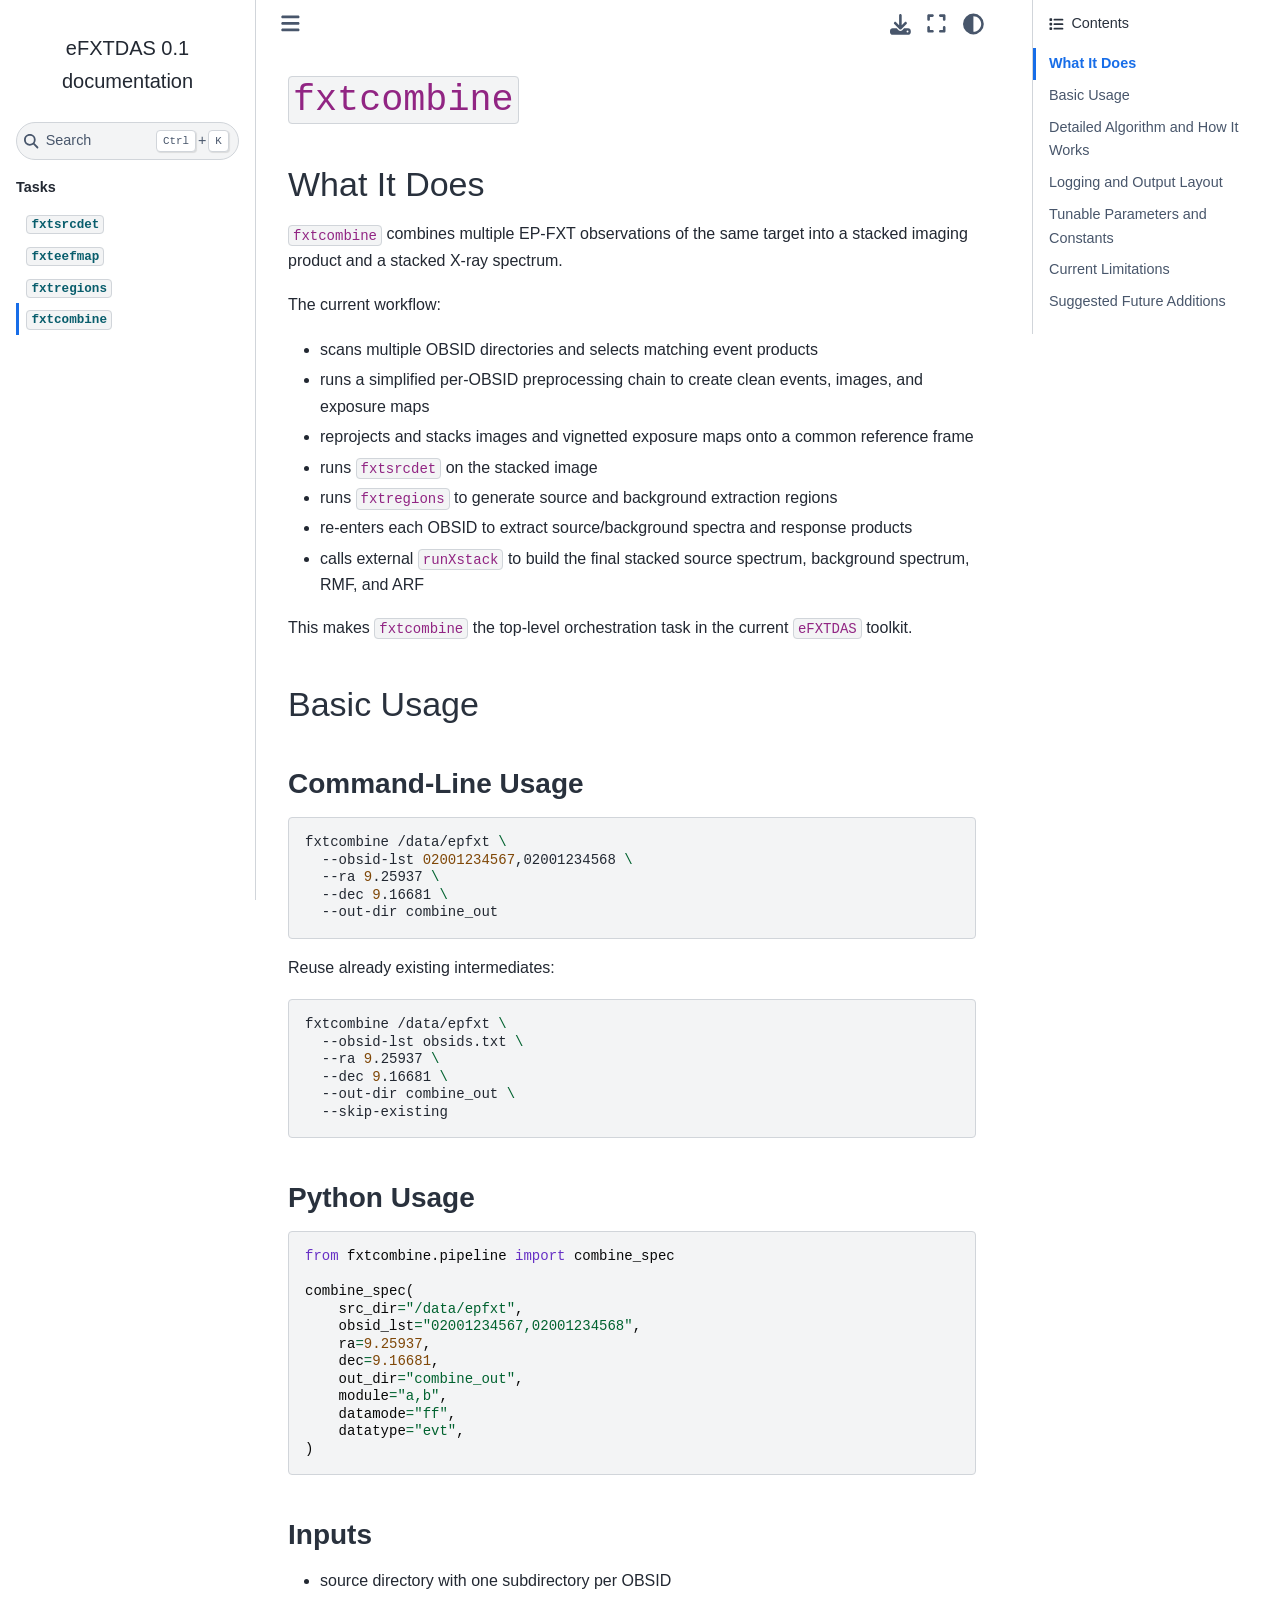
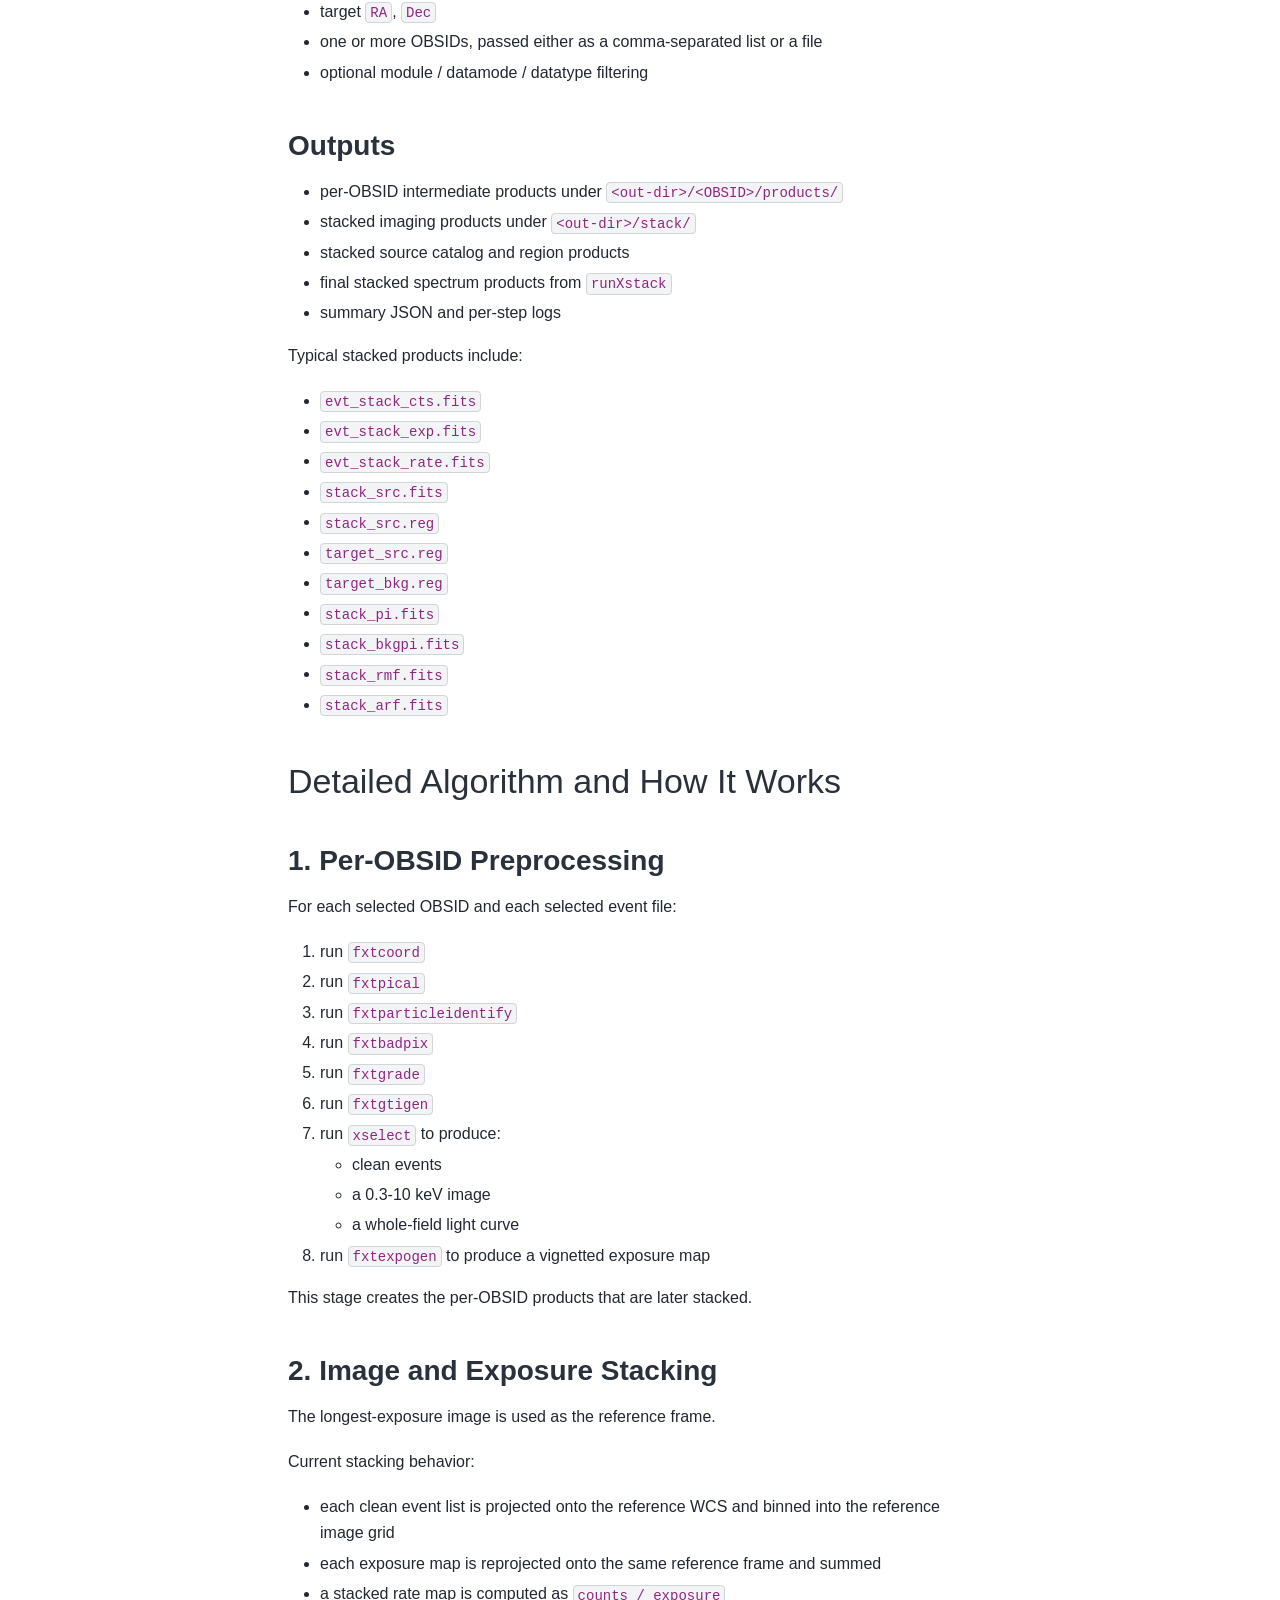
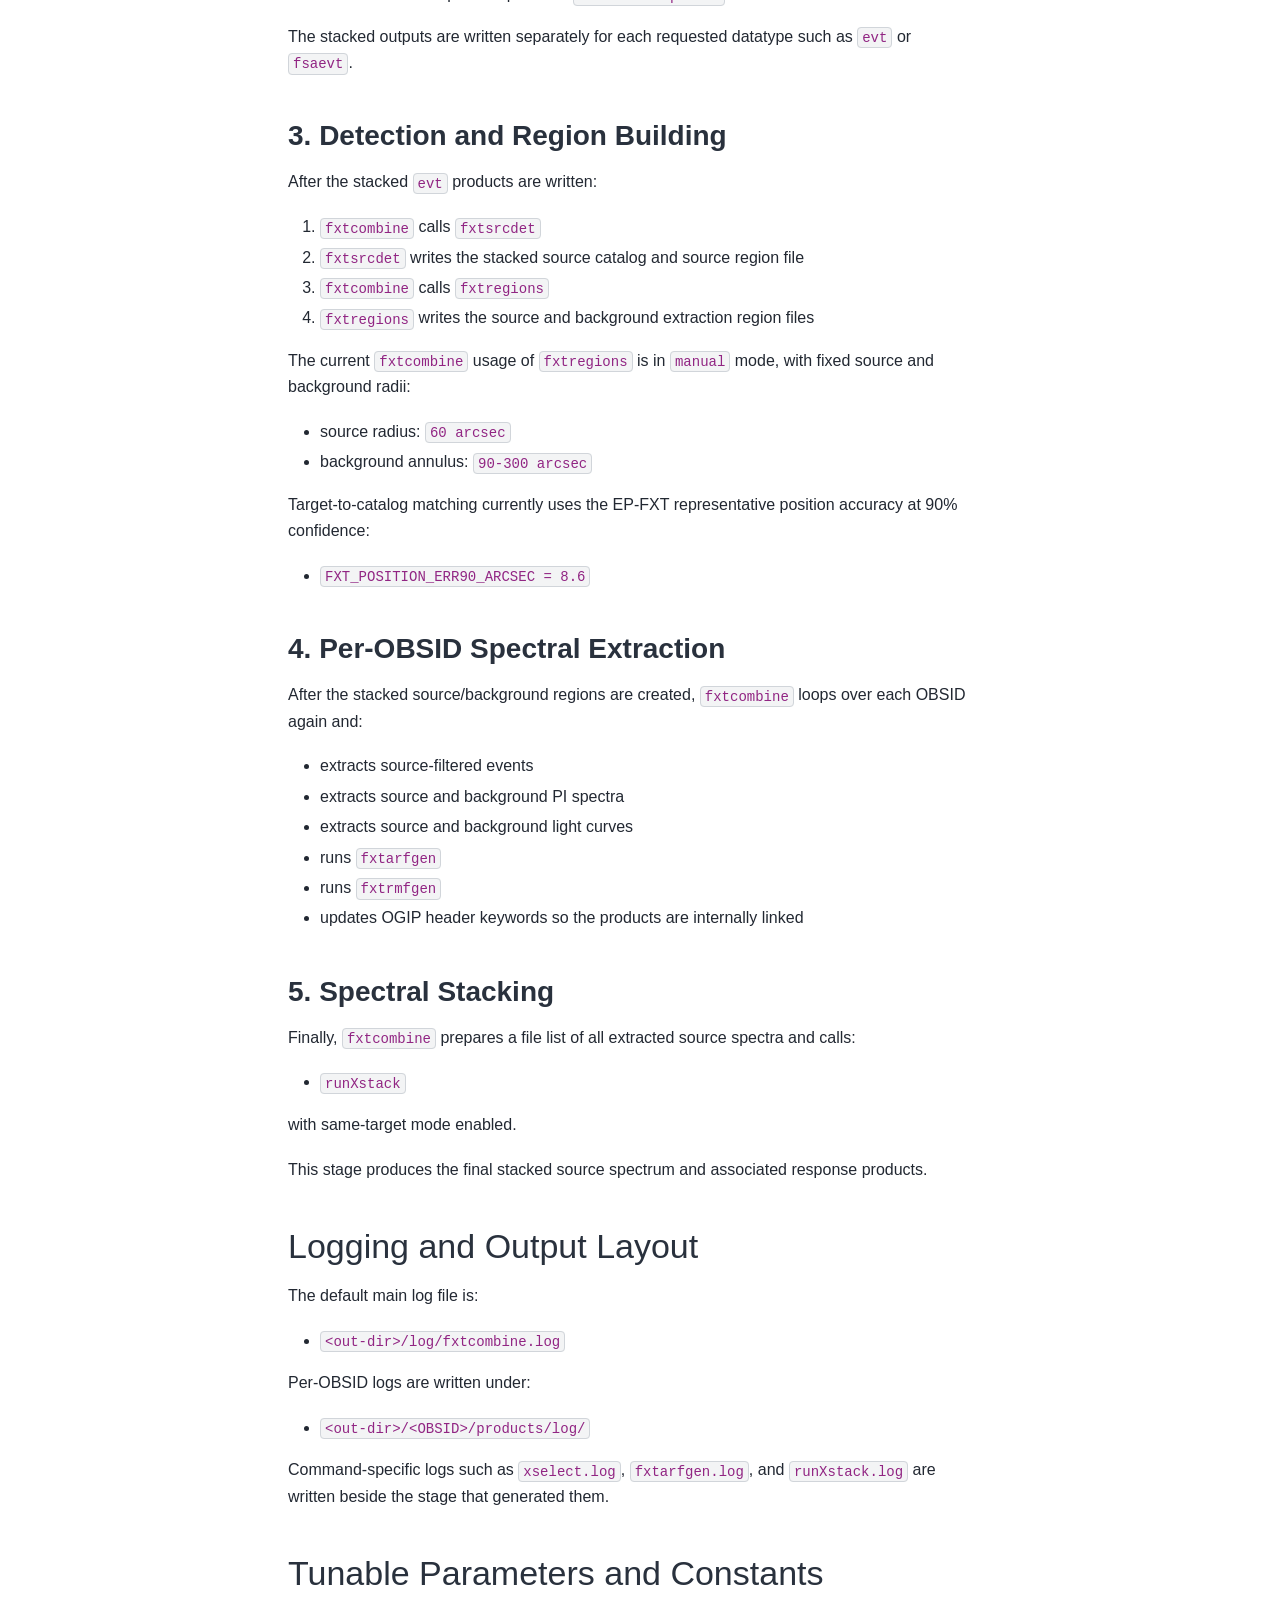
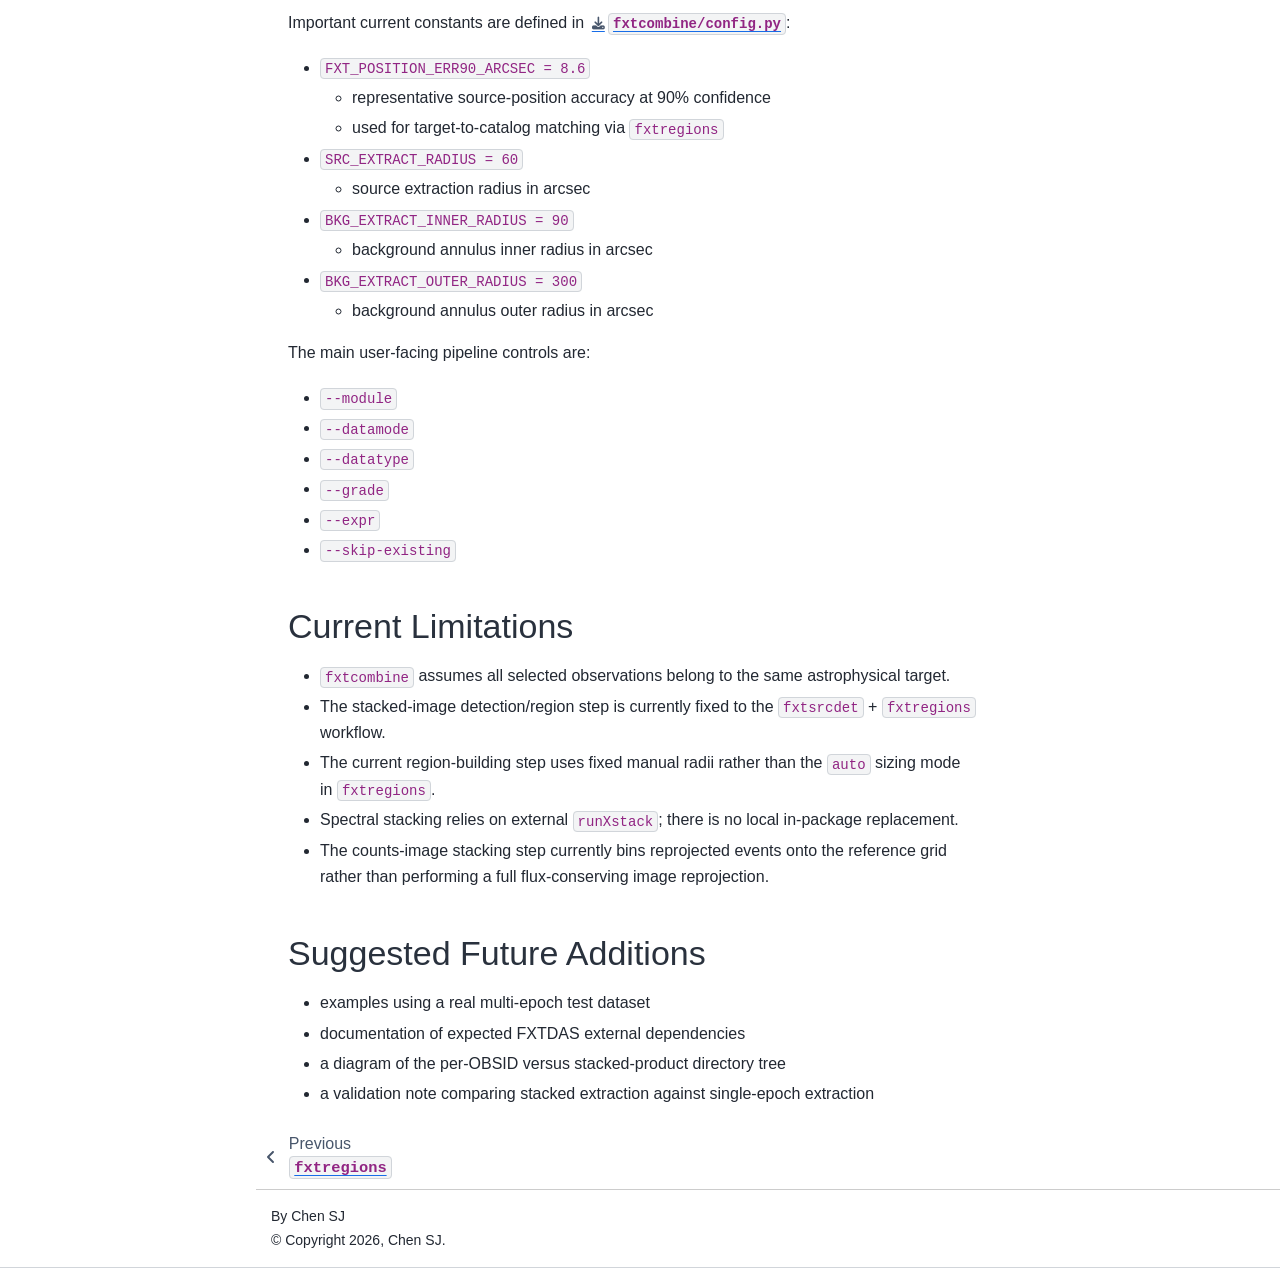
==== docs/_build/html/fxtcombine.html @ da0e49a5 "first commit from macm4" ====
<!DOCTYPE html>


<html lang="en" data-content_root="./" >

  <head>
    <meta charset="utf-8" />
    <meta name="viewport" content="width=device-width, initial-scale=1.0" /><meta name="viewport" content="width=device-width, initial-scale=1" />

    <title>fxtcombine &#8212; eFXTDAS 0.1 documentation</title>
  
  
  
  <script data-cfasync="false">
    document.documentElement.dataset.mode = localStorage.getItem("mode") || "";
    document.documentElement.dataset.theme = localStorage.getItem("theme") || "";
  </script>
  <!--
    this give us a css class that will be invisible only if js is disabled
  -->
  <noscript>
    <style>
      .pst-js-only { display: none !important; }

    </style>
  </noscript>
  
  <!-- Loaded before other Sphinx assets -->
  <link href="_static/styles/theme.css?digest=8878045cc6db502f8baf" rel="stylesheet" />
<link href="_static/styles/pydata-sphinx-theme.css?digest=8878045cc6db502f8baf" rel="stylesheet" />

    <link rel="stylesheet" type="text/css" href="_static/pygments.css?v=8f2a1f02" />
    <link rel="stylesheet" type="text/css" href="_static/styles/sphinx-book-theme.css?v=3c74b3bc" />
    <link rel="stylesheet" type="text/css" href="_static/custom.css?v=6dabc696" />
  
  <!-- So that users can add custom icons -->
  <script src="_static/scripts/fontawesome.js?digest=8878045cc6db502f8baf"></script>
  <!-- Pre-loaded scripts that we'll load fully later -->
  <link rel="preload" as="script" href="_static/scripts/bootstrap.js?digest=8878045cc6db502f8baf" />
<link rel="preload" as="script" href="_static/scripts/pydata-sphinx-theme.js?digest=8878045cc6db502f8baf" />

    <script src="_static/documentation_options.js?v=e1a75a79"></script>
    <script src="_static/doctools.js?v=9bcbadda"></script>
    <script src="_static/sphinx_highlight.js?v=dc90522c"></script>
    <script src="_static/scripts/sphinx-book-theme.js?v=fab101a9"></script>
    <script>DOCUMENTATION_OPTIONS.pagename = 'fxtcombine';</script>
    <link rel="index" title="Index" href="genindex.html" />
    <link rel="search" title="Search" href="search.html" />
    <link rel="prev" title="fxtregions" href="fxtregions.html" />
  <meta name="viewport" content="width=device-width, initial-scale=1"/>
  <meta name="docsearch:language" content="en"/>
  <meta name="docsearch:version" content="" />
  </head>
  
  
  <body data-bs-spy="scroll" data-bs-target=".bd-toc-nav" data-offset="180" data-bs-root-margin="0px 0px -60%" data-default-mode="">

  
  
  <div id="pst-skip-link" class="skip-link d-print-none"><a href="#main-content">Skip to main content</a></div>
  
  <div id="pst-scroll-pixel-helper"></div>
  
  <button type="button" class="btn rounded-pill" id="pst-back-to-top">
    <i class="fa-solid fa-arrow-up"></i>Back to top</button>

  
  <dialog id="pst-search-dialog">
    
<form class="bd-search d-flex align-items-center"
      action="search.html"
      method="get">
  <i class="fa-solid fa-magnifying-glass"></i>
  <input type="search"
         class="form-control"
         name="q"
         placeholder="Search..."
         aria-label="Search..."
         autocomplete="off"
         autocorrect="off"
         autocapitalize="off"
         spellcheck="false"/>
  <span class="search-button__kbd-shortcut"><kbd class="kbd-shortcut__modifier">Ctrl</kbd>+<kbd>K</kbd></span>
</form>
  </dialog>

  <div class="pst-async-banner-revealer d-none">
  <aside id="bd-header-version-warning" class="d-none d-print-none" aria-label="Version warning"></aside>
</div>

  
    <header class="bd-header navbar navbar-expand-lg bd-navbar d-print-none">
    </header>
  

  <div class="bd-container">
    <div class="bd-container__inner bd-page-width">
      
      
      
      <dialog id="pst-primary-sidebar-modal"></dialog>
      <div id="pst-primary-sidebar" class="bd-sidebar-primary bd-sidebar">
        

  
  <div class="sidebar-header-items sidebar-primary__section">
    
    
    
    
  </div>
  
    <div class="sidebar-primary-items__start sidebar-primary__section">
        <div class="sidebar-primary-item">

  
    
  

<a class="navbar-brand logo" href="index.html">
  
  
  
  
  
  
    <p class="title logo__title">eFXTDAS 0.1 documentation</p>
  
</a></div>
        <div class="sidebar-primary-item">

<button class="btn search-button-field search-button__button pst-js-only" title="Search" aria-label="Search" data-bs-placement="bottom" data-bs-toggle="tooltip">
 <i class="fa-solid fa-magnifying-glass"></i>
 <span class="search-button__default-text">Search</span>
 <span class="search-button__kbd-shortcut"><kbd class="kbd-shortcut__modifier">Ctrl</kbd>+<kbd class="kbd-shortcut__modifier">K</kbd></span>
</button></div>
        <div class="sidebar-primary-item"><nav class="bd-links bd-docs-nav" aria-label="Main">
    <div class="bd-toc-item navbar-nav active">
        <p aria-level="2" class="caption" role="heading"><span class="caption-text">Tasks</span></p>
<ul class="current nav bd-sidenav">
<li class="toctree-l1"><a class="reference internal" href="fxtsrcdet.html"><code class="docutils literal notranslate"><span class="pre">fxtsrcdet</span></code></a></li>
<li class="toctree-l1"><a class="reference internal" href="fxteefmap.html"><code class="docutils literal notranslate"><span class="pre">fxteefmap</span></code></a></li>
<li class="toctree-l1"><a class="reference internal" href="fxtregions.html"><code class="docutils literal notranslate"><span class="pre">fxtregions</span></code></a></li>
<li class="toctree-l1 current active"><a class="current reference internal" href="#"><code class="docutils literal notranslate"><span class="pre">fxtcombine</span></code></a></li>
</ul>

    </div>
</nav></div>
    </div>
  
  
  <div class="sidebar-primary-items__end sidebar-primary__section">
      <div class="sidebar-primary-item">
<div id="ethical-ad-placement"
      class="flat"
      data-ea-publisher="readthedocs"
      data-ea-type="readthedocs-sidebar"
      data-ea-manual="true">
</div></div>
  </div>


      </div>
      
      <main id="main-content" class="bd-main" role="main">
        
        

<div class="sbt-scroll-pixel-helper"></div>

          <div class="bd-content">
            <div class="bd-article-container">
              
              <div class="bd-header-article d-print-none">
<div class="header-article-items header-article__inner">
  
    <div class="header-article-items__start">
      
        <div class="header-article-item"><button class="sidebar-toggle primary-toggle btn btn-sm" title="Toggle primary sidebar" data-bs-placement="bottom" data-bs-toggle="tooltip">
  <span class="fa-solid fa-bars"></span>
</button></div>
      
    </div>
  
  
    <div class="header-article-items__end">
      
        <div class="header-article-item">

<div class="article-header-buttons">





<div class="dropdown dropdown-download-buttons">
  <button class="btn dropdown-toggle" type="button" data-bs-toggle="dropdown" aria-expanded="false" aria-label="Download this page">
    <i class="fas fa-download"></i>
  </button>
  <ul class="dropdown-menu">
      
      
      
      <li><a href="_sources/fxtcombine.md" target="_blank"
   class="btn btn-sm btn-download-source-button dropdown-item"
   title="Download source file"
   data-bs-placement="left" data-bs-toggle="tooltip"
>
  

<span class="btn__icon-container">
  <i class="fas fa-file"></i>
  </span>
<span class="btn__text-container">.md</span>
</a>
</li>
      
      
      
      
      <li>
<button onclick="window.print()"
  class="btn btn-sm btn-download-pdf-button dropdown-item"
  title="Print to PDF"
  data-bs-placement="left" data-bs-toggle="tooltip"
>
  

<span class="btn__icon-container">
  <i class="fas fa-file-pdf"></i>
  </span>
<span class="btn__text-container">.pdf</span>
</button>
</li>
      
  </ul>
</div>




<button onclick="toggleFullScreen()"
  class="btn btn-sm btn-fullscreen-button pst-navbar-icon"
  title="Fullscreen mode"
  data-bs-placement="bottom" data-bs-toggle="tooltip"
>
  

<span class="btn__icon-container">
  <i class="fas fa-expand"></i>
  </span>

</button>



<button class="btn btn-sm nav-link pst-navbar-icon theme-switch-button pst-js-only" aria-label="Color mode" data-bs-title="Color mode"  data-bs-placement="bottom" data-bs-toggle="tooltip">
  <i class="theme-switch fa-solid fa-sun                fa-lg" data-mode="light" title="Light"></i>
  <i class="theme-switch fa-solid fa-moon               fa-lg" data-mode="dark"  title="Dark"></i>
  <i class="theme-switch fa-solid fa-circle-half-stroke fa-lg" data-mode="auto"  title="System Settings"></i>
</button>


<button class="btn btn-sm pst-navbar-icon search-button search-button__button pst-js-only" title="Search" aria-label="Search" data-bs-placement="bottom" data-bs-toggle="tooltip">
    <i class="fa-solid fa-magnifying-glass fa-lg"></i>
</button>
<button class="sidebar-toggle secondary-toggle btn btn-sm pst-navbar-icon" title="Toggle secondary sidebar" data-bs-placement="bottom" data-bs-toggle="tooltip">
    <span class="fa-solid fa-list"></span>
</button>
</div></div>
      
    </div>
  
</div>
</div>
              
              

<div id="jb-print-docs-body" class="onlyprint">
    <h1>fxtcombine</h1>
    <!-- Table of contents -->
    <div id="print-main-content">
        <div id="jb-print-toc">
            
            <div>
                <h2> Contents </h2>
            </div>
            <nav aria-label="Page">
                <ul class="visible nav section-nav flex-column">
<li class="toc-h2 nav-item toc-entry"><a class="reference internal nav-link" href="#what-it-does">What It Does</a></li>
<li class="toc-h2 nav-item toc-entry"><a class="reference internal nav-link" href="#basic-usage">Basic Usage</a><ul class="nav section-nav flex-column">
<li class="toc-h3 nav-item toc-entry"><a class="reference internal nav-link" href="#command-line-usage">Command-Line Usage</a></li>
<li class="toc-h3 nav-item toc-entry"><a class="reference internal nav-link" href="#python-usage">Python Usage</a></li>
<li class="toc-h3 nav-item toc-entry"><a class="reference internal nav-link" href="#inputs">Inputs</a></li>
<li class="toc-h3 nav-item toc-entry"><a class="reference internal nav-link" href="#outputs">Outputs</a></li>
</ul>
</li>
<li class="toc-h2 nav-item toc-entry"><a class="reference internal nav-link" href="#detailed-algorithm-and-how-it-works">Detailed Algorithm and How It Works</a><ul class="nav section-nav flex-column">
<li class="toc-h3 nav-item toc-entry"><a class="reference internal nav-link" href="#per-obsid-preprocessing">1. Per-OBSID Preprocessing</a></li>
<li class="toc-h3 nav-item toc-entry"><a class="reference internal nav-link" href="#image-and-exposure-stacking">2. Image and Exposure Stacking</a></li>
<li class="toc-h3 nav-item toc-entry"><a class="reference internal nav-link" href="#detection-and-region-building">3. Detection and Region Building</a></li>
<li class="toc-h3 nav-item toc-entry"><a class="reference internal nav-link" href="#per-obsid-spectral-extraction">4. Per-OBSID Spectral Extraction</a></li>
<li class="toc-h3 nav-item toc-entry"><a class="reference internal nav-link" href="#spectral-stacking">5. Spectral Stacking</a></li>
</ul>
</li>
<li class="toc-h2 nav-item toc-entry"><a class="reference internal nav-link" href="#logging-and-output-layout">Logging and Output Layout</a></li>
<li class="toc-h2 nav-item toc-entry"><a class="reference internal nav-link" href="#tunable-parameters-and-constants">Tunable Parameters and Constants</a></li>
<li class="toc-h2 nav-item toc-entry"><a class="reference internal nav-link" href="#current-limitations">Current Limitations</a></li>
<li class="toc-h2 nav-item toc-entry"><a class="reference internal nav-link" href="#suggested-future-additions">Suggested Future Additions</a></li>
</ul>
            </nav>
        </div>
    </div>
</div>

              
                
<div id="searchbox"></div>
                <article class="bd-article">
                  
  <section id="fxtcombine">
<h1><code class="docutils literal notranslate"><span class="pre">fxtcombine</span></code><a class="headerlink" href="#fxtcombine" title="Link to this heading">#</a></h1>
<section id="what-it-does">
<h2>What It Does<a class="headerlink" href="#what-it-does" title="Link to this heading">#</a></h2>
<p><code class="docutils literal notranslate"><span class="pre">fxtcombine</span></code> combines multiple EP-FXT observations of the same target into a stacked imaging product and a stacked X-ray spectrum.</p>
<p>The current workflow:</p>
<ul class="simple">
<li><p>scans multiple OBSID directories and selects matching event products</p></li>
<li><p>runs a simplified per-OBSID preprocessing chain to create clean events, images, and exposure maps</p></li>
<li><p>reprojects and stacks images and vignetted exposure maps onto a common reference frame</p></li>
<li><p>runs <code class="docutils literal notranslate"><span class="pre">fxtsrcdet</span></code> on the stacked image</p></li>
<li><p>runs <code class="docutils literal notranslate"><span class="pre">fxtregions</span></code> to generate source and background extraction regions</p></li>
<li><p>re-enters each OBSID to extract source/background spectra and response products</p></li>
<li><p>calls external <code class="docutils literal notranslate"><span class="pre">runXstack</span></code> to build the final stacked source spectrum, background spectrum, RMF, and ARF</p></li>
</ul>
<p>This makes <code class="docutils literal notranslate"><span class="pre">fxtcombine</span></code> the top-level orchestration task in the current <code class="docutils literal notranslate"><span class="pre">eFXTDAS</span></code> toolkit.</p>
</section>
<section id="basic-usage">
<h2>Basic Usage<a class="headerlink" href="#basic-usage" title="Link to this heading">#</a></h2>
<section id="command-line-usage">
<h3>Command-Line Usage<a class="headerlink" href="#command-line-usage" title="Link to this heading">#</a></h3>
<div class="highlight-bash notranslate"><div class="highlight"><pre><span></span>fxtcombine<span class="w"> </span>/data/epfxt<span class="w"> </span><span class="se">\</span>
<span class="w">  </span>--obsid-lst<span class="w"> </span><span class="m">02001234567</span>,02001234568<span class="w"> </span><span class="se">\</span>
<span class="w">  </span>--ra<span class="w"> </span><span class="m">9</span>.25937<span class="w"> </span><span class="se">\</span>
<span class="w">  </span>--dec<span class="w"> </span><span class="m">9</span>.16681<span class="w"> </span><span class="se">\</span>
<span class="w">  </span>--out-dir<span class="w"> </span>combine_out
</pre></div>
</div>
<p>Reuse already existing intermediates:</p>
<div class="highlight-bash notranslate"><div class="highlight"><pre><span></span>fxtcombine<span class="w"> </span>/data/epfxt<span class="w"> </span><span class="se">\</span>
<span class="w">  </span>--obsid-lst<span class="w"> </span>obsids.txt<span class="w"> </span><span class="se">\</span>
<span class="w">  </span>--ra<span class="w"> </span><span class="m">9</span>.25937<span class="w"> </span><span class="se">\</span>
<span class="w">  </span>--dec<span class="w"> </span><span class="m">9</span>.16681<span class="w"> </span><span class="se">\</span>
<span class="w">  </span>--out-dir<span class="w"> </span>combine_out<span class="w"> </span><span class="se">\</span>
<span class="w">  </span>--skip-existing
</pre></div>
</div>
</section>
<section id="python-usage">
<h3>Python Usage<a class="headerlink" href="#python-usage" title="Link to this heading">#</a></h3>
<div class="highlight-python notranslate"><div class="highlight"><pre><span></span><span class="kn">from</span><span class="w"> </span><span class="nn">fxtcombine.pipeline</span><span class="w"> </span><span class="kn">import</span> <span class="n">combine_spec</span>

<span class="n">combine_spec</span><span class="p">(</span>
    <span class="n">src_dir</span><span class="o">=</span><span class="s2">&quot;/data/epfxt&quot;</span><span class="p">,</span>
    <span class="n">obsid_lst</span><span class="o">=</span><span class="s2">&quot;02001234567,02001234568&quot;</span><span class="p">,</span>
    <span class="n">ra</span><span class="o">=</span><span class="mf">9.25937</span><span class="p">,</span>
    <span class="n">dec</span><span class="o">=</span><span class="mf">9.16681</span><span class="p">,</span>
    <span class="n">out_dir</span><span class="o">=</span><span class="s2">&quot;combine_out&quot;</span><span class="p">,</span>
    <span class="n">module</span><span class="o">=</span><span class="s2">&quot;a,b&quot;</span><span class="p">,</span>
    <span class="n">datamode</span><span class="o">=</span><span class="s2">&quot;ff&quot;</span><span class="p">,</span>
    <span class="n">datatype</span><span class="o">=</span><span class="s2">&quot;evt&quot;</span><span class="p">,</span>
<span class="p">)</span>
</pre></div>
</div>
</section>
<section id="inputs">
<h3>Inputs<a class="headerlink" href="#inputs" title="Link to this heading">#</a></h3>
<ul class="simple">
<li><p>source directory with one subdirectory per OBSID</p></li>
<li><p>target <code class="docutils literal notranslate"><span class="pre">RA</span></code>, <code class="docutils literal notranslate"><span class="pre">Dec</span></code></p></li>
<li><p>one or more OBSIDs, passed either as a comma-separated list or a file</p></li>
<li><p>optional module / datamode / datatype filtering</p></li>
</ul>
</section>
<section id="outputs">
<h3>Outputs<a class="headerlink" href="#outputs" title="Link to this heading">#</a></h3>
<ul class="simple">
<li><p>per-OBSID intermediate products under <code class="docutils literal notranslate"><span class="pre">&lt;out-dir&gt;/&lt;OBSID&gt;/products/</span></code></p></li>
<li><p>stacked imaging products under <code class="docutils literal notranslate"><span class="pre">&lt;out-dir&gt;/stack/</span></code></p></li>
<li><p>stacked source catalog and region products</p></li>
<li><p>final stacked spectrum products from <code class="docutils literal notranslate"><span class="pre">runXstack</span></code></p></li>
<li><p>summary JSON and per-step logs</p></li>
</ul>
<p>Typical stacked products include:</p>
<ul class="simple">
<li><p><code class="docutils literal notranslate"><span class="pre">evt_stack_cts.fits</span></code></p></li>
<li><p><code class="docutils literal notranslate"><span class="pre">evt_stack_exp.fits</span></code></p></li>
<li><p><code class="docutils literal notranslate"><span class="pre">evt_stack_rate.fits</span></code></p></li>
<li><p><code class="docutils literal notranslate"><span class="pre">stack_src.fits</span></code></p></li>
<li><p><code class="docutils literal notranslate"><span class="pre">stack_src.reg</span></code></p></li>
<li><p><code class="docutils literal notranslate"><span class="pre">target_src.reg</span></code></p></li>
<li><p><code class="docutils literal notranslate"><span class="pre">target_bkg.reg</span></code></p></li>
<li><p><code class="docutils literal notranslate"><span class="pre">stack_pi.fits</span></code></p></li>
<li><p><code class="docutils literal notranslate"><span class="pre">stack_bkgpi.fits</span></code></p></li>
<li><p><code class="docutils literal notranslate"><span class="pre">stack_rmf.fits</span></code></p></li>
<li><p><code class="docutils literal notranslate"><span class="pre">stack_arf.fits</span></code></p></li>
</ul>
</section>
</section>
<section id="detailed-algorithm-and-how-it-works">
<h2>Detailed Algorithm and How It Works<a class="headerlink" href="#detailed-algorithm-and-how-it-works" title="Link to this heading">#</a></h2>
<section id="per-obsid-preprocessing">
<h3>1. Per-OBSID Preprocessing<a class="headerlink" href="#per-obsid-preprocessing" title="Link to this heading">#</a></h3>
<p>For each selected OBSID and each selected event file:</p>
<ol class="arabic simple">
<li><p>run <code class="docutils literal notranslate"><span class="pre">fxtcoord</span></code></p></li>
<li><p>run <code class="docutils literal notranslate"><span class="pre">fxtpical</span></code></p></li>
<li><p>run <code class="docutils literal notranslate"><span class="pre">fxtparticleidentify</span></code></p></li>
<li><p>run <code class="docutils literal notranslate"><span class="pre">fxtbadpix</span></code></p></li>
<li><p>run <code class="docutils literal notranslate"><span class="pre">fxtgrade</span></code></p></li>
<li><p>run <code class="docutils literal notranslate"><span class="pre">fxtgtigen</span></code></p></li>
<li><p>run <code class="docutils literal notranslate"><span class="pre">xselect</span></code> to produce:</p>
<ul class="simple">
<li><p>clean events</p></li>
<li><p>a 0.3-10 keV image</p></li>
<li><p>a whole-field light curve</p></li>
</ul>
</li>
<li><p>run <code class="docutils literal notranslate"><span class="pre">fxtexpogen</span></code> to produce a vignetted exposure map</p></li>
</ol>
<p>This stage creates the per-OBSID products that are later stacked.</p>
</section>
<section id="image-and-exposure-stacking">
<h3>2. Image and Exposure Stacking<a class="headerlink" href="#image-and-exposure-stacking" title="Link to this heading">#</a></h3>
<p>The longest-exposure image is used as the reference frame.</p>
<p>Current stacking behavior:</p>
<ul class="simple">
<li><p>each clean event list is projected onto the reference WCS and binned into the reference image grid</p></li>
<li><p>each exposure map is reprojected onto the same reference frame and summed</p></li>
<li><p>a stacked rate map is computed as <code class="docutils literal notranslate"><span class="pre">counts</span> <span class="pre">/</span> <span class="pre">exposure</span></code></p></li>
</ul>
<p>The stacked outputs are written separately for each requested datatype such as <code class="docutils literal notranslate"><span class="pre">evt</span></code> or <code class="docutils literal notranslate"><span class="pre">fsaevt</span></code>.</p>
</section>
<section id="detection-and-region-building">
<h3>3. Detection and Region Building<a class="headerlink" href="#detection-and-region-building" title="Link to this heading">#</a></h3>
<p>After the stacked <code class="docutils literal notranslate"><span class="pre">evt</span></code> products are written:</p>
<ol class="arabic simple">
<li><p><code class="docutils literal notranslate"><span class="pre">fxtcombine</span></code> calls <code class="docutils literal notranslate"><span class="pre">fxtsrcdet</span></code></p></li>
<li><p><code class="docutils literal notranslate"><span class="pre">fxtsrcdet</span></code> writes the stacked source catalog and source region file</p></li>
<li><p><code class="docutils literal notranslate"><span class="pre">fxtcombine</span></code> calls <code class="docutils literal notranslate"><span class="pre">fxtregions</span></code></p></li>
<li><p><code class="docutils literal notranslate"><span class="pre">fxtregions</span></code> writes the source and background extraction region files</p></li>
</ol>
<p>The current <code class="docutils literal notranslate"><span class="pre">fxtcombine</span></code> usage of <code class="docutils literal notranslate"><span class="pre">fxtregions</span></code> is in <code class="docutils literal notranslate"><span class="pre">manual</span></code> mode, with fixed source and background radii:</p>
<ul class="simple">
<li><p>source radius: <code class="docutils literal notranslate"><span class="pre">60</span> <span class="pre">arcsec</span></code></p></li>
<li><p>background annulus: <code class="docutils literal notranslate"><span class="pre">90-300</span> <span class="pre">arcsec</span></code></p></li>
</ul>
<p>Target-to-catalog matching currently uses the EP-FXT representative position accuracy at 90% confidence:</p>
<ul class="simple">
<li><p><code class="docutils literal notranslate"><span class="pre">FXT_POSITION_ERR90_ARCSEC</span> <span class="pre">=</span> <span class="pre">8.6</span></code></p></li>
</ul>
</section>
<section id="per-obsid-spectral-extraction">
<h3>4. Per-OBSID Spectral Extraction<a class="headerlink" href="#per-obsid-spectral-extraction" title="Link to this heading">#</a></h3>
<p>After the stacked source/background regions are created, <code class="docutils literal notranslate"><span class="pre">fxtcombine</span></code> loops over each OBSID again and:</p>
<ul class="simple">
<li><p>extracts source-filtered events</p></li>
<li><p>extracts source and background PI spectra</p></li>
<li><p>extracts source and background light curves</p></li>
<li><p>runs <code class="docutils literal notranslate"><span class="pre">fxtarfgen</span></code></p></li>
<li><p>runs <code class="docutils literal notranslate"><span class="pre">fxtrmfgen</span></code></p></li>
<li><p>updates OGIP header keywords so the products are internally linked</p></li>
</ul>
</section>
<section id="spectral-stacking">
<h3>5. Spectral Stacking<a class="headerlink" href="#spectral-stacking" title="Link to this heading">#</a></h3>
<p>Finally, <code class="docutils literal notranslate"><span class="pre">fxtcombine</span></code> prepares a file list of all extracted source spectra and calls:</p>
<ul class="simple">
<li><p><code class="docutils literal notranslate"><span class="pre">runXstack</span></code></p></li>
</ul>
<p>with same-target mode enabled.</p>
<p>This stage produces the final stacked source spectrum and associated response products.</p>
</section>
</section>
<section id="logging-and-output-layout">
<h2>Logging and Output Layout<a class="headerlink" href="#logging-and-output-layout" title="Link to this heading">#</a></h2>
<p>The default main log file is:</p>
<ul class="simple">
<li><p><code class="docutils literal notranslate"><span class="pre">&lt;out-dir&gt;/log/fxtcombine.log</span></code></p></li>
</ul>
<p>Per-OBSID logs are written under:</p>
<ul class="simple">
<li><p><code class="docutils literal notranslate"><span class="pre">&lt;out-dir&gt;/&lt;OBSID&gt;/products/log/</span></code></p></li>
</ul>
<p>Command-specific logs such as <code class="docutils literal notranslate"><span class="pre">xselect.log</span></code>, <code class="docutils literal notranslate"><span class="pre">fxtarfgen.log</span></code>, and <code class="docutils literal notranslate"><span class="pre">runXstack.log</span></code> are written beside the stage that generated them.</p>
</section>
<section id="tunable-parameters-and-constants">
<h2>Tunable Parameters and Constants<a class="headerlink" href="#tunable-parameters-and-constants" title="Link to this heading">#</a></h2>
<p>Important current constants are defined in <a class="reference download internal" download="" href="_downloads/c375e8c643807e2749c0e608eb9b5a11/config.py"><span class="xref download myst"><code class="docutils literal notranslate"><span class="pre">fxtcombine/config.py</span></code></span></a>:</p>
<ul class="simple">
<li><p><code class="docutils literal notranslate"><span class="pre">FXT_POSITION_ERR90_ARCSEC</span> <span class="pre">=</span> <span class="pre">8.6</span></code></p>
<ul>
<li><p>representative source-position accuracy at 90% confidence</p></li>
<li><p>used for target-to-catalog matching via <code class="docutils literal notranslate"><span class="pre">fxtregions</span></code></p></li>
</ul>
</li>
<li><p><code class="docutils literal notranslate"><span class="pre">SRC_EXTRACT_RADIUS</span> <span class="pre">=</span> <span class="pre">60</span></code></p>
<ul>
<li><p>source extraction radius in arcsec</p></li>
</ul>
</li>
<li><p><code class="docutils literal notranslate"><span class="pre">BKG_EXTRACT_INNER_RADIUS</span> <span class="pre">=</span> <span class="pre">90</span></code></p>
<ul>
<li><p>background annulus inner radius in arcsec</p></li>
</ul>
</li>
<li><p><code class="docutils literal notranslate"><span class="pre">BKG_EXTRACT_OUTER_RADIUS</span> <span class="pre">=</span> <span class="pre">300</span></code></p>
<ul>
<li><p>background annulus outer radius in arcsec</p></li>
</ul>
</li>
</ul>
<p>The main user-facing pipeline controls are:</p>
<ul class="simple">
<li><p><code class="docutils literal notranslate"><span class="pre">--module</span></code></p></li>
<li><p><code class="docutils literal notranslate"><span class="pre">--datamode</span></code></p></li>
<li><p><code class="docutils literal notranslate"><span class="pre">--datatype</span></code></p></li>
<li><p><code class="docutils literal notranslate"><span class="pre">--grade</span></code></p></li>
<li><p><code class="docutils literal notranslate"><span class="pre">--expr</span></code></p></li>
<li><p><code class="docutils literal notranslate"><span class="pre">--skip-existing</span></code></p></li>
</ul>
</section>
<section id="current-limitations">
<h2>Current Limitations<a class="headerlink" href="#current-limitations" title="Link to this heading">#</a></h2>
<ul class="simple">
<li><p><code class="docutils literal notranslate"><span class="pre">fxtcombine</span></code> assumes all selected observations belong to the same astrophysical target.</p></li>
<li><p>The stacked-image detection/region step is currently fixed to the <code class="docutils literal notranslate"><span class="pre">fxtsrcdet</span></code> + <code class="docutils literal notranslate"><span class="pre">fxtregions</span></code> workflow.</p></li>
<li><p>The current region-building step uses fixed manual radii rather than the <code class="docutils literal notranslate"><span class="pre">auto</span></code> sizing mode in <code class="docutils literal notranslate"><span class="pre">fxtregions</span></code>.</p></li>
<li><p>Spectral stacking relies on external <code class="docutils literal notranslate"><span class="pre">runXstack</span></code>; there is no local in-package replacement.</p></li>
<li><p>The counts-image stacking step currently bins reprojected events onto the reference grid rather than performing a full flux-conserving image reprojection.</p></li>
</ul>
</section>
<section id="suggested-future-additions">
<h2>Suggested Future Additions<a class="headerlink" href="#suggested-future-additions" title="Link to this heading">#</a></h2>
<ul class="simple">
<li><p>examples using a real multi-epoch test dataset</p></li>
<li><p>documentation of expected FXTDAS external dependencies</p></li>
<li><p>a diagram of the per-OBSID versus stacked-product directory tree</p></li>
<li><p>a validation note comparing stacked extraction against single-epoch extraction</p></li>
</ul>
</section>
</section>


                </article>
              

              
              
              
              
                <footer class="prev-next-footer d-print-none">
                  
<div class="prev-next-area">
    <a class="left-prev"
       href="fxtregions.html"
       title="previous page">
      <i class="fa-solid fa-angle-left"></i>
      <div class="prev-next-info">
        <p class="prev-next-subtitle">previous</p>
        <p class="prev-next-title"><code class="docutils literal notranslate"><span class="pre">fxtregions</span></code></p>
      </div>
    </a>
</div>
                </footer>
              
            </div>
            
            
              
                <dialog id="pst-secondary-sidebar-modal"></dialog>
                <div id="pst-secondary-sidebar" class="bd-sidebar-secondary bd-toc"><div class="sidebar-secondary-items sidebar-secondary__inner">


  <div class="sidebar-secondary-item"><div
    id="pst-page-navigation-heading-2"
    class="page-toc tocsection onthispage">
    <i class="fa-solid fa-list"></i> Contents
  </div>
  <nav id="pst-page-toc-nav" class="page-toc" aria-labelledby="pst-page-navigation-heading-2">
    <ul class="visible nav section-nav flex-column">
<li class="toc-h2 nav-item toc-entry"><a class="reference internal nav-link" href="#what-it-does">What It Does</a></li>
<li class="toc-h2 nav-item toc-entry"><a class="reference internal nav-link" href="#basic-usage">Basic Usage</a><ul class="nav section-nav flex-column">
<li class="toc-h3 nav-item toc-entry"><a class="reference internal nav-link" href="#command-line-usage">Command-Line Usage</a></li>
<li class="toc-h3 nav-item toc-entry"><a class="reference internal nav-link" href="#python-usage">Python Usage</a></li>
<li class="toc-h3 nav-item toc-entry"><a class="reference internal nav-link" href="#inputs">Inputs</a></li>
<li class="toc-h3 nav-item toc-entry"><a class="reference internal nav-link" href="#outputs">Outputs</a></li>
</ul>
</li>
<li class="toc-h2 nav-item toc-entry"><a class="reference internal nav-link" href="#detailed-algorithm-and-how-it-works">Detailed Algorithm and How It Works</a><ul class="nav section-nav flex-column">
<li class="toc-h3 nav-item toc-entry"><a class="reference internal nav-link" href="#per-obsid-preprocessing">1. Per-OBSID Preprocessing</a></li>
<li class="toc-h3 nav-item toc-entry"><a class="reference internal nav-link" href="#image-and-exposure-stacking">2. Image and Exposure Stacking</a></li>
<li class="toc-h3 nav-item toc-entry"><a class="reference internal nav-link" href="#detection-and-region-building">3. Detection and Region Building</a></li>
<li class="toc-h3 nav-item toc-entry"><a class="reference internal nav-link" href="#per-obsid-spectral-extraction">4. Per-OBSID Spectral Extraction</a></li>
<li class="toc-h3 nav-item toc-entry"><a class="reference internal nav-link" href="#spectral-stacking">5. Spectral Stacking</a></li>
</ul>
</li>
<li class="toc-h2 nav-item toc-entry"><a class="reference internal nav-link" href="#logging-and-output-layout">Logging and Output Layout</a></li>
<li class="toc-h2 nav-item toc-entry"><a class="reference internal nav-link" href="#tunable-parameters-and-constants">Tunable Parameters and Constants</a></li>
<li class="toc-h2 nav-item toc-entry"><a class="reference internal nav-link" href="#current-limitations">Current Limitations</a></li>
<li class="toc-h2 nav-item toc-entry"><a class="reference internal nav-link" href="#suggested-future-additions">Suggested Future Additions</a></li>
</ul>
  </nav></div>

</div></div>
              
            
          </div>
          <footer class="bd-footer-content">
            
<div class="bd-footer-content__inner container">
  
  <div class="footer-item">
    
<p class="component-author">
By Chen SJ
</p>

  </div>
  
  <div class="footer-item">
    

  <p class="copyright">
    
      © Copyright 2026, Chen SJ.
      <br/>
    
  </p>

  </div>
  
  <div class="footer-item">
    
  </div>
  
  <div class="footer-item">
    
  </div>
  
</div>
          </footer>
        

      </main>
    </div>
  </div>
  
  <!-- Scripts loaded after <body> so the DOM is not blocked -->
  <script defer src="_static/scripts/bootstrap.js?digest=8878045cc6db502f8baf"></script>
<script defer src="_static/scripts/pydata-sphinx-theme.js?digest=8878045cc6db502f8baf"></script>

  <footer class="bd-footer">
  </footer>
  </body>
</html>
---- docs/_build/html/_static/styles/theme.css ----
/* Provided by Sphinx's 'basic' theme, and included in the final set of assets */
@import "../basic.css";
---- docs/_build/html/_static/pygments.css ----
html[data-theme="light"] .highlight pre { line-height: 125%; }
html[data-theme="light"] .highlight td.linenos .normal { color: inherit; background-color: transparent; padding-left: 5px; padding-right: 5px; }
html[data-theme="light"] .highlight span.linenos { color: inherit; background-color: transparent; padding-left: 5px; padding-right: 5px; }
html[data-theme="light"] .highlight td.linenos .special { color: #000000; background-color: #ffffc0; padding-left: 5px; padding-right: 5px; }
html[data-theme="light"] .highlight span.linenos.special { color: #000000; background-color: #ffffc0; padding-left: 5px; padding-right: 5px; }
html[data-theme="light"] .highlight .hll { background-color: #fae4c2 }
html[data-theme="light"] .highlight { background: #fefefe; color: #080808 }
html[data-theme="light"] .highlight .c { color: #515151 } /* Comment */
html[data-theme="light"] .highlight .err { color: #A12236 } /* Error */
html[data-theme="light"] .highlight .k { color: #6730C5 } /* Keyword */
html[data-theme="light"] .highlight .l { color: #7F4707 } /* Literal */
html[data-theme="light"] .highlight .n { color: #080808 } /* Name */
html[data-theme="light"] .highlight .o { color: #00622F } /* Operator */
html[data-theme="light"] .highlight .p { color: #080808 } /* Punctuation */
html[data-theme="light"] .highlight .ch { color: #515151 } /* Comment.Hashbang */
html[data-theme="light"] .highlight .cm { color: #515151 } /* Comment.Multiline */
html[data-theme="light"] .highlight .cp { color: #515151 } /* Comment.Preproc */
html[data-theme="light"] .highlight .cpf { color: #515151 } /* Comment.PreprocFile */
html[data-theme="light"] .highlight .c1 { color: #515151 } /* Comment.Single */
html[data-theme="light"] .highlight .cs { color: #515151 } /* Comment.Special */
html[data-theme="light"] .highlight .gd { color: #005B82 } /* Generic.Deleted */
html[data-theme="light"] .highlight .ge { font-style: italic } /* Generic.Emph */
html[data-theme="light"] .highlight .gh { color: #005B82 } /* Generic.Heading */
html[data-theme="light"] .highlight .gs { font-weight: bold } /* Generic.Strong */
html[data-theme="light"] .highlight .gu { color: #005B82 } /* Generic.Subheading */
html[data-theme="light"] .highlight .kc { color: #6730C5 } /* Keyword.Constant */
html[data-theme="light"] .highlight .kd { color: #6730C5 } /* Keyword.Declaration */
html[data-theme="light"] .highlight .kn { color: #6730C5 } /* Keyword.Namespace */
html[data-theme="light"] .highlight .kp { color: #6730C5 } /* Keyword.Pseudo */
html[data-theme="light"] .highlight .kr { color: #6730C5 } /* Keyword.Reserved */
html[data-theme="light"] .highlight .kt { color: #7F4707 } /* Keyword.Type */
html[data-theme="light"] .highlight .ld { color: #7F4707 } /* Literal.Date */
html[data-theme="light"] .highlight .m { color: #7F4707 } /* Literal.Number */
html[data-theme="light"] .highlight .s { color: #00622F } /* Literal.String */
html[data-theme="light"] .highlight .na { color: #912583 } /* Name.Attribute */
html[data-theme="light"] .highlight .nb { color: #7F4707 } /* Name.Builtin */
html[data-theme="light"] .highlight .nc { color: #005B82 } /* Name.Class */
html[data-theme="light"] .highlight .no { color: #005B82 } /* Name.Constant */
html[data-theme="light"] .highlight .nd { color: #7F4707 } /* Name.Decorator */
html[data-theme="light"] .highlight .ni { color: #00622F } /* Name.Entity */
html[data-theme="light"] .highlight .ne { color: #6730C5 } /* Name.Exception */
html[data-theme="light"] .highlight .nf { color: #005B82 } /* Name.Function */
html[data-theme="light"] .highlight .nl { color: #7F4707 } /* Name.Label */
html[data-theme="light"] .highlight .nn { color: #080808 } /* Name.Namespace */
html[data-theme="light"] .highlight .nx { color: #080808 } /* Name.Other */
html[data-theme="light"] .highlight .py { color: #005B82 } /* Name.Property */
html[data-theme="light"] .highlight .nt { color: #005B82 } /* Name.Tag */
html[data-theme="light"] .highlight .nv { color: #A12236 } /* Name.Variable */
html[data-theme="light"] .highlight .ow { color: #6730C5 } /* Operator.Word */
html[data-theme="light"] .highlight .pm { color: #080808 } /* Punctuation.Marker */
html[data-theme="light"] .highlight .w { color: #080808 } /* Text.Whitespace */
html[data-theme="light"] .highlight .mb { color: #7F4707 } /* Literal.Number.Bin */
html[data-theme="light"] .highlight .mf { color: #7F4707 } /* Literal.Number.Float */
html[data-theme="light"] .highlight .mh { color: #7F4707 } /* Literal.Number.Hex */
html[data-theme="light"] .highlight .mi { color: #7F4707 } /* Literal.Number.Integer */
html[data-theme="light"] .highlight .mo { color: #7F4707 } /* Literal.Number.Oct */
html[data-theme="light"] .highlight .sa { color: #00622F } /* Literal.String.Affix */
html[data-theme="light"] .highlight .sb { color: #00622F } /* Literal.String.Backtick */
html[data-theme="light"] .highlight .sc { color: #00622F } /* Literal.String.Char */
html[data-theme="light"] .highlight .dl { color: #00622F } /* Literal.String.Delimiter */
html[data-theme="light"] .highlight .sd { color: #00622F } /* Literal.String.Doc */
html[data-theme="light"] .highlight .s2 { color: #00622F } /* Literal.String.Double */
html[data-theme="light"] .highlight .se { color: #00622F } /* Literal.String.Escape */
html[data-theme="light"] .highlight .sh { color: #00622F } /* Literal.String.Heredoc */
html[data-theme="light"] .highlight .si { color: #00622F } /* Literal.String.Interpol */
html[data-theme="light"] .highlight .sx { color: #00622F } /* Literal.String.Other */
html[data-theme="light"] .highlight .sr { color: #A12236 } /* Literal.String.Regex */
html[data-theme="light"] .highlight .s1 { color: #00622F } /* Literal.String.Single */
html[data-theme="light"] .highlight .ss { color: #005B82 } /* Literal.String.Symbol */
html[data-theme="light"] .highlight .bp { color: #7F4707 } /* Name.Builtin.Pseudo */
html[data-theme="light"] .highlight .fm { color: #005B82 } /* Name.Function.Magic */
html[data-theme="light"] .highlight .vc { color: #A12236 } /* Name.Variable.Class */
html[data-theme="light"] .highlight .vg { color: #A12236 } /* Name.Variable.Global */
html[data-theme="light"] .highlight .vi { color: #A12236 } /* Name.Variable.Instance */
html[data-theme="light"] .highlight .vm { color: #7F4707 } /* Name.Variable.Magic */
html[data-theme="light"] .highlight .il { color: #7F4707 } /* Literal.Number.Integer.Long */
html[data-theme="dark"] .highlight pre { line-height: 125%; }
html[data-theme="dark"] .highlight td.linenos .normal { color: inherit; background-color: transparent; padding-left: 5px; padding-right: 5px; }
html[data-theme="dark"] .highlight span.linenos { color: inherit; background-color: transparent; padding-left: 5px; padding-right: 5px; }
html[data-theme="dark"] .highlight td.linenos .special { color: #000000; background-color: #ffffc0; padding-left: 5px; padding-right: 5px; }
html[data-theme="dark"] .highlight span.linenos.special { color: #000000; background-color: #ffffc0; padding-left: 5px; padding-right: 5px; }
html[data-theme="dark"] .highlight .hll { background-color: #ffd9002e }
html[data-theme="dark"] .highlight { background: #2b2b2b; color: #F8F8F2 }
html[data-theme="dark"] .highlight .c { color: #FFD900 } /* Comment */
html[data-theme="dark"] .highlight .err { color: #FFA07A } /* Error */
html[data-theme="dark"] .highlight .k { color: #DCC6E0 } /* Keyword */
html[data-theme="dark"] .highlight .l { color: #FFD900 } /* Literal */
html[data-theme="dark"] .highlight .n { color: #F8F8F2 } /* Name */
html[data-theme="dark"] .highlight .o { color: #ABE338 } /* Operator */
html[data-theme="dark"] .highlight .p { color: #F8F8F2 } /* Punctuation */
html[data-theme="dark"] .highlight .ch { color: #FFD900 } /* Comment.Hashbang */
html[data-theme="dark"] .highlight .cm { color: #FFD900 } /* Comment.Multiline */
html[data-theme="dark"] .highlight .cp { color: #FFD900 } /* Comment.Preproc */
html[data-theme="dark"] .highlight .cpf { color: #FFD900 } /* Comment.PreprocFile */
html[data-theme="dark"] .highlight .c1 { color: #FFD900 } /* Comment.Single */
html[data-theme="dark"] .highlight .cs { color: #FFD900 } /* Comment.Special */
html[data-theme="dark"] .highlight .gd { color: #00E0E0 } /* Generic.Deleted */
html[data-theme="dark"] .highlight .ge { font-style: italic } /* Generic.Emph */
html[data-theme="dark"] .highlight .gh { color: #00E0E0 } /* Generic.Heading */
html[data-theme="dark"] .highlight .gs { font-weight: bold } /* Generic.Strong */
html[data-theme="dark"] .highlight .gu { color: #00E0E0 } /* Generic.Subheading */
html[data-theme="dark"] .highlight .kc { color: #DCC6E0 } /* Keyword.Constant */
html[data-theme="dark"] .highlight .kd { color: #DCC6E0 } /* Keyword.Declaration */
html[data-theme="dark"] .highlight .kn { color: #DCC6E0 } /* Keyword.Namespace */
html[data-theme="dark"] .highlight .kp { color: #DCC6E0 } /* Keyword.Pseudo */
html[data-theme="dark"] .highlight .kr { color: #DCC6E0 } /* Keyword.Reserved */
html[data-theme="dark"] .highlight .kt { color: #FFD900 } /* Keyword.Type */
html[data-theme="dark"] .highlight .ld { color: #FFD900 } /* Literal.Date */
html[data-theme="dark"] .highlight .m { color: #FFD900 } /* Literal.Number */
html[data-theme="dark"] .highlight .s { color: #ABE338 } /* Literal.String */
html[data-theme="dark"] .highlight .na { color: #FFD900 } /* Name.Attribute */
html[data-theme="dark"] .highlight .nb { color: #FFD900 } /* Name.Builtin */
html[data-theme="dark"] .highlight .nc { color: #00E0E0 } /* Name.Class */
html[data-theme="dark"] .highlight .no { color: #00E0E0 } /* Name.Constant */
html[data-theme="dark"] .highlight .nd { color: #FFD900 } /* Name.Decorator */
html[data-theme="dark"] .highlight .ni { color: #ABE338 } /* Name.Entity */
html[data-theme="dark"] .highlight .ne { color: #DCC6E0 } /* Name.Exception */
html[data-theme="dark"] .highlight .nf { color: #00E0E0 } /* Name.Function */
html[data-theme="dark"] .highlight .nl { color: #FFD900 } /* Name.Label */
html[data-theme="dark"] .highlight .nn { color: #F8F8F2 } /* Name.Namespace */
html[data-theme="dark"] .highlight .nx { color: #F8F8F2 } /* Name.Other */
html[data-theme="dark"] .highlight .py { color: #00E0E0 } /* Name.Property */
html[data-theme="dark"] .highlight .nt { color: #00E0E0 } /* Name.Tag */
html[data-theme="dark"] .highlight .nv { color: #FFA07A } /* Name.Variable */
html[data-theme="dark"] .highlight .ow { color: #DCC6E0 } /* Operator.Word */
html[data-theme="dark"] .highlight .pm { color: #F8F8F2 } /* Punctuation.Marker */
html[data-theme="dark"] .highlight .w { color: #F8F8F2 } /* Text.Whitespace */
html[data-theme="dark"] .highlight .mb { color: #FFD900 } /* Literal.Number.Bin */
html[data-theme="dark"] .highlight .mf { color: #FFD900 } /* Literal.Number.Float */
html[data-theme="dark"] .highlight .mh { color: #FFD900 } /* Literal.Number.Hex */
html[data-theme="dark"] .highlight .mi { color: #FFD900 } /* Literal.Number.Integer */
html[data-theme="dark"] .highlight .mo { color: #FFD900 } /* Literal.Number.Oct */
html[data-theme="dark"] .highlight .sa { color: #ABE338 } /* Literal.String.Affix */
html[data-theme="dark"] .highlight .sb { color: #ABE338 } /* Literal.String.Backtick */
html[data-theme="dark"] .highlight .sc { color: #ABE338 } /* Literal.String.Char */
html[data-theme="dark"] .highlight .dl { color: #ABE338 } /* Literal.String.Delimiter */
html[data-theme="dark"] .highlight .sd { color: #ABE338 } /* Literal.String.Doc */
html[data-theme="dark"] .highlight .s2 { color: #ABE338 } /* Literal.String.Double */
html[data-theme="dark"] .highlight .se { color: #ABE338 } /* Literal.String.Escape */
html[data-theme="dark"] .highlight .sh { color: #ABE338 } /* Literal.String.Heredoc */
html[data-theme="dark"] .highlight .si { color: #ABE338 } /* Literal.String.Interpol */
html[data-theme="dark"] .highlight .sx { color: #ABE338 } /* Literal.String.Other */
html[data-theme="dark"] .highlight .sr { color: #FFA07A } /* Literal.String.Regex */
html[data-theme="dark"] .highlight .s1 { color: #ABE338 } /* Literal.String.Single */
html[data-theme="dark"] .highlight .ss { color: #00E0E0 } /* Literal.String.Symbol */
html[data-theme="dark"] .highlight .bp { color: #FFD900 } /* Name.Builtin.Pseudo */
html[data-theme="dark"] .highlight .fm { color: #00E0E0 } /* Name.Function.Magic */
html[data-theme="dark"] .highlight .vc { color: #FFA07A } /* Name.Variable.Class */
html[data-theme="dark"] .highlight .vg { color: #FFA07A } /* Name.Variable.Global */
html[data-theme="dark"] .highlight .vi { color: #FFA07A } /* Name.Variable.Instance */
html[data-theme="dark"] .highlight .vm { color: #FFD900 } /* Name.Variable.Magic */
html[data-theme="dark"] .highlight .il { color: #FFD900 } /* Literal.Number.Integer.Long */
---- docs/_build/html/_static/styles/sphinx-book-theme.css ----
@charset "UTF-8";
/*! sphinx-book-theme CSS
 * BSD 3-Clause License
 * Copyright (c) 2020, EBP
 * All rights reserved.
 *
 * This follows the 7-1 pattern described here:
 * https://sass-guidelin.es/#architecture
 */html[data-theme=dark],html[data-theme=light]{--pst-font-size-base:none;--pst-color-secondary:#e89217}html[data-theme=light]{--sbt-color-announcement:#616161;--pst-color-primary:#176de8}html[data-theme=dark]{--pst-color-primary:#528fe4;--sbt-color-announcement:#616161;--pst-color-background:#121212}html{scroll-padding-top:4rem}.sbt-scroll-pixel-helper{height:0;left:0;position:absolute;top:0;width:0}.d-n,.onlyprint{display:none}@media print{.onlyprint{display:block!important}.noprint{display:none!important}}.bd-article-container h1,.bd-article-container h2,.bd-article-container h3,.bd-article-container h4,.bd-article-container h5,.bd-article-container p.caption{color:var(--pst-color-muted)}.bd-article-container h1,.bd-article-container h2{font-weight:500}a.brackets:before{color:inherit;font-family:inherit;margin-right:0}table{position:relative}@media print{.bd-main .bd-content{height:auto;margin-left:2rem}.bd-main .bd-content #jb-print-docs-body{margin-left:0}.bd-main .bd-content #jb-print-docs-body h1{font-size:3em;margin-bottom:0;text-align:center}.bd-main .bd-content .bd-article{padding-top:0}.bd-main .bd-content .bd-article h1:first-of-type{display:none}.bd-main .bd-content .container{min-width:0!important}.bd-main .bd-content h1{margin-bottom:1em;margin-top:1em}.bd-main .bd-content h1,.bd-main .bd-content h2,.bd-main .bd-content h3,.bd-main .bd-content h4{break-after:avoid;color:#000}.bd-main .bd-content table{break-inside:avoid}.bd-main .bd-content pre{word-wrap:break-word}.bd-main .bd-content a.headerlink{display:none}.bd-main .bd-content aside.margin,.bd-main .bd-content aside.sidebar,.bd-main .bd-content blockquote.epigraph{border:none}.bd-main .bd-content .footer{margin-top:1em}.bd-main .bd-content #jb-print-toc{margin-bottom:1.5rem;margin-left:0}.bd-main .bd-content #jb-print-toc .section-nav{border-left:0!important;list-style-type:disc!important;margin-left:3em!important}.bd-main .bd-content #jb-print-toc .section-nav a{text-decoration:none!important}.bd-main .bd-content #jb-print-toc .section-nav li{display:list-item!important}.bd-main .bd-content #jb-print-toc .section-nav .nav{display:none}.bd-main .bd-footer-content{display:none!important}}.bd-header-announcement{background-color:var(--sbt-color-announcement);color:#fff}.bd-main .bd-content{justify-content:left}.bd-main .bd-content .bd-article-container{min-width:0;overflow-x:unset;padding:0}@media (min-width:1200px){.bd-main .bd-content .bd-article-container{max-width:calc(100% - var(--pst-sidebar-secondary))}}.bd-main .bd-content .bd-article-container .bd-article{padding-left:2rem;padding-right:2rem}@media (max-width:768px){.bd-main .bd-content .bd-article-container .bd-article{padding-left:1rem;padding-right:1rem}}.bd-main .bd-content .bd-article-container details.above-input summary,.bd-main .bd-content .bd-article-container details.below-input summary{border-left:3px solid var(--pst-color-primary)}

/*! sphinx-book-theme CSS
 * BSD 3-Clause License
 * Copyright (c) 2020, EBP
 * All rights reserved.
 *
 * This follows the 7-1 pattern described here:
 * https://sass-guidelin.es/#architecture
 */@media (min-width:768px){button.sidebar-toggle.primary-toggle{display:inline-block}}@media (max-width:768px){button.sidebar-toggle.primary-toggle{margin-bottom:0}}@media (min-width:1200px){button.sidebar-toggle.secondary-toggle{display:none}}@media (max-width:768px){button.sidebar-toggle.secondary-toggle{margin-bottom:0}}.bd-header-article{align-items:center;background-color:var(--pst-color-background);display:flex;font-size:.9em;padding:0 1rem;position:sticky;top:0;transition:left .2s;z-index:1020}@media (max-width:768px){.bd-header-article{height:3.5rem;padding:0 .5rem}}.scrolled .bd-header-article{box-shadow:0 6px 6px -6px var(--pst-color-shadow)}.bd-header-article .header-article__inner{padding:0}.bd-header-article .header-article-items{align-items:center;display:flex;height:3rem;width:100%}.bd-header-article .header-article-item{align-items:center;display:flex}.bd-header-article .article-header-buttons{display:flex}.bd-header-article .btn{align-items:center;border:none;color:var(--pst-color-text-muted);display:flex;font-size:1.3rem;padding-left:.5rem;padding-right:.5rem}.bd-header-article .btn svg{width:1.3rem}.bd-header-article .btn.show,.bd-header-article .btn:hover{border:none;color:var(--pst-color-text-base)}.bd-header-article .btn.show+.dropdown-menu,.bd-header-article .btn:hover+.dropdown-menu{display:block}.bd-header-article .btn:focus{box-shadow:none}.bd-header-article .btn.dropdown-toggle:after{display:none}.bd-header-article div.dropdown{align-items:center;display:flex}.bd-header-article .theme-switch-button{margin:0}.bd-header-article .theme-switch-button button,.bd-header-article .theme-switch-button i,.bd-header-article .theme-switch-button span{padding:0}.bd-header-article .theme-switch-button i,.bd-header-article .theme-switch-button span{transition:color .25s ease-out}.bd-header-article .theme-switch-button:active,.bd-header-article .theme-switch-button:hover{background-color:unset!important}.bd-header-article .theme-switch-button:active i,.bd-header-article .theme-switch-button:active span,.bd-header-article .theme-switch-button:hover i,.bd-header-article .theme-switch-button:hover span{color:var(--pst-color-text-base)}.bd-header-article .dropdown-menu{background-color:var(--pst-color-background);border-color:var(--pst-color-border);box-shadow:0 .2rem .5rem var(--pst-color-shadow),0 0 .0625rem var(--pst-color-shadow)!important;color:var(--pst-color-text-muted);top:2rem;transform:translateX(-75%)}.bd-header-article .dropdown-menu:hover{display:block}.bd-header-article .dropdown-menu .dropdown-item{align-items:center;display:inline-flex;font-size:1em;padding-left:.5em}.bd-header-article .dropdown-menu .dropdown-item:hover{background-color:initial;color:var(--pst-color-text-base);text-decoration:none}.bd-header-article .dropdown-menu .dropdown-item span img{height:1em}.bd-header-article .dropdown-menu .dropdown-item span.btn__icon-container{align-items:center;display:inline-flex;justify-content:center;width:1.7em}.bd-header{position:inherit}.bd-header button.sidebar-toggle{display:none}.bd-sidebar-primary{max-height:100vh;padding:1rem;top:0;transition:margin-left .25s ease 0s,opacity .25s ease 0s,visibility .25s ease 0s}@media (min-width:992px){.bd-sidebar-primary.pst-sidebar-hidden{margin-left:-20%;opacity:0;visibility:hidden}}@media (max-width:768px){.bd-sidebar-primary{z-index:1081}}.bd-sidebar-primary .sidebar-primary-items__start{border-top:none}.bd-sidebar-primary .navbar-icon-links{display:flex!important;gap:.5rem!important;justify-content:flex-start!important}@media (min-width:992px){.bd-sidebar-primary{flex-basis:20%}input#pst-primary-sidebar-checkbox:checked~.bd-container .bd-sidebar-primary{margin-left:-20%;opacity:0;visibility:hidden}}.bd-sidebar-secondary{top:0}@media (max-width:1200px){.bd-sidebar-secondary{z-index:1081}}.bd-sidebar-secondary .sidebar-secondary-items{display:flex;gap:.5rem;padding:0}.bd-sidebar-secondary .sidebar-secondary-items .sidebar-secondary-item{padding-bottom:0;padding-top:0}.bd-sidebar-secondary .onthispage{align-items:center;color:var(--pst-color-muted);display:flex;gap:.5rem;height:3rem;margin:0;min-height:3rem}@media (min-width:1200px){.bd-sidebar-secondary{background:var(--pst-color-background);height:fit-content;padding:0 1.5rem;transition:max-height .4s ease;z-index:2}.bd-sidebar-secondary .toc-item{border-left-color:var(--pst-color-surface);padding-top:0}.bd-sidebar-secondary .toc-item nav.page-toc{margin-bottom:0;transition:opacity .4s ease}.bd-sidebar-secondary.hide:not(:hover){max-height:3rem;overflow-y:hidden}.scrolled .bd-sidebar-secondary.hide:not(:hover){box-shadow:0 6px 6px -6px rgba(0,0,0,.3)}.bd-sidebar-secondary.hide:not(:hover) .onthispage:after{content:"\f107";font-family:Font Awesome\ 6 Free;font-weight:900;opacity:1;padding-left:.5em;transition:opacity .3s ease}.bd-sidebar-secondary.hide:not(:hover) nav.page-toc{opacity:0}}footer{font-size:var(--sbt-font-size-small-1)}footer.bd-footer-content{border-top:1px solid #ccc;display:flex;flex-wrap:wrap;font-size:87.5%;padding:15px}footer.bd-footer-content .bd-footer-content__inner{padding-left:0}footer.bd-footer-content .bd-footer-content__inner p{margin-bottom:0}.bd-footer-article{padding:0 1rem}@media (max-width:768px){.bd-footer-article{padding:0 .5rem}}#pst-back-to-top{font-size:.8rem}@media (min-width:1200px){#pst-back-to-top{display:none!important}}.bd-sidebar-primary .navbar-icon-links{column-gap:.5rem}.bd-sidebar-primary .navbar-icon-links .nav-link i,.bd-sidebar-primary .navbar-icon-links .nav-link span{font-size:1.2rem}.bd-sidebar-primary .navbar-icon-links .nav-link img{font-size:.8rem}.navbar-brand{flex-direction:column;gap:.25rem;height:unset;justify-content:center;max-height:unset}.navbar-brand:hover{text-decoration:none}.navbar-brand .logo__title{font-size:1.25rem;text-align:center;white-space:normal}.navbar-brand .logo__image{height:unset}.bd-search-container{margin:2em}.bd-search-container #search-results h2:first-child{display:none}.search-button-field{display:none;font-size:.9rem;width:100%}.search-button-field .search-button__kbd-shortcut{margin-left:auto}@media (min-width:992px){.search-button{display:none!important}.search-button-field{display:flex}}div#searchbox{padding-left:2rem;padding-right:2rem}@media (max-width:768px){div#searchbox{padding-left:1rem;padding-right:1rem}}@media (min-width:768px){div#searchbox p.highlight-link{margin-left:0}div#searchbox p.highlight-link a{font-size:1rem}}html[data-theme=dark] .admonition .admonition-title{color:var(--pst-color-text-base);text-shadow:0 1px 2px rgba(0,0,0,.3)}html[data-theme=light] .admonition .admonition-title{color:var(--pst-color-text-base)}img{max-width:100%}img.align-center{display:block;margin-left:auto;margin-right:auto}img.align-left{clear:left;float:left;margin-right:1em}img.align-right{clear:right;float:right;margin-left:1em}div.figure{margin-bottom:1em;text-align:center;width:100%}div.figure.align-left{text-align:left}div.figure.align-left p.caption{margin-left:0}div.figure.align-right{text-align:right}div.figure.align-right p.caption{margin-right:0}div.figure p.caption{margin:.5em 10%}div.figure.margin p.caption,div.figure.margin-caption p.caption{margin:.5em 0}div.figure.margin-caption p.caption{text-align:left}div.figure span.caption-number{font-weight:700}div.figure span{font-size:.9rem}label.margin-toggle{margin-bottom:0}label.margin-toggle.marginnote-label{display:none}label.margin-toggle sup{user-select:none}@media (max-width:992px){label.margin-toggle{color:#0071bc;cursor:pointer}label.margin-toggle.marginnote-label{display:inline}label.margin-toggle.marginnote-label:after{content:"⊕"}}input.margin-toggle{display:none}@media (max-width:992px){input.margin-toggle:checked+.marginnote,input.margin-toggle:checked+.sidenote{clear:both;display:block;float:left;left:1rem;margin:1rem 2.5%;position:relative;width:95%}}span.marginnote,span.sidenote{background-color:unset;border-left:none;float:right;font-size:.9em;margin-left:.5rem;position:relative;width:40%;z-index:2}@media (min-width:992px),print{span.marginnote,span.sidenote{clear:right;margin:0 -36% 0 0;width:33%}span.marginnote p.sidebar-title,span.sidenote p.sidebar-title{border-bottom:none;margin-bottom:-1rem;padding-left:0}span.marginnote p.sidebar-title~*,span.sidenote p.sidebar-title~*{padding-left:0;padding-right:0}}span.marginnote sup,span.sidenote sup{user-select:none}@media (max-width:992px){span.marginnote,span.sidenote{display:none}}aside.sidebar .note{margin:1rem;padding:0 0 1rem}aside.sidebar .admonition-title{margin:0 -1rem 0 0}aside.sidebar.margin .sidebar-title:empty{display:none}aside.sidebar.margin .admonition{margin:.5rem;padding-left:0;padding-right:0}aside.sidebar.margin .admonition .admonition-title{margin-left:0;margin-right:0}@media (min-width:992px){aside.sidebar.margin{border:none}aside.sidebar.margin .admonition{margin:1rem 0;padding:0 0 1rem}}.cell.tag_margin,.cell.tag_popout,.margin.docutils.container,aside.margin,div.margin,figure.margin{background-color:unset;float:right;font-size:.9em;margin-left:.5rem;position:relative;width:40%;z-index:2}@media (min-width:992px),print{.cell.tag_margin,.cell.tag_popout,.margin.docutils.container,aside.margin,div.margin,figure.margin{clear:right;margin:0 -36% 0 0;width:33%}.cell.tag_margin p.sidebar-title,.cell.tag_popout p.sidebar-title,.margin.docutils.container p.sidebar-title,aside.margin p.sidebar-title,div.margin p.sidebar-title,figure.margin p.sidebar-title{border-bottom:none;margin-bottom:-1rem;padding-left:0}.cell.tag_margin p.sidebar-title~*,.cell.tag_popout p.sidebar-title~*,.margin.docutils.container p.sidebar-title~*,aside.margin p.sidebar-title~*,div.margin p.sidebar-title~*,figure.margin p.sidebar-title~*{padding-left:0;padding-right:0}}.cell.tag_margin div.cell.tag_margin .cell_output,.cell.tag_popout div.cell.tag_margin .cell_output,.margin.docutils.container div.cell.tag_margin .cell_output,aside.margin div.cell.tag_margin .cell_output,div.margin div.cell.tag_margin .cell_output,figure.margin div.cell.tag_margin .cell_output{padding-left:0}div.figure.margin-caption figcaption,div.figure.margin-caption p.caption,figure.margin-caption figcaption{background-color:unset;float:right;font-size:.9em;margin-left:.5rem;position:relative;width:40%;z-index:2}@media (min-width:992px),print{div.figure.margin-caption figcaption,div.figure.margin-caption p.caption,figure.margin-caption figcaption{clear:right;margin:0 -36% 0 0;width:33%}div.figure.margin-caption figcaption p.sidebar-title,div.figure.margin-caption p.caption p.sidebar-title,figure.margin-caption figcaption p.sidebar-title{border-bottom:none;margin-bottom:-1rem;padding-left:0}div.figure.margin-caption figcaption p.sidebar-title~*,div.figure.margin-caption p.caption p.sidebar-title~*,figure.margin-caption figcaption p.sidebar-title~*{padding-left:0;padding-right:0}}.margin-caption figcaption{text-align:left}div.cell.tag_full-width,div.cell.tag_full_width,div.full-width,div.full_width{position:relative;z-index:2}@media (min-width:992px){div.cell.tag_full-width,div.cell.tag_full_width,div.full-width,div.full_width{max-width:136%;width:136%}}blockquote.epigraph,blockquote.highlights,blockquote.pull-quote{background-color:var(--pst-color-background);border-left:none;font-size:1.25em}blockquote div>p+p.attribution{color:#6c757d;font-size:.9em;font-style:normal;padding-right:2em;text-align:right}div[class*=highlight-],pre{clear:none}div.cell.tag_output_scroll div.cell_output,div.cell.tag_scroll-input div.cell_input,div.cell.tag_scroll-output div.cell_output{max-height:24em;overflow-y:auto}@media only print{div.utterances,hypothesis-sidebar{display:none}}html[data-theme=dark] .tag_hide_input .cell_input summary{color:var(--pst-color-link)}html[data-theme=dark] .tag_hide_input .cell_input summary:hover{color:var(--pst-color-link-hover)}html[data-theme=dark] .sd-card .sd-card-header,html[data-theme=dark] .sd-card .sd-card-title,html[data-theme=dark] .sd-card .sd-summary-title,html[data-theme=dark] .sd-dropdown .sd-card-header,html[data-theme=dark] .sd-dropdown .sd-card-title,html[data-theme=dark] .sd-dropdown .sd-summary-title{color:var(--pst-color-text-base);text-shadow:0 1px 2px rgba(0,0,0,.3)}html[data-theme=dark] .sphinx-tabs .sphinx-tabs-tab{background-color:var(--pst-color-surface);border-color:var(--pst-color-border);color:var(--pst-color-text-muted)}html[data-theme=dark] .sphinx-tabs .sphinx-tabs-tab[aria-selected=true]{background-color:var(--pst-color-background);border-bottom-color:var(--pst-color-background);color:var(--pst-color-text-base)}html[data-theme=dark] .sphinx-tabs .sphinx-tabs-tab:hover{color:var(--pst-color-text-base)}html[data-theme=dark] .sphinx-tabs .sphinx-tabs-panel{background-color:var(--pst-color-background);border-color:var(--pst-color-border);color:var(--pst-color-text-base)}html[data-theme=dark] details.above-input summary,html[data-theme=dark] details.below-input summary{color:var(--pst-color-link)}html[data-theme=dark] details.above-input summary:hover,html[data-theme=dark] details.below-input summary:hover{color:var(--pst-color-link-hover)}.thebelab-cell{border:none!important;margin-right:.5em!important}.thebelab-cell .thebelab-input{padding-left:10px!important}.cell.docutils.container{padding-right:0!important}button.thebe-launch-button{font-size:1em;height:2.5em}
/*# sourceMappingURL=sphinx-book-theme.css.map*/
---- docs/_build/html/_static/custom.css ----
.mermaid {
  width: 100%;
  text-align: center;
}

.mermaid svg {
  max-width: 100%;
  width: min(1100px, 100%);
  height: auto;
}
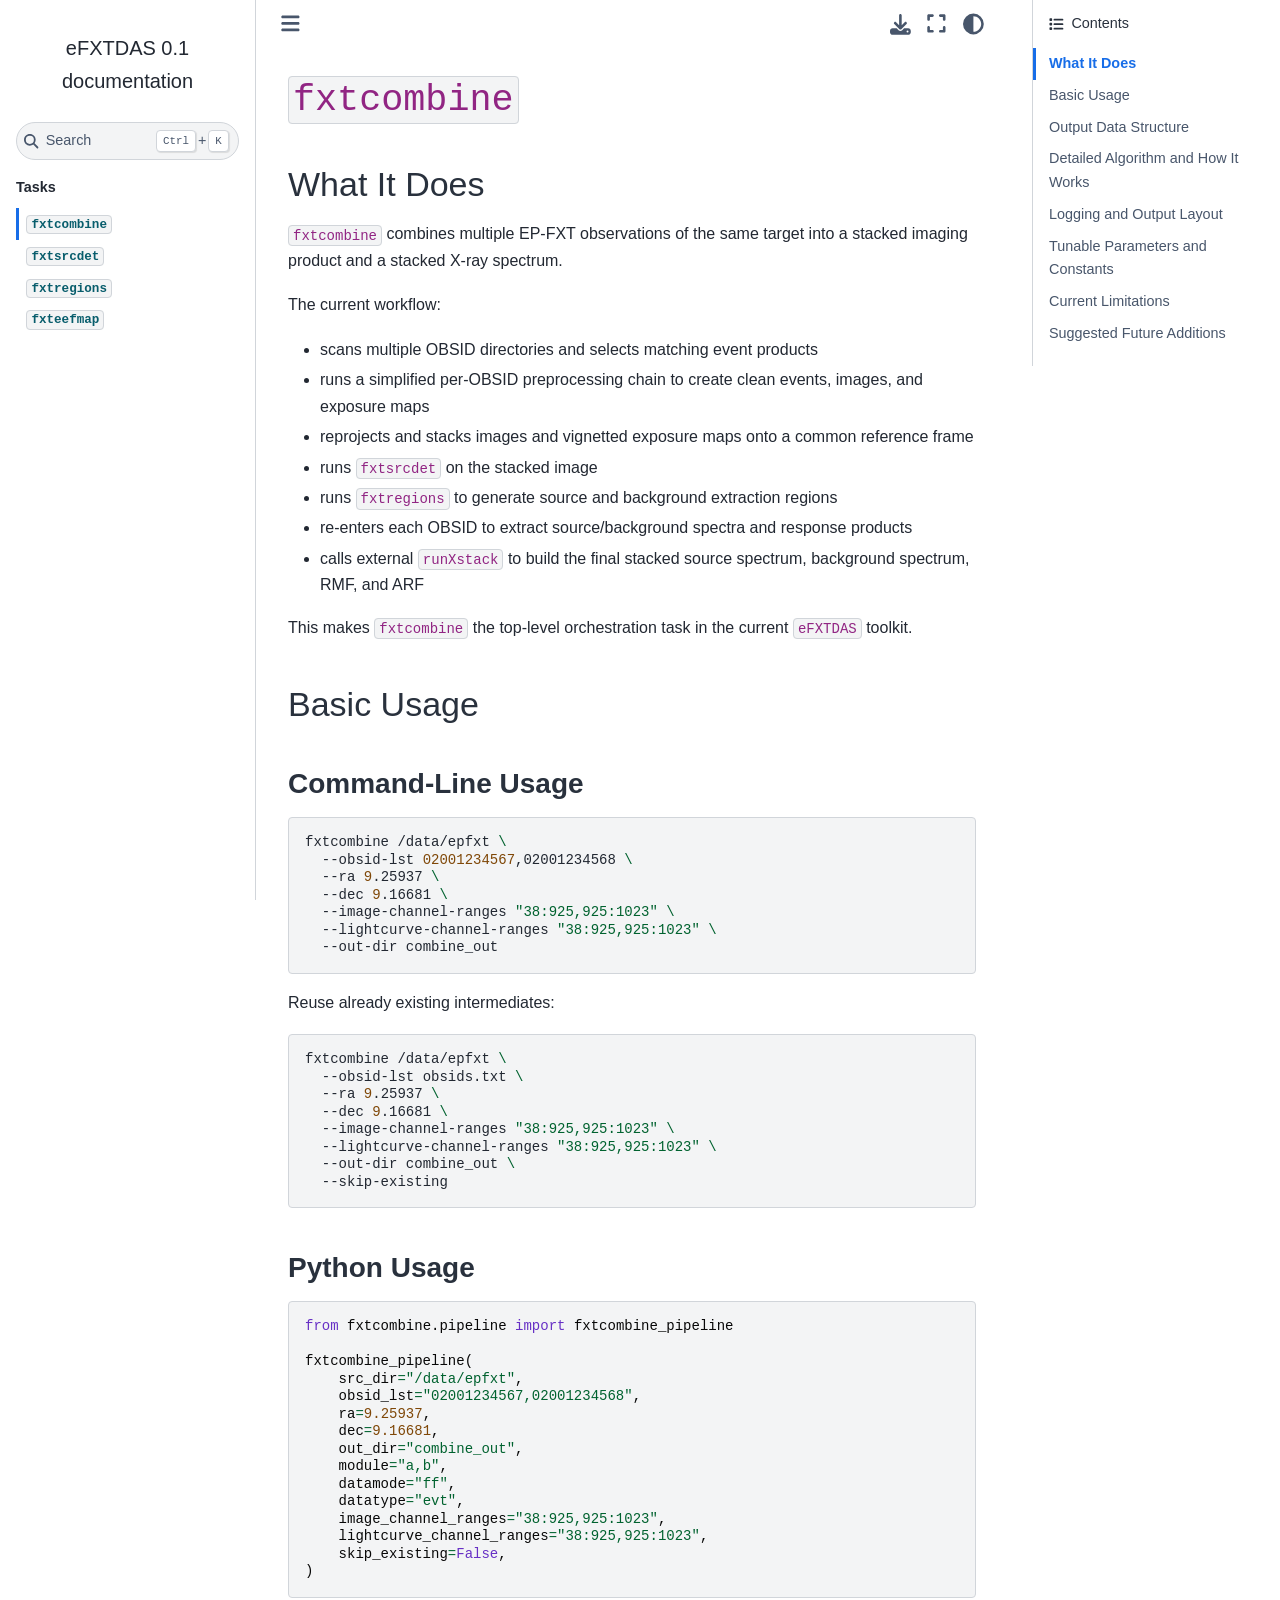
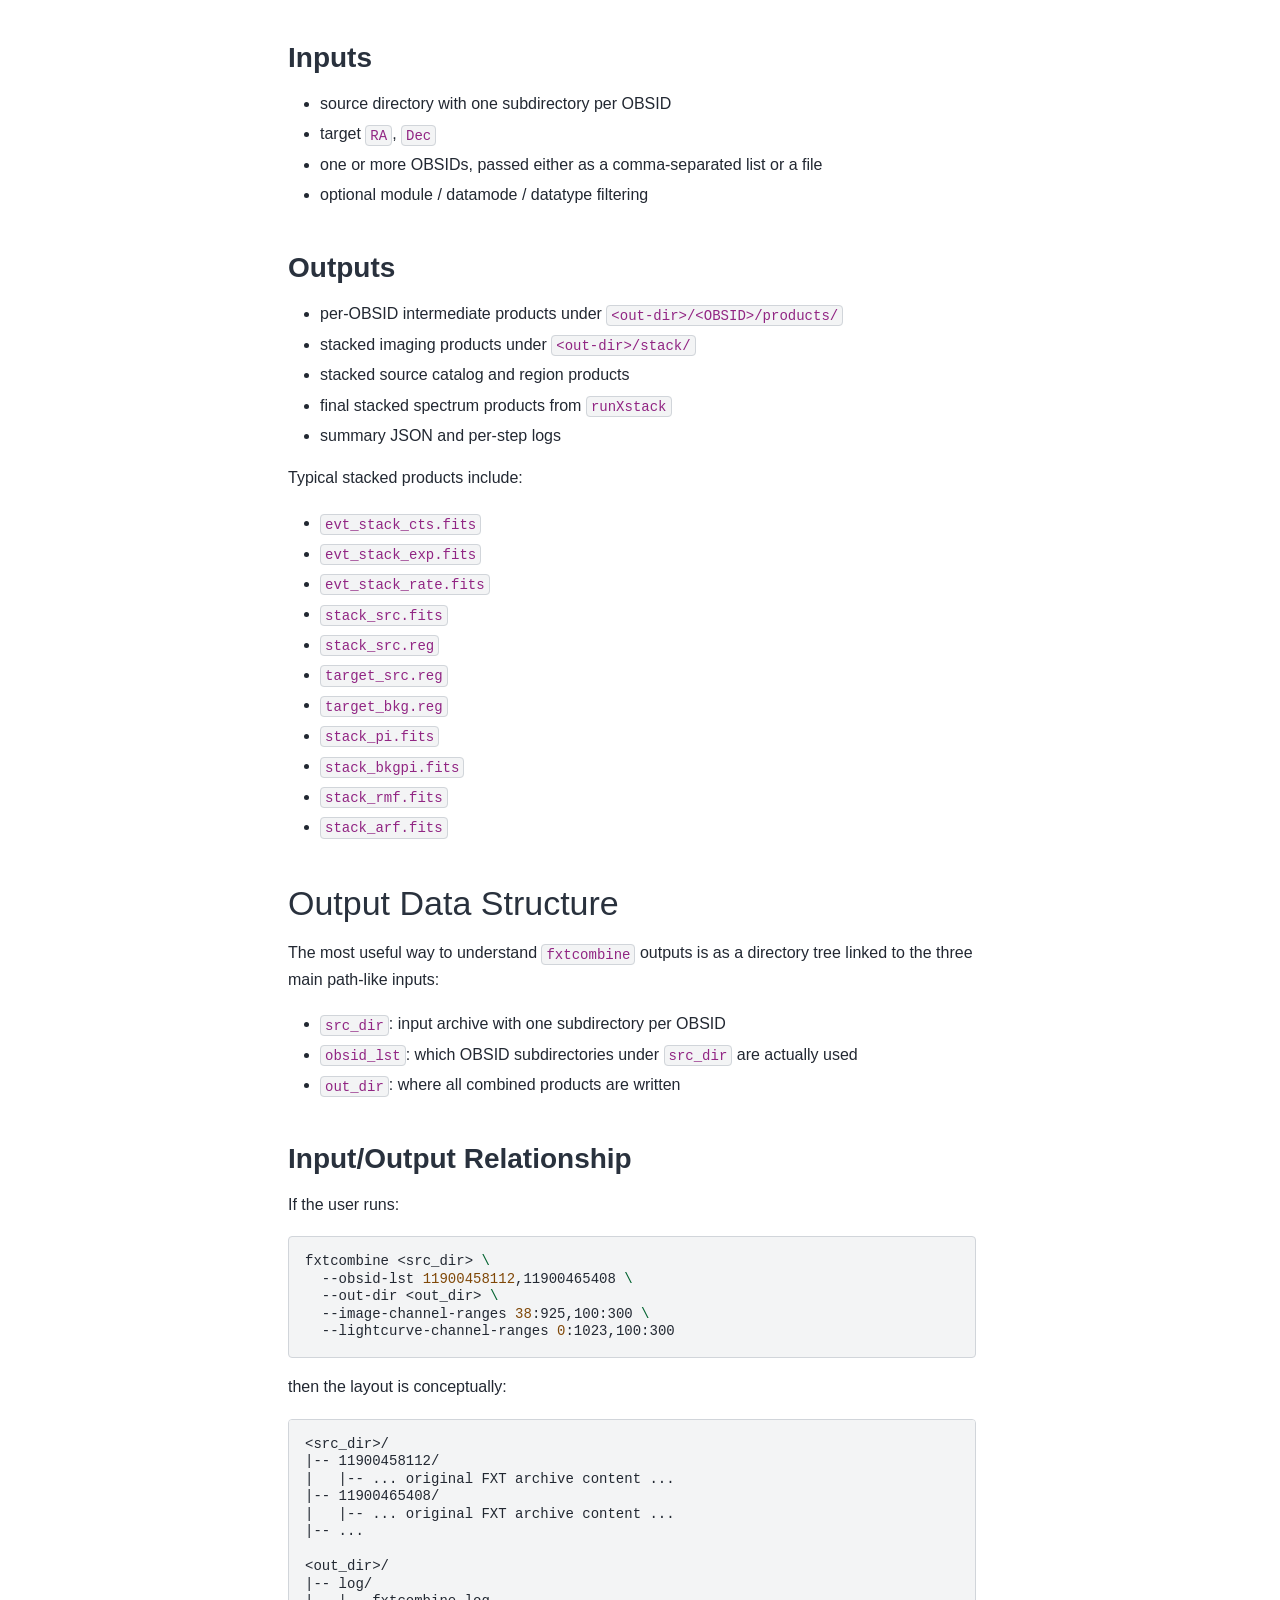
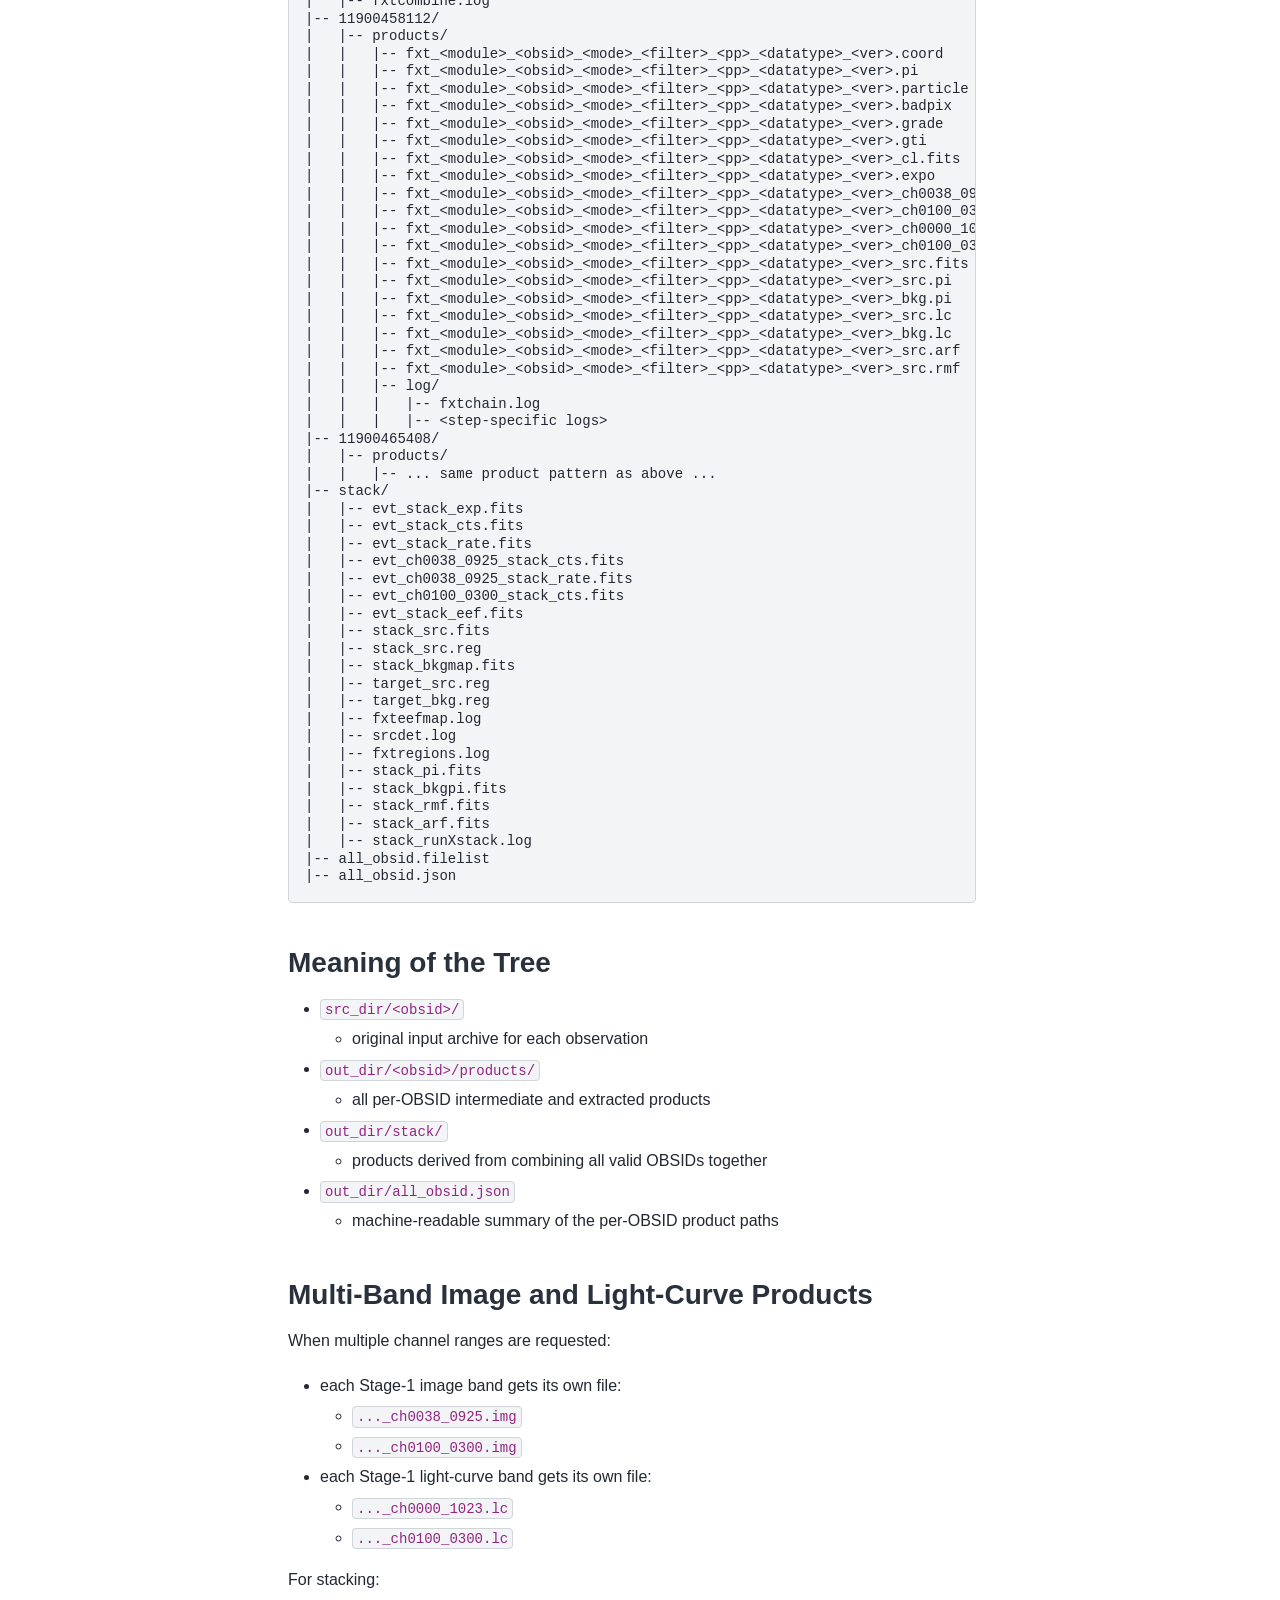
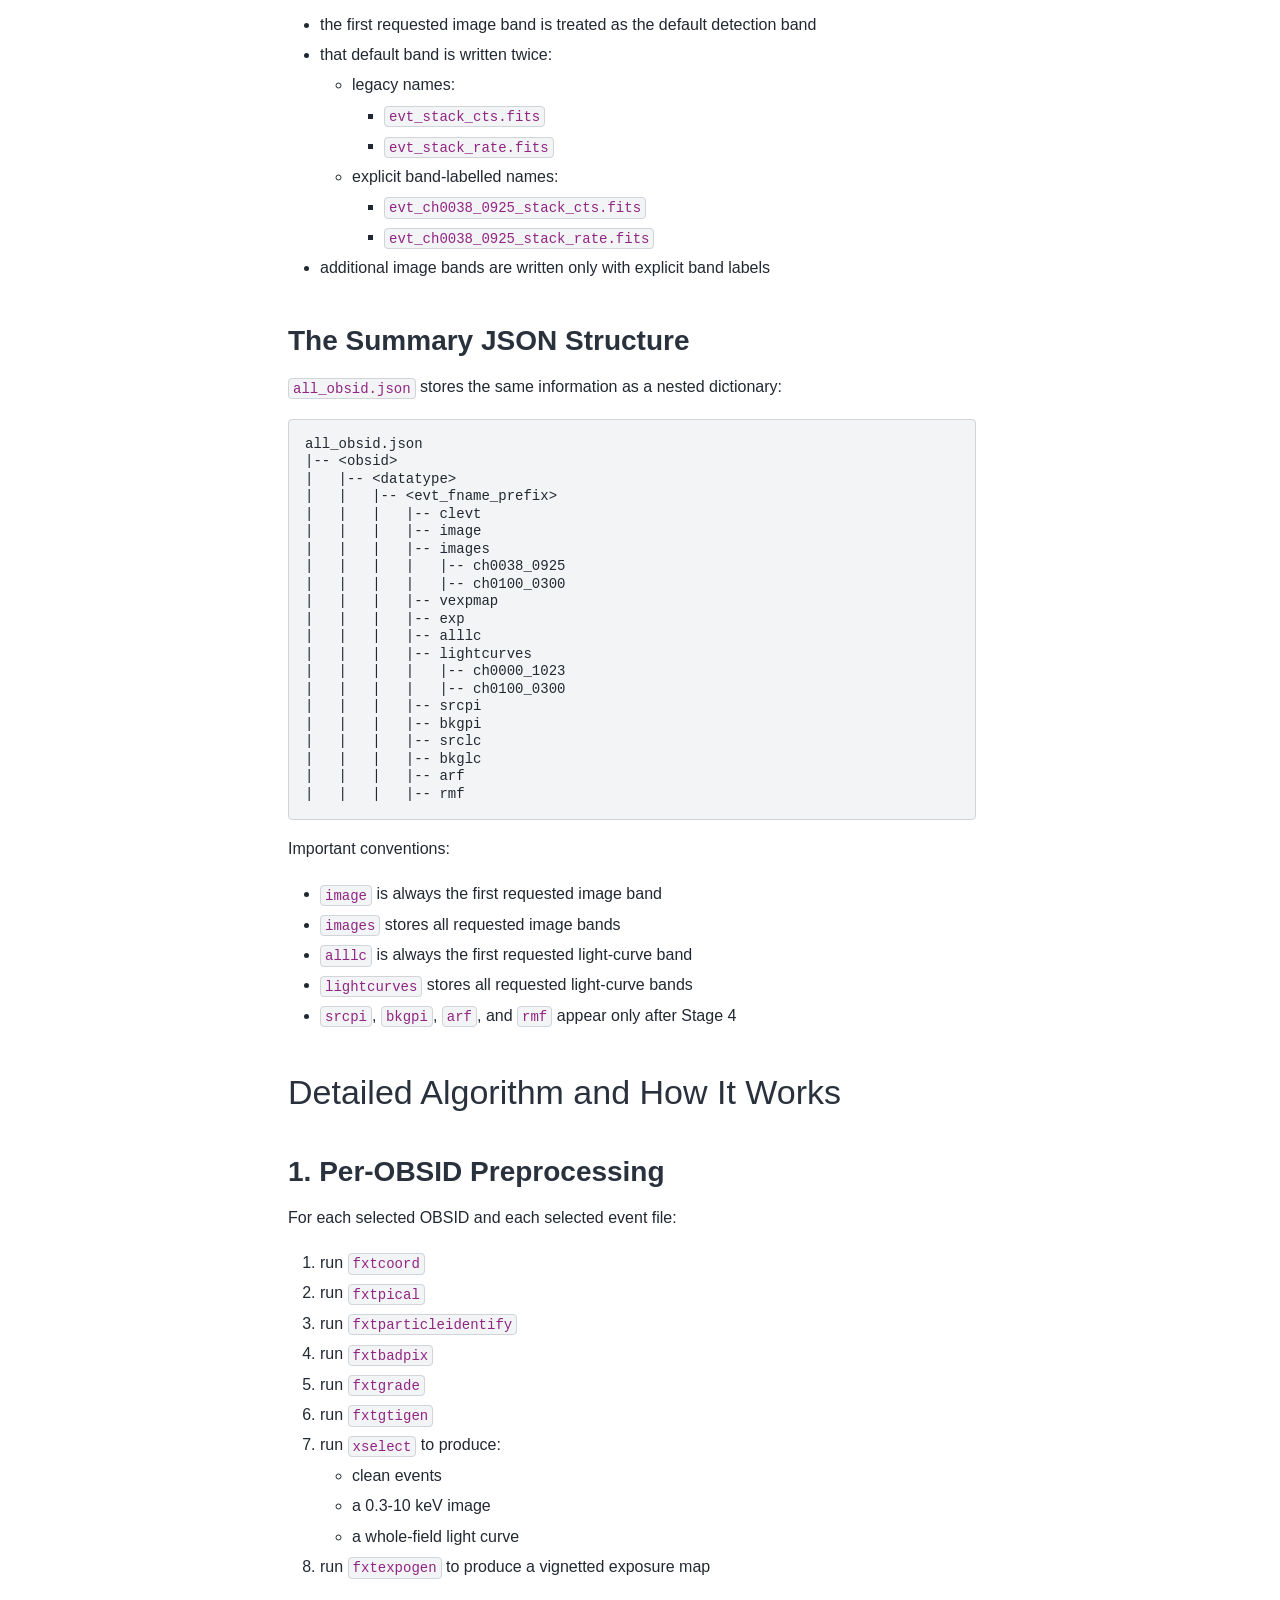
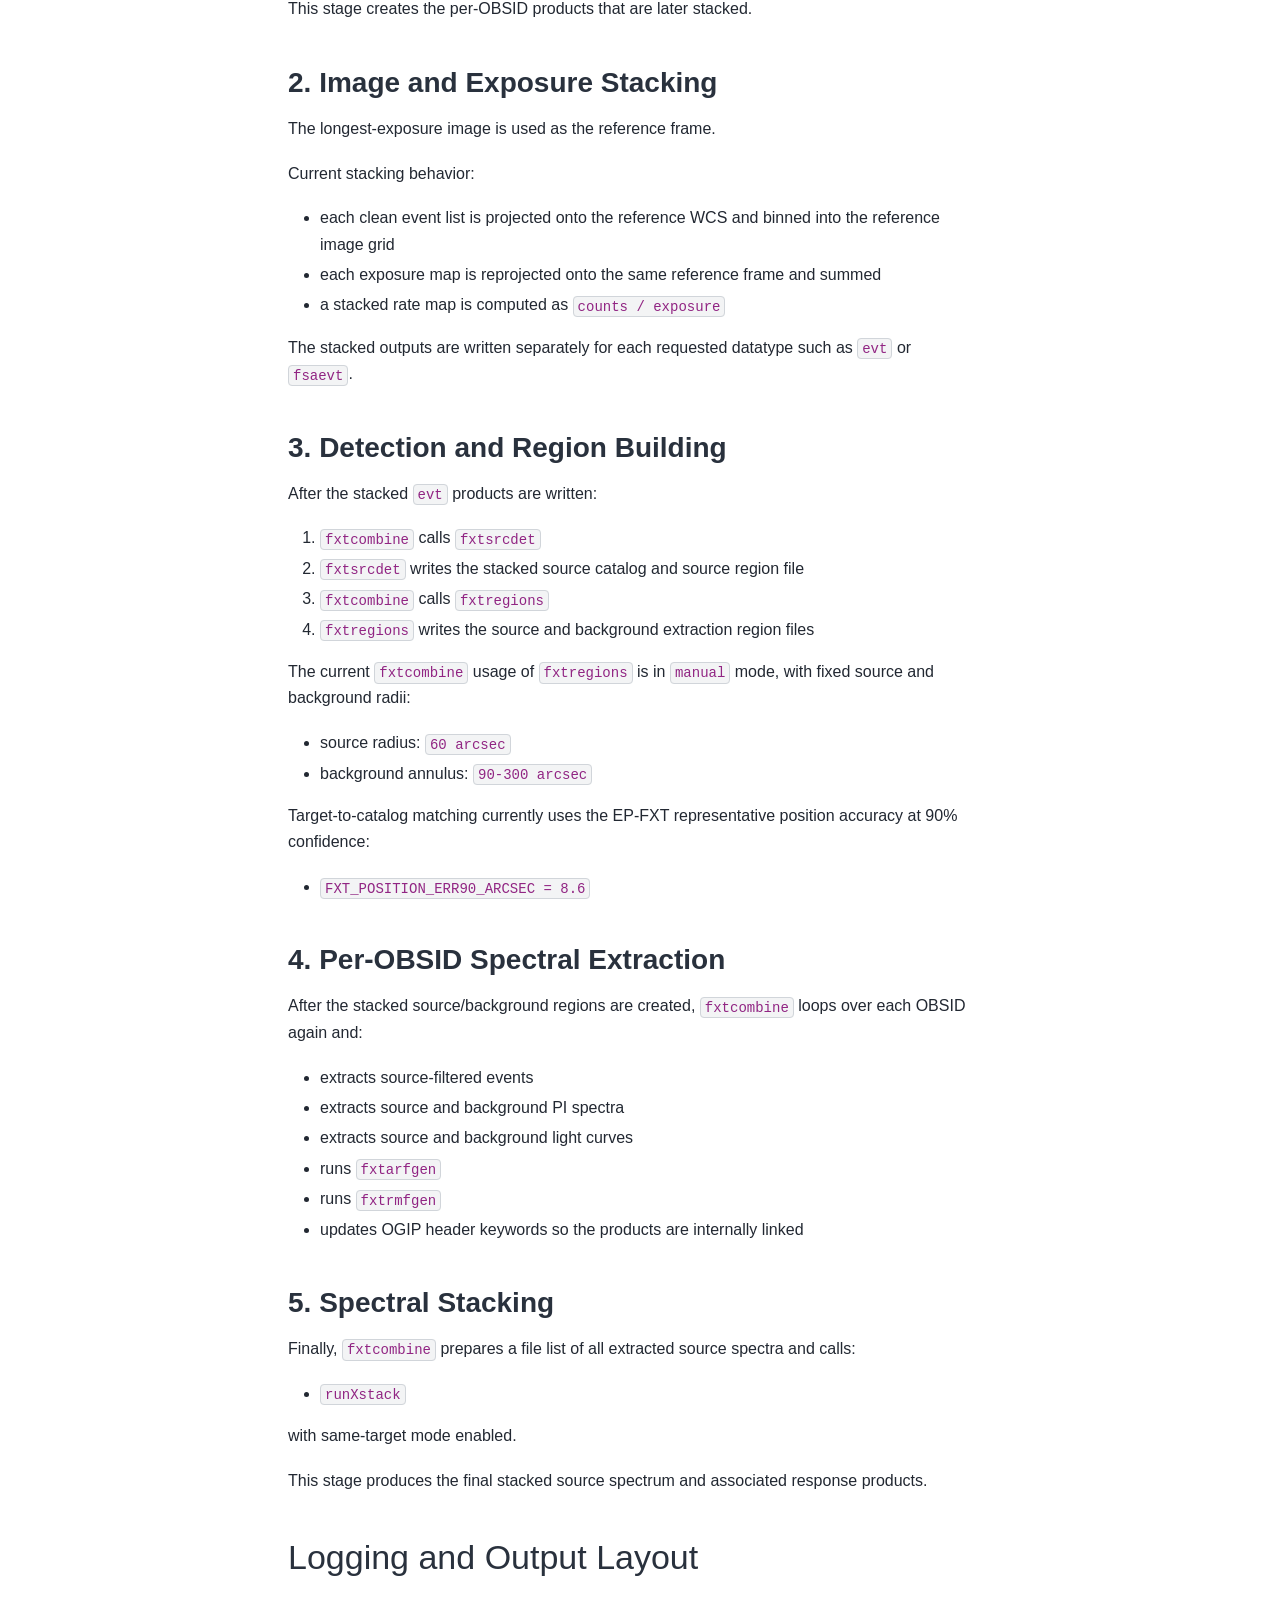
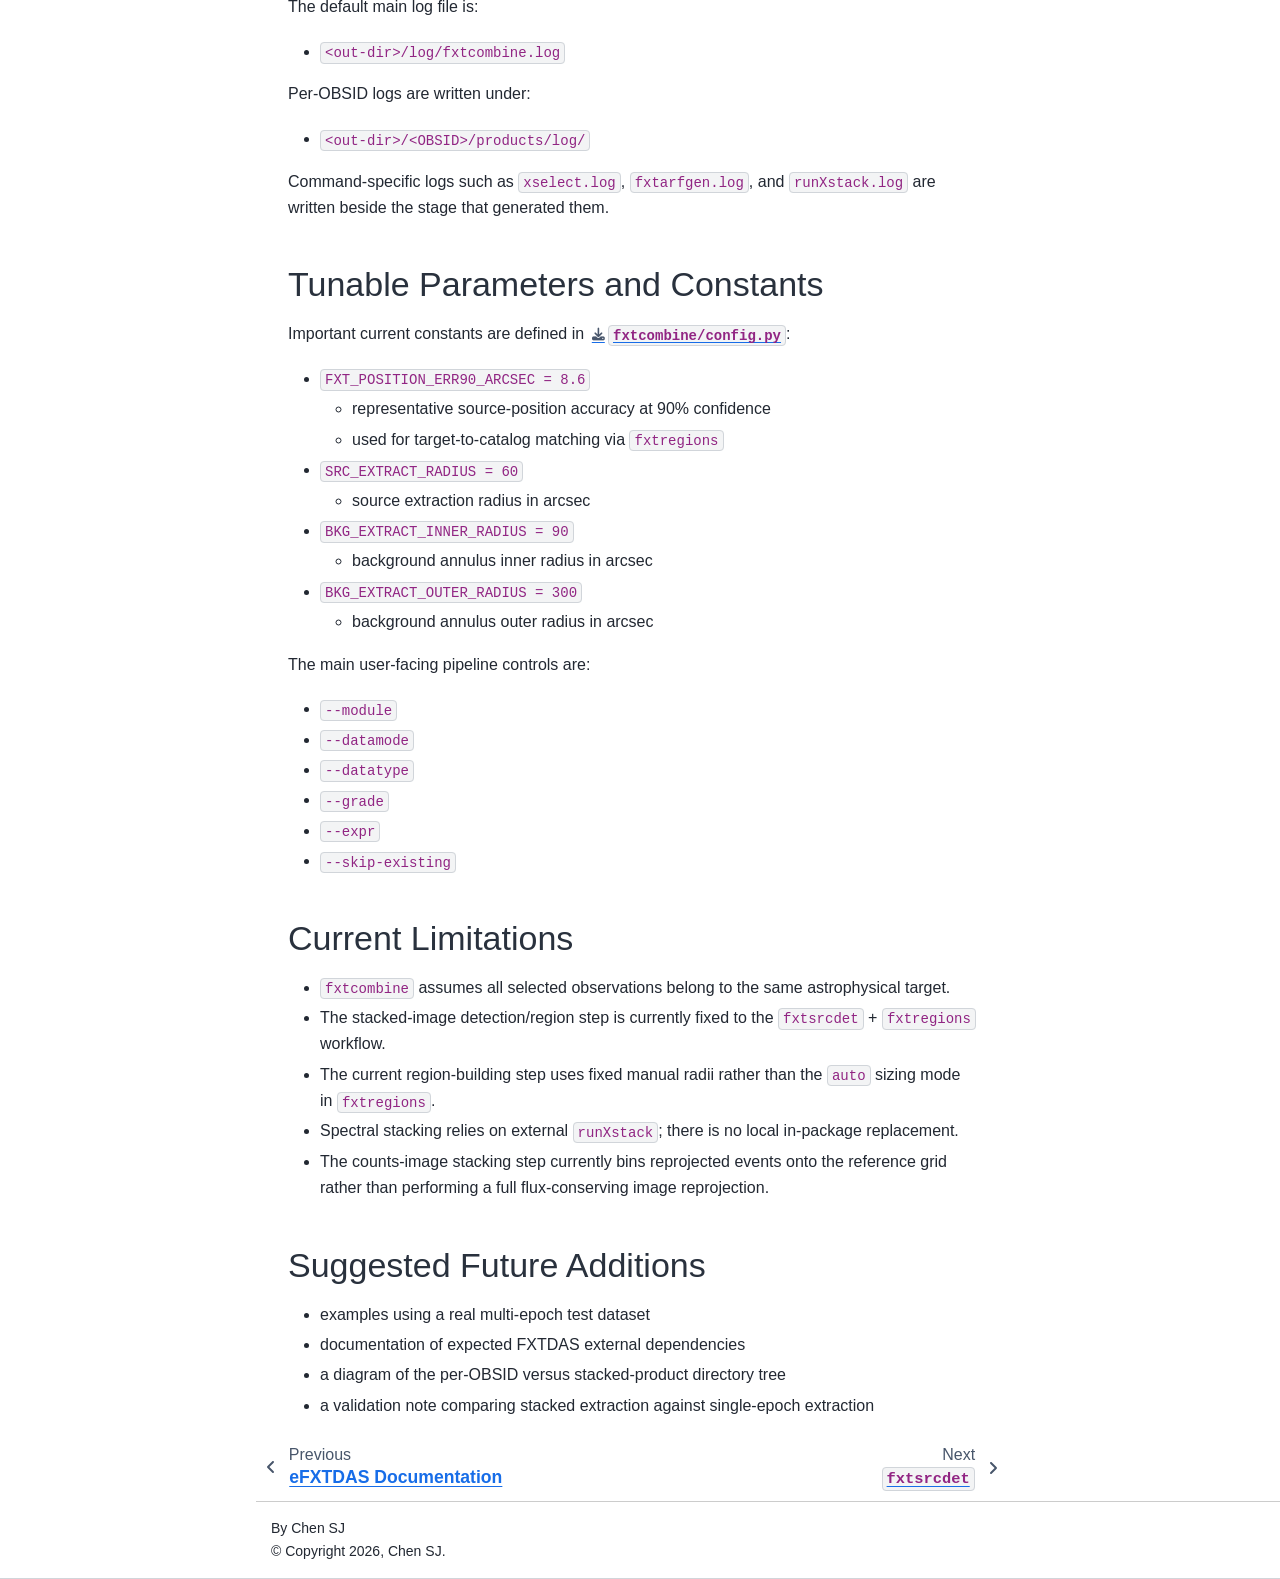
==== commit 5bc10558: "fxtcombine now uses energy ranges; eefmap now generates for each energy range for each obsid" ====
--- a/docs/_build/html/fxtcombine.html
+++ b/docs/_build/html/fxtcombine.html
@@ -47,7 +47,8 @@
     <script>DOCUMENTATION_OPTIONS.pagename = 'fxtcombine';</script>
     <link rel="index" title="Index" href="genindex.html" />
     <link rel="search" title="Search" href="search.html" />
-    <link rel="prev" title="fxtregions" href="fxtregions.html" />
+    <link rel="next" title="fxtsrcdet" href="fxtsrcdet.html" />
+    <link rel="prev" title="eFXTDAS Documentation" href="index.html" />
   <meta name="viewport" content="width=device-width, initial-scale=1"/>
   <meta name="docsearch:language" content="en"/>
   <meta name="docsearch:version" content="" />
@@ -139,10 +140,10 @@
     <div class="bd-toc-item navbar-nav active">
         <p aria-level="2" class="caption" role="heading"><span class="caption-text">Tasks</span></p>
 <ul class="current nav bd-sidenav">
+<li class="toctree-l1 current active"><a class="current reference internal" href="#"><code class="docutils literal notranslate"><span class="pre">fxtcombine</span></code></a></li>
 <li class="toctree-l1"><a class="reference internal" href="fxtsrcdet.html"><code class="docutils literal notranslate"><span class="pre">fxtsrcdet</span></code></a></li>
+<li class="toctree-l1"><a class="reference internal" href="fxtregions.html"><code class="docutils literal notranslate"><span class="pre">fxtregions</span></code></a></li>
 <li class="toctree-l1"><a class="reference internal" href="fxteefmap.html"><code class="docutils literal notranslate"><span class="pre">fxteefmap</span></code></a></li>
-<li class="toctree-l1"><a class="reference internal" href="fxtregions.html"><code class="docutils literal notranslate"><span class="pre">fxtregions</span></code></a></li>
-<li class="toctree-l1 current active"><a class="current reference internal" href="#"><code class="docutils literal notranslate"><span class="pre">fxtcombine</span></code></a></li>
 </ul>
 
     </div>
@@ -296,6 +297,13 @@
 <li class="toc-h3 nav-item toc-entry"><a class="reference internal nav-link" href="#outputs">Outputs</a></li>
 </ul>
 </li>
+<li class="toc-h2 nav-item toc-entry"><a class="reference internal nav-link" href="#output-data-structure">Output Data Structure</a><ul class="nav section-nav flex-column">
+<li class="toc-h3 nav-item toc-entry"><a class="reference internal nav-link" href="#input-output-relationship">Input/Output Relationship</a></li>
+<li class="toc-h3 nav-item toc-entry"><a class="reference internal nav-link" href="#meaning-of-the-tree">Meaning of the Tree</a></li>
+<li class="toc-h3 nav-item toc-entry"><a class="reference internal nav-link" href="#multi-band-image-and-light-curve-products">Multi-Band Image and Light-Curve Products</a></li>
+<li class="toc-h3 nav-item toc-entry"><a class="reference internal nav-link" href="#the-summary-json-structure">The Summary JSON Structure</a></li>
+</ul>
+</li>
 <li class="toc-h2 nav-item toc-entry"><a class="reference internal nav-link" href="#detailed-algorithm-and-how-it-works">Detailed Algorithm and How It Works</a><ul class="nav section-nav flex-column">
 <li class="toc-h3 nav-item toc-entry"><a class="reference internal nav-link" href="#per-obsid-preprocessing">1. Per-OBSID Preprocessing</a></li>
 <li class="toc-h3 nav-item toc-entry"><a class="reference internal nav-link" href="#image-and-exposure-stacking">2. Image and Exposure Stacking</a></li>
@@ -344,6 +352,8 @@
 <span class="w">  </span>--obsid-lst<span class="w"> </span><span class="m">02001234567</span>,02001234568<span class="w"> </span><span class="se">\</span>
 <span class="w">  </span>--ra<span class="w"> </span><span class="m">9</span>.25937<span class="w"> </span><span class="se">\</span>
 <span class="w">  </span>--dec<span class="w"> </span><span class="m">9</span>.16681<span class="w"> </span><span class="se">\</span>
+<span class="w">  </span>--image-channel-ranges<span class="w"> </span><span class="s2">&quot;38:925,925:1023&quot;</span><span class="w"> </span><span class="se">\</span>
+<span class="w">  </span>--lightcurve-channel-ranges<span class="w"> </span><span class="s2">&quot;38:925,925:1023&quot;</span><span class="w"> </span><span class="se">\</span>
 <span class="w">  </span>--out-dir<span class="w"> </span>combine_out
 </pre></div>
 </div>
@@ -352,6 +362,8 @@
 <span class="w">  </span>--obsid-lst<span class="w"> </span>obsids.txt<span class="w"> </span><span class="se">\</span>
 <span class="w">  </span>--ra<span class="w"> </span><span class="m">9</span>.25937<span class="w"> </span><span class="se">\</span>
 <span class="w">  </span>--dec<span class="w"> </span><span class="m">9</span>.16681<span class="w"> </span><span class="se">\</span>
+<span class="w">  </span>--image-channel-ranges<span class="w"> </span><span class="s2">&quot;38:925,925:1023&quot;</span><span class="w"> </span><span class="se">\</span>
+<span class="w">  </span>--lightcurve-channel-ranges<span class="w"> </span><span class="s2">&quot;38:925,925:1023&quot;</span><span class="w"> </span><span class="se">\</span>
 <span class="w">  </span>--out-dir<span class="w"> </span>combine_out<span class="w"> </span><span class="se">\</span>
 <span class="w">  </span>--skip-existing
 </pre></div>
@@ -359,9 +371,9 @@
 </section>
 <section id="python-usage">
 <h3>Python Usage<a class="headerlink" href="#python-usage" title="Link to this heading">#</a></h3>
-<div class="highlight-python notranslate"><div class="highlight"><pre><span></span><span class="kn">from</span><span class="w"> </span><span class="nn">fxtcombine.pipeline</span><span class="w"> </span><span class="kn">import</span> <span class="n">combine_spec</span>
-
-<span class="n">combine_spec</span><span class="p">(</span>
+<div class="highlight-python notranslate"><div class="highlight"><pre><span></span><span class="kn">from</span><span class="w"> </span><span class="nn">fxtcombine.pipeline</span><span class="w"> </span><span class="kn">import</span> <span class="n">fxtcombine_pipeline</span>
+
+<span class="n">fxtcombine_pipeline</span><span class="p">(</span>
     <span class="n">src_dir</span><span class="o">=</span><span class="s2">&quot;/data/epfxt&quot;</span><span class="p">,</span>
     <span class="n">obsid_lst</span><span class="o">=</span><span class="s2">&quot;02001234567,02001234568&quot;</span><span class="p">,</span>
     <span class="n">ra</span><span class="o">=</span><span class="mf">9.25937</span><span class="p">,</span>
@@ -370,6 +382,9 @@
     <span class="n">module</span><span class="o">=</span><span class="s2">&quot;a,b&quot;</span><span class="p">,</span>
     <span class="n">datamode</span><span class="o">=</span><span class="s2">&quot;ff&quot;</span><span class="p">,</span>
     <span class="n">datatype</span><span class="o">=</span><span class="s2">&quot;evt&quot;</span><span class="p">,</span>
+    <span class="n">image_channel_ranges</span><span class="o">=</span><span class="s2">&quot;38:925,925:1023&quot;</span><span class="p">,</span>
+    <span class="n">lightcurve_channel_ranges</span><span class="o">=</span><span class="s2">&quot;38:925,925:1023&quot;</span><span class="p">,</span>
+    <span class="n">skip_existing</span><span class="o">=</span><span class="kc">False</span><span class="p">,</span>
 <span class="p">)</span>
 </pre></div>
 </div>
@@ -405,6 +420,189 @@
 <li><p><code class="docutils literal notranslate"><span class="pre">stack_bkgpi.fits</span></code></p></li>
 <li><p><code class="docutils literal notranslate"><span class="pre">stack_rmf.fits</span></code></p></li>
 <li><p><code class="docutils literal notranslate"><span class="pre">stack_arf.fits</span></code></p></li>
+</ul>
+</section>
+</section>
+<section id="output-data-structure">
+<h2>Output Data Structure<a class="headerlink" href="#output-data-structure" title="Link to this heading">#</a></h2>
+<p>The most useful way to understand <code class="docutils literal notranslate"><span class="pre">fxtcombine</span></code> outputs is as a directory tree
+linked to the three main path-like inputs:</p>
+<ul class="simple">
+<li><p><code class="docutils literal notranslate"><span class="pre">src_dir</span></code>: input archive with one subdirectory per OBSID</p></li>
+<li><p><code class="docutils literal notranslate"><span class="pre">obsid_lst</span></code>: which OBSID subdirectories under <code class="docutils literal notranslate"><span class="pre">src_dir</span></code> are actually used</p></li>
+<li><p><code class="docutils literal notranslate"><span class="pre">out_dir</span></code>: where all combined products are written</p></li>
+</ul>
+<section id="input-output-relationship">
+<h3>Input/Output Relationship<a class="headerlink" href="#input-output-relationship" title="Link to this heading">#</a></h3>
+<p>If the user runs:</p>
+<div class="highlight-bash notranslate"><div class="highlight"><pre><span></span>fxtcombine<span class="w"> </span>&lt;src_dir&gt;<span class="w"> </span><span class="se">\</span>
+<span class="w">  </span>--obsid-lst<span class="w"> </span><span class="m">11900458112</span>,11900465408<span class="w"> </span><span class="se">\</span>
+<span class="w">  </span>--out-dir<span class="w"> </span>&lt;out_dir&gt;<span class="w"> </span><span class="se">\</span>
+<span class="w">  </span>--image-channel-ranges<span class="w"> </span><span class="m">38</span>:925,100:300<span class="w"> </span><span class="se">\</span>
+<span class="w">  </span>--lightcurve-channel-ranges<span class="w"> </span><span class="m">0</span>:1023,100:300
+</pre></div>
+</div>
+<p>then the layout is conceptually:</p>
+<div class="highlight-text notranslate"><div class="highlight"><pre><span></span>&lt;src_dir&gt;/
+|-- 11900458112/
+|   |-- ... original FXT archive content ...
+|-- 11900465408/
+|   |-- ... original FXT archive content ...
+|-- ...
+
+&lt;out_dir&gt;/
+|-- log/
+|   |-- fxtcombine.log
+|-- 11900458112/
+|   |-- products/
+|   |   |-- fxt_&lt;module&gt;_&lt;obsid&gt;_&lt;mode&gt;_&lt;filter&gt;_&lt;pp&gt;_&lt;datatype&gt;_&lt;ver&gt;.coord
+|   |   |-- fxt_&lt;module&gt;_&lt;obsid&gt;_&lt;mode&gt;_&lt;filter&gt;_&lt;pp&gt;_&lt;datatype&gt;_&lt;ver&gt;.pi
+|   |   |-- fxt_&lt;module&gt;_&lt;obsid&gt;_&lt;mode&gt;_&lt;filter&gt;_&lt;pp&gt;_&lt;datatype&gt;_&lt;ver&gt;.particle
+|   |   |-- fxt_&lt;module&gt;_&lt;obsid&gt;_&lt;mode&gt;_&lt;filter&gt;_&lt;pp&gt;_&lt;datatype&gt;_&lt;ver&gt;.badpix
+|   |   |-- fxt_&lt;module&gt;_&lt;obsid&gt;_&lt;mode&gt;_&lt;filter&gt;_&lt;pp&gt;_&lt;datatype&gt;_&lt;ver&gt;.grade
+|   |   |-- fxt_&lt;module&gt;_&lt;obsid&gt;_&lt;mode&gt;_&lt;filter&gt;_&lt;pp&gt;_&lt;datatype&gt;_&lt;ver&gt;.gti
+|   |   |-- fxt_&lt;module&gt;_&lt;obsid&gt;_&lt;mode&gt;_&lt;filter&gt;_&lt;pp&gt;_&lt;datatype&gt;_&lt;ver&gt;_cl.fits
+|   |   |-- fxt_&lt;module&gt;_&lt;obsid&gt;_&lt;mode&gt;_&lt;filter&gt;_&lt;pp&gt;_&lt;datatype&gt;_&lt;ver&gt;.expo
+|   |   |-- fxt_&lt;module&gt;_&lt;obsid&gt;_&lt;mode&gt;_&lt;filter&gt;_&lt;pp&gt;_&lt;datatype&gt;_&lt;ver&gt;_ch0038_0925.img
+|   |   |-- fxt_&lt;module&gt;_&lt;obsid&gt;_&lt;mode&gt;_&lt;filter&gt;_&lt;pp&gt;_&lt;datatype&gt;_&lt;ver&gt;_ch0100_0300.img
+|   |   |-- fxt_&lt;module&gt;_&lt;obsid&gt;_&lt;mode&gt;_&lt;filter&gt;_&lt;pp&gt;_&lt;datatype&gt;_&lt;ver&gt;_ch0000_1023.lc
+|   |   |-- fxt_&lt;module&gt;_&lt;obsid&gt;_&lt;mode&gt;_&lt;filter&gt;_&lt;pp&gt;_&lt;datatype&gt;_&lt;ver&gt;_ch0100_0300.lc
+|   |   |-- fxt_&lt;module&gt;_&lt;obsid&gt;_&lt;mode&gt;_&lt;filter&gt;_&lt;pp&gt;_&lt;datatype&gt;_&lt;ver&gt;_src.fits
+|   |   |-- fxt_&lt;module&gt;_&lt;obsid&gt;_&lt;mode&gt;_&lt;filter&gt;_&lt;pp&gt;_&lt;datatype&gt;_&lt;ver&gt;_src.pi
+|   |   |-- fxt_&lt;module&gt;_&lt;obsid&gt;_&lt;mode&gt;_&lt;filter&gt;_&lt;pp&gt;_&lt;datatype&gt;_&lt;ver&gt;_bkg.pi
+|   |   |-- fxt_&lt;module&gt;_&lt;obsid&gt;_&lt;mode&gt;_&lt;filter&gt;_&lt;pp&gt;_&lt;datatype&gt;_&lt;ver&gt;_src.lc
+|   |   |-- fxt_&lt;module&gt;_&lt;obsid&gt;_&lt;mode&gt;_&lt;filter&gt;_&lt;pp&gt;_&lt;datatype&gt;_&lt;ver&gt;_bkg.lc
+|   |   |-- fxt_&lt;module&gt;_&lt;obsid&gt;_&lt;mode&gt;_&lt;filter&gt;_&lt;pp&gt;_&lt;datatype&gt;_&lt;ver&gt;_src.arf
+|   |   |-- fxt_&lt;module&gt;_&lt;obsid&gt;_&lt;mode&gt;_&lt;filter&gt;_&lt;pp&gt;_&lt;datatype&gt;_&lt;ver&gt;_src.rmf
+|   |   |-- log/
+|   |   |   |-- fxtchain.log
+|   |   |   |-- &lt;step-specific logs&gt;
+|-- 11900465408/
+|   |-- products/
+|   |   |-- ... same product pattern as above ...
+|-- stack/
+|   |-- evt_stack_exp.fits
+|   |-- evt_stack_cts.fits
+|   |-- evt_stack_rate.fits
+|   |-- evt_ch0038_0925_stack_cts.fits
+|   |-- evt_ch0038_0925_stack_rate.fits
+|   |-- evt_ch0100_0300_stack_cts.fits
+|   |-- evt_stack_eef.fits
+|   |-- stack_src.fits
+|   |-- stack_src.reg
+|   |-- stack_bkgmap.fits
+|   |-- target_src.reg
+|   |-- target_bkg.reg
+|   |-- fxteefmap.log
+|   |-- srcdet.log
+|   |-- fxtregions.log
+|   |-- stack_pi.fits
+|   |-- stack_bkgpi.fits
+|   |-- stack_rmf.fits
+|   |-- stack_arf.fits
+|   |-- stack_runXstack.log
+|-- all_obsid.filelist
+|-- all_obsid.json
+</pre></div>
+</div>
+</section>
+<section id="meaning-of-the-tree">
+<h3>Meaning of the Tree<a class="headerlink" href="#meaning-of-the-tree" title="Link to this heading">#</a></h3>
+<ul class="simple">
+<li><p><code class="docutils literal notranslate"><span class="pre">src_dir/&lt;obsid&gt;/</span></code></p>
+<ul>
+<li><p>original input archive for each observation</p></li>
+</ul>
+</li>
+<li><p><code class="docutils literal notranslate"><span class="pre">out_dir/&lt;obsid&gt;/products/</span></code></p>
+<ul>
+<li><p>all per-OBSID intermediate and extracted products</p></li>
+</ul>
+</li>
+<li><p><code class="docutils literal notranslate"><span class="pre">out_dir/stack/</span></code></p>
+<ul>
+<li><p>products derived from combining all valid OBSIDs together</p></li>
+</ul>
+</li>
+<li><p><code class="docutils literal notranslate"><span class="pre">out_dir/all_obsid.json</span></code></p>
+<ul>
+<li><p>machine-readable summary of the per-OBSID product paths</p></li>
+</ul>
+</li>
+</ul>
+</section>
+<section id="multi-band-image-and-light-curve-products">
+<h3>Multi-Band Image and Light-Curve Products<a class="headerlink" href="#multi-band-image-and-light-curve-products" title="Link to this heading">#</a></h3>
+<p>When multiple channel ranges are requested:</p>
+<ul class="simple">
+<li><p>each Stage-1 image band gets its own file:</p>
+<ul>
+<li><p><code class="docutils literal notranslate"><span class="pre">..._ch0038_0925.img</span></code></p></li>
+<li><p><code class="docutils literal notranslate"><span class="pre">..._ch0100_0300.img</span></code></p></li>
+</ul>
+</li>
+<li><p>each Stage-1 light-curve band gets its own file:</p>
+<ul>
+<li><p><code class="docutils literal notranslate"><span class="pre">..._ch0000_1023.lc</span></code></p></li>
+<li><p><code class="docutils literal notranslate"><span class="pre">..._ch0100_0300.lc</span></code></p></li>
+</ul>
+</li>
+</ul>
+<p>For stacking:</p>
+<ul class="simple">
+<li><p>the first requested image band is treated as the default detection band</p></li>
+<li><p>that default band is written twice:</p>
+<ul>
+<li><p>legacy names:</p>
+<ul>
+<li><p><code class="docutils literal notranslate"><span class="pre">evt_stack_cts.fits</span></code></p></li>
+<li><p><code class="docutils literal notranslate"><span class="pre">evt_stack_rate.fits</span></code></p></li>
+</ul>
+</li>
+<li><p>explicit band-labelled names:</p>
+<ul>
+<li><p><code class="docutils literal notranslate"><span class="pre">evt_ch0038_0925_stack_cts.fits</span></code></p></li>
+<li><p><code class="docutils literal notranslate"><span class="pre">evt_ch0038_0925_stack_rate.fits</span></code></p></li>
+</ul>
+</li>
+</ul>
+</li>
+<li><p>additional image bands are written only with explicit band labels</p></li>
+</ul>
+</section>
+<section id="the-summary-json-structure">
+<h3>The Summary JSON Structure<a class="headerlink" href="#the-summary-json-structure" title="Link to this heading">#</a></h3>
+<p><code class="docutils literal notranslate"><span class="pre">all_obsid.json</span></code> stores the same information as a nested dictionary:</p>
+<div class="highlight-text notranslate"><div class="highlight"><pre><span></span>all_obsid.json
+|-- &lt;obsid&gt;
+|   |-- &lt;datatype&gt;
+|   |   |-- &lt;evt_fname_prefix&gt;
+|   |   |   |-- clevt
+|   |   |   |-- image
+|   |   |   |-- images
+|   |   |   |   |-- ch0038_0925
+|   |   |   |   |-- ch0100_0300
+|   |   |   |-- vexpmap
+|   |   |   |-- exp
+|   |   |   |-- alllc
+|   |   |   |-- lightcurves
+|   |   |   |   |-- ch0000_1023
+|   |   |   |   |-- ch0100_0300
+|   |   |   |-- srcpi
+|   |   |   |-- bkgpi
+|   |   |   |-- srclc
+|   |   |   |-- bkglc
+|   |   |   |-- arf
+|   |   |   |-- rmf
+</pre></div>
+</div>
+<p>Important conventions:</p>
+<ul class="simple">
+<li><p><code class="docutils literal notranslate"><span class="pre">image</span></code> is always the first requested image band</p></li>
+<li><p><code class="docutils literal notranslate"><span class="pre">images</span></code> stores all requested image bands</p></li>
+<li><p><code class="docutils literal notranslate"><span class="pre">alllc</span></code> is always the first requested light-curve band</p></li>
+<li><p><code class="docutils literal notranslate"><span class="pre">lightcurves</span></code> stores all requested light-curve bands</p></li>
+<li><p><code class="docutils literal notranslate"><span class="pre">srcpi</span></code>, <code class="docutils literal notranslate"><span class="pre">bkgpi</span></code>, <code class="docutils literal notranslate"><span class="pre">arf</span></code>, and <code class="docutils literal notranslate"><span class="pre">rmf</span></code> appear only after Stage 4</p></li>
 </ul>
 </section>
 </section>
@@ -564,13 +762,22 @@
                   
 <div class="prev-next-area">
     <a class="left-prev"
-       href="fxtregions.html"
+       href="index.html"
        title="previous page">
       <i class="fa-solid fa-angle-left"></i>
       <div class="prev-next-info">
         <p class="prev-next-subtitle">previous</p>
-        <p class="prev-next-title"><code class="docutils literal notranslate"><span class="pre">fxtregions</span></code></p>
+        <p class="prev-next-title">eFXTDAS Documentation</p>
       </div>
+    </a>
+    <a class="right-next"
+       href="fxtsrcdet.html"
+       title="next page">
+      <div class="prev-next-info">
+        <p class="prev-next-subtitle">next</p>
+        <p class="prev-next-title"><code class="docutils literal notranslate"><span class="pre">fxtsrcdet</span></code></p>
+      </div>
+      <i class="fa-solid fa-angle-right"></i>
     </a>
 </div>
                 </footer>
@@ -598,6 +805,13 @@
 <li class="toc-h3 nav-item toc-entry"><a class="reference internal nav-link" href="#outputs">Outputs</a></li>
 </ul>
 </li>
+<li class="toc-h2 nav-item toc-entry"><a class="reference internal nav-link" href="#output-data-structure">Output Data Structure</a><ul class="nav section-nav flex-column">
+<li class="toc-h3 nav-item toc-entry"><a class="reference internal nav-link" href="#input-output-relationship">Input/Output Relationship</a></li>
+<li class="toc-h3 nav-item toc-entry"><a class="reference internal nav-link" href="#meaning-of-the-tree">Meaning of the Tree</a></li>
+<li class="toc-h3 nav-item toc-entry"><a class="reference internal nav-link" href="#multi-band-image-and-light-curve-products">Multi-Band Image and Light-Curve Products</a></li>
+<li class="toc-h3 nav-item toc-entry"><a class="reference internal nav-link" href="#the-summary-json-structure">The Summary JSON Structure</a></li>
+</ul>
+</li>
 <li class="toc-h2 nav-item toc-entry"><a class="reference internal nav-link" href="#detailed-algorithm-and-how-it-works">Detailed Algorithm and How It Works</a><ul class="nav section-nav flex-column">
 <li class="toc-h3 nav-item toc-entry"><a class="reference internal nav-link" href="#per-obsid-preprocessing">1. Per-OBSID Preprocessing</a></li>
 <li class="toc-h3 nav-item toc-entry"><a class="reference internal nav-link" href="#image-and-exposure-stacking">2. Image and Exposure Stacking</a></li>
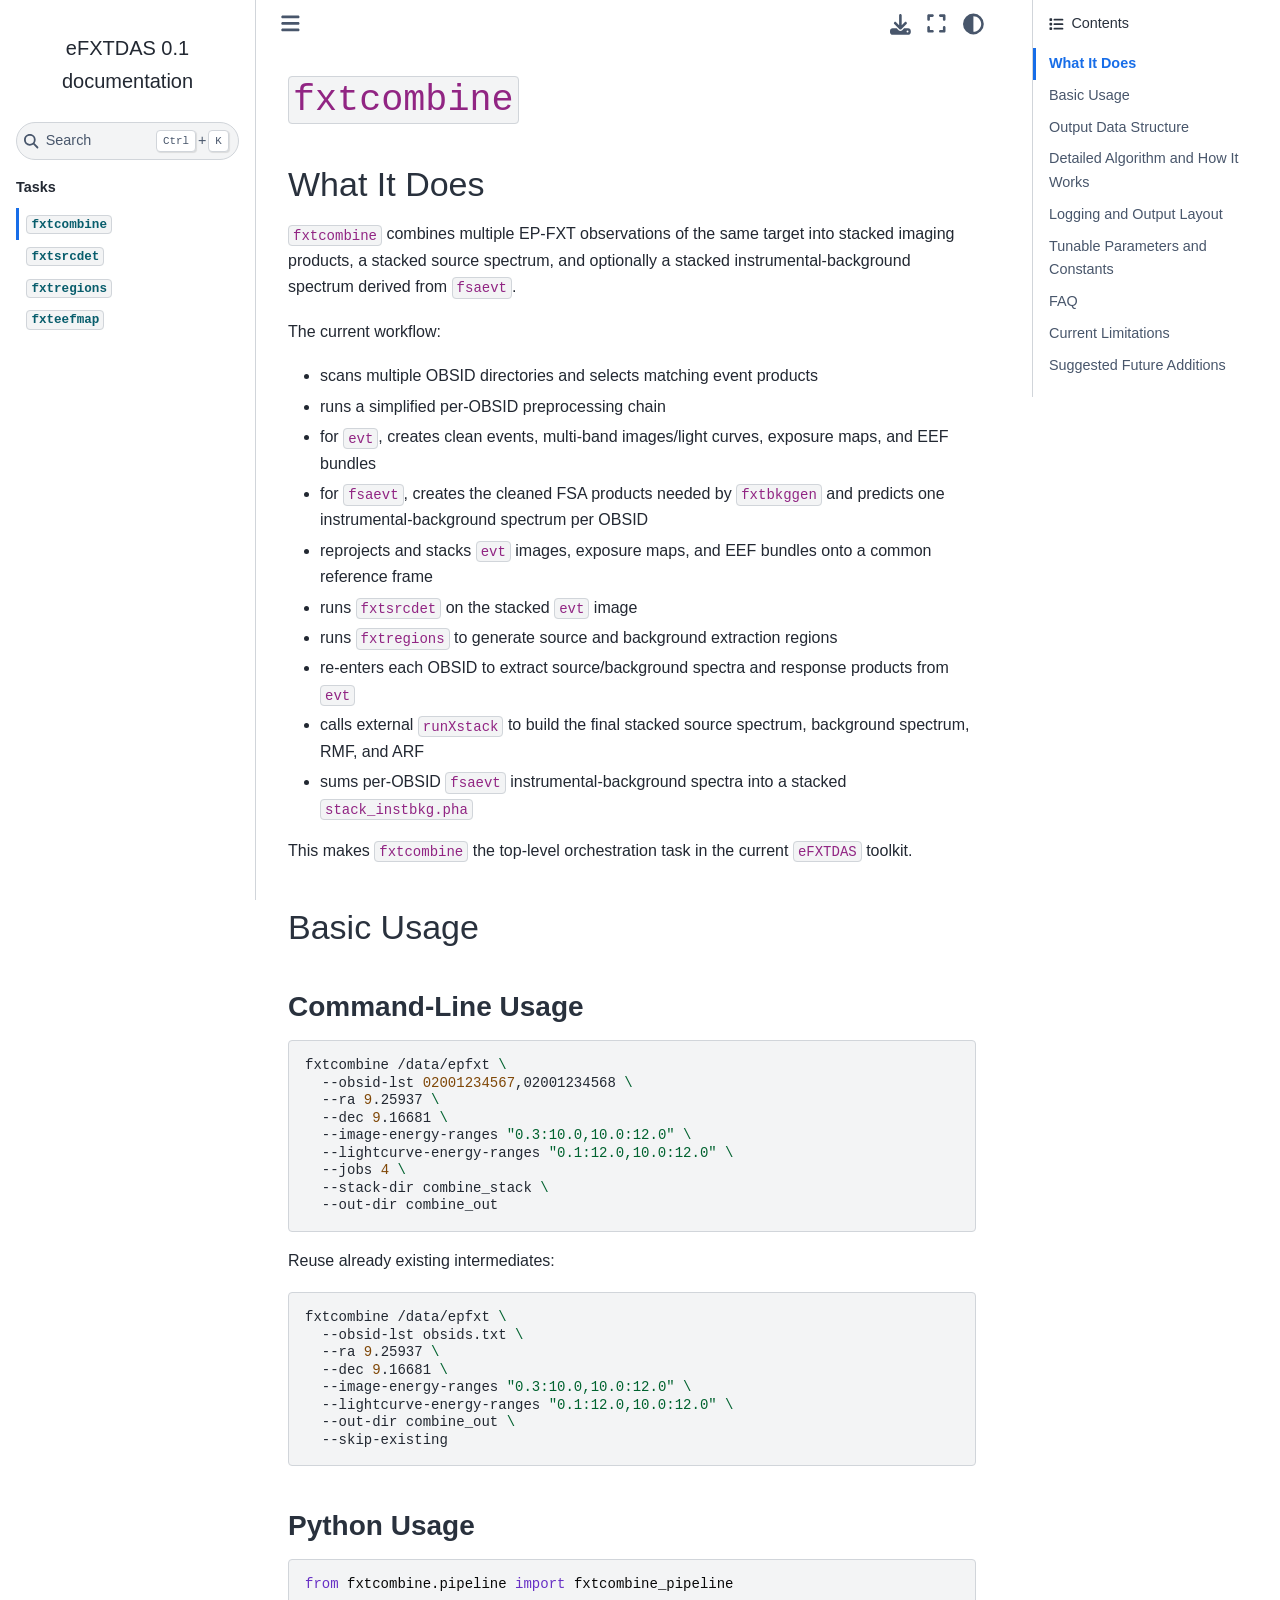
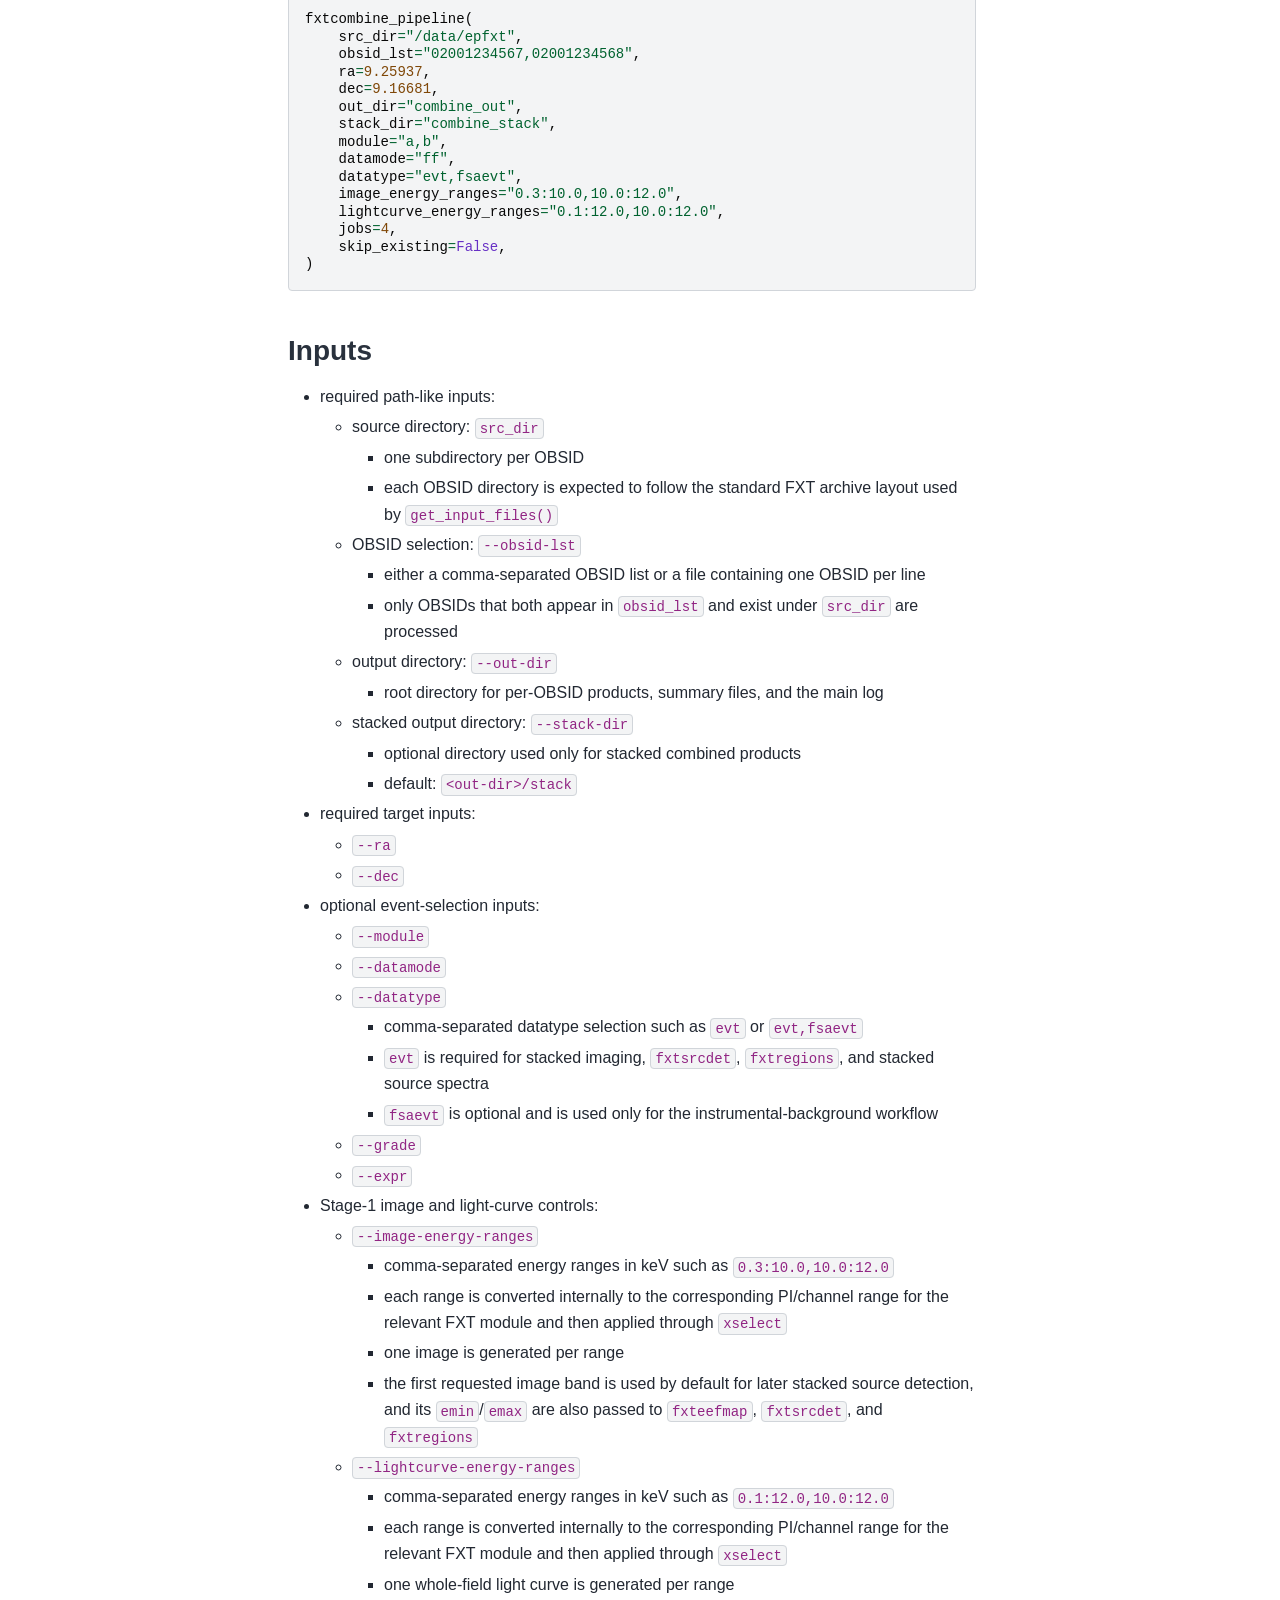
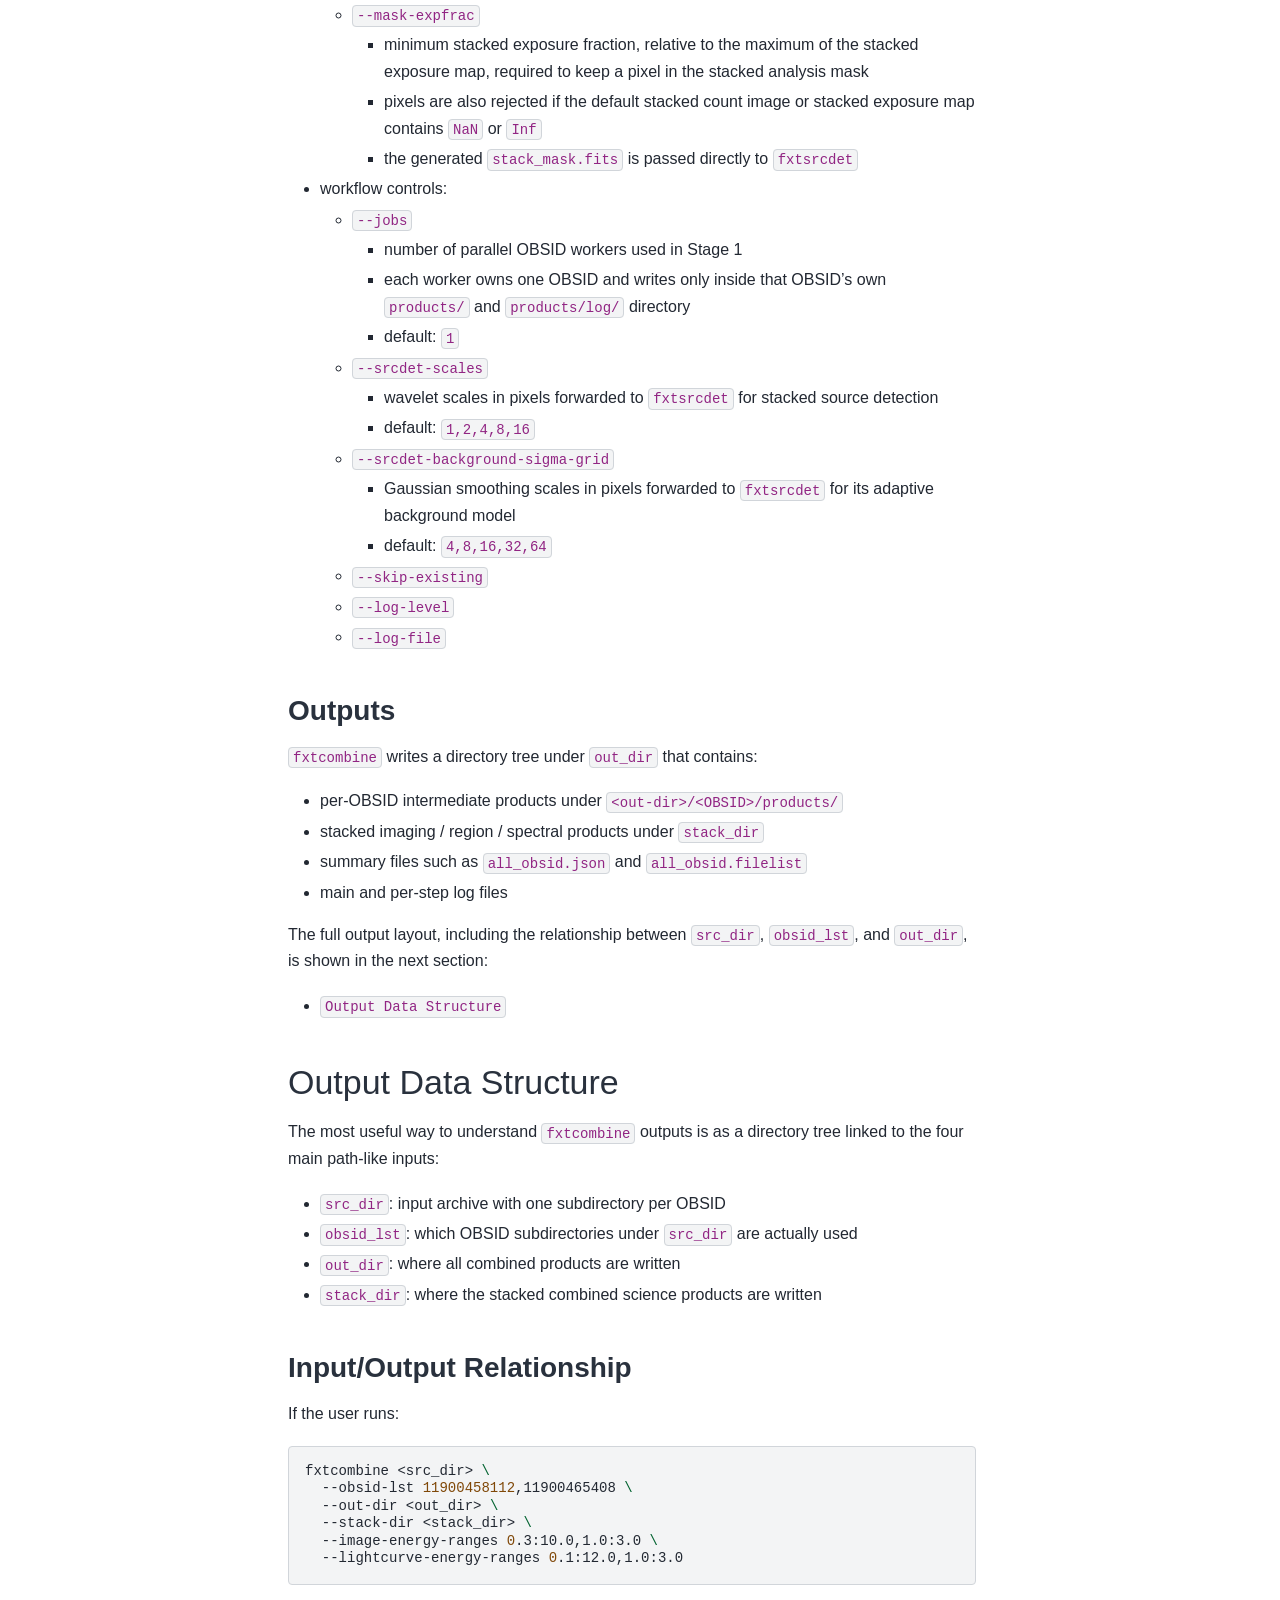
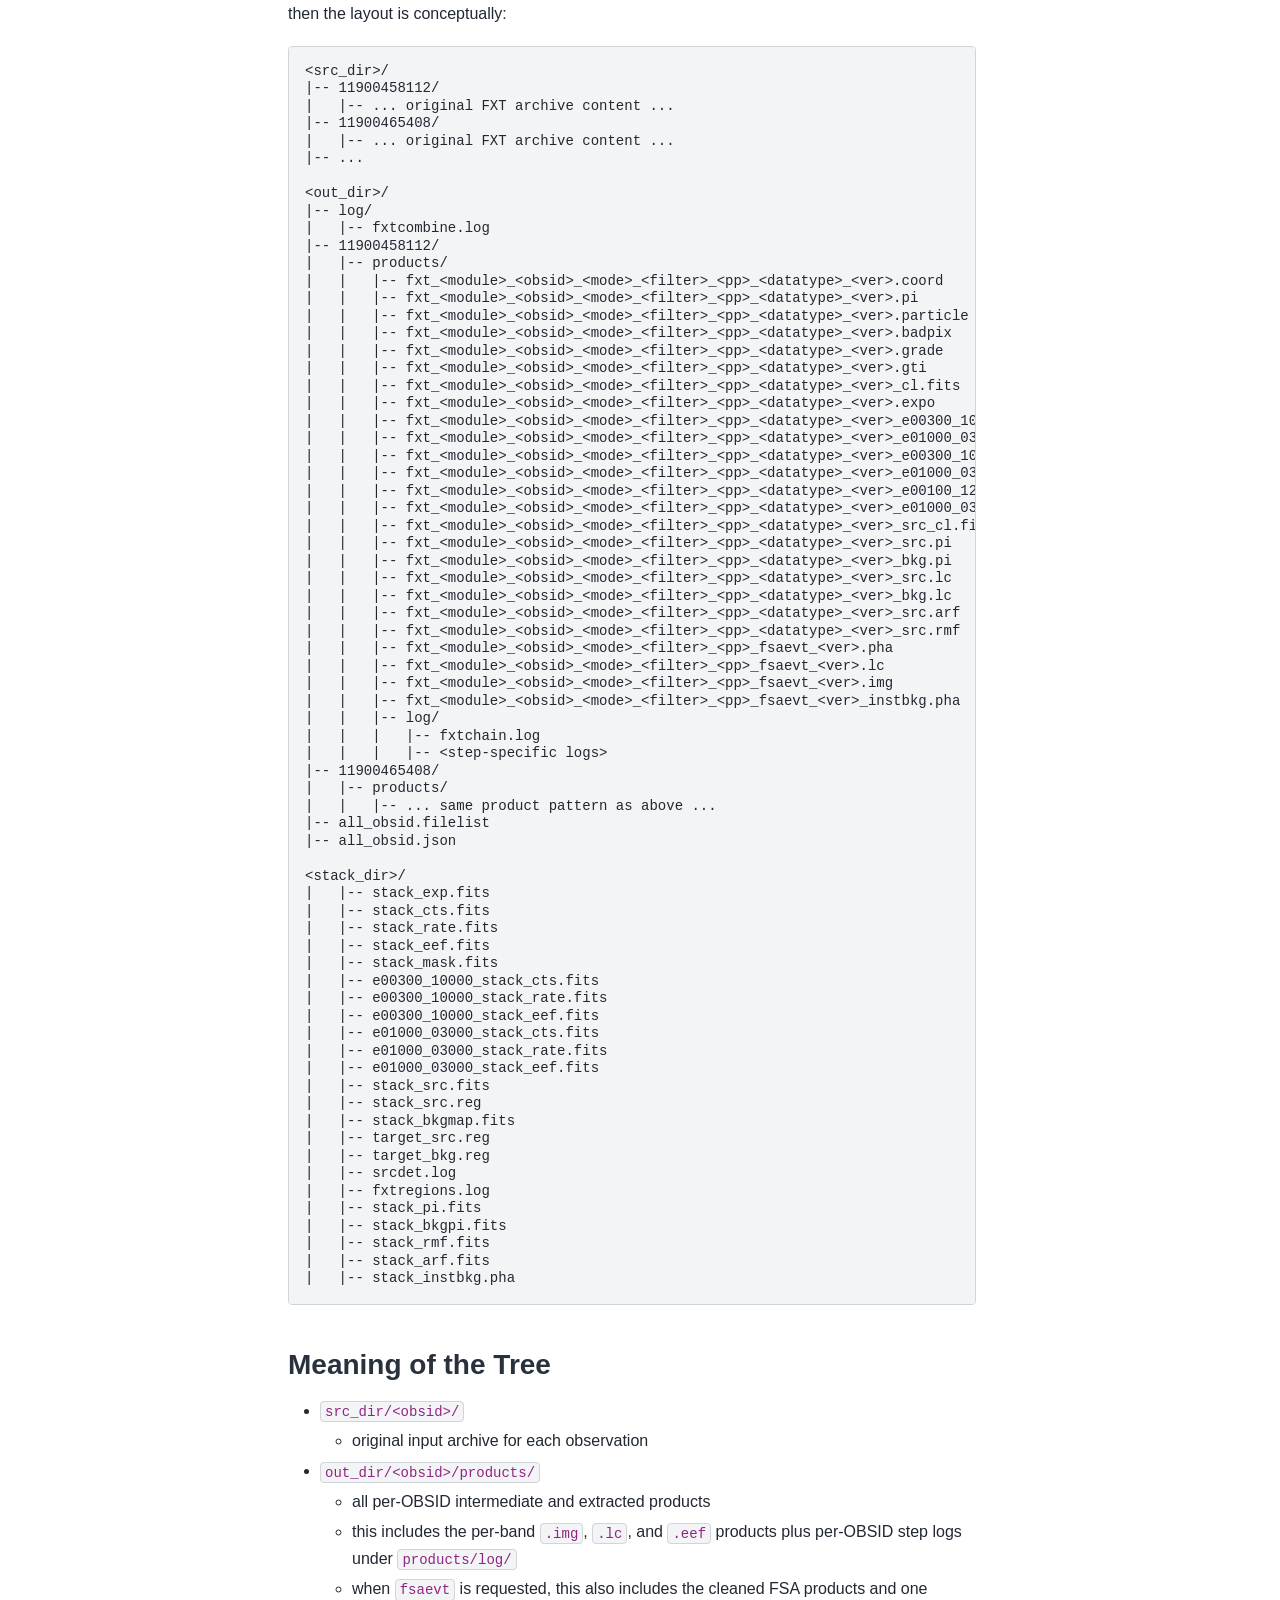
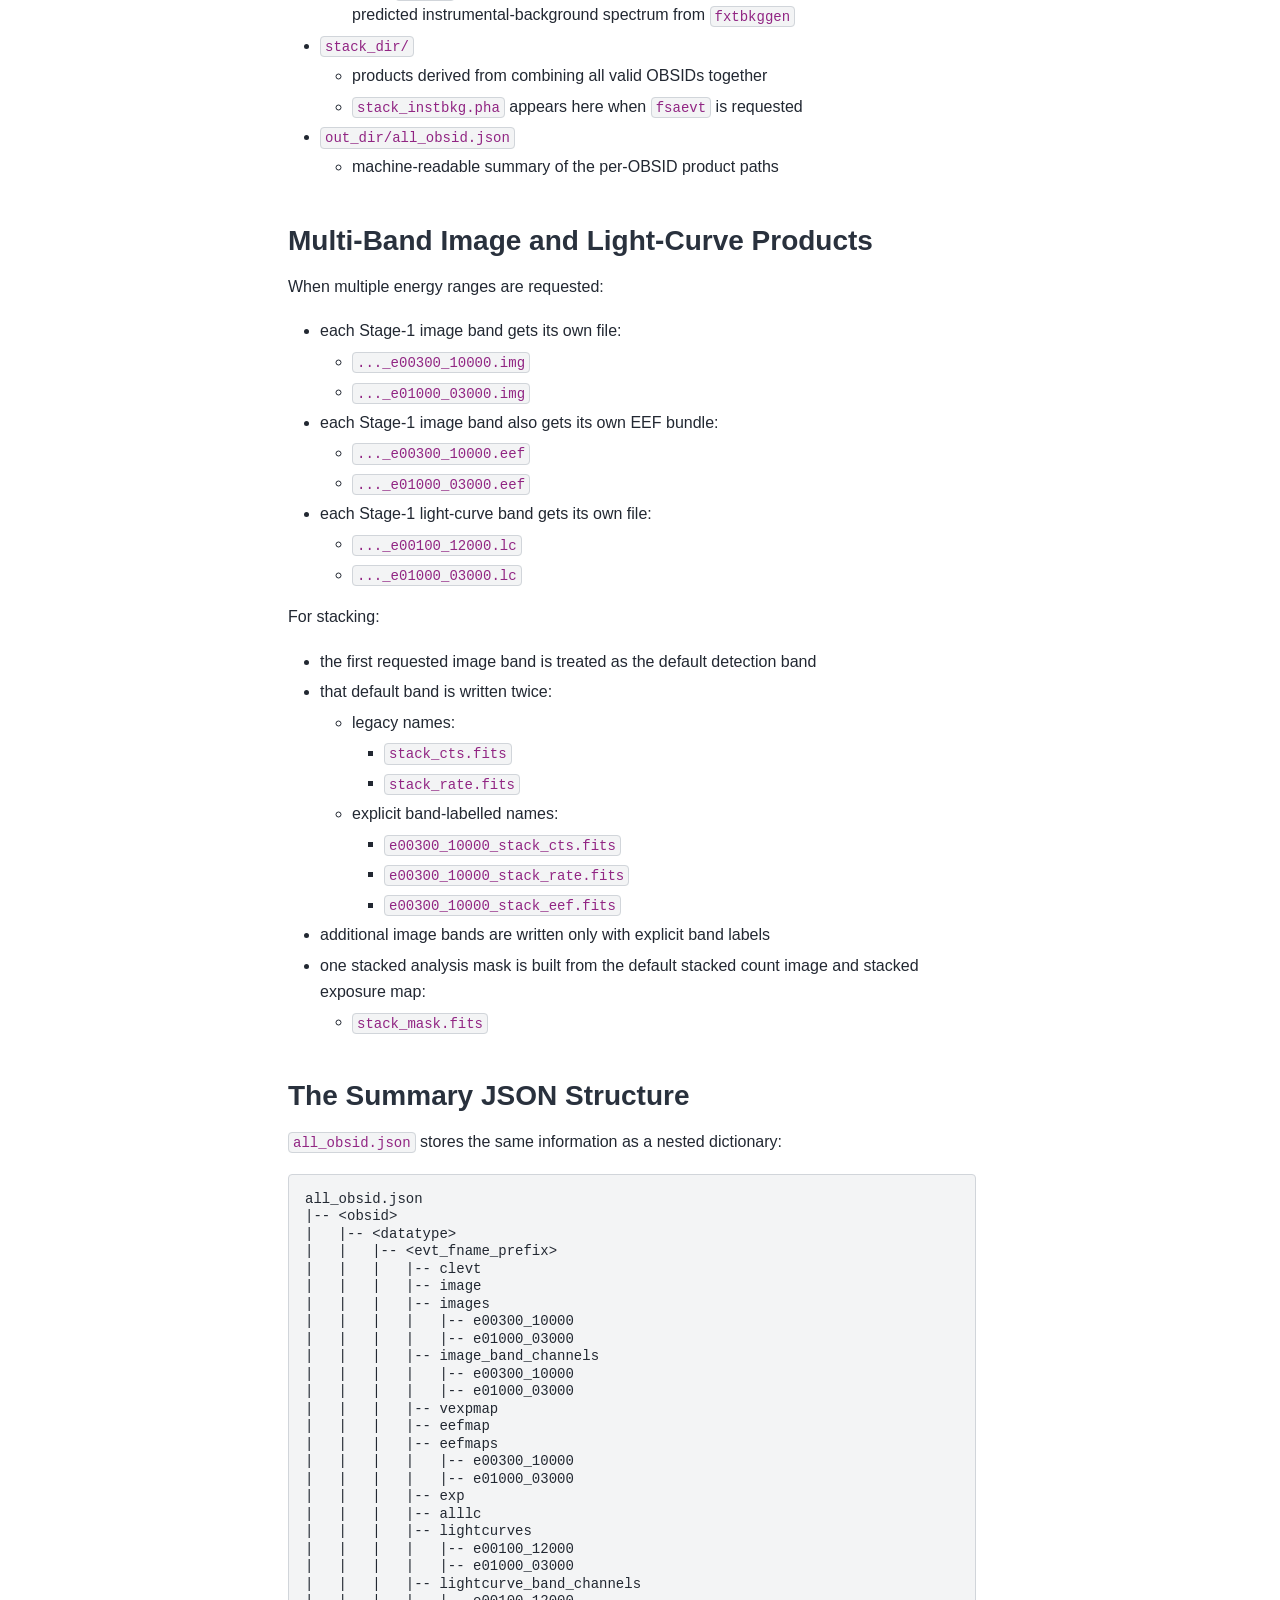
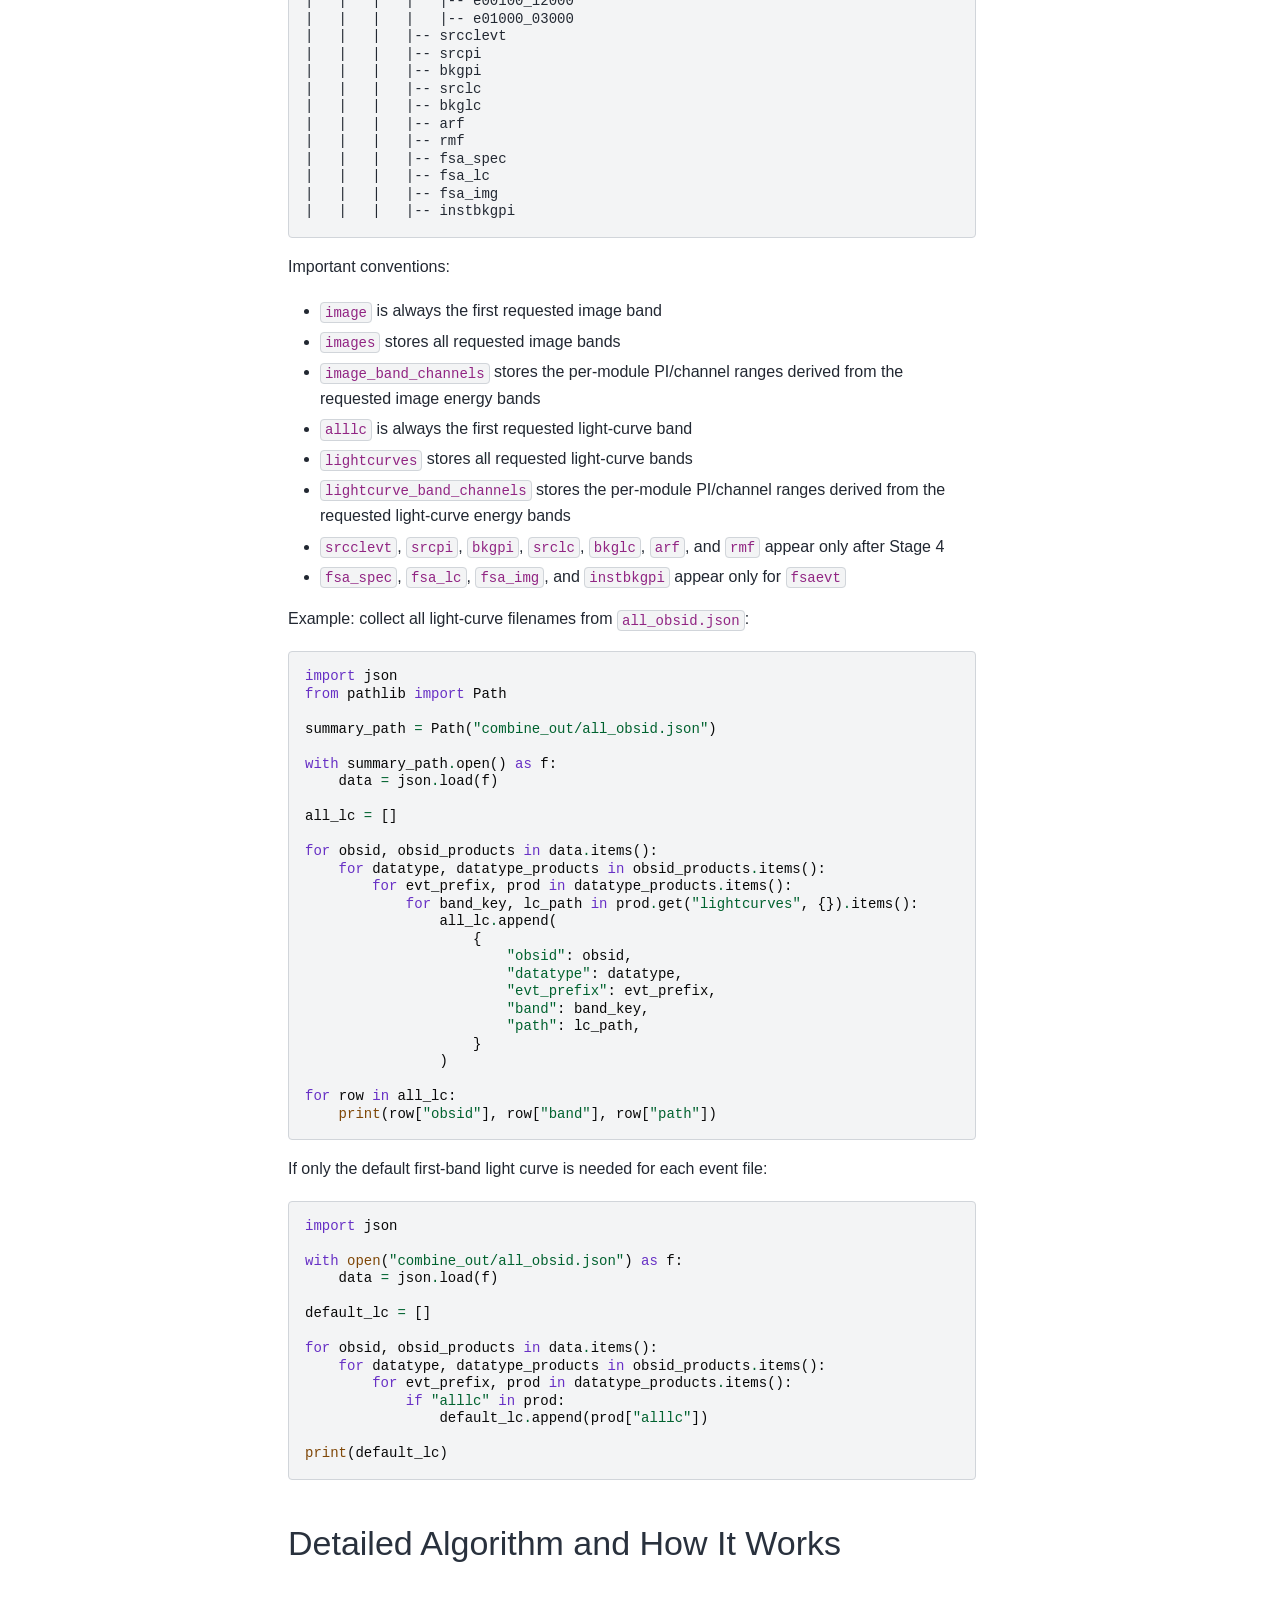
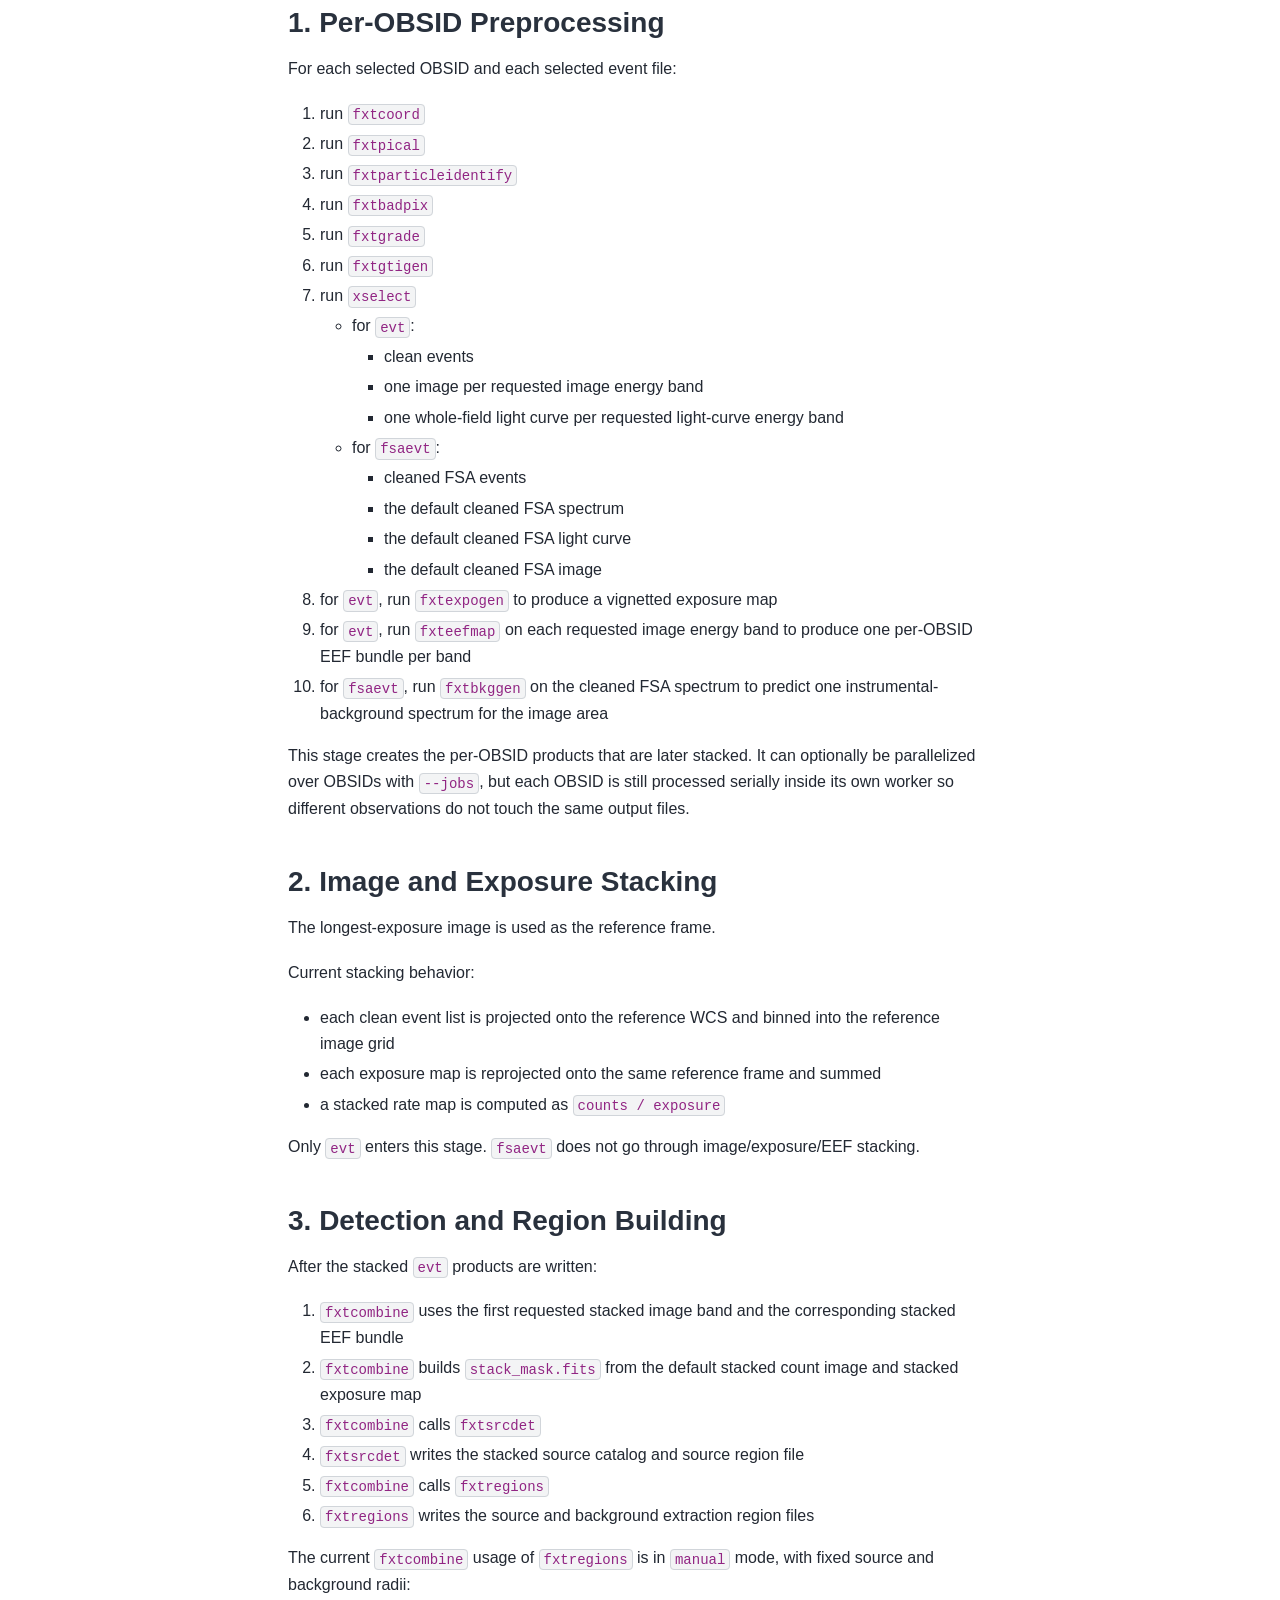
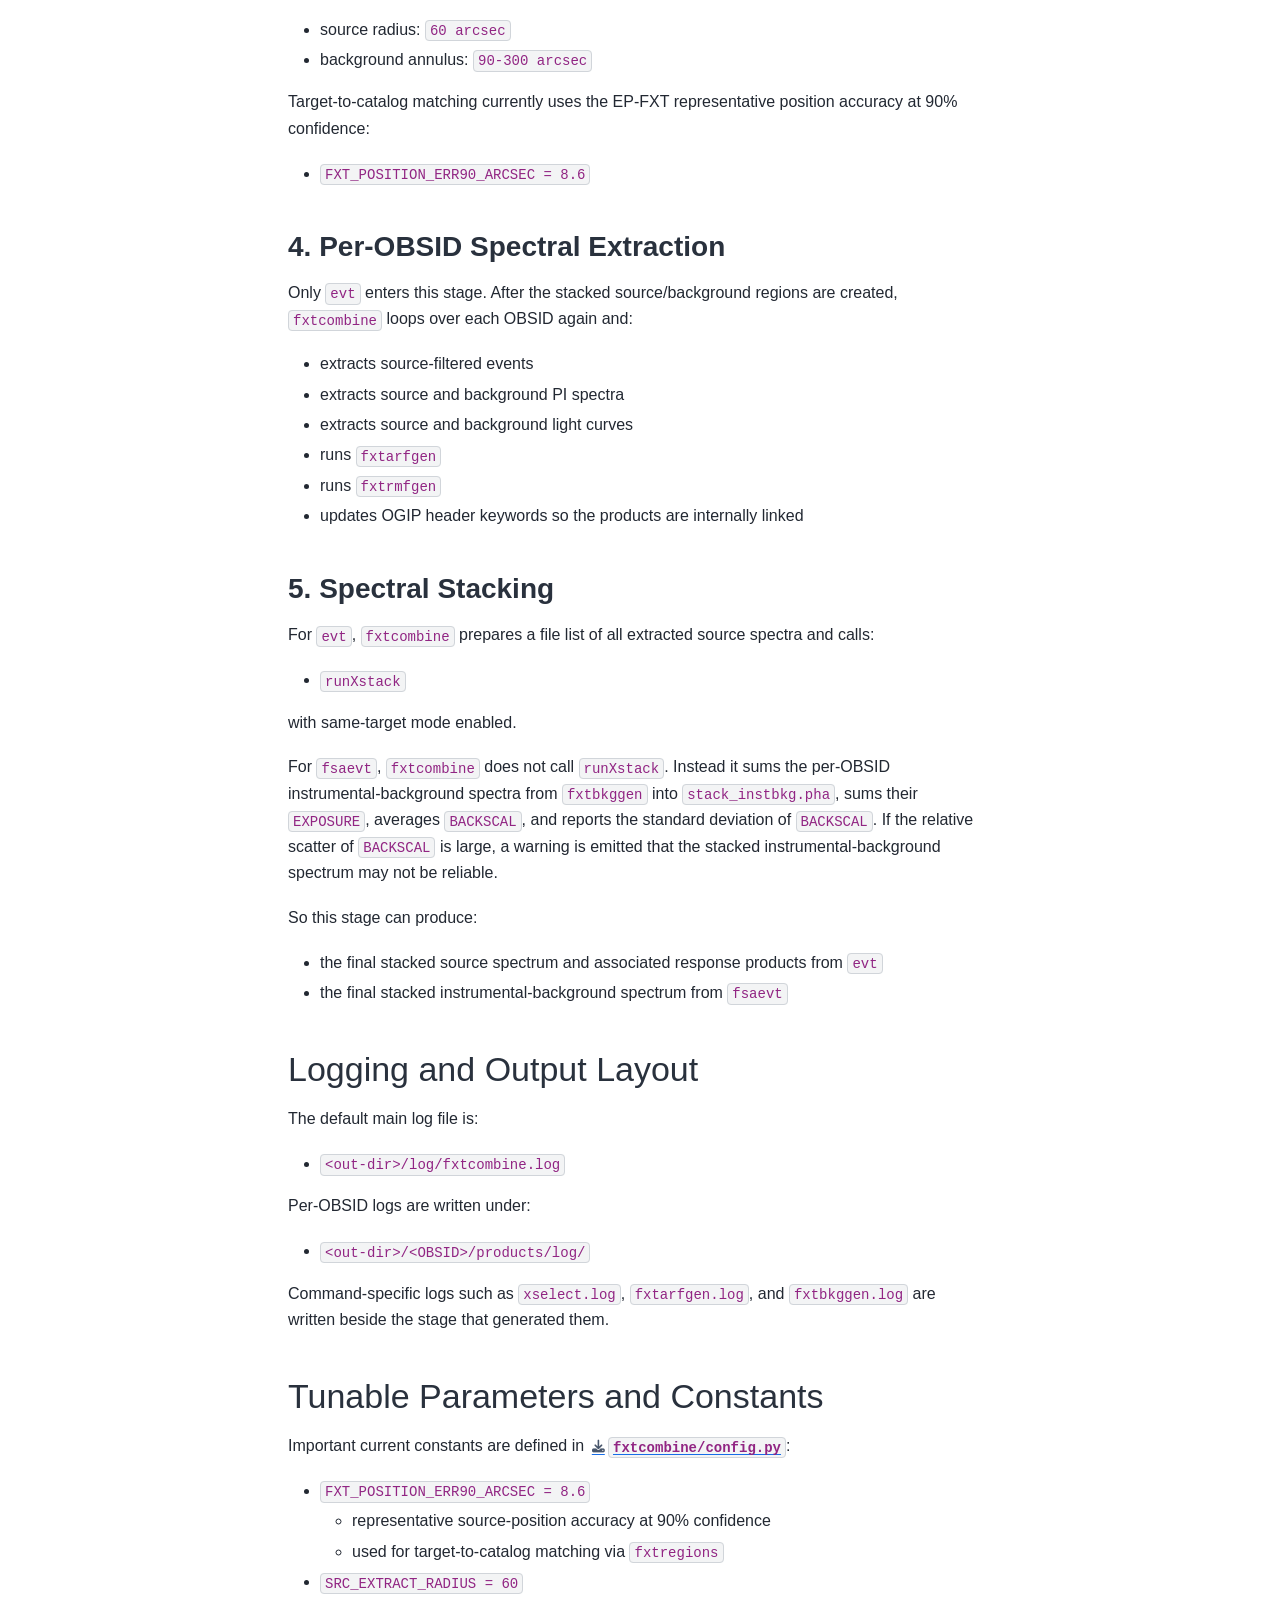
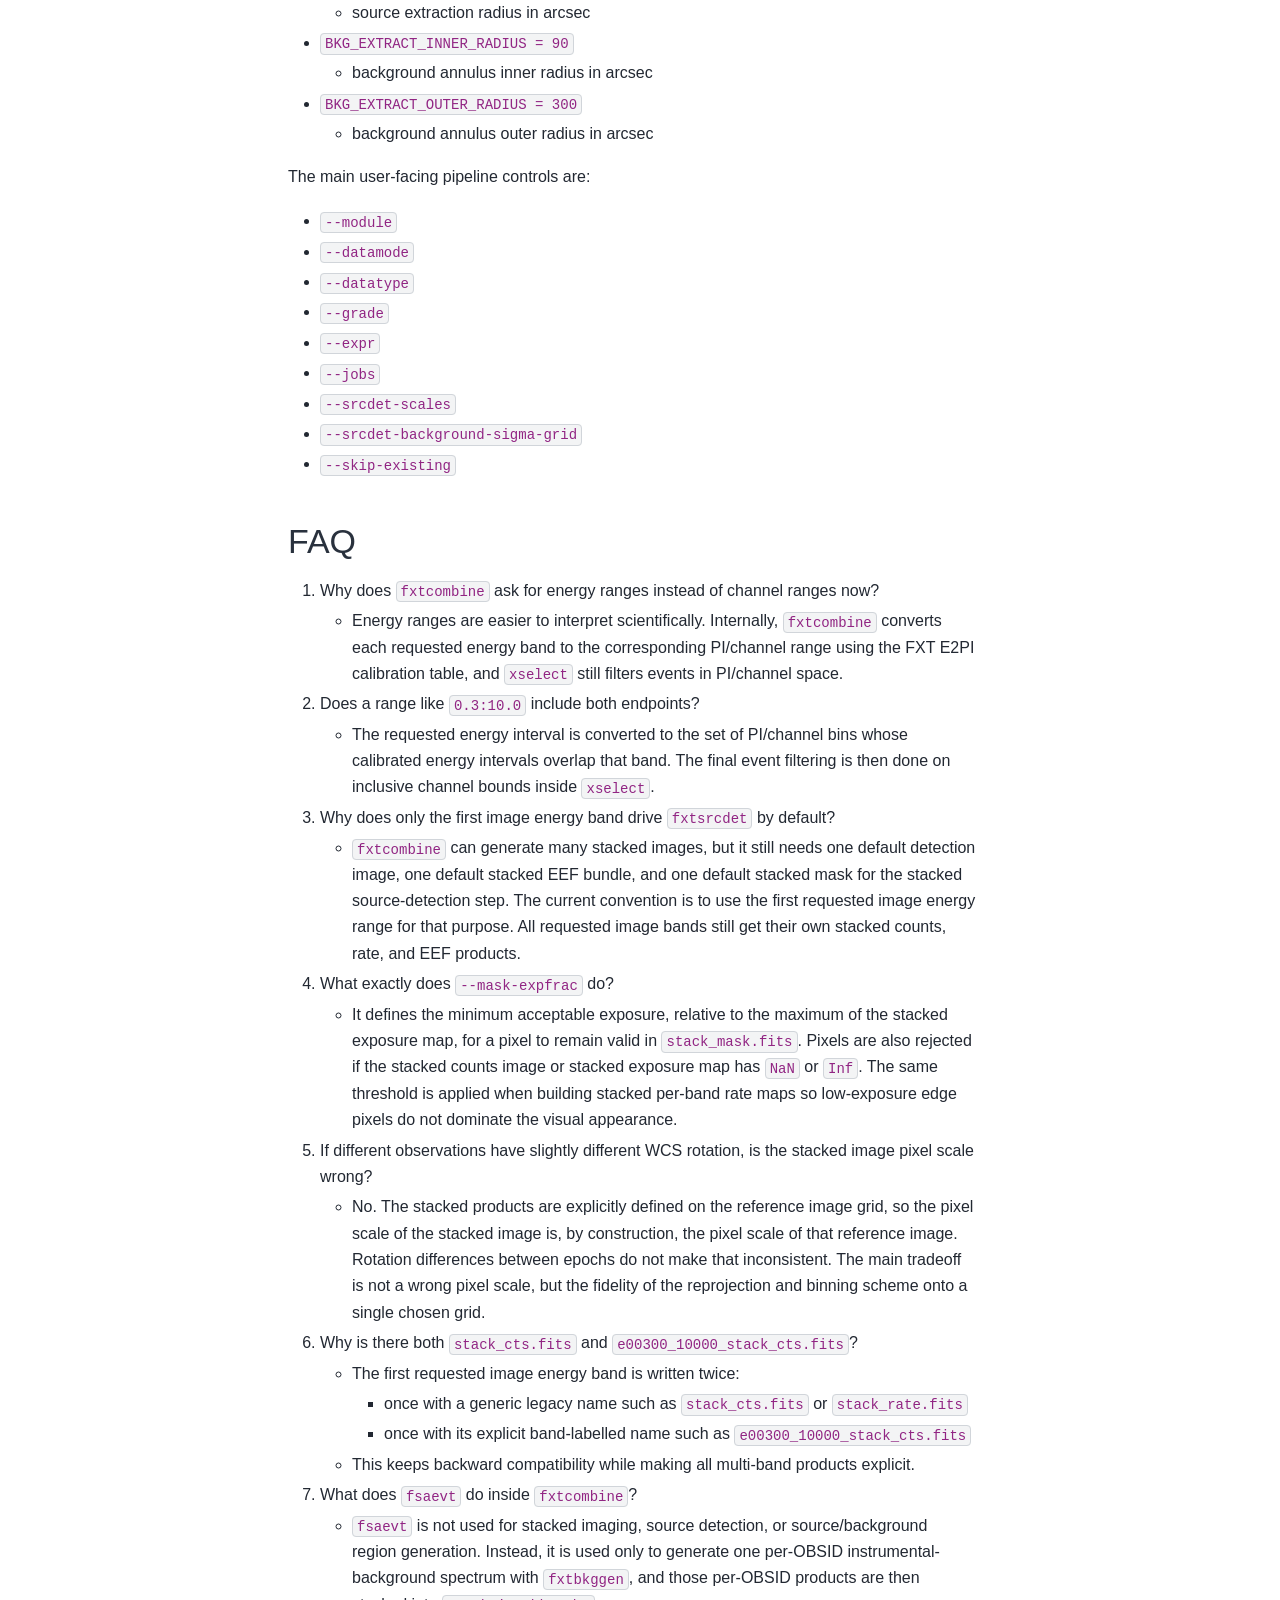
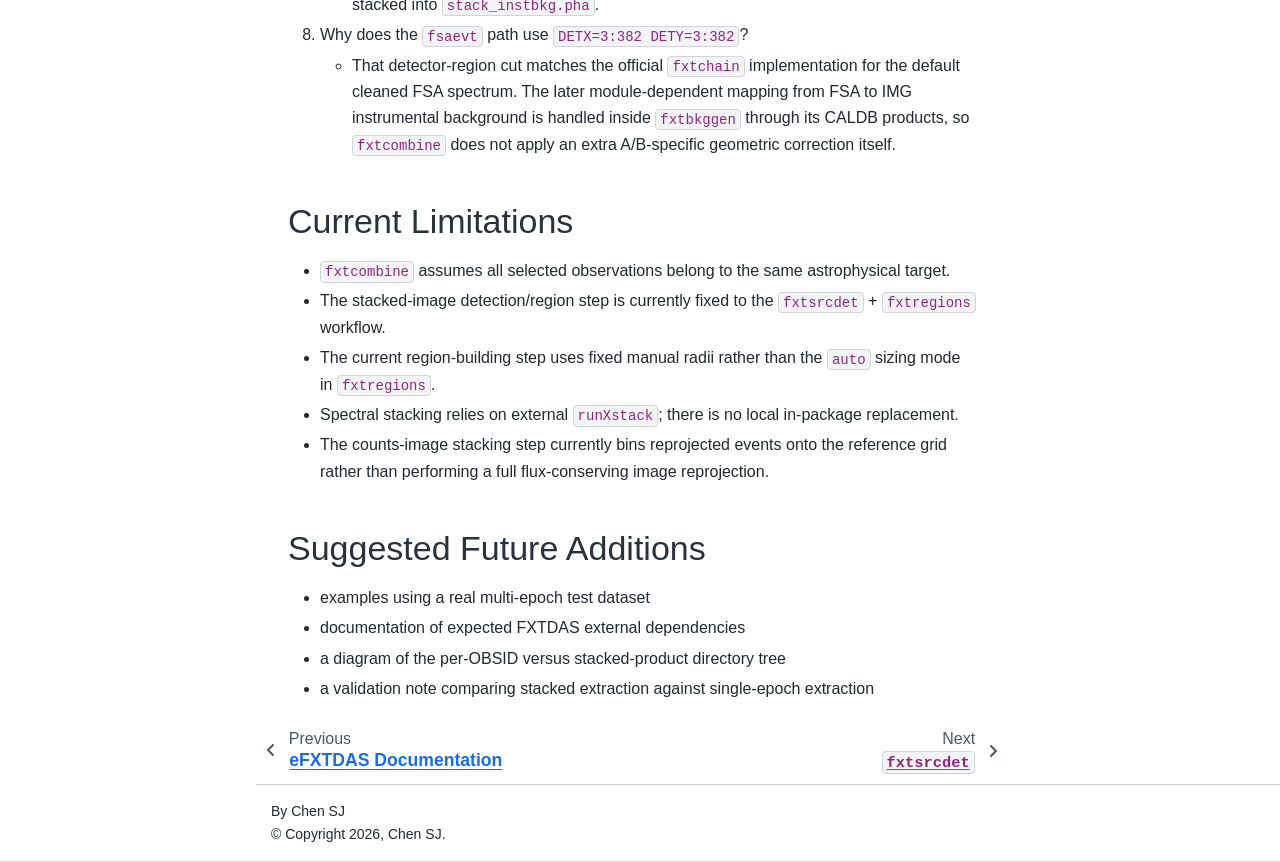
==== commit ece6a88f: "fixed fxtcombine __init__ stale import" ====
--- a/docs/_build/html/fxtcombine.html
+++ b/docs/_build/html/fxtcombine.html
@@ -314,6 +314,7 @@
 </li>
 <li class="toc-h2 nav-item toc-entry"><a class="reference internal nav-link" href="#logging-and-output-layout">Logging and Output Layout</a></li>
 <li class="toc-h2 nav-item toc-entry"><a class="reference internal nav-link" href="#tunable-parameters-and-constants">Tunable Parameters and Constants</a></li>
+<li class="toc-h2 nav-item toc-entry"><a class="reference internal nav-link" href="#faq">FAQ</a></li>
 <li class="toc-h2 nav-item toc-entry"><a class="reference internal nav-link" href="#current-limitations">Current Limitations</a></li>
 <li class="toc-h2 nav-item toc-entry"><a class="reference internal nav-link" href="#suggested-future-additions">Suggested Future Additions</a></li>
 </ul>
@@ -331,16 +332,19 @@
 <h1><code class="docutils literal notranslate"><span class="pre">fxtcombine</span></code><a class="headerlink" href="#fxtcombine" title="Link to this heading">#</a></h1>
 <section id="what-it-does">
 <h2>What It Does<a class="headerlink" href="#what-it-does" title="Link to this heading">#</a></h2>
-<p><code class="docutils literal notranslate"><span class="pre">fxtcombine</span></code> combines multiple EP-FXT observations of the same target into a stacked imaging product and a stacked X-ray spectrum.</p>
+<p><code class="docutils literal notranslate"><span class="pre">fxtcombine</span></code> combines multiple EP-FXT observations of the same target into stacked imaging products, a stacked source spectrum, and optionally a stacked instrumental-background spectrum derived from <code class="docutils literal notranslate"><span class="pre">fsaevt</span></code>.</p>
 <p>The current workflow:</p>
 <ul class="simple">
 <li><p>scans multiple OBSID directories and selects matching event products</p></li>
-<li><p>runs a simplified per-OBSID preprocessing chain to create clean events, images, and exposure maps</p></li>
-<li><p>reprojects and stacks images and vignetted exposure maps onto a common reference frame</p></li>
-<li><p>runs <code class="docutils literal notranslate"><span class="pre">fxtsrcdet</span></code> on the stacked image</p></li>
+<li><p>runs a simplified per-OBSID preprocessing chain</p></li>
+<li><p>for <code class="docutils literal notranslate"><span class="pre">evt</span></code>, creates clean events, multi-band images/light curves, exposure maps, and EEF bundles</p></li>
+<li><p>for <code class="docutils literal notranslate"><span class="pre">fsaevt</span></code>, creates the cleaned FSA products needed by <code class="docutils literal notranslate"><span class="pre">fxtbkggen</span></code> and predicts one instrumental-background spectrum per OBSID</p></li>
+<li><p>reprojects and stacks <code class="docutils literal notranslate"><span class="pre">evt</span></code> images, exposure maps, and EEF bundles onto a common reference frame</p></li>
+<li><p>runs <code class="docutils literal notranslate"><span class="pre">fxtsrcdet</span></code> on the stacked <code class="docutils literal notranslate"><span class="pre">evt</span></code> image</p></li>
 <li><p>runs <code class="docutils literal notranslate"><span class="pre">fxtregions</span></code> to generate source and background extraction regions</p></li>
-<li><p>re-enters each OBSID to extract source/background spectra and response products</p></li>
+<li><p>re-enters each OBSID to extract source/background spectra and response products from <code class="docutils literal notranslate"><span class="pre">evt</span></code></p></li>
 <li><p>calls external <code class="docutils literal notranslate"><span class="pre">runXstack</span></code> to build the final stacked source spectrum, background spectrum, RMF, and ARF</p></li>
+<li><p>sums per-OBSID <code class="docutils literal notranslate"><span class="pre">fsaevt</span></code> instrumental-background spectra into a stacked <code class="docutils literal notranslate"><span class="pre">stack_instbkg.pha</span></code></p></li>
 </ul>
 <p>This makes <code class="docutils literal notranslate"><span class="pre">fxtcombine</span></code> the top-level orchestration task in the current <code class="docutils literal notranslate"><span class="pre">eFXTDAS</span></code> toolkit.</p>
 </section>
@@ -352,8 +356,10 @@
 <span class="w">  </span>--obsid-lst<span class="w"> </span><span class="m">02001234567</span>,02001234568<span class="w"> </span><span class="se">\</span>
 <span class="w">  </span>--ra<span class="w"> </span><span class="m">9</span>.25937<span class="w"> </span><span class="se">\</span>
 <span class="w">  </span>--dec<span class="w"> </span><span class="m">9</span>.16681<span class="w"> </span><span class="se">\</span>
-<span class="w">  </span>--image-channel-ranges<span class="w"> </span><span class="s2">&quot;38:925,925:1023&quot;</span><span class="w"> </span><span class="se">\</span>
-<span class="w">  </span>--lightcurve-channel-ranges<span class="w"> </span><span class="s2">&quot;38:925,925:1023&quot;</span><span class="w"> </span><span class="se">\</span>
+<span class="w">  </span>--image-energy-ranges<span class="w"> </span><span class="s2">&quot;0.3:10.0,10.0:12.0&quot;</span><span class="w"> </span><span class="se">\</span>
+<span class="w">  </span>--lightcurve-energy-ranges<span class="w"> </span><span class="s2">&quot;0.1:12.0,10.0:12.0&quot;</span><span class="w"> </span><span class="se">\</span>
+<span class="w">  </span>--jobs<span class="w"> </span><span class="m">4</span><span class="w"> </span><span class="se">\</span>
+<span class="w">  </span>--stack-dir<span class="w"> </span>combine_stack<span class="w"> </span><span class="se">\</span>
 <span class="w">  </span>--out-dir<span class="w"> </span>combine_out
 </pre></div>
 </div>
@@ -362,8 +368,8 @@
 <span class="w">  </span>--obsid-lst<span class="w"> </span>obsids.txt<span class="w"> </span><span class="se">\</span>
 <span class="w">  </span>--ra<span class="w"> </span><span class="m">9</span>.25937<span class="w"> </span><span class="se">\</span>
 <span class="w">  </span>--dec<span class="w"> </span><span class="m">9</span>.16681<span class="w"> </span><span class="se">\</span>
-<span class="w">  </span>--image-channel-ranges<span class="w"> </span><span class="s2">&quot;38:925,925:1023&quot;</span><span class="w"> </span><span class="se">\</span>
-<span class="w">  </span>--lightcurve-channel-ranges<span class="w"> </span><span class="s2">&quot;38:925,925:1023&quot;</span><span class="w"> </span><span class="se">\</span>
+<span class="w">  </span>--image-energy-ranges<span class="w"> </span><span class="s2">&quot;0.3:10.0,10.0:12.0&quot;</span><span class="w"> </span><span class="se">\</span>
+<span class="w">  </span>--lightcurve-energy-ranges<span class="w"> </span><span class="s2">&quot;0.1:12.0,10.0:12.0&quot;</span><span class="w"> </span><span class="se">\</span>
 <span class="w">  </span>--out-dir<span class="w"> </span>combine_out<span class="w"> </span><span class="se">\</span>
 <span class="w">  </span>--skip-existing
 </pre></div>
@@ -379,11 +385,13 @@
     <span class="n">ra</span><span class="o">=</span><span class="mf">9.25937</span><span class="p">,</span>
     <span class="n">dec</span><span class="o">=</span><span class="mf">9.16681</span><span class="p">,</span>
     <span class="n">out_dir</span><span class="o">=</span><span class="s2">&quot;combine_out&quot;</span><span class="p">,</span>
+    <span class="n">stack_dir</span><span class="o">=</span><span class="s2">&quot;combine_stack&quot;</span><span class="p">,</span>
     <span class="n">module</span><span class="o">=</span><span class="s2">&quot;a,b&quot;</span><span class="p">,</span>
     <span class="n">datamode</span><span class="o">=</span><span class="s2">&quot;ff&quot;</span><span class="p">,</span>
-    <span class="n">datatype</span><span class="o">=</span><span class="s2">&quot;evt&quot;</span><span class="p">,</span>
-    <span class="n">image_channel_ranges</span><span class="o">=</span><span class="s2">&quot;38:925,925:1023&quot;</span><span class="p">,</span>
-    <span class="n">lightcurve_channel_ranges</span><span class="o">=</span><span class="s2">&quot;38:925,925:1023&quot;</span><span class="p">,</span>
+    <span class="n">datatype</span><span class="o">=</span><span class="s2">&quot;evt,fsaevt&quot;</span><span class="p">,</span>
+    <span class="n">image_energy_ranges</span><span class="o">=</span><span class="s2">&quot;0.3:10.0,10.0:12.0&quot;</span><span class="p">,</span>
+    <span class="n">lightcurve_energy_ranges</span><span class="o">=</span><span class="s2">&quot;0.1:12.0,10.0:12.0&quot;</span><span class="p">,</span>
+    <span class="n">jobs</span><span class="o">=</span><span class="mi">4</span><span class="p">,</span>
     <span class="n">skip_existing</span><span class="o">=</span><span class="kc">False</span><span class="p">,</span>
 <span class="p">)</span>
 </pre></div>
@@ -392,45 +400,146 @@
 <section id="inputs">
 <h3>Inputs<a class="headerlink" href="#inputs" title="Link to this heading">#</a></h3>
 <ul class="simple">
-<li><p>source directory with one subdirectory per OBSID</p></li>
-<li><p>target <code class="docutils literal notranslate"><span class="pre">RA</span></code>, <code class="docutils literal notranslate"><span class="pre">Dec</span></code></p></li>
-<li><p>one or more OBSIDs, passed either as a comma-separated list or a file</p></li>
-<li><p>optional module / datamode / datatype filtering</p></li>
+<li><p>required path-like inputs:</p>
+<ul>
+<li><p>source directory: <code class="docutils literal notranslate"><span class="pre">src_dir</span></code></p>
+<ul>
+<li><p>one subdirectory per OBSID</p></li>
+<li><p>each OBSID directory is expected to follow the standard FXT archive
+layout used by <code class="docutils literal notranslate"><span class="pre">get_input_files()</span></code></p></li>
+</ul>
+</li>
+<li><p>OBSID selection: <code class="docutils literal notranslate"><span class="pre">--obsid-lst</span></code></p>
+<ul>
+<li><p>either a comma-separated OBSID list or a file containing one OBSID per
+line</p></li>
+<li><p>only OBSIDs that both appear in <code class="docutils literal notranslate"><span class="pre">obsid_lst</span></code> and exist under <code class="docutils literal notranslate"><span class="pre">src_dir</span></code>
+are processed</p></li>
+</ul>
+</li>
+<li><p>output directory: <code class="docutils literal notranslate"><span class="pre">--out-dir</span></code></p>
+<ul>
+<li><p>root directory for per-OBSID products, summary files, and the main log</p></li>
+</ul>
+</li>
+<li><p>stacked output directory: <code class="docutils literal notranslate"><span class="pre">--stack-dir</span></code></p>
+<ul>
+<li><p>optional directory used only for stacked combined products</p></li>
+<li><p>default: <code class="docutils literal notranslate"><span class="pre">&lt;out-dir&gt;/stack</span></code></p></li>
+</ul>
+</li>
+</ul>
+</li>
+<li><p>required target inputs:</p>
+<ul>
+<li><p><code class="docutils literal notranslate"><span class="pre">--ra</span></code></p></li>
+<li><p><code class="docutils literal notranslate"><span class="pre">--dec</span></code></p></li>
+</ul>
+</li>
+<li><p>optional event-selection inputs:</p>
+<ul>
+<li><p><code class="docutils literal notranslate"><span class="pre">--module</span></code></p></li>
+<li><p><code class="docutils literal notranslate"><span class="pre">--datamode</span></code></p></li>
+<li><p><code class="docutils literal notranslate"><span class="pre">--datatype</span></code></p>
+<ul>
+<li><p>comma-separated datatype selection such as <code class="docutils literal notranslate"><span class="pre">evt</span></code> or <code class="docutils literal notranslate"><span class="pre">evt,fsaevt</span></code></p></li>
+<li><p><code class="docutils literal notranslate"><span class="pre">evt</span></code> is required for stacked imaging, <code class="docutils literal notranslate"><span class="pre">fxtsrcdet</span></code>, <code class="docutils literal notranslate"><span class="pre">fxtregions</span></code>, and stacked source spectra</p></li>
+<li><p><code class="docutils literal notranslate"><span class="pre">fsaevt</span></code> is optional and is used only for the instrumental-background workflow</p></li>
+</ul>
+</li>
+<li><p><code class="docutils literal notranslate"><span class="pre">--grade</span></code></p></li>
+<li><p><code class="docutils literal notranslate"><span class="pre">--expr</span></code></p></li>
+</ul>
+</li>
+<li><p>Stage-1 image and light-curve controls:</p>
+<ul>
+<li><p><code class="docutils literal notranslate"><span class="pre">--image-energy-ranges</span></code></p>
+<ul>
+<li><p>comma-separated energy ranges in keV such as <code class="docutils literal notranslate"><span class="pre">0.3:10.0,10.0:12.0</span></code></p></li>
+<li><p>each range is converted internally to the corresponding PI/channel range
+for the relevant FXT module and then applied through <code class="docutils literal notranslate"><span class="pre">xselect</span></code></p></li>
+<li><p>one image is generated per range</p></li>
+<li><p>the first requested image band is used by default for later stacked source
+detection, and its <code class="docutils literal notranslate"><span class="pre">emin</span></code>/<code class="docutils literal notranslate"><span class="pre">emax</span></code> are also passed to <code class="docutils literal notranslate"><span class="pre">fxteefmap</span></code>,
+<code class="docutils literal notranslate"><span class="pre">fxtsrcdet</span></code>, and <code class="docutils literal notranslate"><span class="pre">fxtregions</span></code></p></li>
+</ul>
+</li>
+<li><p><code class="docutils literal notranslate"><span class="pre">--lightcurve-energy-ranges</span></code></p>
+<ul>
+<li><p>comma-separated energy ranges in keV such as <code class="docutils literal notranslate"><span class="pre">0.1:12.0,10.0:12.0</span></code></p></li>
+<li><p>each range is converted internally to the corresponding PI/channel range
+for the relevant FXT module and then applied through <code class="docutils literal notranslate"><span class="pre">xselect</span></code></p></li>
+<li><p>one whole-field light curve is generated per range</p></li>
+</ul>
+</li>
+<li><p><code class="docutils literal notranslate"><span class="pre">--mask-expfrac</span></code></p>
+<ul>
+<li><p>minimum stacked exposure fraction, relative to the maximum of the
+stacked exposure map, required to keep a pixel in the stacked analysis
+mask</p></li>
+<li><p>pixels are also rejected if the default stacked count image or stacked
+exposure map contains <code class="docutils literal notranslate"><span class="pre">NaN</span></code> or <code class="docutils literal notranslate"><span class="pre">Inf</span></code></p></li>
+<li><p>the generated <code class="docutils literal notranslate"><span class="pre">stack_mask.fits</span></code> is passed directly to <code class="docutils literal notranslate"><span class="pre">fxtsrcdet</span></code></p></li>
+</ul>
+</li>
+</ul>
+</li>
+<li><p>workflow controls:</p>
+<ul>
+<li><p><code class="docutils literal notranslate"><span class="pre">--jobs</span></code></p>
+<ul>
+<li><p>number of parallel OBSID workers used in Stage 1</p></li>
+<li><p>each worker owns one OBSID and writes only inside that OBSID’s own
+<code class="docutils literal notranslate"><span class="pre">products/</span></code> and <code class="docutils literal notranslate"><span class="pre">products/log/</span></code> directory</p></li>
+<li><p>default: <code class="docutils literal notranslate"><span class="pre">1</span></code></p></li>
+</ul>
+</li>
+<li><p><code class="docutils literal notranslate"><span class="pre">--srcdet-scales</span></code></p>
+<ul>
+<li><p>wavelet scales in pixels forwarded to <code class="docutils literal notranslate"><span class="pre">fxtsrcdet</span></code> for stacked source
+detection</p></li>
+<li><p>default: <code class="docutils literal notranslate"><span class="pre">1,2,4,8,16</span></code></p></li>
+</ul>
+</li>
+<li><p><code class="docutils literal notranslate"><span class="pre">--srcdet-background-sigma-grid</span></code></p>
+<ul>
+<li><p>Gaussian smoothing scales in pixels forwarded to <code class="docutils literal notranslate"><span class="pre">fxtsrcdet</span></code> for its
+adaptive background model</p></li>
+<li><p>default: <code class="docutils literal notranslate"><span class="pre">4,8,16,32,64</span></code></p></li>
+</ul>
+</li>
+<li><p><code class="docutils literal notranslate"><span class="pre">--skip-existing</span></code></p></li>
+<li><p><code class="docutils literal notranslate"><span class="pre">--log-level</span></code></p></li>
+<li><p><code class="docutils literal notranslate"><span class="pre">--log-file</span></code></p></li>
+</ul>
+</li>
 </ul>
 </section>
 <section id="outputs">
 <h3>Outputs<a class="headerlink" href="#outputs" title="Link to this heading">#</a></h3>
+<p><code class="docutils literal notranslate"><span class="pre">fxtcombine</span></code> writes a directory tree under <code class="docutils literal notranslate"><span class="pre">out_dir</span></code> that contains:</p>
 <ul class="simple">
 <li><p>per-OBSID intermediate products under <code class="docutils literal notranslate"><span class="pre">&lt;out-dir&gt;/&lt;OBSID&gt;/products/</span></code></p></li>
-<li><p>stacked imaging products under <code class="docutils literal notranslate"><span class="pre">&lt;out-dir&gt;/stack/</span></code></p></li>
-<li><p>stacked source catalog and region products</p></li>
-<li><p>final stacked spectrum products from <code class="docutils literal notranslate"><span class="pre">runXstack</span></code></p></li>
-<li><p>summary JSON and per-step logs</p></li>
-</ul>
-<p>Typical stacked products include:</p>
-<ul class="simple">
-<li><p><code class="docutils literal notranslate"><span class="pre">evt_stack_cts.fits</span></code></p></li>
-<li><p><code class="docutils literal notranslate"><span class="pre">evt_stack_exp.fits</span></code></p></li>
-<li><p><code class="docutils literal notranslate"><span class="pre">evt_stack_rate.fits</span></code></p></li>
-<li><p><code class="docutils literal notranslate"><span class="pre">stack_src.fits</span></code></p></li>
-<li><p><code class="docutils literal notranslate"><span class="pre">stack_src.reg</span></code></p></li>
-<li><p><code class="docutils literal notranslate"><span class="pre">target_src.reg</span></code></p></li>
-<li><p><code class="docutils literal notranslate"><span class="pre">target_bkg.reg</span></code></p></li>
-<li><p><code class="docutils literal notranslate"><span class="pre">stack_pi.fits</span></code></p></li>
-<li><p><code class="docutils literal notranslate"><span class="pre">stack_bkgpi.fits</span></code></p></li>
-<li><p><code class="docutils literal notranslate"><span class="pre">stack_rmf.fits</span></code></p></li>
-<li><p><code class="docutils literal notranslate"><span class="pre">stack_arf.fits</span></code></p></li>
+<li><p>stacked imaging / region / spectral products under <code class="docutils literal notranslate"><span class="pre">stack_dir</span></code></p></li>
+<li><p>summary files such as <code class="docutils literal notranslate"><span class="pre">all_obsid.json</span></code> and <code class="docutils literal notranslate"><span class="pre">all_obsid.filelist</span></code></p></li>
+<li><p>main and per-step log files</p></li>
+</ul>
+<p>The full output layout, including the relationship between <code class="docutils literal notranslate"><span class="pre">src_dir</span></code>,
+<code class="docutils literal notranslate"><span class="pre">obsid_lst</span></code>, and <code class="docutils literal notranslate"><span class="pre">out_dir</span></code>, is shown in the next section:</p>
+<ul class="simple">
+<li><p><code class="docutils literal notranslate"><span class="pre">Output</span> <span class="pre">Data</span> <span class="pre">Structure</span></code></p></li>
 </ul>
 </section>
 </section>
 <section id="output-data-structure">
 <h2>Output Data Structure<a class="headerlink" href="#output-data-structure" title="Link to this heading">#</a></h2>
 <p>The most useful way to understand <code class="docutils literal notranslate"><span class="pre">fxtcombine</span></code> outputs is as a directory tree
-linked to the three main path-like inputs:</p>
+linked to the four main path-like inputs:</p>
 <ul class="simple">
 <li><p><code class="docutils literal notranslate"><span class="pre">src_dir</span></code>: input archive with one subdirectory per OBSID</p></li>
 <li><p><code class="docutils literal notranslate"><span class="pre">obsid_lst</span></code>: which OBSID subdirectories under <code class="docutils literal notranslate"><span class="pre">src_dir</span></code> are actually used</p></li>
 <li><p><code class="docutils literal notranslate"><span class="pre">out_dir</span></code>: where all combined products are written</p></li>
+<li><p><code class="docutils literal notranslate"><span class="pre">stack_dir</span></code>: where the stacked combined science products are written</p></li>
 </ul>
 <section id="input-output-relationship">
 <h3>Input/Output Relationship<a class="headerlink" href="#input-output-relationship" title="Link to this heading">#</a></h3>
@@ -438,8 +547,9 @@
 <div class="highlight-bash notranslate"><div class="highlight"><pre><span></span>fxtcombine<span class="w"> </span>&lt;src_dir&gt;<span class="w"> </span><span class="se">\</span>
 <span class="w">  </span>--obsid-lst<span class="w"> </span><span class="m">11900458112</span>,11900465408<span class="w"> </span><span class="se">\</span>
 <span class="w">  </span>--out-dir<span class="w"> </span>&lt;out_dir&gt;<span class="w"> </span><span class="se">\</span>
-<span class="w">  </span>--image-channel-ranges<span class="w"> </span><span class="m">38</span>:925,100:300<span class="w"> </span><span class="se">\</span>
-<span class="w">  </span>--lightcurve-channel-ranges<span class="w"> </span><span class="m">0</span>:1023,100:300
+<span class="w">  </span>--stack-dir<span class="w"> </span>&lt;stack_dir&gt;<span class="w"> </span><span class="se">\</span>
+<span class="w">  </span>--image-energy-ranges<span class="w"> </span><span class="m">0</span>.3:10.0,1.0:3.0<span class="w"> </span><span class="se">\</span>
+<span class="w">  </span>--lightcurve-energy-ranges<span class="w"> </span><span class="m">0</span>.1:12.0,1.0:3.0
 </pre></div>
 </div>
 <p>then the layout is conceptually:</p>
@@ -463,46 +573,56 @@
 |   |   |-- fxt_&lt;module&gt;_&lt;obsid&gt;_&lt;mode&gt;_&lt;filter&gt;_&lt;pp&gt;_&lt;datatype&gt;_&lt;ver&gt;.gti
 |   |   |-- fxt_&lt;module&gt;_&lt;obsid&gt;_&lt;mode&gt;_&lt;filter&gt;_&lt;pp&gt;_&lt;datatype&gt;_&lt;ver&gt;_cl.fits
 |   |   |-- fxt_&lt;module&gt;_&lt;obsid&gt;_&lt;mode&gt;_&lt;filter&gt;_&lt;pp&gt;_&lt;datatype&gt;_&lt;ver&gt;.expo
-|   |   |-- fxt_&lt;module&gt;_&lt;obsid&gt;_&lt;mode&gt;_&lt;filter&gt;_&lt;pp&gt;_&lt;datatype&gt;_&lt;ver&gt;_ch0038_0925.img
-|   |   |-- fxt_&lt;module&gt;_&lt;obsid&gt;_&lt;mode&gt;_&lt;filter&gt;_&lt;pp&gt;_&lt;datatype&gt;_&lt;ver&gt;_ch0100_0300.img
-|   |   |-- fxt_&lt;module&gt;_&lt;obsid&gt;_&lt;mode&gt;_&lt;filter&gt;_&lt;pp&gt;_&lt;datatype&gt;_&lt;ver&gt;_ch0000_1023.lc
-|   |   |-- fxt_&lt;module&gt;_&lt;obsid&gt;_&lt;mode&gt;_&lt;filter&gt;_&lt;pp&gt;_&lt;datatype&gt;_&lt;ver&gt;_ch0100_0300.lc
-|   |   |-- fxt_&lt;module&gt;_&lt;obsid&gt;_&lt;mode&gt;_&lt;filter&gt;_&lt;pp&gt;_&lt;datatype&gt;_&lt;ver&gt;_src.fits
+|   |   |-- fxt_&lt;module&gt;_&lt;obsid&gt;_&lt;mode&gt;_&lt;filter&gt;_&lt;pp&gt;_&lt;datatype&gt;_&lt;ver&gt;_e00300_10000.eef
+|   |   |-- fxt_&lt;module&gt;_&lt;obsid&gt;_&lt;mode&gt;_&lt;filter&gt;_&lt;pp&gt;_&lt;datatype&gt;_&lt;ver&gt;_e01000_03000.eef
+|   |   |-- fxt_&lt;module&gt;_&lt;obsid&gt;_&lt;mode&gt;_&lt;filter&gt;_&lt;pp&gt;_&lt;datatype&gt;_&lt;ver&gt;_e00300_10000.img
+|   |   |-- fxt_&lt;module&gt;_&lt;obsid&gt;_&lt;mode&gt;_&lt;filter&gt;_&lt;pp&gt;_&lt;datatype&gt;_&lt;ver&gt;_e01000_03000.img
+|   |   |-- fxt_&lt;module&gt;_&lt;obsid&gt;_&lt;mode&gt;_&lt;filter&gt;_&lt;pp&gt;_&lt;datatype&gt;_&lt;ver&gt;_e00100_12000.lc
+|   |   |-- fxt_&lt;module&gt;_&lt;obsid&gt;_&lt;mode&gt;_&lt;filter&gt;_&lt;pp&gt;_&lt;datatype&gt;_&lt;ver&gt;_e01000_03000.lc
+|   |   |-- fxt_&lt;module&gt;_&lt;obsid&gt;_&lt;mode&gt;_&lt;filter&gt;_&lt;pp&gt;_&lt;datatype&gt;_&lt;ver&gt;_src_cl.fits
 |   |   |-- fxt_&lt;module&gt;_&lt;obsid&gt;_&lt;mode&gt;_&lt;filter&gt;_&lt;pp&gt;_&lt;datatype&gt;_&lt;ver&gt;_src.pi
 |   |   |-- fxt_&lt;module&gt;_&lt;obsid&gt;_&lt;mode&gt;_&lt;filter&gt;_&lt;pp&gt;_&lt;datatype&gt;_&lt;ver&gt;_bkg.pi
 |   |   |-- fxt_&lt;module&gt;_&lt;obsid&gt;_&lt;mode&gt;_&lt;filter&gt;_&lt;pp&gt;_&lt;datatype&gt;_&lt;ver&gt;_src.lc
 |   |   |-- fxt_&lt;module&gt;_&lt;obsid&gt;_&lt;mode&gt;_&lt;filter&gt;_&lt;pp&gt;_&lt;datatype&gt;_&lt;ver&gt;_bkg.lc
 |   |   |-- fxt_&lt;module&gt;_&lt;obsid&gt;_&lt;mode&gt;_&lt;filter&gt;_&lt;pp&gt;_&lt;datatype&gt;_&lt;ver&gt;_src.arf
 |   |   |-- fxt_&lt;module&gt;_&lt;obsid&gt;_&lt;mode&gt;_&lt;filter&gt;_&lt;pp&gt;_&lt;datatype&gt;_&lt;ver&gt;_src.rmf
+|   |   |-- fxt_&lt;module&gt;_&lt;obsid&gt;_&lt;mode&gt;_&lt;filter&gt;_&lt;pp&gt;_fsaevt_&lt;ver&gt;.pha
+|   |   |-- fxt_&lt;module&gt;_&lt;obsid&gt;_&lt;mode&gt;_&lt;filter&gt;_&lt;pp&gt;_fsaevt_&lt;ver&gt;.lc
+|   |   |-- fxt_&lt;module&gt;_&lt;obsid&gt;_&lt;mode&gt;_&lt;filter&gt;_&lt;pp&gt;_fsaevt_&lt;ver&gt;.img
+|   |   |-- fxt_&lt;module&gt;_&lt;obsid&gt;_&lt;mode&gt;_&lt;filter&gt;_&lt;pp&gt;_fsaevt_&lt;ver&gt;_instbkg.pha
 |   |   |-- log/
 |   |   |   |-- fxtchain.log
 |   |   |   |-- &lt;step-specific logs&gt;
 |-- 11900465408/
 |   |-- products/
 |   |   |-- ... same product pattern as above ...
-|-- stack/
-|   |-- evt_stack_exp.fits
-|   |-- evt_stack_cts.fits
-|   |-- evt_stack_rate.fits
-|   |-- evt_ch0038_0925_stack_cts.fits
-|   |-- evt_ch0038_0925_stack_rate.fits
-|   |-- evt_ch0100_0300_stack_cts.fits
-|   |-- evt_stack_eef.fits
+|-- all_obsid.filelist
+|-- all_obsid.json
+
+&lt;stack_dir&gt;/
+|   |-- stack_exp.fits
+|   |-- stack_cts.fits
+|   |-- stack_rate.fits
+|   |-- stack_eef.fits
+|   |-- stack_mask.fits
+|   |-- e00300_10000_stack_cts.fits
+|   |-- e00300_10000_stack_rate.fits
+|   |-- e00300_10000_stack_eef.fits
+|   |-- e01000_03000_stack_cts.fits
+|   |-- e01000_03000_stack_rate.fits
+|   |-- e01000_03000_stack_eef.fits
 |   |-- stack_src.fits
 |   |-- stack_src.reg
 |   |-- stack_bkgmap.fits
 |   |-- target_src.reg
 |   |-- target_bkg.reg
-|   |-- fxteefmap.log
 |   |-- srcdet.log
 |   |-- fxtregions.log
 |   |-- stack_pi.fits
 |   |-- stack_bkgpi.fits
 |   |-- stack_rmf.fits
 |   |-- stack_arf.fits
-|   |-- stack_runXstack.log
-|-- all_obsid.filelist
-|-- all_obsid.json
+|   |-- stack_instbkg.pha
 </pre></div>
 </div>
 </section>
@@ -517,11 +637,16 @@
 <li><p><code class="docutils literal notranslate"><span class="pre">out_dir/&lt;obsid&gt;/products/</span></code></p>
 <ul>
 <li><p>all per-OBSID intermediate and extracted products</p></li>
-</ul>
-</li>
-<li><p><code class="docutils literal notranslate"><span class="pre">out_dir/stack/</span></code></p>
+<li><p>this includes the per-band <code class="docutils literal notranslate"><span class="pre">.img</span></code>, <code class="docutils literal notranslate"><span class="pre">.lc</span></code>, and <code class="docutils literal notranslate"><span class="pre">.eef</span></code> products plus
+per-OBSID step logs under <code class="docutils literal notranslate"><span class="pre">products/log/</span></code></p></li>
+<li><p>when <code class="docutils literal notranslate"><span class="pre">fsaevt</span></code> is requested, this also includes the cleaned FSA products and
+one predicted instrumental-background spectrum from <code class="docutils literal notranslate"><span class="pre">fxtbkggen</span></code></p></li>
+</ul>
+</li>
+<li><p><code class="docutils literal notranslate"><span class="pre">stack_dir/</span></code></p>
 <ul>
 <li><p>products derived from combining all valid OBSIDs together</p></li>
+<li><p><code class="docutils literal notranslate"><span class="pre">stack_instbkg.pha</span></code> appears here when <code class="docutils literal notranslate"><span class="pre">fsaevt</span></code> is requested</p></li>
 </ul>
 </li>
 <li><p><code class="docutils literal notranslate"><span class="pre">out_dir/all_obsid.json</span></code></p>
@@ -533,18 +658,24 @@
 </section>
 <section id="multi-band-image-and-light-curve-products">
 <h3>Multi-Band Image and Light-Curve Products<a class="headerlink" href="#multi-band-image-and-light-curve-products" title="Link to this heading">#</a></h3>
-<p>When multiple channel ranges are requested:</p>
+<p>When multiple energy ranges are requested:</p>
 <ul class="simple">
 <li><p>each Stage-1 image band gets its own file:</p>
 <ul>
-<li><p><code class="docutils literal notranslate"><span class="pre">..._ch0038_0925.img</span></code></p></li>
-<li><p><code class="docutils literal notranslate"><span class="pre">..._ch0100_0300.img</span></code></p></li>
+<li><p><code class="docutils literal notranslate"><span class="pre">..._e00300_10000.img</span></code></p></li>
+<li><p><code class="docutils literal notranslate"><span class="pre">..._e01000_03000.img</span></code></p></li>
+</ul>
+</li>
+<li><p>each Stage-1 image band also gets its own EEF bundle:</p>
+<ul>
+<li><p><code class="docutils literal notranslate"><span class="pre">..._e00300_10000.eef</span></code></p></li>
+<li><p><code class="docutils literal notranslate"><span class="pre">..._e01000_03000.eef</span></code></p></li>
 </ul>
 </li>
 <li><p>each Stage-1 light-curve band gets its own file:</p>
 <ul>
-<li><p><code class="docutils literal notranslate"><span class="pre">..._ch0000_1023.lc</span></code></p></li>
-<li><p><code class="docutils literal notranslate"><span class="pre">..._ch0100_0300.lc</span></code></p></li>
+<li><p><code class="docutils literal notranslate"><span class="pre">..._e00100_12000.lc</span></code></p></li>
+<li><p><code class="docutils literal notranslate"><span class="pre">..._e01000_03000.lc</span></code></p></li>
 </ul>
 </li>
 </ul>
@@ -555,19 +686,26 @@
 <ul>
 <li><p>legacy names:</p>
 <ul>
-<li><p><code class="docutils literal notranslate"><span class="pre">evt_stack_cts.fits</span></code></p></li>
-<li><p><code class="docutils literal notranslate"><span class="pre">evt_stack_rate.fits</span></code></p></li>
+<li><p><code class="docutils literal notranslate"><span class="pre">stack_cts.fits</span></code></p></li>
+<li><p><code class="docutils literal notranslate"><span class="pre">stack_rate.fits</span></code></p></li>
 </ul>
 </li>
 <li><p>explicit band-labelled names:</p>
 <ul>
-<li><p><code class="docutils literal notranslate"><span class="pre">evt_ch0038_0925_stack_cts.fits</span></code></p></li>
-<li><p><code class="docutils literal notranslate"><span class="pre">evt_ch0038_0925_stack_rate.fits</span></code></p></li>
+<li><p><code class="docutils literal notranslate"><span class="pre">e00300_10000_stack_cts.fits</span></code></p></li>
+<li><p><code class="docutils literal notranslate"><span class="pre">e00300_10000_stack_rate.fits</span></code></p></li>
+<li><p><code class="docutils literal notranslate"><span class="pre">e00300_10000_stack_eef.fits</span></code></p></li>
 </ul>
 </li>
 </ul>
 </li>
 <li><p>additional image bands are written only with explicit band labels</p></li>
+<li><p>one stacked analysis mask is built from the default stacked count image and
+stacked exposure map:</p>
+<ul>
+<li><p><code class="docutils literal notranslate"><span class="pre">stack_mask.fits</span></code></p></li>
+</ul>
+</li>
 </ul>
 </section>
 <section id="the-summary-json-structure">
@@ -580,30 +718,94 @@
 |   |   |   |-- clevt
 |   |   |   |-- image
 |   |   |   |-- images
-|   |   |   |   |-- ch0038_0925
-|   |   |   |   |-- ch0100_0300
+|   |   |   |   |-- e00300_10000
+|   |   |   |   |-- e01000_03000
+|   |   |   |-- image_band_channels
+|   |   |   |   |-- e00300_10000
+|   |   |   |   |-- e01000_03000
 |   |   |   |-- vexpmap
+|   |   |   |-- eefmap
+|   |   |   |-- eefmaps
+|   |   |   |   |-- e00300_10000
+|   |   |   |   |-- e01000_03000
 |   |   |   |-- exp
 |   |   |   |-- alllc
 |   |   |   |-- lightcurves
-|   |   |   |   |-- ch0000_1023
-|   |   |   |   |-- ch0100_0300
+|   |   |   |   |-- e00100_12000
+|   |   |   |   |-- e01000_03000
+|   |   |   |-- lightcurve_band_channels
+|   |   |   |   |-- e00100_12000
+|   |   |   |   |-- e01000_03000
+|   |   |   |-- srcclevt
 |   |   |   |-- srcpi
 |   |   |   |-- bkgpi
 |   |   |   |-- srclc
 |   |   |   |-- bkglc
 |   |   |   |-- arf
 |   |   |   |-- rmf
+|   |   |   |-- fsa_spec
+|   |   |   |-- fsa_lc
+|   |   |   |-- fsa_img
+|   |   |   |-- instbkgpi
 </pre></div>
 </div>
 <p>Important conventions:</p>
 <ul class="simple">
 <li><p><code class="docutils literal notranslate"><span class="pre">image</span></code> is always the first requested image band</p></li>
 <li><p><code class="docutils literal notranslate"><span class="pre">images</span></code> stores all requested image bands</p></li>
+<li><p><code class="docutils literal notranslate"><span class="pre">image_band_channels</span></code> stores the per-module PI/channel ranges derived from the requested image energy bands</p></li>
 <li><p><code class="docutils literal notranslate"><span class="pre">alllc</span></code> is always the first requested light-curve band</p></li>
 <li><p><code class="docutils literal notranslate"><span class="pre">lightcurves</span></code> stores all requested light-curve bands</p></li>
-<li><p><code class="docutils literal notranslate"><span class="pre">srcpi</span></code>, <code class="docutils literal notranslate"><span class="pre">bkgpi</span></code>, <code class="docutils literal notranslate"><span class="pre">arf</span></code>, and <code class="docutils literal notranslate"><span class="pre">rmf</span></code> appear only after Stage 4</p></li>
-</ul>
+<li><p><code class="docutils literal notranslate"><span class="pre">lightcurve_band_channels</span></code> stores the per-module PI/channel ranges derived from the requested light-curve energy bands</p></li>
+<li><p><code class="docutils literal notranslate"><span class="pre">srcclevt</span></code>, <code class="docutils literal notranslate"><span class="pre">srcpi</span></code>, <code class="docutils literal notranslate"><span class="pre">bkgpi</span></code>, <code class="docutils literal notranslate"><span class="pre">srclc</span></code>, <code class="docutils literal notranslate"><span class="pre">bkglc</span></code>, <code class="docutils literal notranslate"><span class="pre">arf</span></code>, and <code class="docutils literal notranslate"><span class="pre">rmf</span></code> appear only after Stage 4</p></li>
+<li><p><code class="docutils literal notranslate"><span class="pre">fsa_spec</span></code>, <code class="docutils literal notranslate"><span class="pre">fsa_lc</span></code>, <code class="docutils literal notranslate"><span class="pre">fsa_img</span></code>, and <code class="docutils literal notranslate"><span class="pre">instbkgpi</span></code> appear only for <code class="docutils literal notranslate"><span class="pre">fsaevt</span></code></p></li>
+</ul>
+<p>Example: collect all light-curve filenames from <code class="docutils literal notranslate"><span class="pre">all_obsid.json</span></code>:</p>
+<div class="highlight-python notranslate"><div class="highlight"><pre><span></span><span class="kn">import</span><span class="w"> </span><span class="nn">json</span>
+<span class="kn">from</span><span class="w"> </span><span class="nn">pathlib</span><span class="w"> </span><span class="kn">import</span> <span class="n">Path</span>
+
+<span class="n">summary_path</span> <span class="o">=</span> <span class="n">Path</span><span class="p">(</span><span class="s2">&quot;combine_out/all_obsid.json&quot;</span><span class="p">)</span>
+
+<span class="k">with</span> <span class="n">summary_path</span><span class="o">.</span><span class="n">open</span><span class="p">()</span> <span class="k">as</span> <span class="n">f</span><span class="p">:</span>
+    <span class="n">data</span> <span class="o">=</span> <span class="n">json</span><span class="o">.</span><span class="n">load</span><span class="p">(</span><span class="n">f</span><span class="p">)</span>
+
+<span class="n">all_lc</span> <span class="o">=</span> <span class="p">[]</span>
+
+<span class="k">for</span> <span class="n">obsid</span><span class="p">,</span> <span class="n">obsid_products</span> <span class="ow">in</span> <span class="n">data</span><span class="o">.</span><span class="n">items</span><span class="p">():</span>
+    <span class="k">for</span> <span class="n">datatype</span><span class="p">,</span> <span class="n">datatype_products</span> <span class="ow">in</span> <span class="n">obsid_products</span><span class="o">.</span><span class="n">items</span><span class="p">():</span>
+        <span class="k">for</span> <span class="n">evt_prefix</span><span class="p">,</span> <span class="n">prod</span> <span class="ow">in</span> <span class="n">datatype_products</span><span class="o">.</span><span class="n">items</span><span class="p">():</span>
+            <span class="k">for</span> <span class="n">band_key</span><span class="p">,</span> <span class="n">lc_path</span> <span class="ow">in</span> <span class="n">prod</span><span class="o">.</span><span class="n">get</span><span class="p">(</span><span class="s2">&quot;lightcurves&quot;</span><span class="p">,</span> <span class="p">{})</span><span class="o">.</span><span class="n">items</span><span class="p">():</span>
+                <span class="n">all_lc</span><span class="o">.</span><span class="n">append</span><span class="p">(</span>
+                    <span class="p">{</span>
+                        <span class="s2">&quot;obsid&quot;</span><span class="p">:</span> <span class="n">obsid</span><span class="p">,</span>
+                        <span class="s2">&quot;datatype&quot;</span><span class="p">:</span> <span class="n">datatype</span><span class="p">,</span>
+                        <span class="s2">&quot;evt_prefix&quot;</span><span class="p">:</span> <span class="n">evt_prefix</span><span class="p">,</span>
+                        <span class="s2">&quot;band&quot;</span><span class="p">:</span> <span class="n">band_key</span><span class="p">,</span>
+                        <span class="s2">&quot;path&quot;</span><span class="p">:</span> <span class="n">lc_path</span><span class="p">,</span>
+                    <span class="p">}</span>
+                <span class="p">)</span>
+
+<span class="k">for</span> <span class="n">row</span> <span class="ow">in</span> <span class="n">all_lc</span><span class="p">:</span>
+    <span class="nb">print</span><span class="p">(</span><span class="n">row</span><span class="p">[</span><span class="s2">&quot;obsid&quot;</span><span class="p">],</span> <span class="n">row</span><span class="p">[</span><span class="s2">&quot;band&quot;</span><span class="p">],</span> <span class="n">row</span><span class="p">[</span><span class="s2">&quot;path&quot;</span><span class="p">])</span>
+</pre></div>
+</div>
+<p>If only the default first-band light curve is needed for each event file:</p>
+<div class="highlight-python notranslate"><div class="highlight"><pre><span></span><span class="kn">import</span><span class="w"> </span><span class="nn">json</span>
+
+<span class="k">with</span> <span class="nb">open</span><span class="p">(</span><span class="s2">&quot;combine_out/all_obsid.json&quot;</span><span class="p">)</span> <span class="k">as</span> <span class="n">f</span><span class="p">:</span>
+    <span class="n">data</span> <span class="o">=</span> <span class="n">json</span><span class="o">.</span><span class="n">load</span><span class="p">(</span><span class="n">f</span><span class="p">)</span>
+
+<span class="n">default_lc</span> <span class="o">=</span> <span class="p">[]</span>
+
+<span class="k">for</span> <span class="n">obsid</span><span class="p">,</span> <span class="n">obsid_products</span> <span class="ow">in</span> <span class="n">data</span><span class="o">.</span><span class="n">items</span><span class="p">():</span>
+    <span class="k">for</span> <span class="n">datatype</span><span class="p">,</span> <span class="n">datatype_products</span> <span class="ow">in</span> <span class="n">obsid_products</span><span class="o">.</span><span class="n">items</span><span class="p">():</span>
+        <span class="k">for</span> <span class="n">evt_prefix</span><span class="p">,</span> <span class="n">prod</span> <span class="ow">in</span> <span class="n">datatype_products</span><span class="o">.</span><span class="n">items</span><span class="p">():</span>
+            <span class="k">if</span> <span class="s2">&quot;alllc&quot;</span> <span class="ow">in</span> <span class="n">prod</span><span class="p">:</span>
+                <span class="n">default_lc</span><span class="o">.</span><span class="n">append</span><span class="p">(</span><span class="n">prod</span><span class="p">[</span><span class="s2">&quot;alllc&quot;</span><span class="p">])</span>
+
+<span class="nb">print</span><span class="p">(</span><span class="n">default_lc</span><span class="p">)</span>
+</pre></div>
+</div>
 </section>
 </section>
 <section id="detailed-algorithm-and-how-it-works">
@@ -618,16 +820,33 @@
 <li><p>run <code class="docutils literal notranslate"><span class="pre">fxtbadpix</span></code></p></li>
 <li><p>run <code class="docutils literal notranslate"><span class="pre">fxtgrade</span></code></p></li>
 <li><p>run <code class="docutils literal notranslate"><span class="pre">fxtgtigen</span></code></p></li>
-<li><p>run <code class="docutils literal notranslate"><span class="pre">xselect</span></code> to produce:</p>
-<ul class="simple">
+<li><p>run <code class="docutils literal notranslate"><span class="pre">xselect</span></code></p>
+<ul class="simple">
+<li><p>for <code class="docutils literal notranslate"><span class="pre">evt</span></code>:</p>
+<ul>
 <li><p>clean events</p></li>
-<li><p>a 0.3-10 keV image</p></li>
-<li><p>a whole-field light curve</p></li>
-</ul>
-</li>
-<li><p>run <code class="docutils literal notranslate"><span class="pre">fxtexpogen</span></code> to produce a vignetted exposure map</p></li>
+<li><p>one image per requested image energy band</p></li>
+<li><p>one whole-field light curve per requested light-curve energy band</p></li>
+</ul>
+</li>
+<li><p>for <code class="docutils literal notranslate"><span class="pre">fsaevt</span></code>:</p>
+<ul>
+<li><p>cleaned FSA events</p></li>
+<li><p>the default cleaned FSA spectrum</p></li>
+<li><p>the default cleaned FSA light curve</p></li>
+<li><p>the default cleaned FSA image</p></li>
+</ul>
+</li>
+</ul>
+</li>
+<li><p>for <code class="docutils literal notranslate"><span class="pre">evt</span></code>, run <code class="docutils literal notranslate"><span class="pre">fxtexpogen</span></code> to produce a vignetted exposure map</p></li>
+<li><p>for <code class="docutils literal notranslate"><span class="pre">evt</span></code>, run <code class="docutils literal notranslate"><span class="pre">fxteefmap</span></code> on each requested image energy band to produce one per-OBSID EEF bundle per band</p></li>
+<li><p>for <code class="docutils literal notranslate"><span class="pre">fsaevt</span></code>, run <code class="docutils literal notranslate"><span class="pre">fxtbkggen</span></code> on the cleaned FSA spectrum to predict one instrumental-background spectrum for the image area</p></li>
 </ol>
-<p>This stage creates the per-OBSID products that are later stacked.</p>
+<p>This stage creates the per-OBSID products that are later stacked.
+It can optionally be parallelized over OBSIDs with <code class="docutils literal notranslate"><span class="pre">--jobs</span></code>, but each OBSID is
+still processed serially inside its own worker so different observations do not
+touch the same output files.</p>
 </section>
 <section id="image-and-exposure-stacking">
 <h3>2. Image and Exposure Stacking<a class="headerlink" href="#image-and-exposure-stacking" title="Link to this heading">#</a></h3>
@@ -638,12 +857,14 @@
 <li><p>each exposure map is reprojected onto the same reference frame and summed</p></li>
 <li><p>a stacked rate map is computed as <code class="docutils literal notranslate"><span class="pre">counts</span> <span class="pre">/</span> <span class="pre">exposure</span></code></p></li>
 </ul>
-<p>The stacked outputs are written separately for each requested datatype such as <code class="docutils literal notranslate"><span class="pre">evt</span></code> or <code class="docutils literal notranslate"><span class="pre">fsaevt</span></code>.</p>
+<p>Only <code class="docutils literal notranslate"><span class="pre">evt</span></code> enters this stage. <code class="docutils literal notranslate"><span class="pre">fsaevt</span></code> does not go through image/exposure/EEF stacking.</p>
 </section>
 <section id="detection-and-region-building">
 <h3>3. Detection and Region Building<a class="headerlink" href="#detection-and-region-building" title="Link to this heading">#</a></h3>
 <p>After the stacked <code class="docutils literal notranslate"><span class="pre">evt</span></code> products are written:</p>
 <ol class="arabic simple">
+<li><p><code class="docutils literal notranslate"><span class="pre">fxtcombine</span></code> uses the first requested stacked image band and the corresponding stacked EEF bundle</p></li>
+<li><p><code class="docutils literal notranslate"><span class="pre">fxtcombine</span></code> builds <code class="docutils literal notranslate"><span class="pre">stack_mask.fits</span></code> from the default stacked count image and stacked exposure map</p></li>
 <li><p><code class="docutils literal notranslate"><span class="pre">fxtcombine</span></code> calls <code class="docutils literal notranslate"><span class="pre">fxtsrcdet</span></code></p></li>
 <li><p><code class="docutils literal notranslate"><span class="pre">fxtsrcdet</span></code> writes the stacked source catalog and source region file</p></li>
 <li><p><code class="docutils literal notranslate"><span class="pre">fxtcombine</span></code> calls <code class="docutils literal notranslate"><span class="pre">fxtregions</span></code></p></li>
@@ -661,7 +882,7 @@
 </section>
 <section id="per-obsid-spectral-extraction">
 <h3>4. Per-OBSID Spectral Extraction<a class="headerlink" href="#per-obsid-spectral-extraction" title="Link to this heading">#</a></h3>
-<p>After the stacked source/background regions are created, <code class="docutils literal notranslate"><span class="pre">fxtcombine</span></code> loops over each OBSID again and:</p>
+<p>Only <code class="docutils literal notranslate"><span class="pre">evt</span></code> enters this stage. After the stacked source/background regions are created, <code class="docutils literal notranslate"><span class="pre">fxtcombine</span></code> loops over each OBSID again and:</p>
 <ul class="simple">
 <li><p>extracts source-filtered events</p></li>
 <li><p>extracts source and background PI spectra</p></li>
@@ -673,12 +894,17 @@
 </section>
 <section id="spectral-stacking">
 <h3>5. Spectral Stacking<a class="headerlink" href="#spectral-stacking" title="Link to this heading">#</a></h3>
-<p>Finally, <code class="docutils literal notranslate"><span class="pre">fxtcombine</span></code> prepares a file list of all extracted source spectra and calls:</p>
+<p>For <code class="docutils literal notranslate"><span class="pre">evt</span></code>, <code class="docutils literal notranslate"><span class="pre">fxtcombine</span></code> prepares a file list of all extracted source spectra and calls:</p>
 <ul class="simple">
 <li><p><code class="docutils literal notranslate"><span class="pre">runXstack</span></code></p></li>
 </ul>
 <p>with same-target mode enabled.</p>
-<p>This stage produces the final stacked source spectrum and associated response products.</p>
+<p>For <code class="docutils literal notranslate"><span class="pre">fsaevt</span></code>, <code class="docutils literal notranslate"><span class="pre">fxtcombine</span></code> does not call <code class="docutils literal notranslate"><span class="pre">runXstack</span></code>. Instead it sums the per-OBSID instrumental-background spectra from <code class="docutils literal notranslate"><span class="pre">fxtbkggen</span></code> into <code class="docutils literal notranslate"><span class="pre">stack_instbkg.pha</span></code>, sums their <code class="docutils literal notranslate"><span class="pre">EXPOSURE</span></code>, averages <code class="docutils literal notranslate"><span class="pre">BACKSCAL</span></code>, and reports the standard deviation of <code class="docutils literal notranslate"><span class="pre">BACKSCAL</span></code>. If the relative scatter of <code class="docutils literal notranslate"><span class="pre">BACKSCAL</span></code> is large, a warning is emitted that the stacked instrumental-background spectrum may not be reliable.</p>
+<p>So this stage can produce:</p>
+<ul class="simple">
+<li><p>the final stacked source spectrum and associated response products from <code class="docutils literal notranslate"><span class="pre">evt</span></code></p></li>
+<li><p>the final stacked instrumental-background spectrum from <code class="docutils literal notranslate"><span class="pre">fsaevt</span></code></p></li>
+</ul>
 </section>
 </section>
 <section id="logging-and-output-layout">
@@ -691,7 +917,7 @@
 <ul class="simple">
 <li><p><code class="docutils literal notranslate"><span class="pre">&lt;out-dir&gt;/&lt;OBSID&gt;/products/log/</span></code></p></li>
 </ul>
-<p>Command-specific logs such as <code class="docutils literal notranslate"><span class="pre">xselect.log</span></code>, <code class="docutils literal notranslate"><span class="pre">fxtarfgen.log</span></code>, and <code class="docutils literal notranslate"><span class="pre">runXstack.log</span></code> are written beside the stage that generated them.</p>
+<p>Command-specific logs such as <code class="docutils literal notranslate"><span class="pre">xselect.log</span></code>, <code class="docutils literal notranslate"><span class="pre">fxtarfgen.log</span></code>, and <code class="docutils literal notranslate"><span class="pre">fxtbkggen.log</span></code> are written beside the stage that generated them.</p>
 </section>
 <section id="tunable-parameters-and-constants">
 <h2>Tunable Parameters and Constants<a class="headerlink" href="#tunable-parameters-and-constants" title="Link to this heading">#</a></h2>
@@ -726,8 +952,62 @@
 <li><p><code class="docutils literal notranslate"><span class="pre">--datatype</span></code></p></li>
 <li><p><code class="docutils literal notranslate"><span class="pre">--grade</span></code></p></li>
 <li><p><code class="docutils literal notranslate"><span class="pre">--expr</span></code></p></li>
+<li><p><code class="docutils literal notranslate"><span class="pre">--jobs</span></code></p></li>
+<li><p><code class="docutils literal notranslate"><span class="pre">--srcdet-scales</span></code></p></li>
+<li><p><code class="docutils literal notranslate"><span class="pre">--srcdet-background-sigma-grid</span></code></p></li>
 <li><p><code class="docutils literal notranslate"><span class="pre">--skip-existing</span></code></p></li>
 </ul>
+</section>
+<section id="faq">
+<h2>FAQ<a class="headerlink" href="#faq" title="Link to this heading">#</a></h2>
+<ol class="arabic simple">
+<li><p>Why does <code class="docutils literal notranslate"><span class="pre">fxtcombine</span></code> ask for energy ranges instead of channel ranges now?</p>
+<ul class="simple">
+<li><p>Energy ranges are easier to interpret scientifically. Internally, <code class="docutils literal notranslate"><span class="pre">fxtcombine</span></code> converts each requested energy band to the corresponding PI/channel range using the FXT E2PI calibration table, and <code class="docutils literal notranslate"><span class="pre">xselect</span></code> still filters events in PI/channel space.</p></li>
+</ul>
+</li>
+<li><p>Does a range like <code class="docutils literal notranslate"><span class="pre">0.3:10.0</span></code> include both endpoints?</p>
+<ul class="simple">
+<li><p>The requested energy interval is converted to the set of PI/channel bins whose calibrated energy intervals overlap that band. The final event filtering is then done on inclusive channel bounds inside <code class="docutils literal notranslate"><span class="pre">xselect</span></code>.</p></li>
+</ul>
+</li>
+<li><p>Why does only the first image energy band drive <code class="docutils literal notranslate"><span class="pre">fxtsrcdet</span></code> by default?</p>
+<ul class="simple">
+<li><p><code class="docutils literal notranslate"><span class="pre">fxtcombine</span></code> can generate many stacked images, but it still needs one default detection image, one default stacked EEF bundle, and one default stacked mask for the stacked source-detection step. The current convention is to use the first requested image energy range for that purpose. All requested image bands still get their own stacked counts, rate, and EEF products.</p></li>
+</ul>
+</li>
+<li><p>What exactly does <code class="docutils literal notranslate"><span class="pre">--mask-expfrac</span></code> do?</p>
+<ul class="simple">
+<li><p>It defines the minimum acceptable exposure, relative to the maximum of the stacked exposure map, for a pixel to remain valid in <code class="docutils literal notranslate"><span class="pre">stack_mask.fits</span></code>. Pixels are also rejected if the stacked counts image or stacked exposure map has <code class="docutils literal notranslate"><span class="pre">NaN</span></code> or <code class="docutils literal notranslate"><span class="pre">Inf</span></code>. The same threshold is applied when building stacked per-band rate maps so low-exposure edge pixels do not dominate the visual appearance.</p></li>
+</ul>
+</li>
+<li><p>If different observations have slightly different WCS rotation, is the stacked image pixel scale wrong?</p>
+<ul class="simple">
+<li><p>No. The stacked products are explicitly defined on the reference image grid, so the pixel scale of the stacked image is, by construction, the pixel scale of that reference image. Rotation differences between epochs do not make that inconsistent. The main tradeoff is not a wrong pixel scale, but the fidelity of the reprojection and binning scheme onto a single chosen grid.</p></li>
+</ul>
+</li>
+<li><p>Why is there both <code class="docutils literal notranslate"><span class="pre">stack_cts.fits</span></code> and <code class="docutils literal notranslate"><span class="pre">e00300_10000_stack_cts.fits</span></code>?</p>
+<ul class="simple">
+<li><p>The first requested image energy band is written twice:</p>
+<ul>
+<li><p>once with a generic legacy name such as <code class="docutils literal notranslate"><span class="pre">stack_cts.fits</span></code> or <code class="docutils literal notranslate"><span class="pre">stack_rate.fits</span></code></p></li>
+<li><p>once with its explicit band-labelled name such as <code class="docutils literal notranslate"><span class="pre">e00300_10000_stack_cts.fits</span></code></p></li>
+</ul>
+</li>
+<li><p>This keeps backward compatibility while making all multi-band products explicit.</p></li>
+</ul>
+</li>
+<li><p>What does <code class="docutils literal notranslate"><span class="pre">fsaevt</span></code> do inside <code class="docutils literal notranslate"><span class="pre">fxtcombine</span></code>?</p>
+<ul class="simple">
+<li><p><code class="docutils literal notranslate"><span class="pre">fsaevt</span></code> is not used for stacked imaging, source detection, or source/background region generation. Instead, it is used only to generate one per-OBSID instrumental-background spectrum with <code class="docutils literal notranslate"><span class="pre">fxtbkggen</span></code>, and those per-OBSID products are then stacked into <code class="docutils literal notranslate"><span class="pre">stack_instbkg.pha</span></code>.</p></li>
+</ul>
+</li>
+<li><p>Why does the <code class="docutils literal notranslate"><span class="pre">fsaevt</span></code> path use <code class="docutils literal notranslate"><span class="pre">DETX=3:382</span> <span class="pre">DETY=3:382</span></code>?</p>
+<ul class="simple">
+<li><p>That detector-region cut matches the official <code class="docutils literal notranslate"><span class="pre">fxtchain</span></code> implementation for the default cleaned FSA spectrum. The later module-dependent mapping from FSA to IMG instrumental background is handled inside <code class="docutils literal notranslate"><span class="pre">fxtbkggen</span></code> through its CALDB products, so <code class="docutils literal notranslate"><span class="pre">fxtcombine</span></code> does not apply an extra A/B-specific geometric correction itself.</p></li>
+</ul>
+</li>
+</ol>
 </section>
 <section id="current-limitations">
 <h2>Current Limitations<a class="headerlink" href="#current-limitations" title="Link to this heading">#</a></h2>
@@ -822,6 +1102,7 @@
 </li>
 <li class="toc-h2 nav-item toc-entry"><a class="reference internal nav-link" href="#logging-and-output-layout">Logging and Output Layout</a></li>
 <li class="toc-h2 nav-item toc-entry"><a class="reference internal nav-link" href="#tunable-parameters-and-constants">Tunable Parameters and Constants</a></li>
+<li class="toc-h2 nav-item toc-entry"><a class="reference internal nav-link" href="#faq">FAQ</a></li>
 <li class="toc-h2 nav-item toc-entry"><a class="reference internal nav-link" href="#current-limitations">Current Limitations</a></li>
 <li class="toc-h2 nav-item toc-entry"><a class="reference internal nav-link" href="#suggested-future-additions">Suggested Future Additions</a></li>
 </ul>
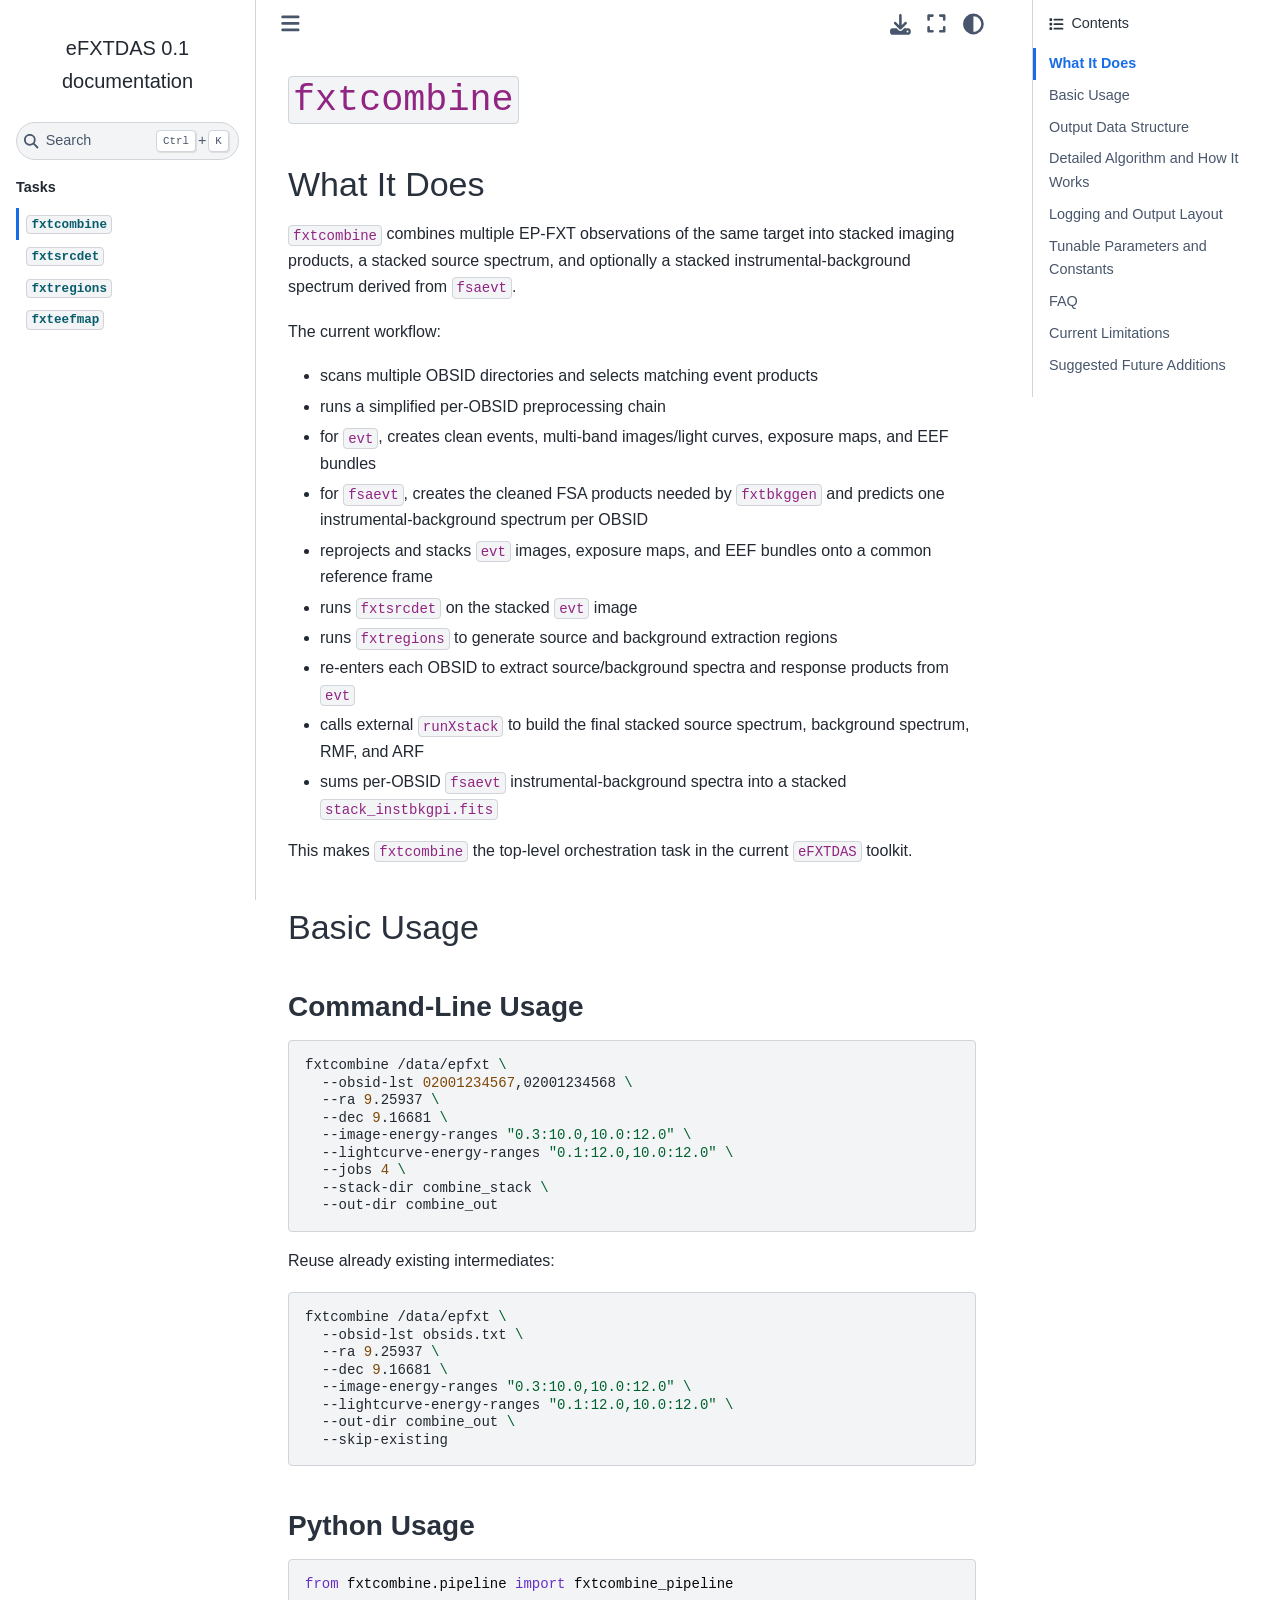
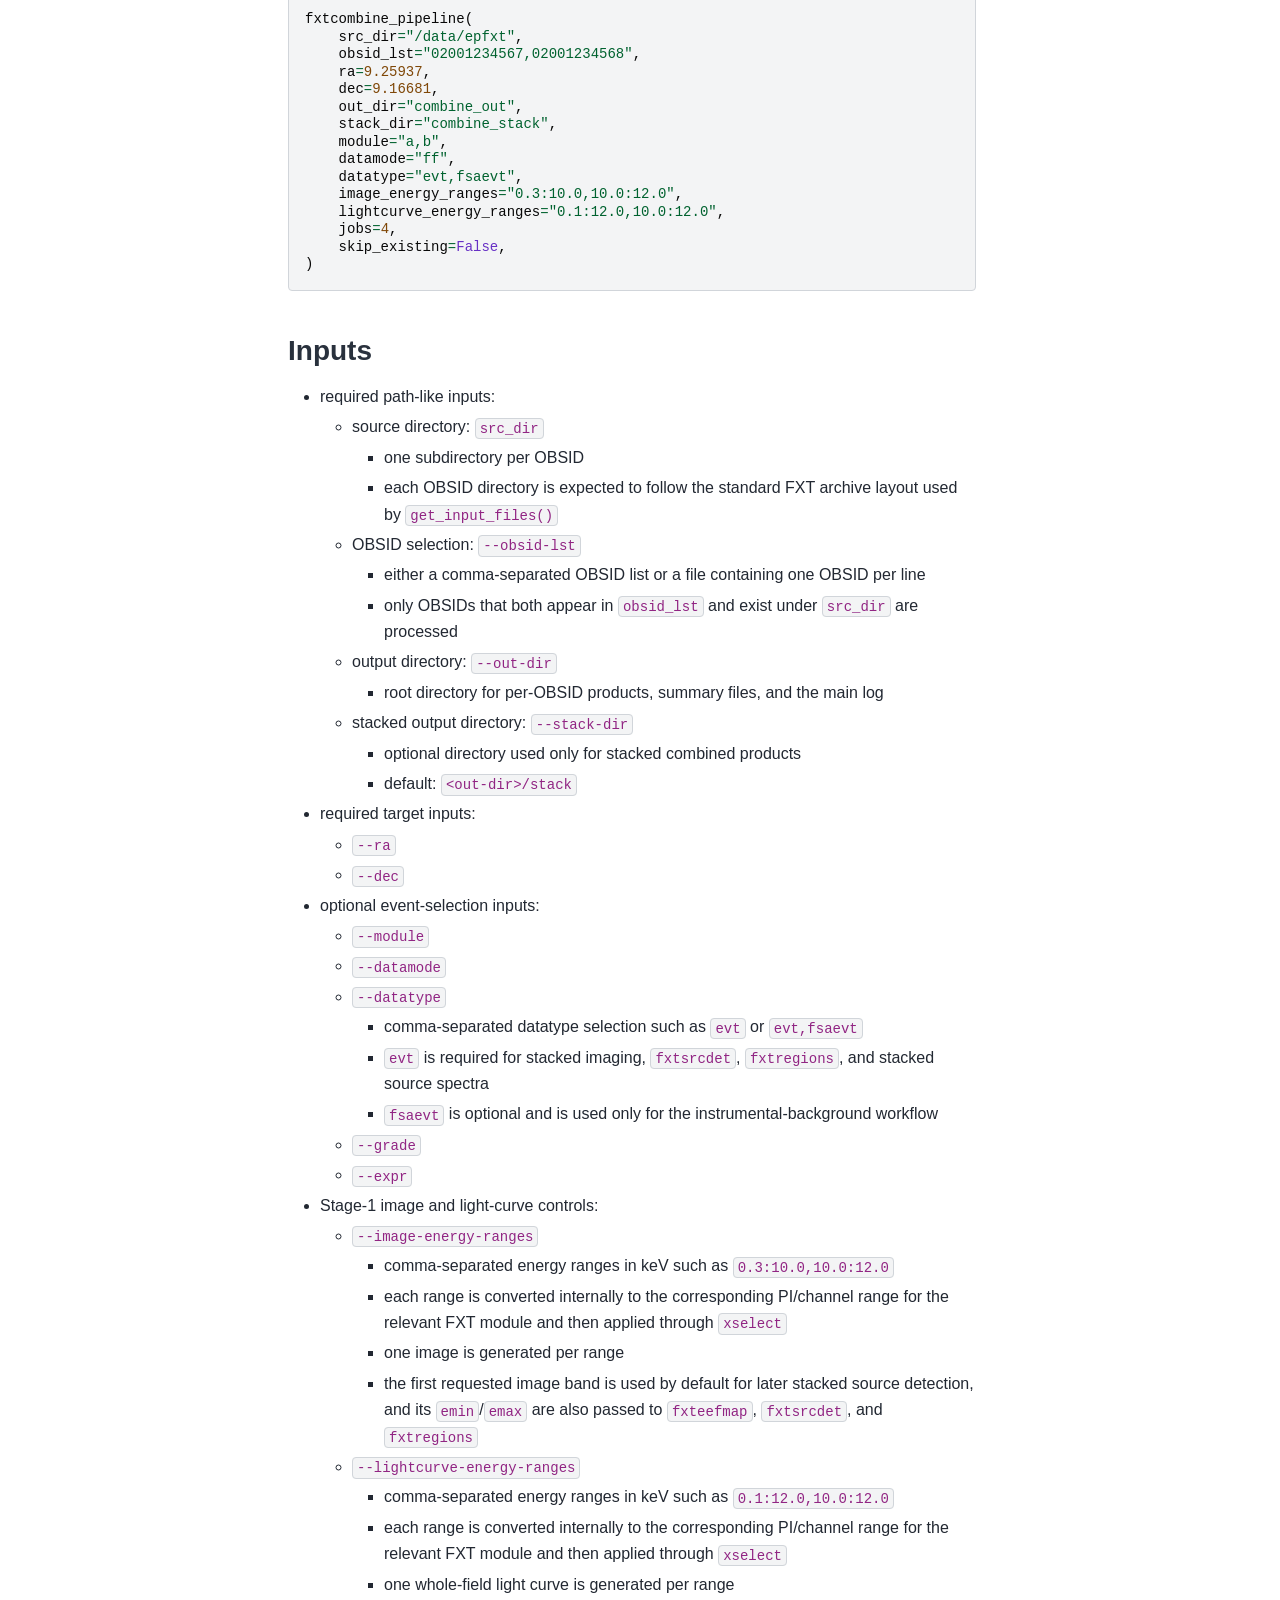
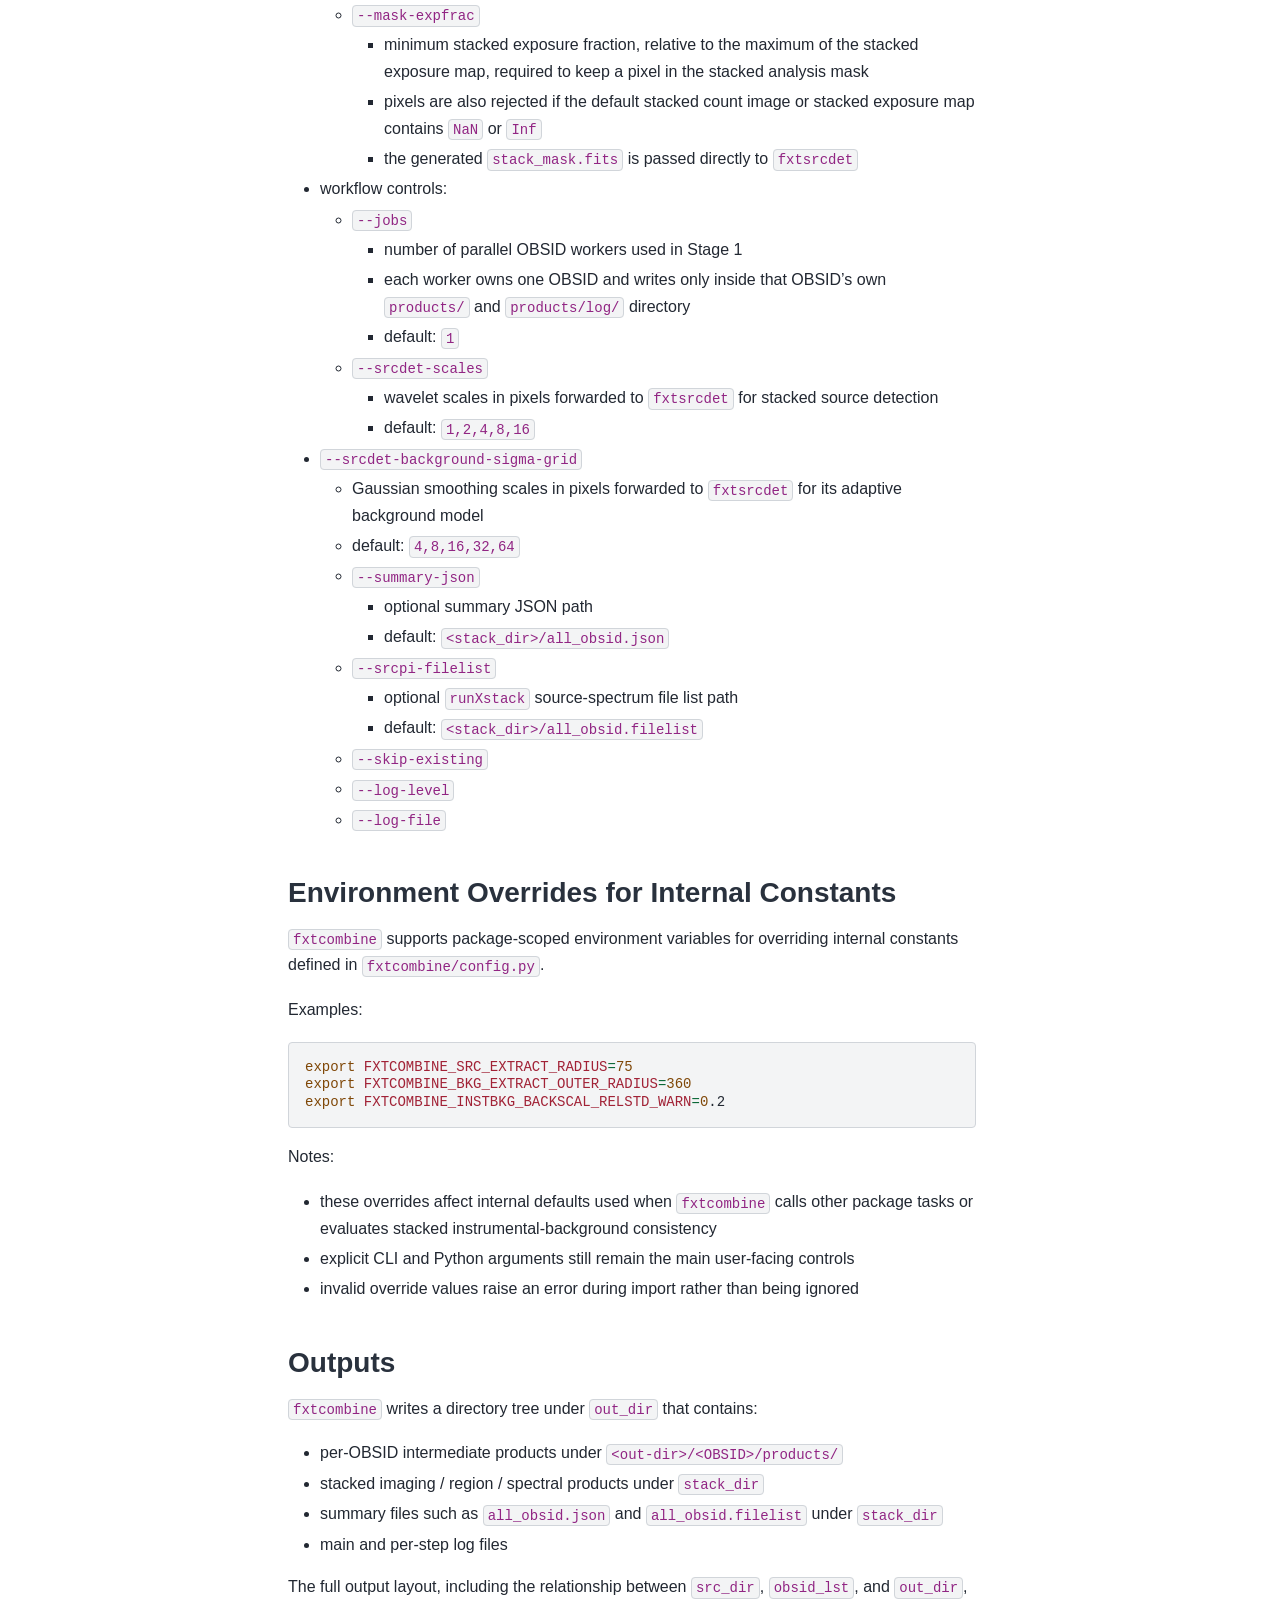
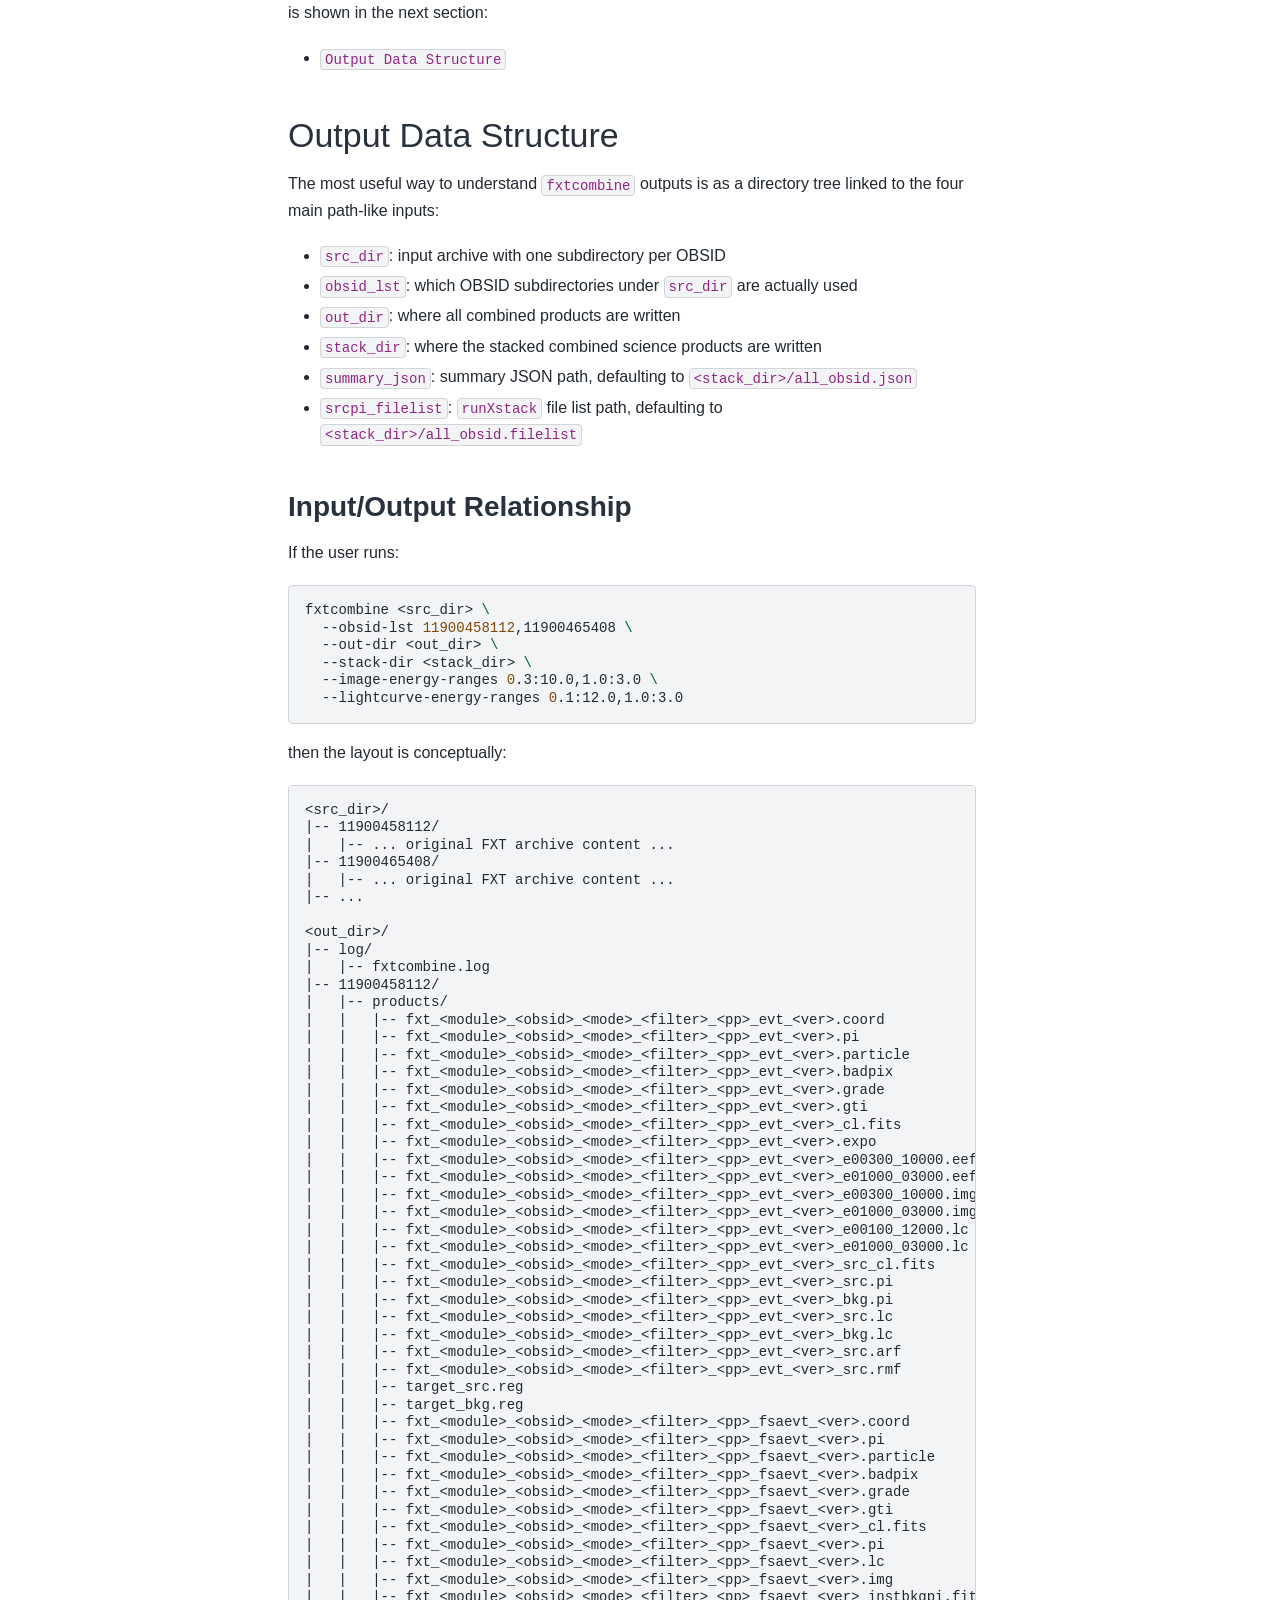
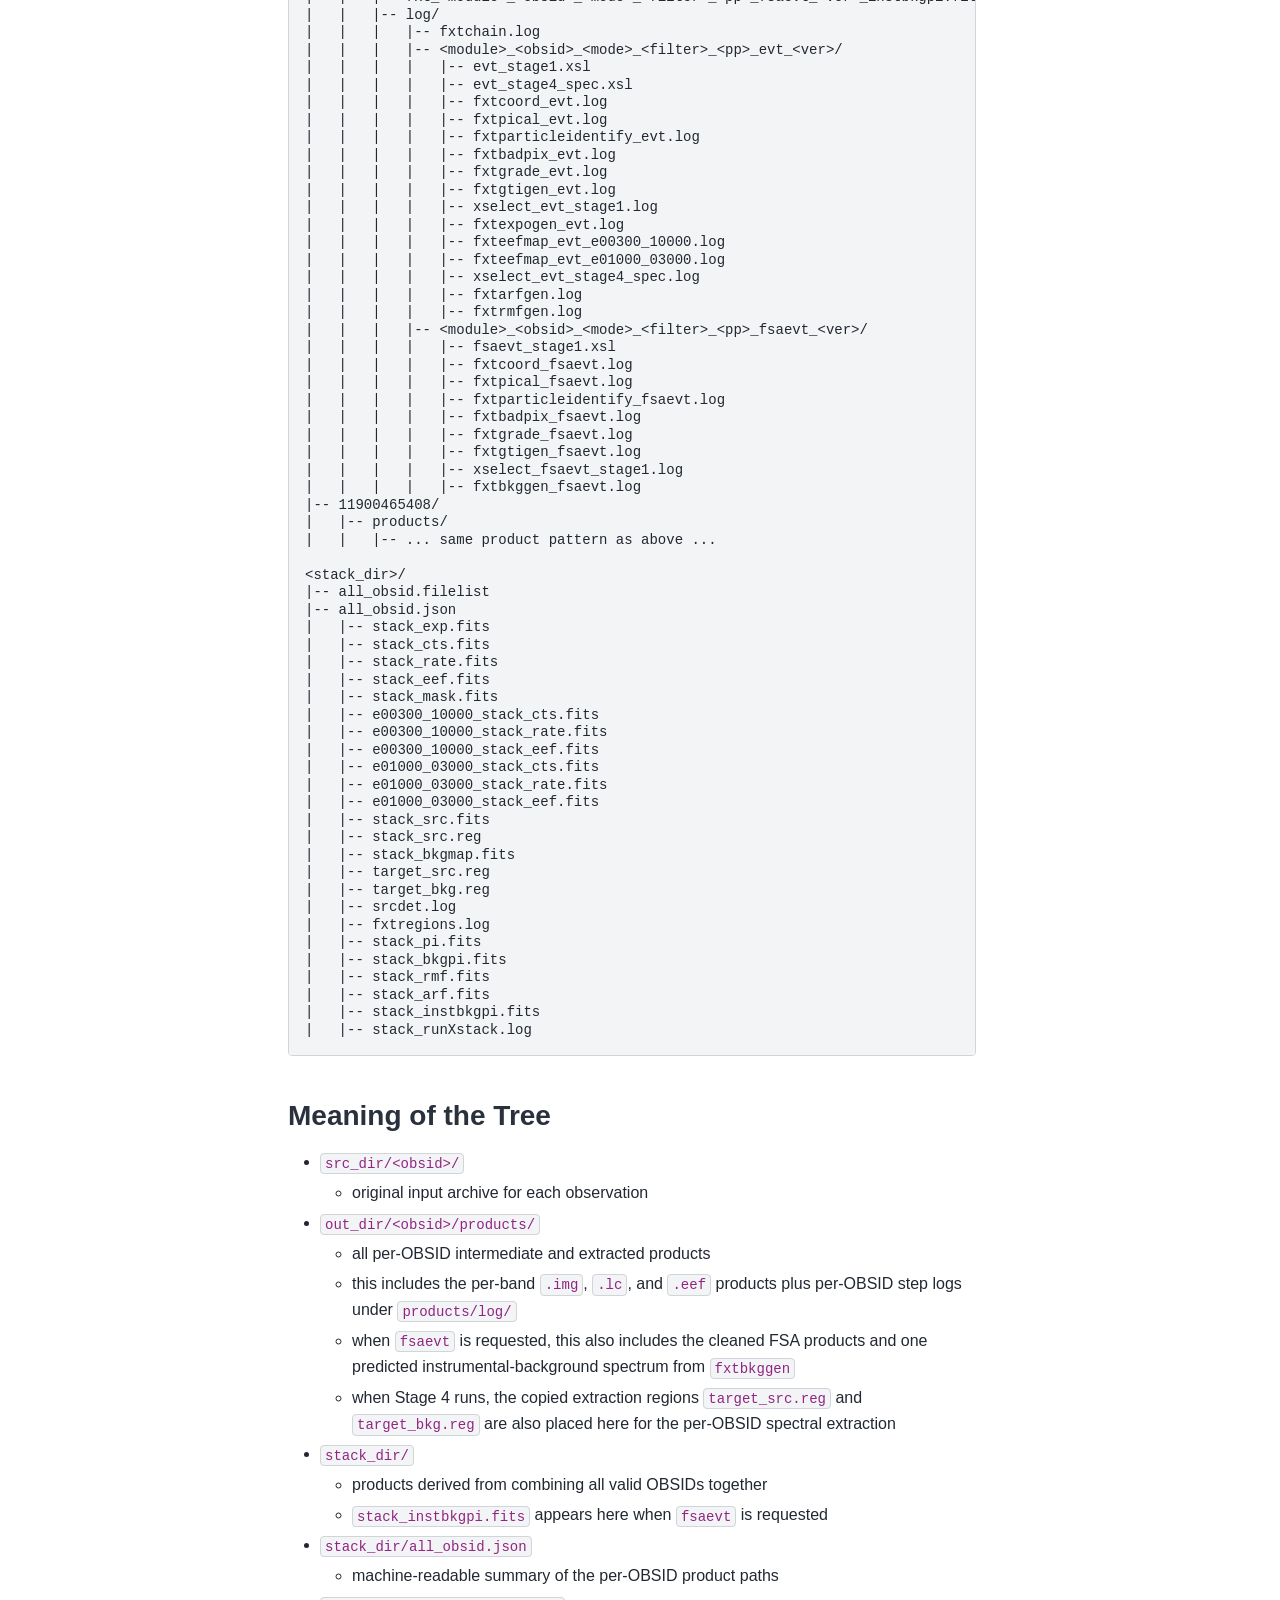
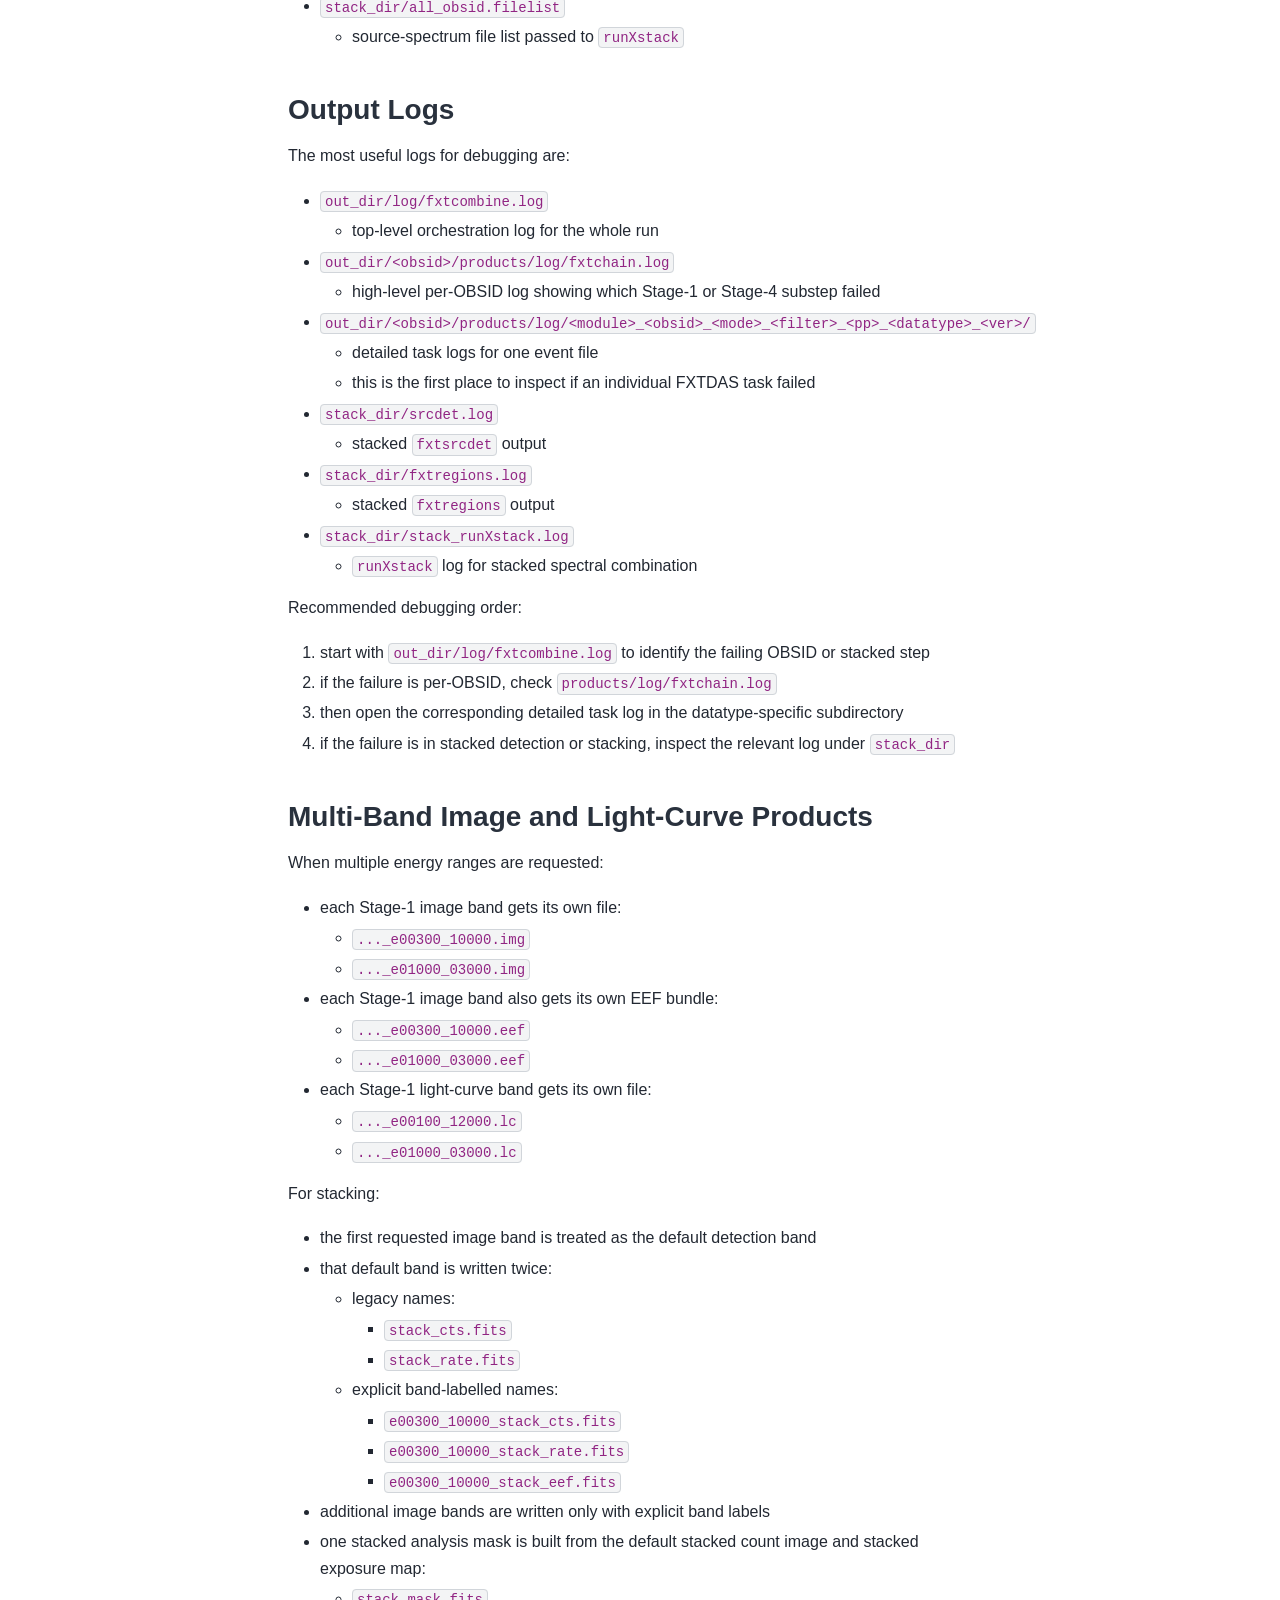
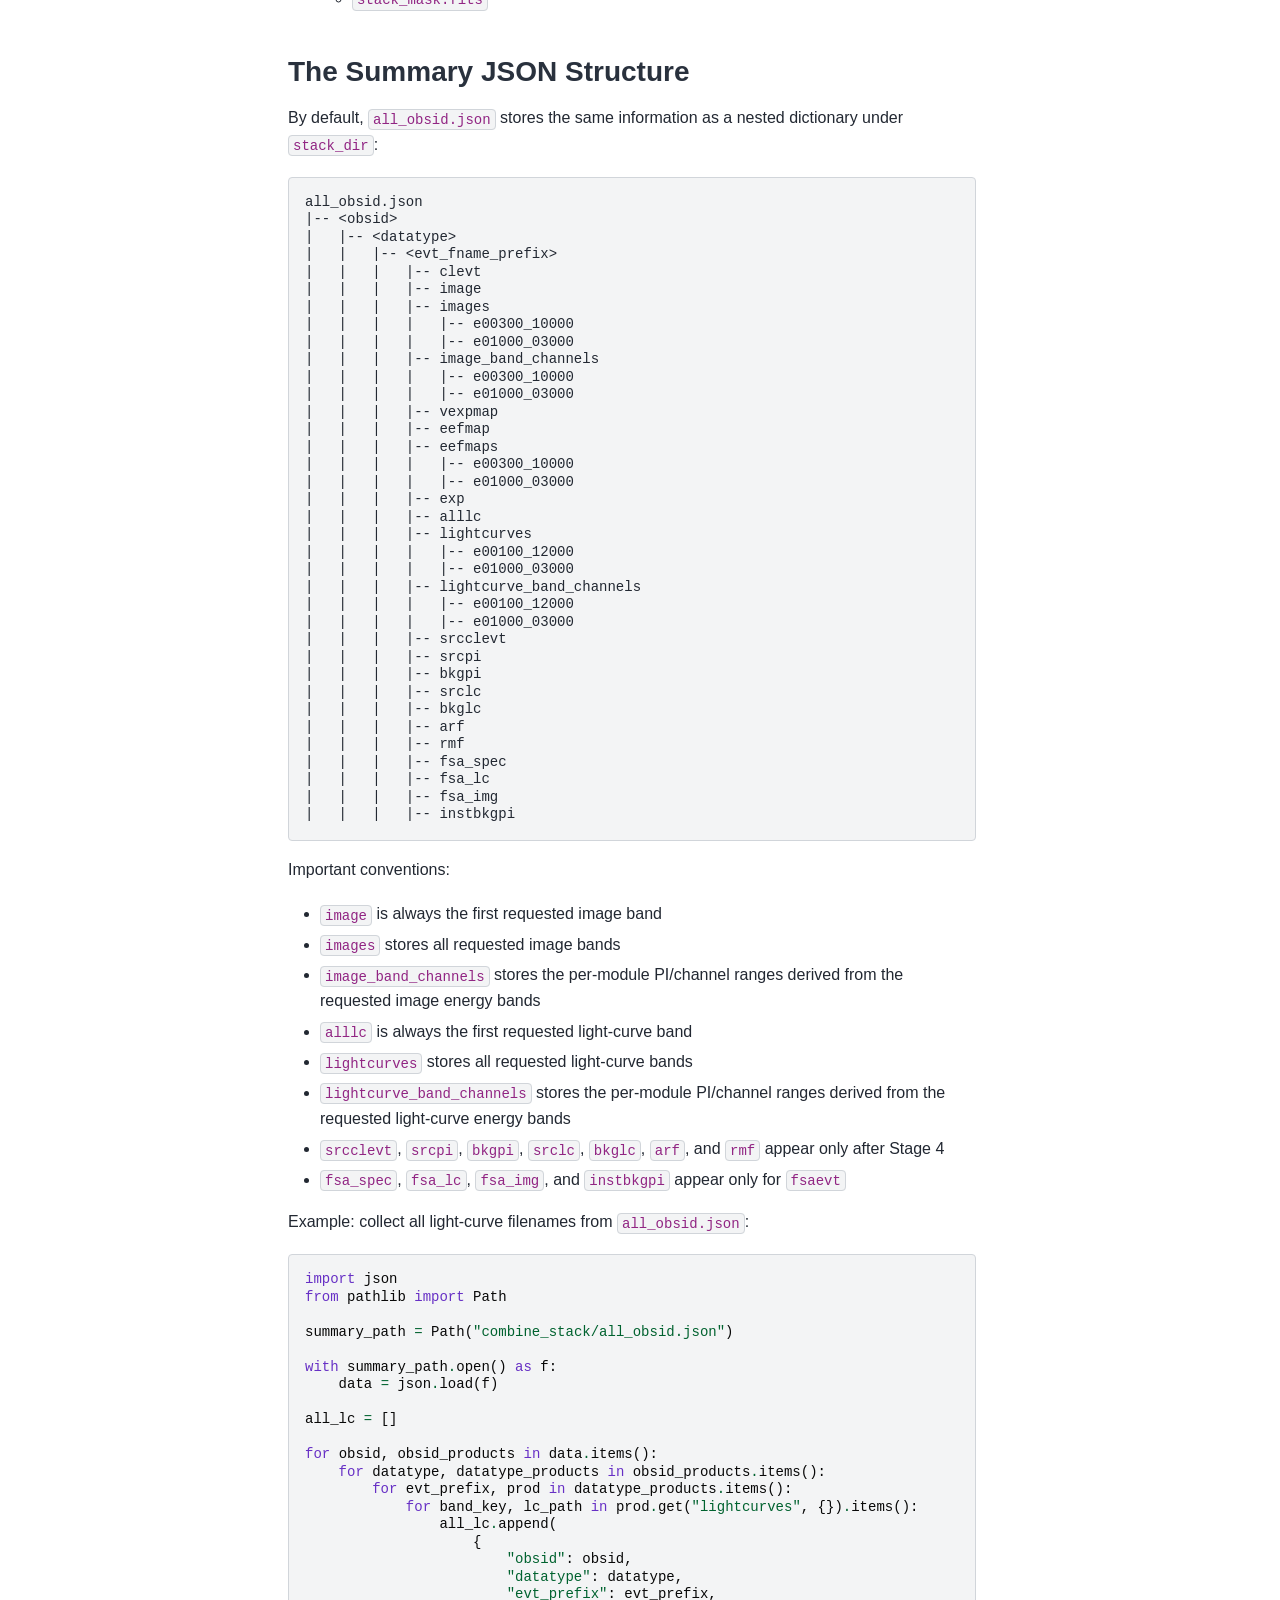
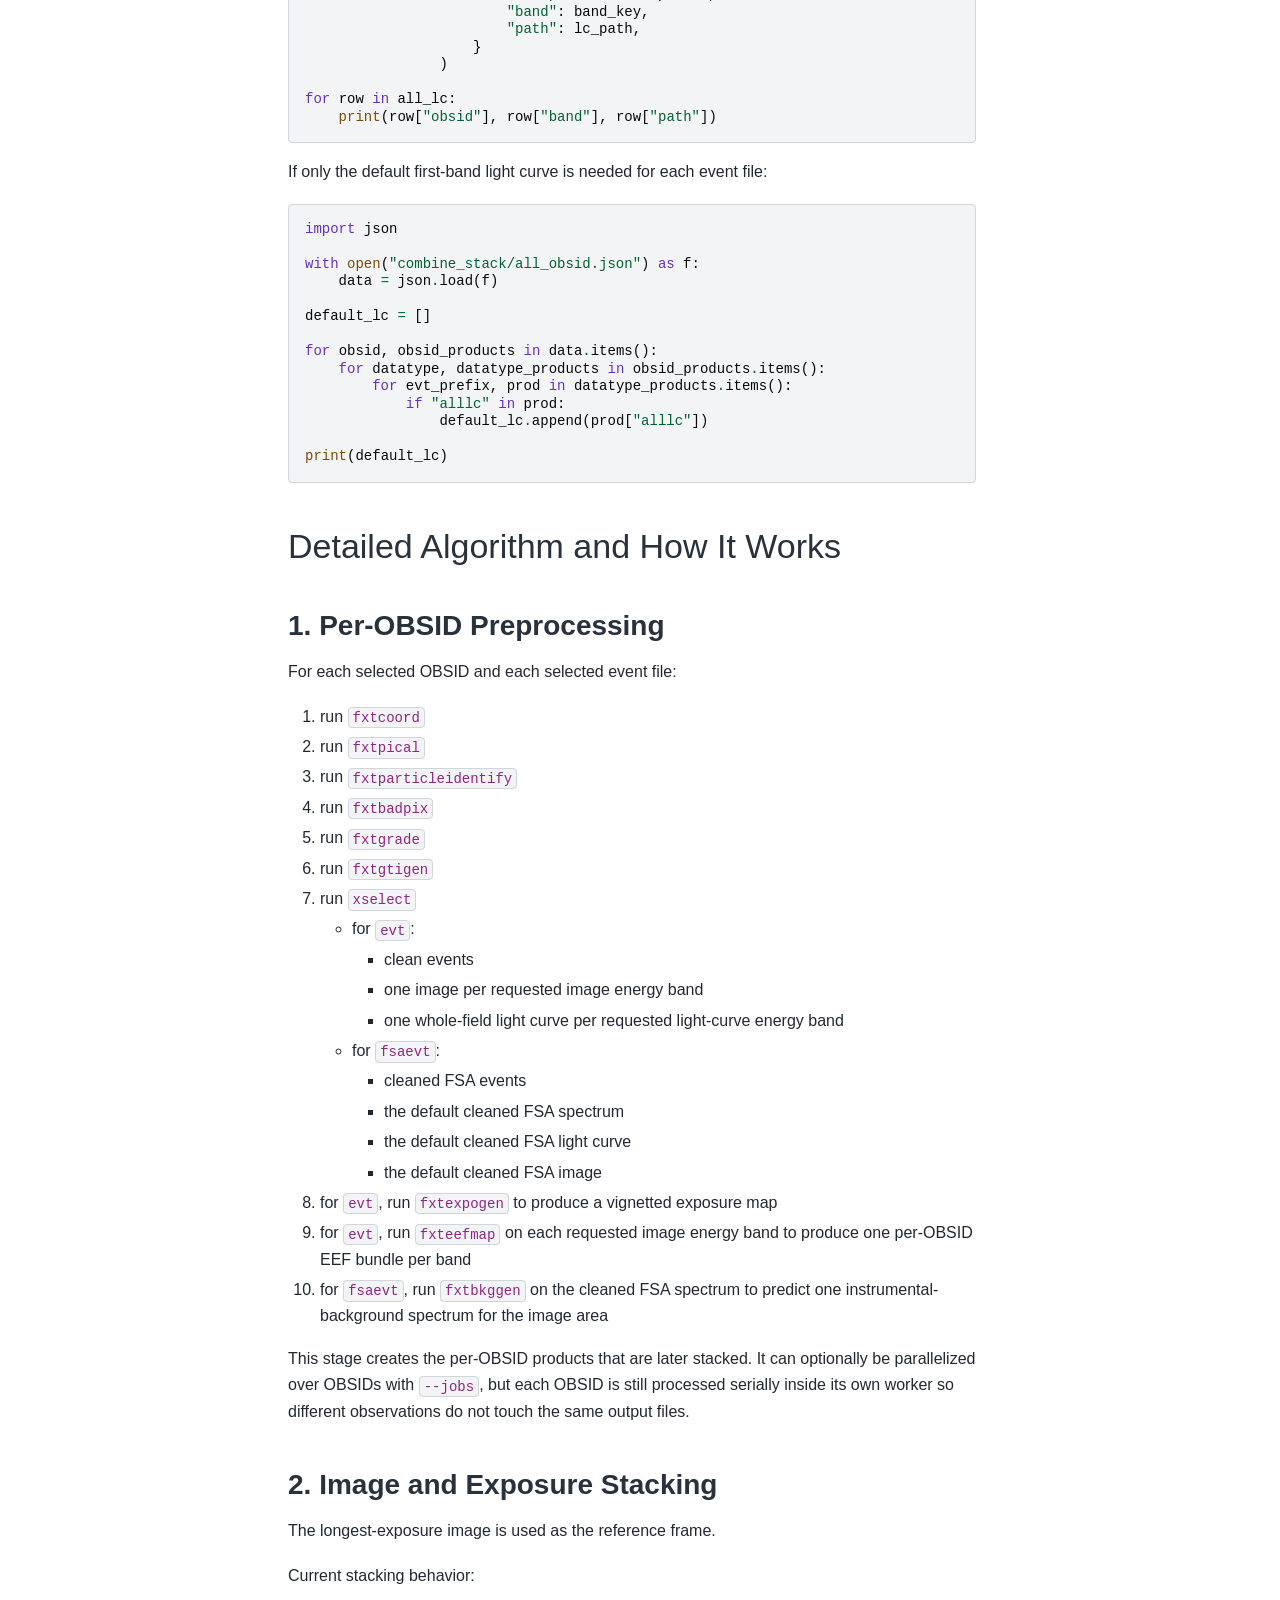
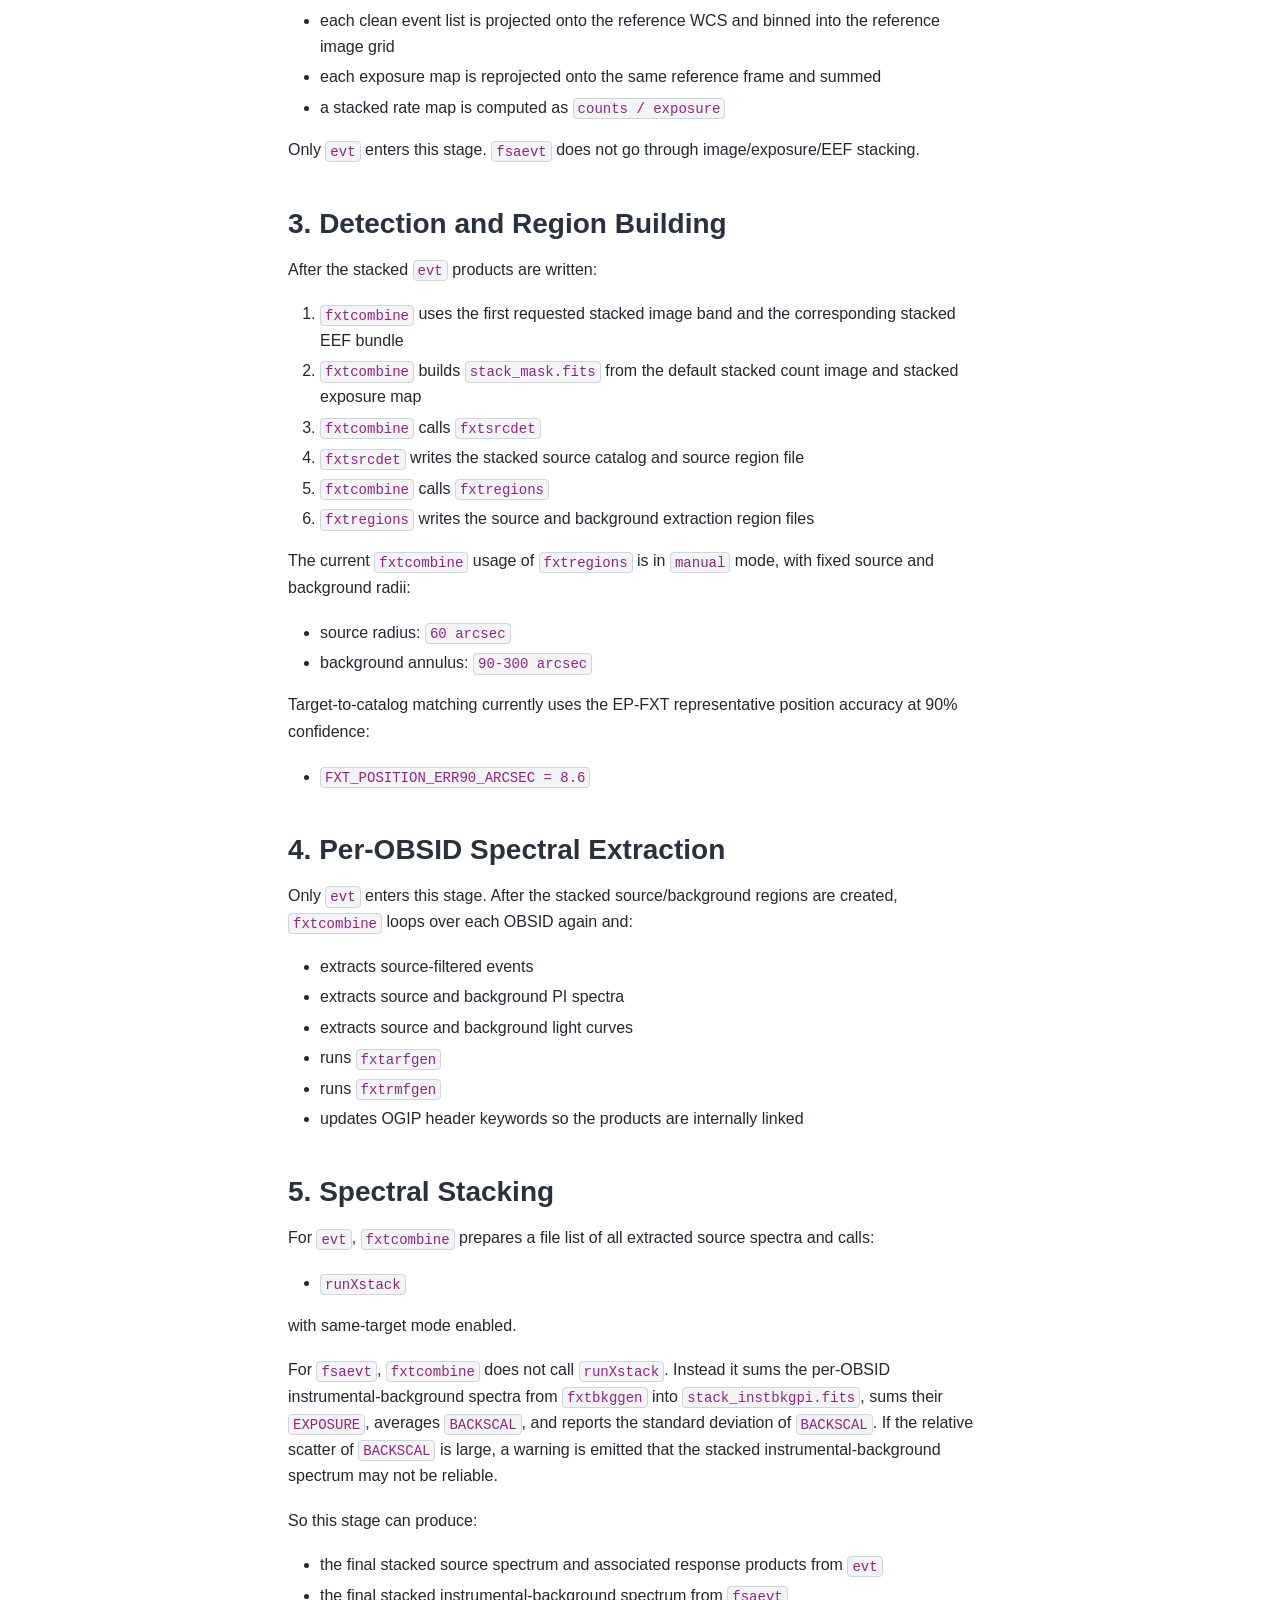
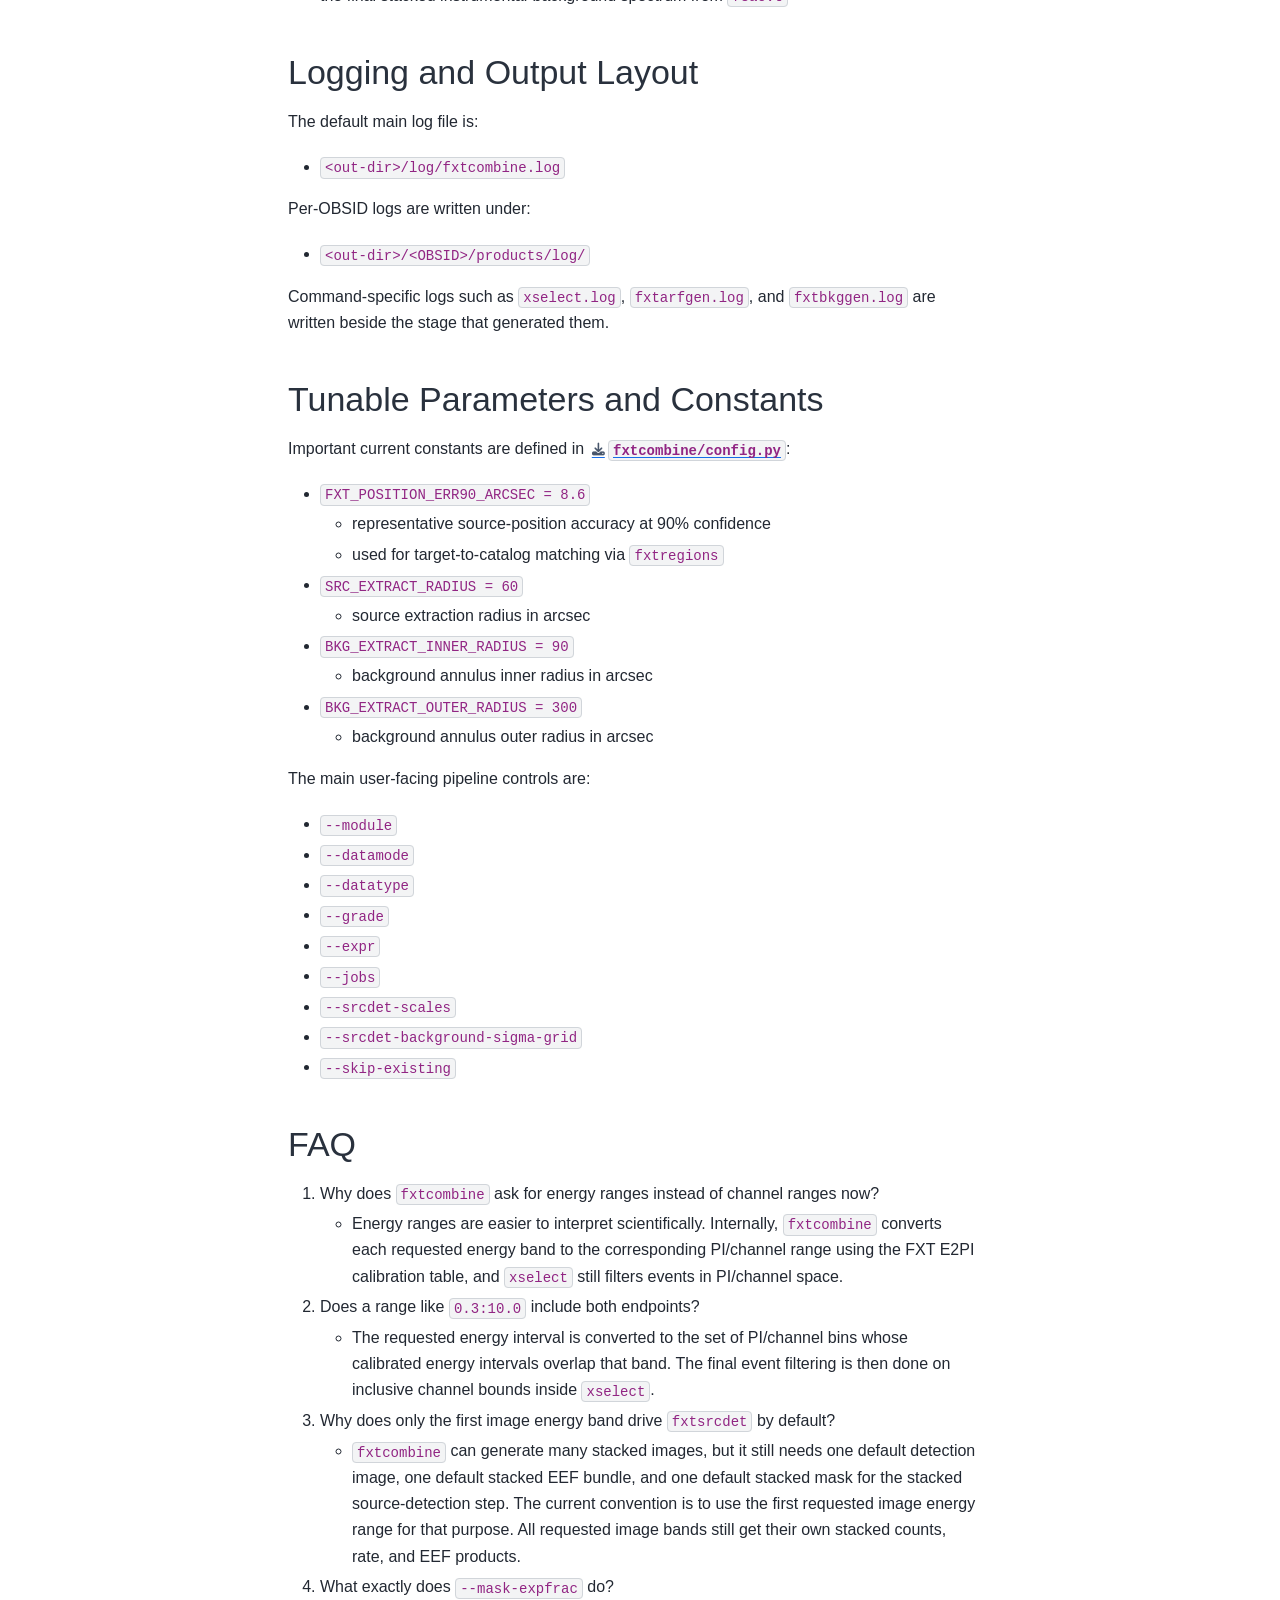
==== commit f2cea0f0: "Refine README and add env-overridable internal config defaults" ====
--- a/docs/_build/html/fxtcombine.html
+++ b/docs/_build/html/fxtcombine.html
@@ -294,12 +294,14 @@
 <li class="toc-h3 nav-item toc-entry"><a class="reference internal nav-link" href="#command-line-usage">Command-Line Usage</a></li>
 <li class="toc-h3 nav-item toc-entry"><a class="reference internal nav-link" href="#python-usage">Python Usage</a></li>
 <li class="toc-h3 nav-item toc-entry"><a class="reference internal nav-link" href="#inputs">Inputs</a></li>
+<li class="toc-h3 nav-item toc-entry"><a class="reference internal nav-link" href="#environment-overrides-for-internal-constants">Environment Overrides for Internal Constants</a></li>
 <li class="toc-h3 nav-item toc-entry"><a class="reference internal nav-link" href="#outputs">Outputs</a></li>
 </ul>
 </li>
 <li class="toc-h2 nav-item toc-entry"><a class="reference internal nav-link" href="#output-data-structure">Output Data Structure</a><ul class="nav section-nav flex-column">
 <li class="toc-h3 nav-item toc-entry"><a class="reference internal nav-link" href="#input-output-relationship">Input/Output Relationship</a></li>
 <li class="toc-h3 nav-item toc-entry"><a class="reference internal nav-link" href="#meaning-of-the-tree">Meaning of the Tree</a></li>
+<li class="toc-h3 nav-item toc-entry"><a class="reference internal nav-link" href="#output-logs">Output Logs</a></li>
 <li class="toc-h3 nav-item toc-entry"><a class="reference internal nav-link" href="#multi-band-image-and-light-curve-products">Multi-Band Image and Light-Curve Products</a></li>
 <li class="toc-h3 nav-item toc-entry"><a class="reference internal nav-link" href="#the-summary-json-structure">The Summary JSON Structure</a></li>
 </ul>
@@ -344,7 +346,7 @@
 <li><p>runs <code class="docutils literal notranslate"><span class="pre">fxtregions</span></code> to generate source and background extraction regions</p></li>
 <li><p>re-enters each OBSID to extract source/background spectra and response products from <code class="docutils literal notranslate"><span class="pre">evt</span></code></p></li>
 <li><p>calls external <code class="docutils literal notranslate"><span class="pre">runXstack</span></code> to build the final stacked source spectrum, background spectrum, RMF, and ARF</p></li>
-<li><p>sums per-OBSID <code class="docutils literal notranslate"><span class="pre">fsaevt</span></code> instrumental-background spectra into a stacked <code class="docutils literal notranslate"><span class="pre">stack_instbkg.pha</span></code></p></li>
+<li><p>sums per-OBSID <code class="docutils literal notranslate"><span class="pre">fsaevt</span></code> instrumental-background spectra into a stacked <code class="docutils literal notranslate"><span class="pre">stack_instbkgpi.fits</span></code></p></li>
 </ul>
 <p>This makes <code class="docutils literal notranslate"><span class="pre">fxtcombine</span></code> the top-level orchestration task in the current <code class="docutils literal notranslate"><span class="pre">eFXTDAS</span></code> toolkit.</p>
 </section>
@@ -501,11 +503,23 @@
 <li><p>default: <code class="docutils literal notranslate"><span class="pre">1,2,4,8,16</span></code></p></li>
 </ul>
 </li>
+</ul>
+</li>
 <li><p><code class="docutils literal notranslate"><span class="pre">--srcdet-background-sigma-grid</span></code></p>
 <ul>
 <li><p>Gaussian smoothing scales in pixels forwarded to <code class="docutils literal notranslate"><span class="pre">fxtsrcdet</span></code> for its
 adaptive background model</p></li>
 <li><p>default: <code class="docutils literal notranslate"><span class="pre">4,8,16,32,64</span></code></p></li>
+<li><p><code class="docutils literal notranslate"><span class="pre">--summary-json</span></code></p>
+<ul>
+<li><p>optional summary JSON path</p></li>
+<li><p>default: <code class="docutils literal notranslate"><span class="pre">&lt;stack_dir&gt;/all_obsid.json</span></code></p></li>
+</ul>
+</li>
+<li><p><code class="docutils literal notranslate"><span class="pre">--srcpi-filelist</span></code></p>
+<ul>
+<li><p>optional <code class="docutils literal notranslate"><span class="pre">runXstack</span></code> source-spectrum file list path</p></li>
+<li><p>default: <code class="docutils literal notranslate"><span class="pre">&lt;stack_dir&gt;/all_obsid.filelist</span></code></p></li>
 </ul>
 </li>
 <li><p><code class="docutils literal notranslate"><span class="pre">--skip-existing</span></code></p></li>
@@ -515,13 +529,31 @@
 </li>
 </ul>
 </section>
+<section id="environment-overrides-for-internal-constants">
+<h3>Environment Overrides for Internal Constants<a class="headerlink" href="#environment-overrides-for-internal-constants" title="Link to this heading">#</a></h3>
+<p><code class="docutils literal notranslate"><span class="pre">fxtcombine</span></code> supports package-scoped environment variables for overriding
+internal constants defined in <code class="docutils literal notranslate"><span class="pre">fxtcombine/config.py</span></code>.</p>
+<p>Examples:</p>
+<div class="highlight-bash notranslate"><div class="highlight"><pre><span></span><span class="nb">export</span><span class="w"> </span><span class="nv">FXTCOMBINE_SRC_EXTRACT_RADIUS</span><span class="o">=</span><span class="m">75</span>
+<span class="nb">export</span><span class="w"> </span><span class="nv">FXTCOMBINE_BKG_EXTRACT_OUTER_RADIUS</span><span class="o">=</span><span class="m">360</span>
+<span class="nb">export</span><span class="w"> </span><span class="nv">FXTCOMBINE_INSTBKG_BACKSCAL_RELSTD_WARN</span><span class="o">=</span><span class="m">0</span>.2
+</pre></div>
+</div>
+<p>Notes:</p>
+<ul class="simple">
+<li><p>these overrides affect internal defaults used when <code class="docutils literal notranslate"><span class="pre">fxtcombine</span></code> calls other
+package tasks or evaluates stacked instrumental-background consistency</p></li>
+<li><p>explicit CLI and Python arguments still remain the main user-facing controls</p></li>
+<li><p>invalid override values raise an error during import rather than being ignored</p></li>
+</ul>
+</section>
 <section id="outputs">
 <h3>Outputs<a class="headerlink" href="#outputs" title="Link to this heading">#</a></h3>
 <p><code class="docutils literal notranslate"><span class="pre">fxtcombine</span></code> writes a directory tree under <code class="docutils literal notranslate"><span class="pre">out_dir</span></code> that contains:</p>
 <ul class="simple">
 <li><p>per-OBSID intermediate products under <code class="docutils literal notranslate"><span class="pre">&lt;out-dir&gt;/&lt;OBSID&gt;/products/</span></code></p></li>
 <li><p>stacked imaging / region / spectral products under <code class="docutils literal notranslate"><span class="pre">stack_dir</span></code></p></li>
-<li><p>summary files such as <code class="docutils literal notranslate"><span class="pre">all_obsid.json</span></code> and <code class="docutils literal notranslate"><span class="pre">all_obsid.filelist</span></code></p></li>
+<li><p>summary files such as <code class="docutils literal notranslate"><span class="pre">all_obsid.json</span></code> and <code class="docutils literal notranslate"><span class="pre">all_obsid.filelist</span></code> under <code class="docutils literal notranslate"><span class="pre">stack_dir</span></code></p></li>
 <li><p>main and per-step log files</p></li>
 </ul>
 <p>The full output layout, including the relationship between <code class="docutils literal notranslate"><span class="pre">src_dir</span></code>,
@@ -540,6 +572,8 @@
 <li><p><code class="docutils literal notranslate"><span class="pre">obsid_lst</span></code>: which OBSID subdirectories under <code class="docutils literal notranslate"><span class="pre">src_dir</span></code> are actually used</p></li>
 <li><p><code class="docutils literal notranslate"><span class="pre">out_dir</span></code>: where all combined products are written</p></li>
 <li><p><code class="docutils literal notranslate"><span class="pre">stack_dir</span></code>: where the stacked combined science products are written</p></li>
+<li><p><code class="docutils literal notranslate"><span class="pre">summary_json</span></code>: summary JSON path, defaulting to <code class="docutils literal notranslate"><span class="pre">&lt;stack_dir&gt;/all_obsid.json</span></code></p></li>
+<li><p><code class="docutils literal notranslate"><span class="pre">srcpi_filelist</span></code>: <code class="docutils literal notranslate"><span class="pre">runXstack</span></code> file list path, defaulting to <code class="docutils literal notranslate"><span class="pre">&lt;stack_dir&gt;/all_obsid.filelist</span></code></p></li>
 </ul>
 <section id="input-output-relationship">
 <h3>Input/Output Relationship<a class="headerlink" href="#input-output-relationship" title="Link to this heading">#</a></h3>
@@ -565,41 +599,75 @@
 |   |-- fxtcombine.log
 |-- 11900458112/
 |   |-- products/
-|   |   |-- fxt_&lt;module&gt;_&lt;obsid&gt;_&lt;mode&gt;_&lt;filter&gt;_&lt;pp&gt;_&lt;datatype&gt;_&lt;ver&gt;.coord
-|   |   |-- fxt_&lt;module&gt;_&lt;obsid&gt;_&lt;mode&gt;_&lt;filter&gt;_&lt;pp&gt;_&lt;datatype&gt;_&lt;ver&gt;.pi
-|   |   |-- fxt_&lt;module&gt;_&lt;obsid&gt;_&lt;mode&gt;_&lt;filter&gt;_&lt;pp&gt;_&lt;datatype&gt;_&lt;ver&gt;.particle
-|   |   |-- fxt_&lt;module&gt;_&lt;obsid&gt;_&lt;mode&gt;_&lt;filter&gt;_&lt;pp&gt;_&lt;datatype&gt;_&lt;ver&gt;.badpix
-|   |   |-- fxt_&lt;module&gt;_&lt;obsid&gt;_&lt;mode&gt;_&lt;filter&gt;_&lt;pp&gt;_&lt;datatype&gt;_&lt;ver&gt;.grade
-|   |   |-- fxt_&lt;module&gt;_&lt;obsid&gt;_&lt;mode&gt;_&lt;filter&gt;_&lt;pp&gt;_&lt;datatype&gt;_&lt;ver&gt;.gti
-|   |   |-- fxt_&lt;module&gt;_&lt;obsid&gt;_&lt;mode&gt;_&lt;filter&gt;_&lt;pp&gt;_&lt;datatype&gt;_&lt;ver&gt;_cl.fits
-|   |   |-- fxt_&lt;module&gt;_&lt;obsid&gt;_&lt;mode&gt;_&lt;filter&gt;_&lt;pp&gt;_&lt;datatype&gt;_&lt;ver&gt;.expo
-|   |   |-- fxt_&lt;module&gt;_&lt;obsid&gt;_&lt;mode&gt;_&lt;filter&gt;_&lt;pp&gt;_&lt;datatype&gt;_&lt;ver&gt;_e00300_10000.eef
-|   |   |-- fxt_&lt;module&gt;_&lt;obsid&gt;_&lt;mode&gt;_&lt;filter&gt;_&lt;pp&gt;_&lt;datatype&gt;_&lt;ver&gt;_e01000_03000.eef
-|   |   |-- fxt_&lt;module&gt;_&lt;obsid&gt;_&lt;mode&gt;_&lt;filter&gt;_&lt;pp&gt;_&lt;datatype&gt;_&lt;ver&gt;_e00300_10000.img
-|   |   |-- fxt_&lt;module&gt;_&lt;obsid&gt;_&lt;mode&gt;_&lt;filter&gt;_&lt;pp&gt;_&lt;datatype&gt;_&lt;ver&gt;_e01000_03000.img
-|   |   |-- fxt_&lt;module&gt;_&lt;obsid&gt;_&lt;mode&gt;_&lt;filter&gt;_&lt;pp&gt;_&lt;datatype&gt;_&lt;ver&gt;_e00100_12000.lc
-|   |   |-- fxt_&lt;module&gt;_&lt;obsid&gt;_&lt;mode&gt;_&lt;filter&gt;_&lt;pp&gt;_&lt;datatype&gt;_&lt;ver&gt;_e01000_03000.lc
-|   |   |-- fxt_&lt;module&gt;_&lt;obsid&gt;_&lt;mode&gt;_&lt;filter&gt;_&lt;pp&gt;_&lt;datatype&gt;_&lt;ver&gt;_src_cl.fits
-|   |   |-- fxt_&lt;module&gt;_&lt;obsid&gt;_&lt;mode&gt;_&lt;filter&gt;_&lt;pp&gt;_&lt;datatype&gt;_&lt;ver&gt;_src.pi
-|   |   |-- fxt_&lt;module&gt;_&lt;obsid&gt;_&lt;mode&gt;_&lt;filter&gt;_&lt;pp&gt;_&lt;datatype&gt;_&lt;ver&gt;_bkg.pi
-|   |   |-- fxt_&lt;module&gt;_&lt;obsid&gt;_&lt;mode&gt;_&lt;filter&gt;_&lt;pp&gt;_&lt;datatype&gt;_&lt;ver&gt;_src.lc
-|   |   |-- fxt_&lt;module&gt;_&lt;obsid&gt;_&lt;mode&gt;_&lt;filter&gt;_&lt;pp&gt;_&lt;datatype&gt;_&lt;ver&gt;_bkg.lc
-|   |   |-- fxt_&lt;module&gt;_&lt;obsid&gt;_&lt;mode&gt;_&lt;filter&gt;_&lt;pp&gt;_&lt;datatype&gt;_&lt;ver&gt;_src.arf
-|   |   |-- fxt_&lt;module&gt;_&lt;obsid&gt;_&lt;mode&gt;_&lt;filter&gt;_&lt;pp&gt;_&lt;datatype&gt;_&lt;ver&gt;_src.rmf
-|   |   |-- fxt_&lt;module&gt;_&lt;obsid&gt;_&lt;mode&gt;_&lt;filter&gt;_&lt;pp&gt;_fsaevt_&lt;ver&gt;.pha
+|   |   |-- fxt_&lt;module&gt;_&lt;obsid&gt;_&lt;mode&gt;_&lt;filter&gt;_&lt;pp&gt;_evt_&lt;ver&gt;.coord
+|   |   |-- fxt_&lt;module&gt;_&lt;obsid&gt;_&lt;mode&gt;_&lt;filter&gt;_&lt;pp&gt;_evt_&lt;ver&gt;.pi
+|   |   |-- fxt_&lt;module&gt;_&lt;obsid&gt;_&lt;mode&gt;_&lt;filter&gt;_&lt;pp&gt;_evt_&lt;ver&gt;.particle
+|   |   |-- fxt_&lt;module&gt;_&lt;obsid&gt;_&lt;mode&gt;_&lt;filter&gt;_&lt;pp&gt;_evt_&lt;ver&gt;.badpix
+|   |   |-- fxt_&lt;module&gt;_&lt;obsid&gt;_&lt;mode&gt;_&lt;filter&gt;_&lt;pp&gt;_evt_&lt;ver&gt;.grade
+|   |   |-- fxt_&lt;module&gt;_&lt;obsid&gt;_&lt;mode&gt;_&lt;filter&gt;_&lt;pp&gt;_evt_&lt;ver&gt;.gti
+|   |   |-- fxt_&lt;module&gt;_&lt;obsid&gt;_&lt;mode&gt;_&lt;filter&gt;_&lt;pp&gt;_evt_&lt;ver&gt;_cl.fits
+|   |   |-- fxt_&lt;module&gt;_&lt;obsid&gt;_&lt;mode&gt;_&lt;filter&gt;_&lt;pp&gt;_evt_&lt;ver&gt;.expo
+|   |   |-- fxt_&lt;module&gt;_&lt;obsid&gt;_&lt;mode&gt;_&lt;filter&gt;_&lt;pp&gt;_evt_&lt;ver&gt;_e00300_10000.eef
+|   |   |-- fxt_&lt;module&gt;_&lt;obsid&gt;_&lt;mode&gt;_&lt;filter&gt;_&lt;pp&gt;_evt_&lt;ver&gt;_e01000_03000.eef
+|   |   |-- fxt_&lt;module&gt;_&lt;obsid&gt;_&lt;mode&gt;_&lt;filter&gt;_&lt;pp&gt;_evt_&lt;ver&gt;_e00300_10000.img
+|   |   |-- fxt_&lt;module&gt;_&lt;obsid&gt;_&lt;mode&gt;_&lt;filter&gt;_&lt;pp&gt;_evt_&lt;ver&gt;_e01000_03000.img
+|   |   |-- fxt_&lt;module&gt;_&lt;obsid&gt;_&lt;mode&gt;_&lt;filter&gt;_&lt;pp&gt;_evt_&lt;ver&gt;_e00100_12000.lc
+|   |   |-- fxt_&lt;module&gt;_&lt;obsid&gt;_&lt;mode&gt;_&lt;filter&gt;_&lt;pp&gt;_evt_&lt;ver&gt;_e01000_03000.lc
+|   |   |-- fxt_&lt;module&gt;_&lt;obsid&gt;_&lt;mode&gt;_&lt;filter&gt;_&lt;pp&gt;_evt_&lt;ver&gt;_src_cl.fits
+|   |   |-- fxt_&lt;module&gt;_&lt;obsid&gt;_&lt;mode&gt;_&lt;filter&gt;_&lt;pp&gt;_evt_&lt;ver&gt;_src.pi
+|   |   |-- fxt_&lt;module&gt;_&lt;obsid&gt;_&lt;mode&gt;_&lt;filter&gt;_&lt;pp&gt;_evt_&lt;ver&gt;_bkg.pi
+|   |   |-- fxt_&lt;module&gt;_&lt;obsid&gt;_&lt;mode&gt;_&lt;filter&gt;_&lt;pp&gt;_evt_&lt;ver&gt;_src.lc
+|   |   |-- fxt_&lt;module&gt;_&lt;obsid&gt;_&lt;mode&gt;_&lt;filter&gt;_&lt;pp&gt;_evt_&lt;ver&gt;_bkg.lc
+|   |   |-- fxt_&lt;module&gt;_&lt;obsid&gt;_&lt;mode&gt;_&lt;filter&gt;_&lt;pp&gt;_evt_&lt;ver&gt;_src.arf
+|   |   |-- fxt_&lt;module&gt;_&lt;obsid&gt;_&lt;mode&gt;_&lt;filter&gt;_&lt;pp&gt;_evt_&lt;ver&gt;_src.rmf
+|   |   |-- target_src.reg
+|   |   |-- target_bkg.reg
+|   |   |-- fxt_&lt;module&gt;_&lt;obsid&gt;_&lt;mode&gt;_&lt;filter&gt;_&lt;pp&gt;_fsaevt_&lt;ver&gt;.coord
+|   |   |-- fxt_&lt;module&gt;_&lt;obsid&gt;_&lt;mode&gt;_&lt;filter&gt;_&lt;pp&gt;_fsaevt_&lt;ver&gt;.pi
+|   |   |-- fxt_&lt;module&gt;_&lt;obsid&gt;_&lt;mode&gt;_&lt;filter&gt;_&lt;pp&gt;_fsaevt_&lt;ver&gt;.particle
+|   |   |-- fxt_&lt;module&gt;_&lt;obsid&gt;_&lt;mode&gt;_&lt;filter&gt;_&lt;pp&gt;_fsaevt_&lt;ver&gt;.badpix
+|   |   |-- fxt_&lt;module&gt;_&lt;obsid&gt;_&lt;mode&gt;_&lt;filter&gt;_&lt;pp&gt;_fsaevt_&lt;ver&gt;.grade
+|   |   |-- fxt_&lt;module&gt;_&lt;obsid&gt;_&lt;mode&gt;_&lt;filter&gt;_&lt;pp&gt;_fsaevt_&lt;ver&gt;.gti
+|   |   |-- fxt_&lt;module&gt;_&lt;obsid&gt;_&lt;mode&gt;_&lt;filter&gt;_&lt;pp&gt;_fsaevt_&lt;ver&gt;_cl.fits
+|   |   |-- fxt_&lt;module&gt;_&lt;obsid&gt;_&lt;mode&gt;_&lt;filter&gt;_&lt;pp&gt;_fsaevt_&lt;ver&gt;.pi
 |   |   |-- fxt_&lt;module&gt;_&lt;obsid&gt;_&lt;mode&gt;_&lt;filter&gt;_&lt;pp&gt;_fsaevt_&lt;ver&gt;.lc
 |   |   |-- fxt_&lt;module&gt;_&lt;obsid&gt;_&lt;mode&gt;_&lt;filter&gt;_&lt;pp&gt;_fsaevt_&lt;ver&gt;.img
-|   |   |-- fxt_&lt;module&gt;_&lt;obsid&gt;_&lt;mode&gt;_&lt;filter&gt;_&lt;pp&gt;_fsaevt_&lt;ver&gt;_instbkg.pha
+|   |   |-- fxt_&lt;module&gt;_&lt;obsid&gt;_&lt;mode&gt;_&lt;filter&gt;_&lt;pp&gt;_fsaevt_&lt;ver&gt;_instbkgpi.fits
 |   |   |-- log/
 |   |   |   |-- fxtchain.log
-|   |   |   |-- &lt;step-specific logs&gt;
+|   |   |   |-- &lt;module&gt;_&lt;obsid&gt;_&lt;mode&gt;_&lt;filter&gt;_&lt;pp&gt;_evt_&lt;ver&gt;/
+|   |   |   |   |-- evt_stage1.xsl
+|   |   |   |   |-- evt_stage4_spec.xsl
+|   |   |   |   |-- fxtcoord_evt.log
+|   |   |   |   |-- fxtpical_evt.log
+|   |   |   |   |-- fxtparticleidentify_evt.log
+|   |   |   |   |-- fxtbadpix_evt.log
+|   |   |   |   |-- fxtgrade_evt.log
+|   |   |   |   |-- fxtgtigen_evt.log
+|   |   |   |   |-- xselect_evt_stage1.log
+|   |   |   |   |-- fxtexpogen_evt.log
+|   |   |   |   |-- fxteefmap_evt_e00300_10000.log
+|   |   |   |   |-- fxteefmap_evt_e01000_03000.log
+|   |   |   |   |-- xselect_evt_stage4_spec.log
+|   |   |   |   |-- fxtarfgen.log
+|   |   |   |   |-- fxtrmfgen.log
+|   |   |   |-- &lt;module&gt;_&lt;obsid&gt;_&lt;mode&gt;_&lt;filter&gt;_&lt;pp&gt;_fsaevt_&lt;ver&gt;/
+|   |   |   |   |-- fsaevt_stage1.xsl
+|   |   |   |   |-- fxtcoord_fsaevt.log
+|   |   |   |   |-- fxtpical_fsaevt.log
+|   |   |   |   |-- fxtparticleidentify_fsaevt.log
+|   |   |   |   |-- fxtbadpix_fsaevt.log
+|   |   |   |   |-- fxtgrade_fsaevt.log
+|   |   |   |   |-- fxtgtigen_fsaevt.log
+|   |   |   |   |-- xselect_fsaevt_stage1.log
+|   |   |   |   |-- fxtbkggen_fsaevt.log
 |-- 11900465408/
 |   |-- products/
 |   |   |-- ... same product pattern as above ...
+
+&lt;stack_dir&gt;/
 |-- all_obsid.filelist
 |-- all_obsid.json
-
-&lt;stack_dir&gt;/
 |   |-- stack_exp.fits
 |   |-- stack_cts.fits
 |   |-- stack_rate.fits
@@ -622,7 +690,8 @@
 |   |-- stack_bkgpi.fits
 |   |-- stack_rmf.fits
 |   |-- stack_arf.fits
-|   |-- stack_instbkg.pha
+|   |-- stack_instbkgpi.fits
+|   |-- stack_runXstack.log
 </pre></div>
 </div>
 </section>
@@ -641,20 +710,72 @@
 per-OBSID step logs under <code class="docutils literal notranslate"><span class="pre">products/log/</span></code></p></li>
 <li><p>when <code class="docutils literal notranslate"><span class="pre">fsaevt</span></code> is requested, this also includes the cleaned FSA products and
 one predicted instrumental-background spectrum from <code class="docutils literal notranslate"><span class="pre">fxtbkggen</span></code></p></li>
+<li><p>when Stage 4 runs, the copied extraction regions
+<code class="docutils literal notranslate"><span class="pre">target_src.reg</span></code> and <code class="docutils literal notranslate"><span class="pre">target_bkg.reg</span></code> are also placed here for the
+per-OBSID spectral extraction</p></li>
 </ul>
 </li>
 <li><p><code class="docutils literal notranslate"><span class="pre">stack_dir/</span></code></p>
 <ul>
 <li><p>products derived from combining all valid OBSIDs together</p></li>
-<li><p><code class="docutils literal notranslate"><span class="pre">stack_instbkg.pha</span></code> appears here when <code class="docutils literal notranslate"><span class="pre">fsaevt</span></code> is requested</p></li>
-</ul>
-</li>
-<li><p><code class="docutils literal notranslate"><span class="pre">out_dir/all_obsid.json</span></code></p>
+<li><p><code class="docutils literal notranslate"><span class="pre">stack_instbkgpi.fits</span></code> appears here when <code class="docutils literal notranslate"><span class="pre">fsaevt</span></code> is requested</p></li>
+</ul>
+</li>
+<li><p><code class="docutils literal notranslate"><span class="pre">stack_dir/all_obsid.json</span></code></p>
 <ul>
 <li><p>machine-readable summary of the per-OBSID product paths</p></li>
 </ul>
 </li>
-</ul>
+<li><p><code class="docutils literal notranslate"><span class="pre">stack_dir/all_obsid.filelist</span></code></p>
+<ul>
+<li><p>source-spectrum file list passed to <code class="docutils literal notranslate"><span class="pre">runXstack</span></code></p></li>
+</ul>
+</li>
+</ul>
+</section>
+<section id="output-logs">
+<h3>Output Logs<a class="headerlink" href="#output-logs" title="Link to this heading">#</a></h3>
+<p>The most useful logs for debugging are:</p>
+<ul class="simple">
+<li><p><code class="docutils literal notranslate"><span class="pre">out_dir/log/fxtcombine.log</span></code></p>
+<ul>
+<li><p>top-level orchestration log for the whole run</p></li>
+</ul>
+</li>
+<li><p><code class="docutils literal notranslate"><span class="pre">out_dir/&lt;obsid&gt;/products/log/fxtchain.log</span></code></p>
+<ul>
+<li><p>high-level per-OBSID log showing which Stage-1 or Stage-4 substep failed</p></li>
+</ul>
+</li>
+<li><p><code class="docutils literal notranslate"><span class="pre">out_dir/&lt;obsid&gt;/products/log/&lt;module&gt;_&lt;obsid&gt;_&lt;mode&gt;_&lt;filter&gt;_&lt;pp&gt;_&lt;datatype&gt;_&lt;ver&gt;/</span></code></p>
+<ul>
+<li><p>detailed task logs for one event file</p></li>
+<li><p>this is the first place to inspect if an individual FXTDAS task failed</p></li>
+</ul>
+</li>
+<li><p><code class="docutils literal notranslate"><span class="pre">stack_dir/srcdet.log</span></code></p>
+<ul>
+<li><p>stacked <code class="docutils literal notranslate"><span class="pre">fxtsrcdet</span></code> output</p></li>
+</ul>
+</li>
+<li><p><code class="docutils literal notranslate"><span class="pre">stack_dir/fxtregions.log</span></code></p>
+<ul>
+<li><p>stacked <code class="docutils literal notranslate"><span class="pre">fxtregions</span></code> output</p></li>
+</ul>
+</li>
+<li><p><code class="docutils literal notranslate"><span class="pre">stack_dir/stack_runXstack.log</span></code></p>
+<ul>
+<li><p><code class="docutils literal notranslate"><span class="pre">runXstack</span></code> log for stacked spectral combination</p></li>
+</ul>
+</li>
+</ul>
+<p>Recommended debugging order:</p>
+<ol class="arabic simple">
+<li><p>start with <code class="docutils literal notranslate"><span class="pre">out_dir/log/fxtcombine.log</span></code> to identify the failing OBSID or stacked step</p></li>
+<li><p>if the failure is per-OBSID, check <code class="docutils literal notranslate"><span class="pre">products/log/fxtchain.log</span></code></p></li>
+<li><p>then open the corresponding detailed task log in the datatype-specific subdirectory</p></li>
+<li><p>if the failure is in stacked detection or stacking, inspect the relevant log under <code class="docutils literal notranslate"><span class="pre">stack_dir</span></code></p></li>
+</ol>
 </section>
 <section id="multi-band-image-and-light-curve-products">
 <h3>Multi-Band Image and Light-Curve Products<a class="headerlink" href="#multi-band-image-and-light-curve-products" title="Link to this heading">#</a></h3>
@@ -710,7 +831,8 @@
 </section>
 <section id="the-summary-json-structure">
 <h3>The Summary JSON Structure<a class="headerlink" href="#the-summary-json-structure" title="Link to this heading">#</a></h3>
-<p><code class="docutils literal notranslate"><span class="pre">all_obsid.json</span></code> stores the same information as a nested dictionary:</p>
+<p>By default, <code class="docutils literal notranslate"><span class="pre">all_obsid.json</span></code> stores the same information as a nested dictionary
+under <code class="docutils literal notranslate"><span class="pre">stack_dir</span></code>:</p>
 <div class="highlight-text notranslate"><div class="highlight"><pre><span></span>all_obsid.json
 |-- &lt;obsid&gt;
 |   |-- &lt;datatype&gt;
@@ -764,7 +886,7 @@
 <div class="highlight-python notranslate"><div class="highlight"><pre><span></span><span class="kn">import</span><span class="w"> </span><span class="nn">json</span>
 <span class="kn">from</span><span class="w"> </span><span class="nn">pathlib</span><span class="w"> </span><span class="kn">import</span> <span class="n">Path</span>
 
-<span class="n">summary_path</span> <span class="o">=</span> <span class="n">Path</span><span class="p">(</span><span class="s2">&quot;combine_out/all_obsid.json&quot;</span><span class="p">)</span>
+<span class="n">summary_path</span> <span class="o">=</span> <span class="n">Path</span><span class="p">(</span><span class="s2">&quot;combine_stack/all_obsid.json&quot;</span><span class="p">)</span>
 
 <span class="k">with</span> <span class="n">summary_path</span><span class="o">.</span><span class="n">open</span><span class="p">()</span> <span class="k">as</span> <span class="n">f</span><span class="p">:</span>
     <span class="n">data</span> <span class="o">=</span> <span class="n">json</span><span class="o">.</span><span class="n">load</span><span class="p">(</span><span class="n">f</span><span class="p">)</span>
@@ -792,7 +914,7 @@
 <p>If only the default first-band light curve is needed for each event file:</p>
 <div class="highlight-python notranslate"><div class="highlight"><pre><span></span><span class="kn">import</span><span class="w"> </span><span class="nn">json</span>
 
-<span class="k">with</span> <span class="nb">open</span><span class="p">(</span><span class="s2">&quot;combine_out/all_obsid.json&quot;</span><span class="p">)</span> <span class="k">as</span> <span class="n">f</span><span class="p">:</span>
+<span class="k">with</span> <span class="nb">open</span><span class="p">(</span><span class="s2">&quot;combine_stack/all_obsid.json&quot;</span><span class="p">)</span> <span class="k">as</span> <span class="n">f</span><span class="p">:</span>
     <span class="n">data</span> <span class="o">=</span> <span class="n">json</span><span class="o">.</span><span class="n">load</span><span class="p">(</span><span class="n">f</span><span class="p">)</span>
 
 <span class="n">default_lc</span> <span class="o">=</span> <span class="p">[]</span>
@@ -899,7 +1021,7 @@
 <li><p><code class="docutils literal notranslate"><span class="pre">runXstack</span></code></p></li>
 </ul>
 <p>with same-target mode enabled.</p>
-<p>For <code class="docutils literal notranslate"><span class="pre">fsaevt</span></code>, <code class="docutils literal notranslate"><span class="pre">fxtcombine</span></code> does not call <code class="docutils literal notranslate"><span class="pre">runXstack</span></code>. Instead it sums the per-OBSID instrumental-background spectra from <code class="docutils literal notranslate"><span class="pre">fxtbkggen</span></code> into <code class="docutils literal notranslate"><span class="pre">stack_instbkg.pha</span></code>, sums their <code class="docutils literal notranslate"><span class="pre">EXPOSURE</span></code>, averages <code class="docutils literal notranslate"><span class="pre">BACKSCAL</span></code>, and reports the standard deviation of <code class="docutils literal notranslate"><span class="pre">BACKSCAL</span></code>. If the relative scatter of <code class="docutils literal notranslate"><span class="pre">BACKSCAL</span></code> is large, a warning is emitted that the stacked instrumental-background spectrum may not be reliable.</p>
+<p>For <code class="docutils literal notranslate"><span class="pre">fsaevt</span></code>, <code class="docutils literal notranslate"><span class="pre">fxtcombine</span></code> does not call <code class="docutils literal notranslate"><span class="pre">runXstack</span></code>. Instead it sums the per-OBSID instrumental-background spectra from <code class="docutils literal notranslate"><span class="pre">fxtbkggen</span></code> into <code class="docutils literal notranslate"><span class="pre">stack_instbkgpi.fits</span></code>, sums their <code class="docutils literal notranslate"><span class="pre">EXPOSURE</span></code>, averages <code class="docutils literal notranslate"><span class="pre">BACKSCAL</span></code>, and reports the standard deviation of <code class="docutils literal notranslate"><span class="pre">BACKSCAL</span></code>. If the relative scatter of <code class="docutils literal notranslate"><span class="pre">BACKSCAL</span></code> is large, a warning is emitted that the stacked instrumental-background spectrum may not be reliable.</p>
 <p>So this stage can produce:</p>
 <ul class="simple">
 <li><p>the final stacked source spectrum and associated response products from <code class="docutils literal notranslate"><span class="pre">evt</span></code></p></li>
@@ -999,7 +1121,7 @@
 </li>
 <li><p>What does <code class="docutils literal notranslate"><span class="pre">fsaevt</span></code> do inside <code class="docutils literal notranslate"><span class="pre">fxtcombine</span></code>?</p>
 <ul class="simple">
-<li><p><code class="docutils literal notranslate"><span class="pre">fsaevt</span></code> is not used for stacked imaging, source detection, or source/background region generation. Instead, it is used only to generate one per-OBSID instrumental-background spectrum with <code class="docutils literal notranslate"><span class="pre">fxtbkggen</span></code>, and those per-OBSID products are then stacked into <code class="docutils literal notranslate"><span class="pre">stack_instbkg.pha</span></code>.</p></li>
+<li><p><code class="docutils literal notranslate"><span class="pre">fsaevt</span></code> is not used for stacked imaging, source detection, or source/background region generation. Instead, it is used only to generate one per-OBSID instrumental-background spectrum with <code class="docutils literal notranslate"><span class="pre">fxtbkggen</span></code>, and those per-OBSID products are then stacked into <code class="docutils literal notranslate"><span class="pre">stack_instbkgpi.fits</span></code>.</p></li>
 </ul>
 </li>
 <li><p>Why does the <code class="docutils literal notranslate"><span class="pre">fsaevt</span></code> path use <code class="docutils literal notranslate"><span class="pre">DETX=3:382</span> <span class="pre">DETY=3:382</span></code>?</p>
@@ -1082,12 +1204,14 @@
 <li class="toc-h3 nav-item toc-entry"><a class="reference internal nav-link" href="#command-line-usage">Command-Line Usage</a></li>
 <li class="toc-h3 nav-item toc-entry"><a class="reference internal nav-link" href="#python-usage">Python Usage</a></li>
 <li class="toc-h3 nav-item toc-entry"><a class="reference internal nav-link" href="#inputs">Inputs</a></li>
+<li class="toc-h3 nav-item toc-entry"><a class="reference internal nav-link" href="#environment-overrides-for-internal-constants">Environment Overrides for Internal Constants</a></li>
 <li class="toc-h3 nav-item toc-entry"><a class="reference internal nav-link" href="#outputs">Outputs</a></li>
 </ul>
 </li>
 <li class="toc-h2 nav-item toc-entry"><a class="reference internal nav-link" href="#output-data-structure">Output Data Structure</a><ul class="nav section-nav flex-column">
 <li class="toc-h3 nav-item toc-entry"><a class="reference internal nav-link" href="#input-output-relationship">Input/Output Relationship</a></li>
 <li class="toc-h3 nav-item toc-entry"><a class="reference internal nav-link" href="#meaning-of-the-tree">Meaning of the Tree</a></li>
+<li class="toc-h3 nav-item toc-entry"><a class="reference internal nav-link" href="#output-logs">Output Logs</a></li>
 <li class="toc-h3 nav-item toc-entry"><a class="reference internal nav-link" href="#multi-band-image-and-light-curve-products">Multi-Band Image and Light-Curve Products</a></li>
 <li class="toc-h3 nav-item toc-entry"><a class="reference internal nav-link" href="#the-summary-json-structure">The Summary JSON Structure</a></li>
 </ul>
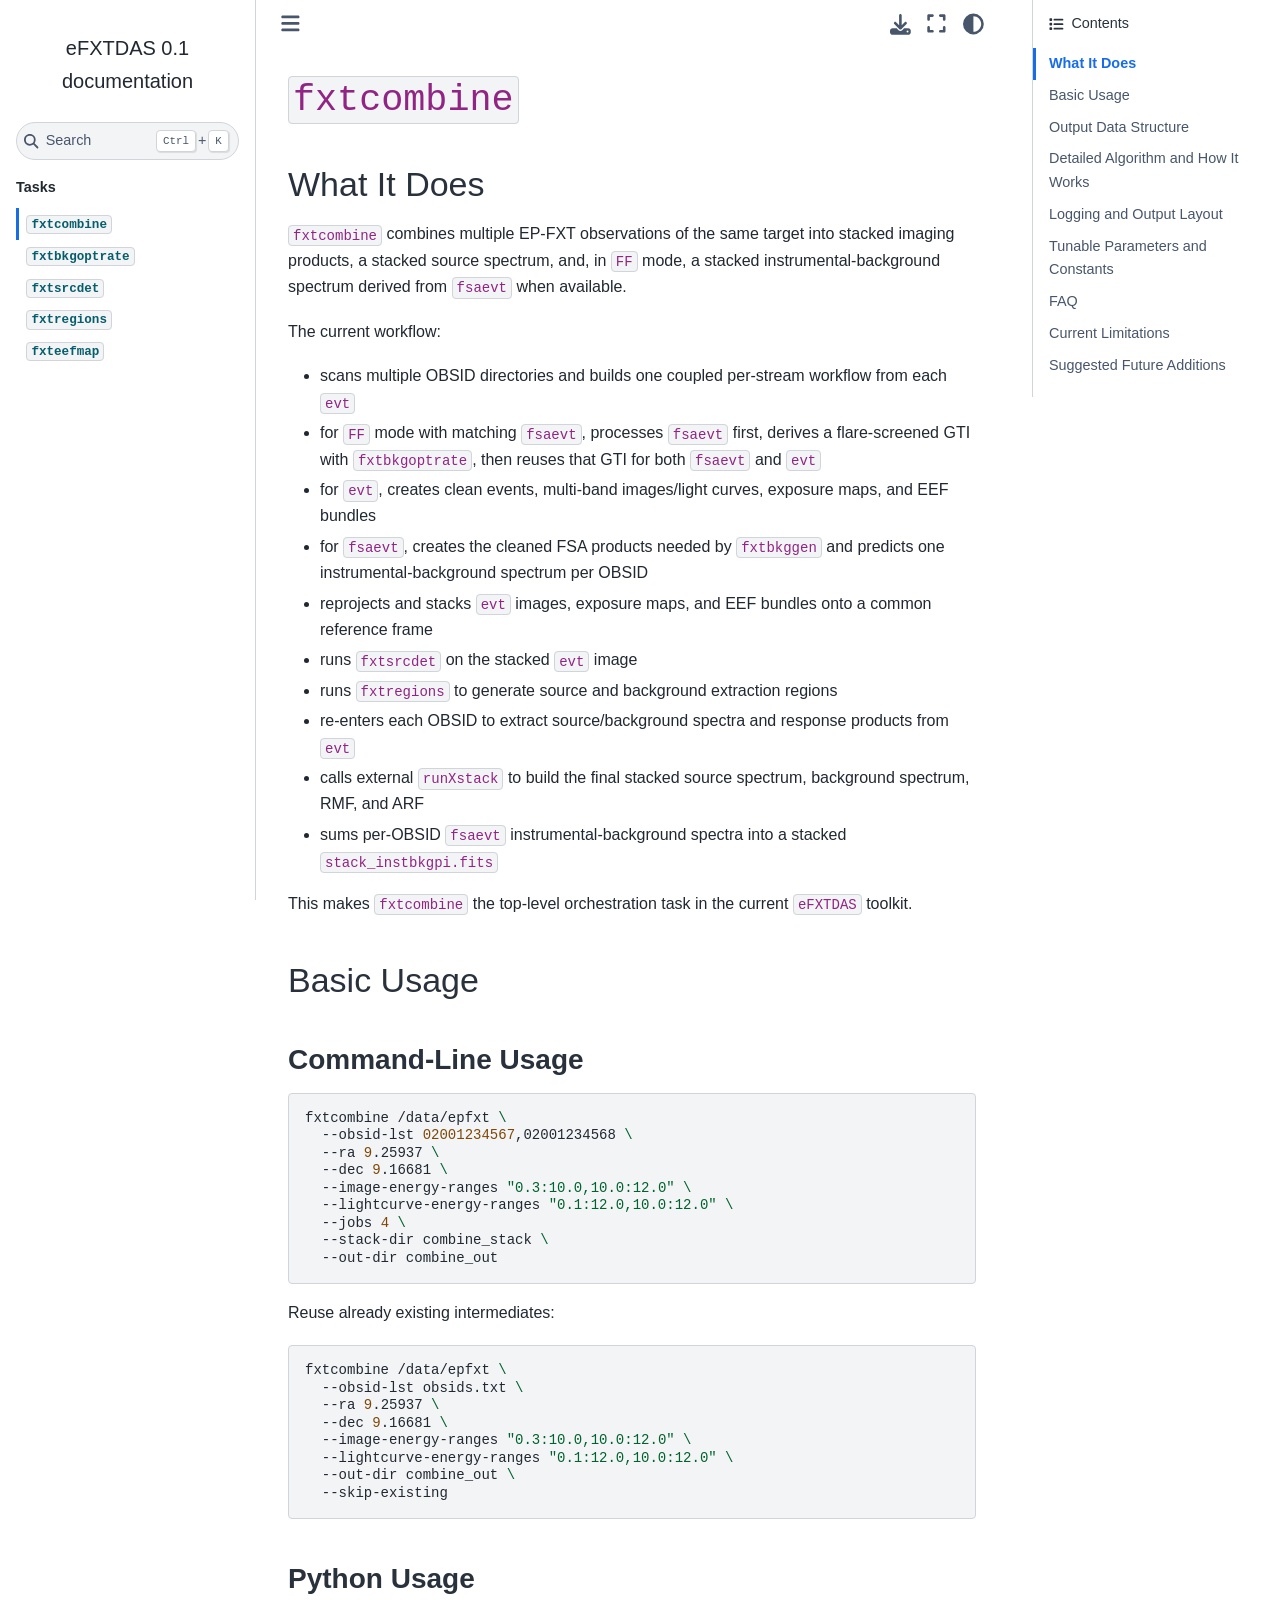
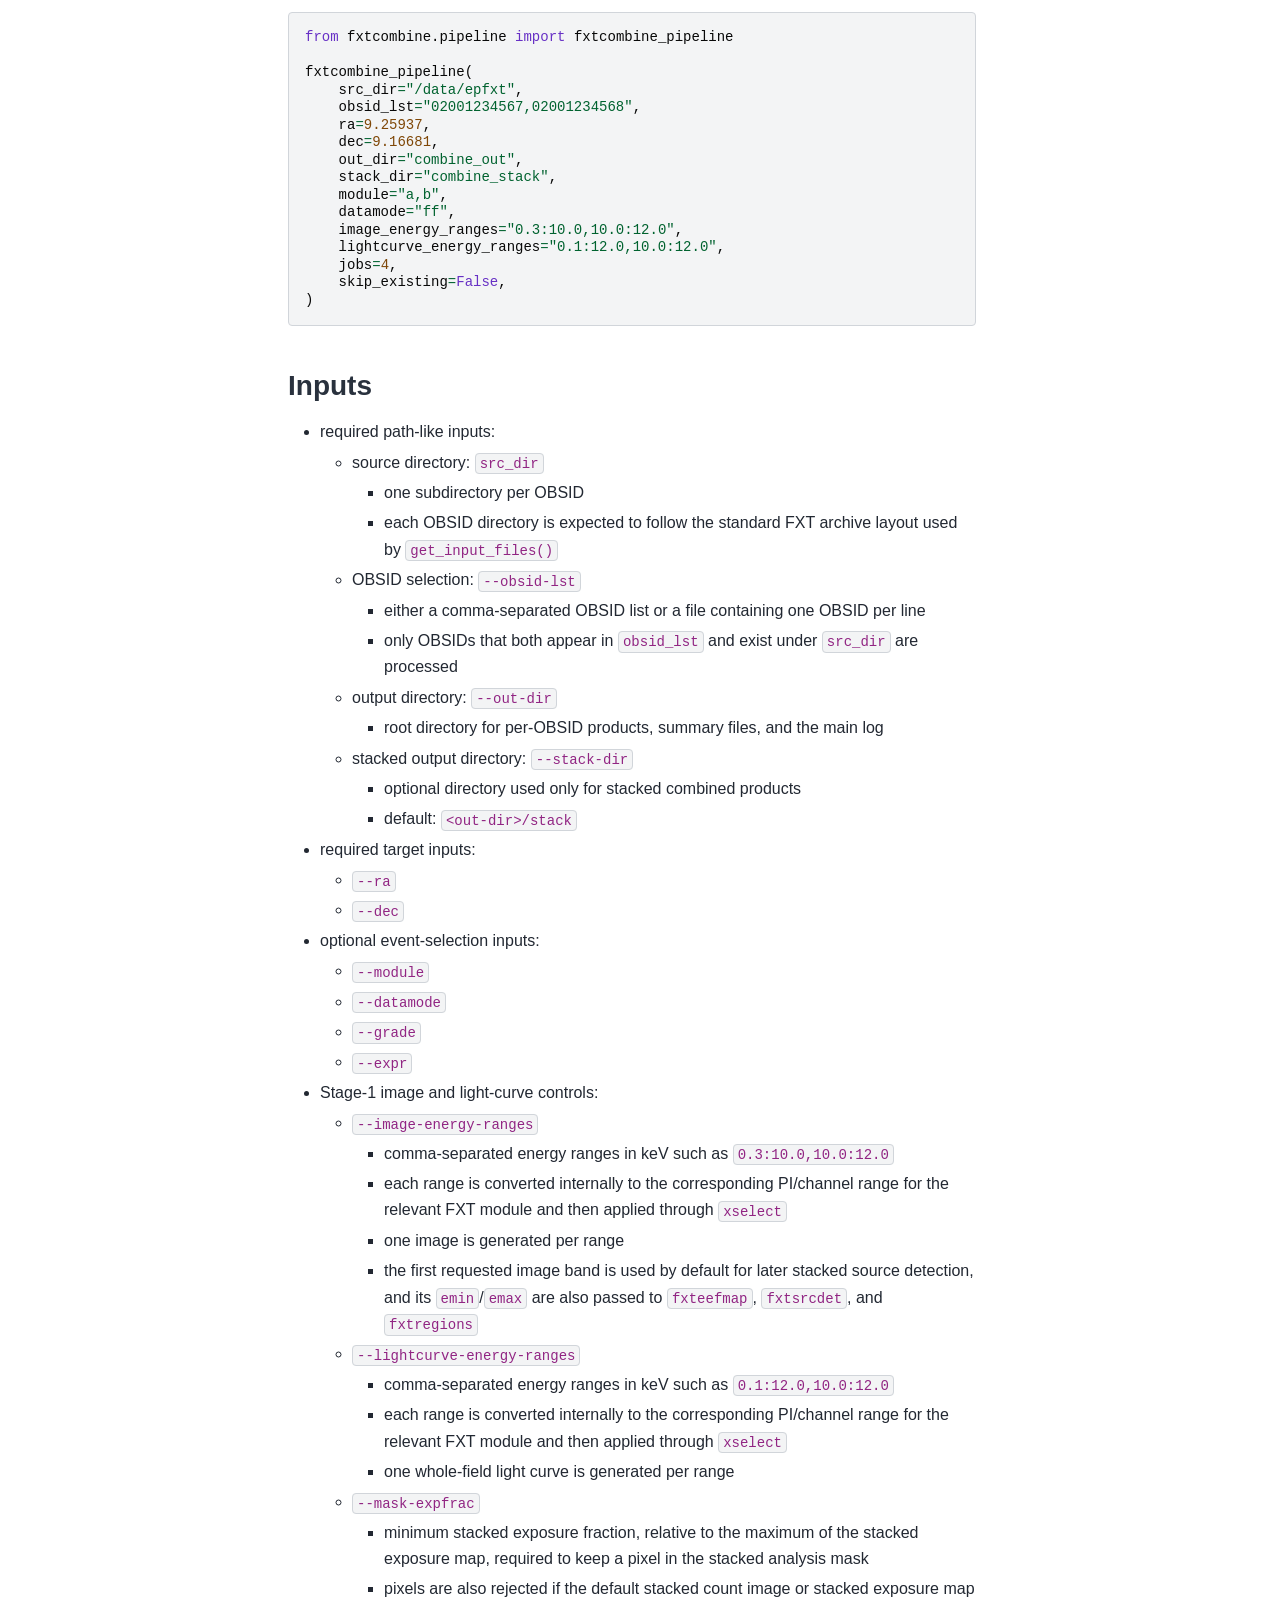
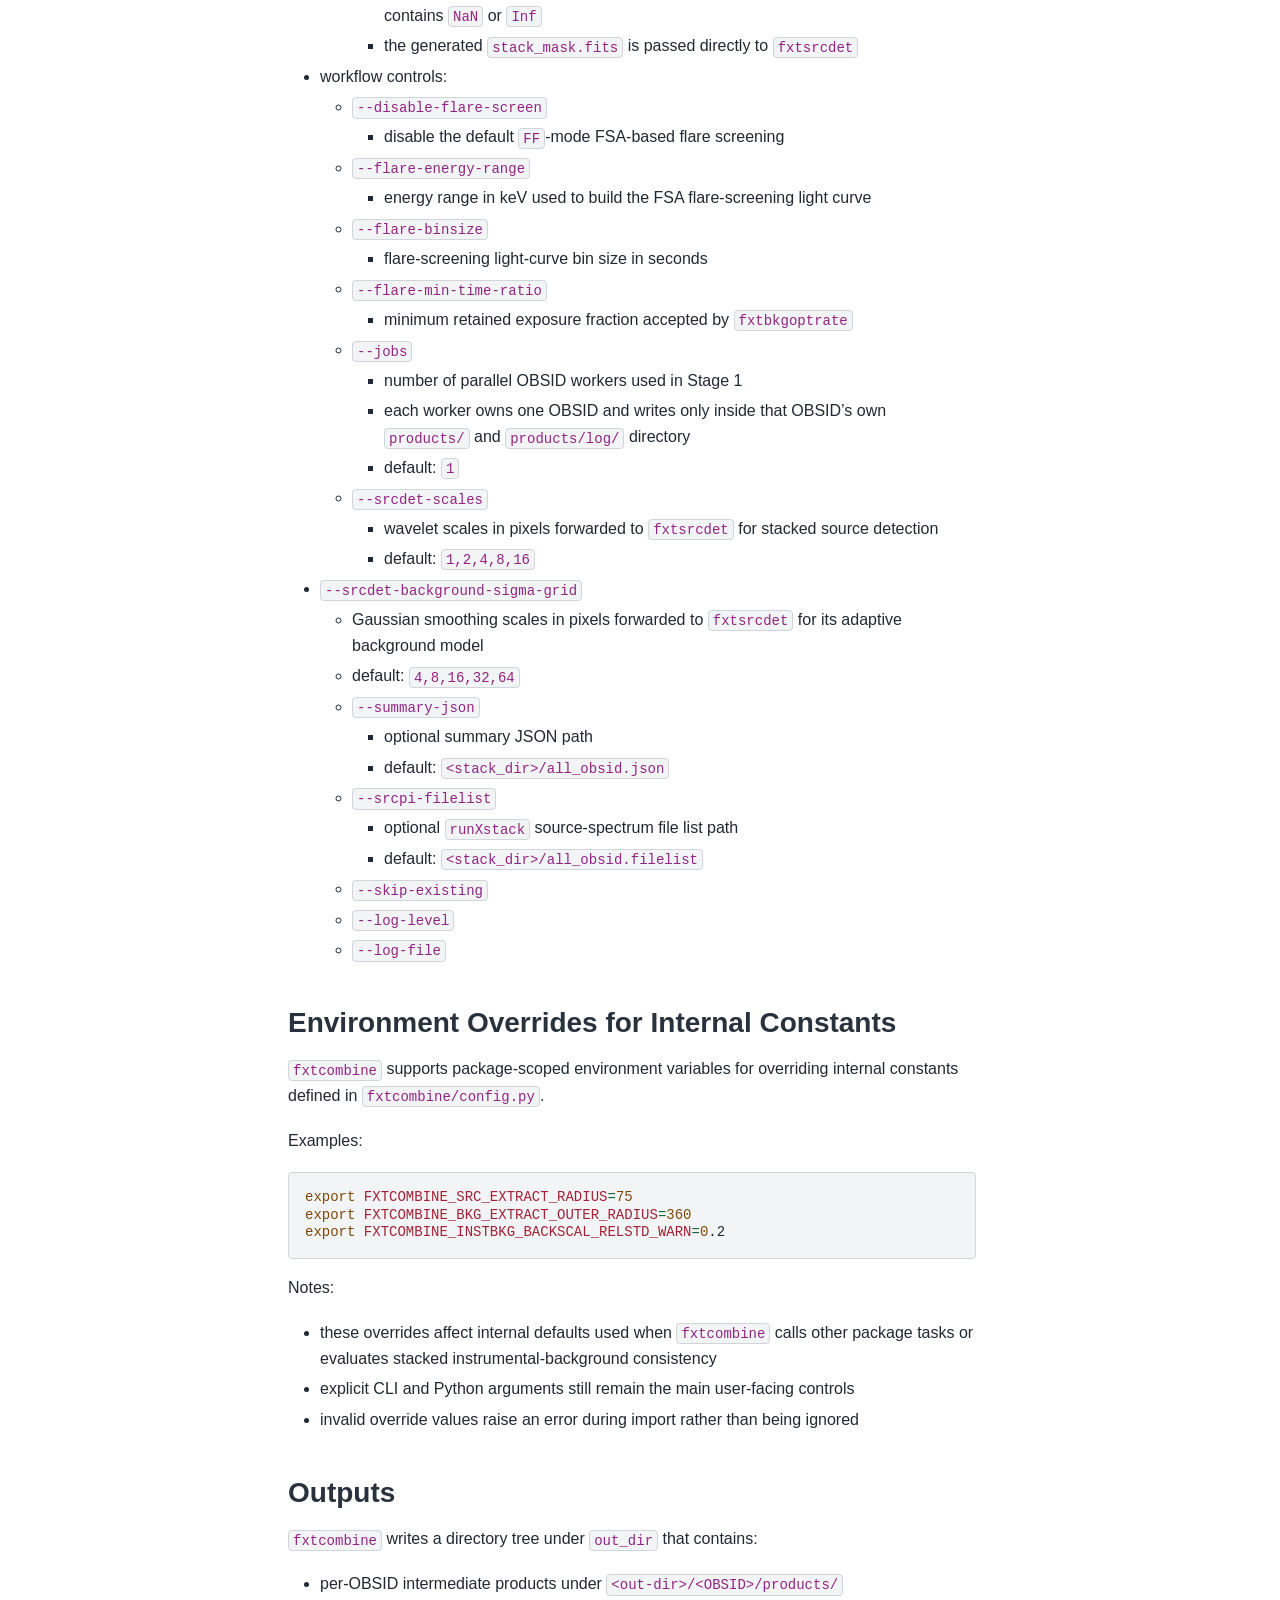
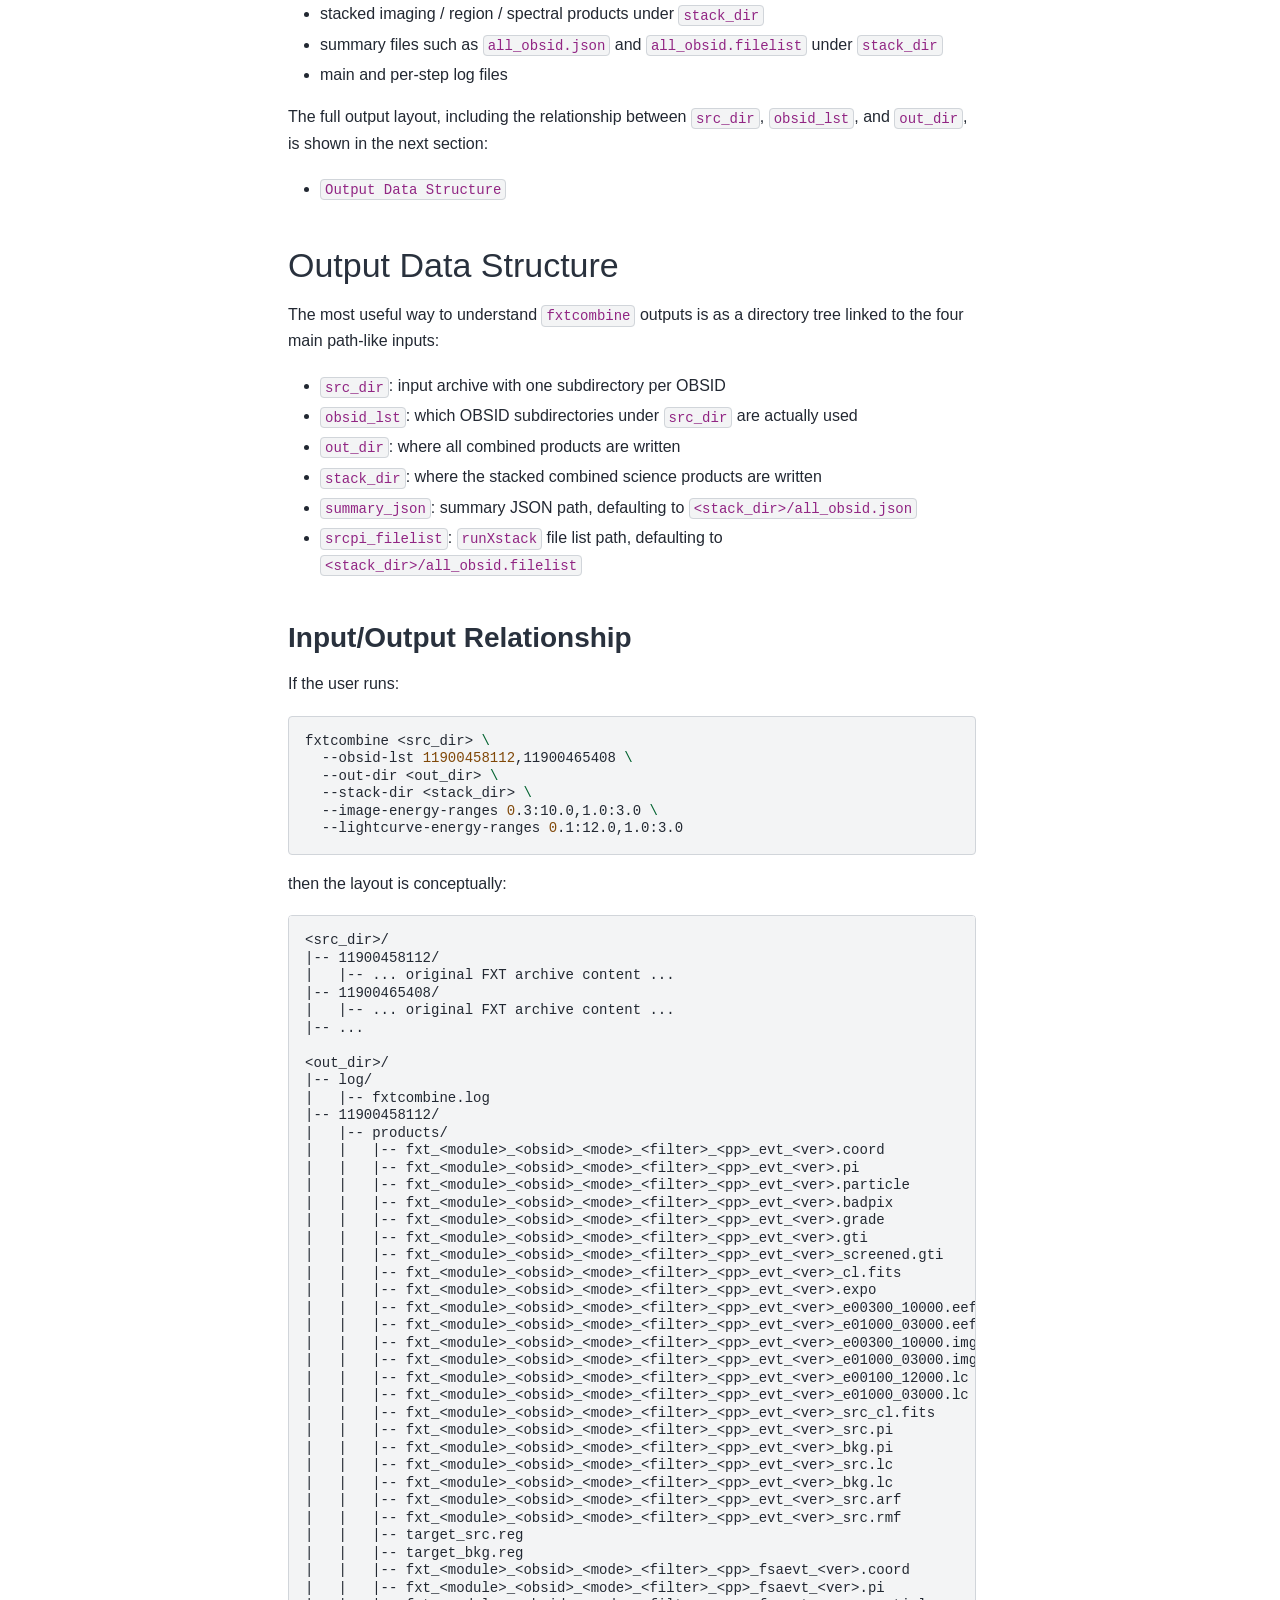
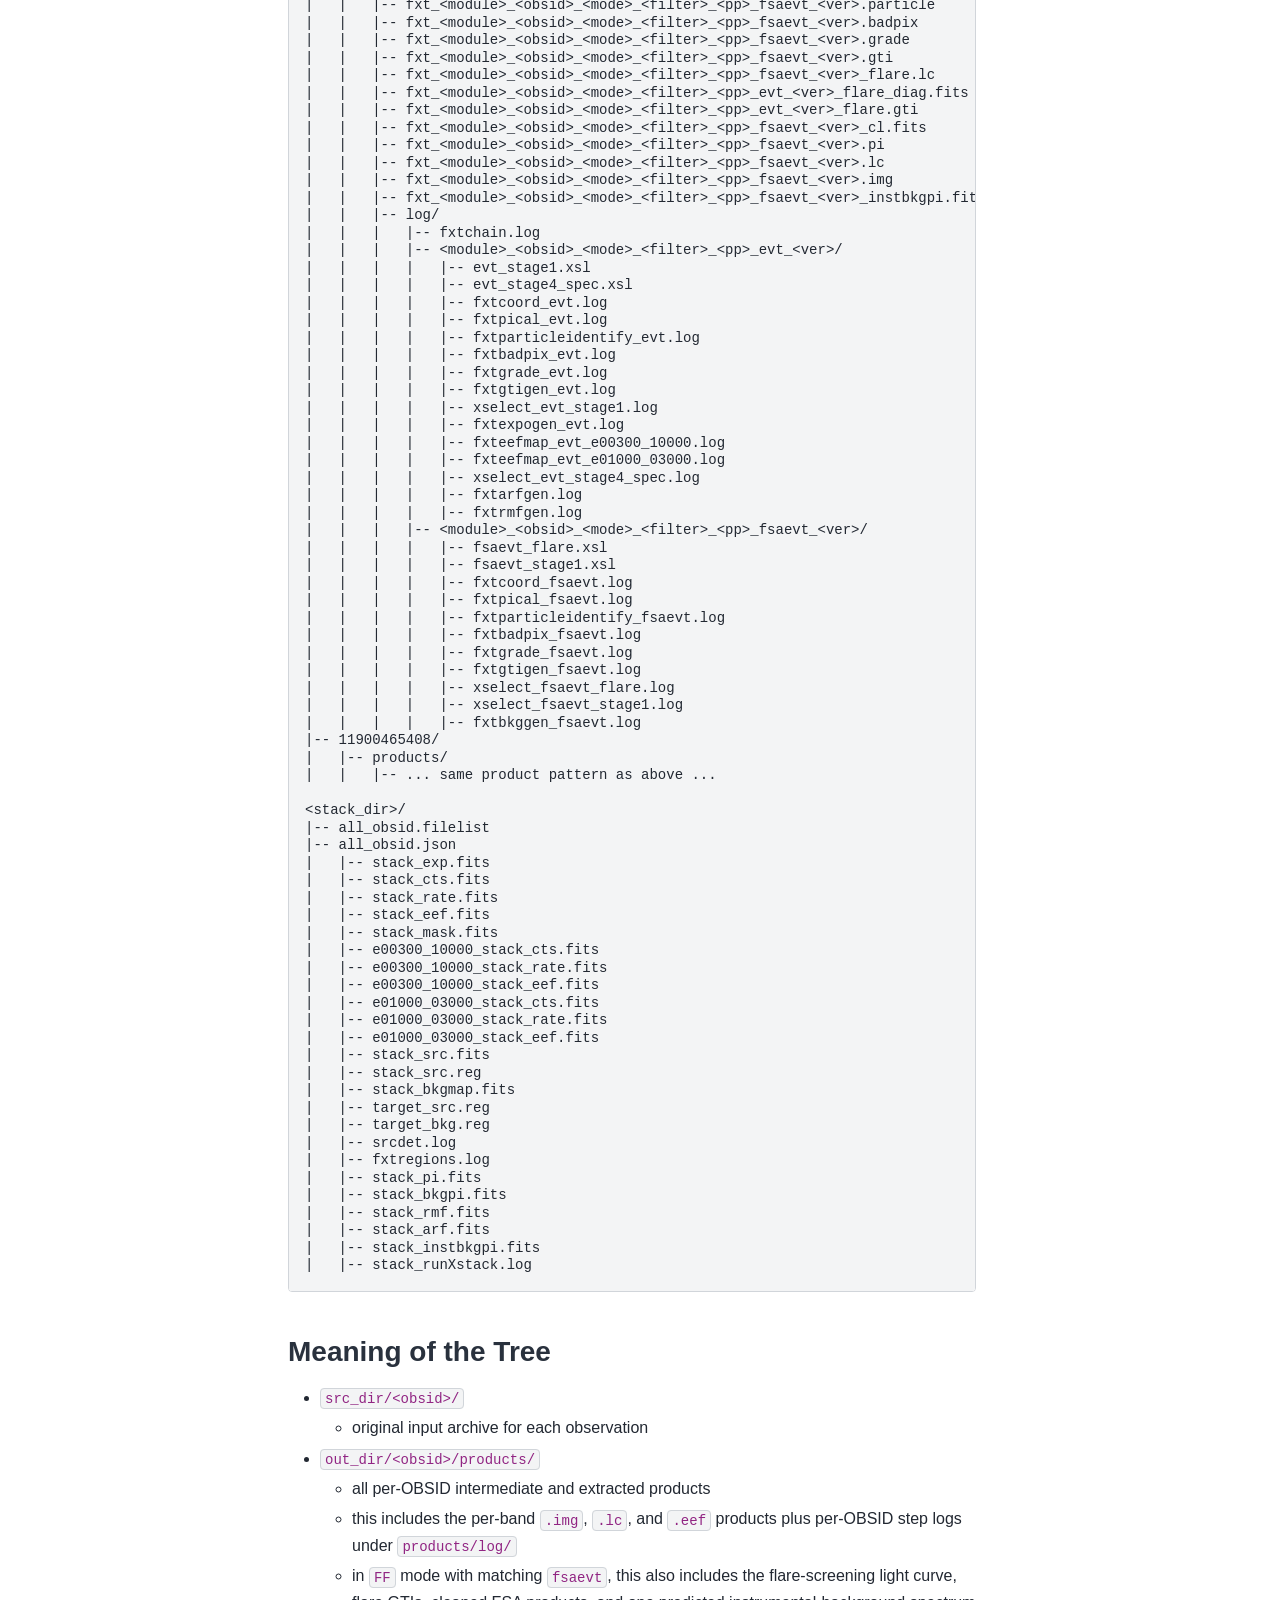
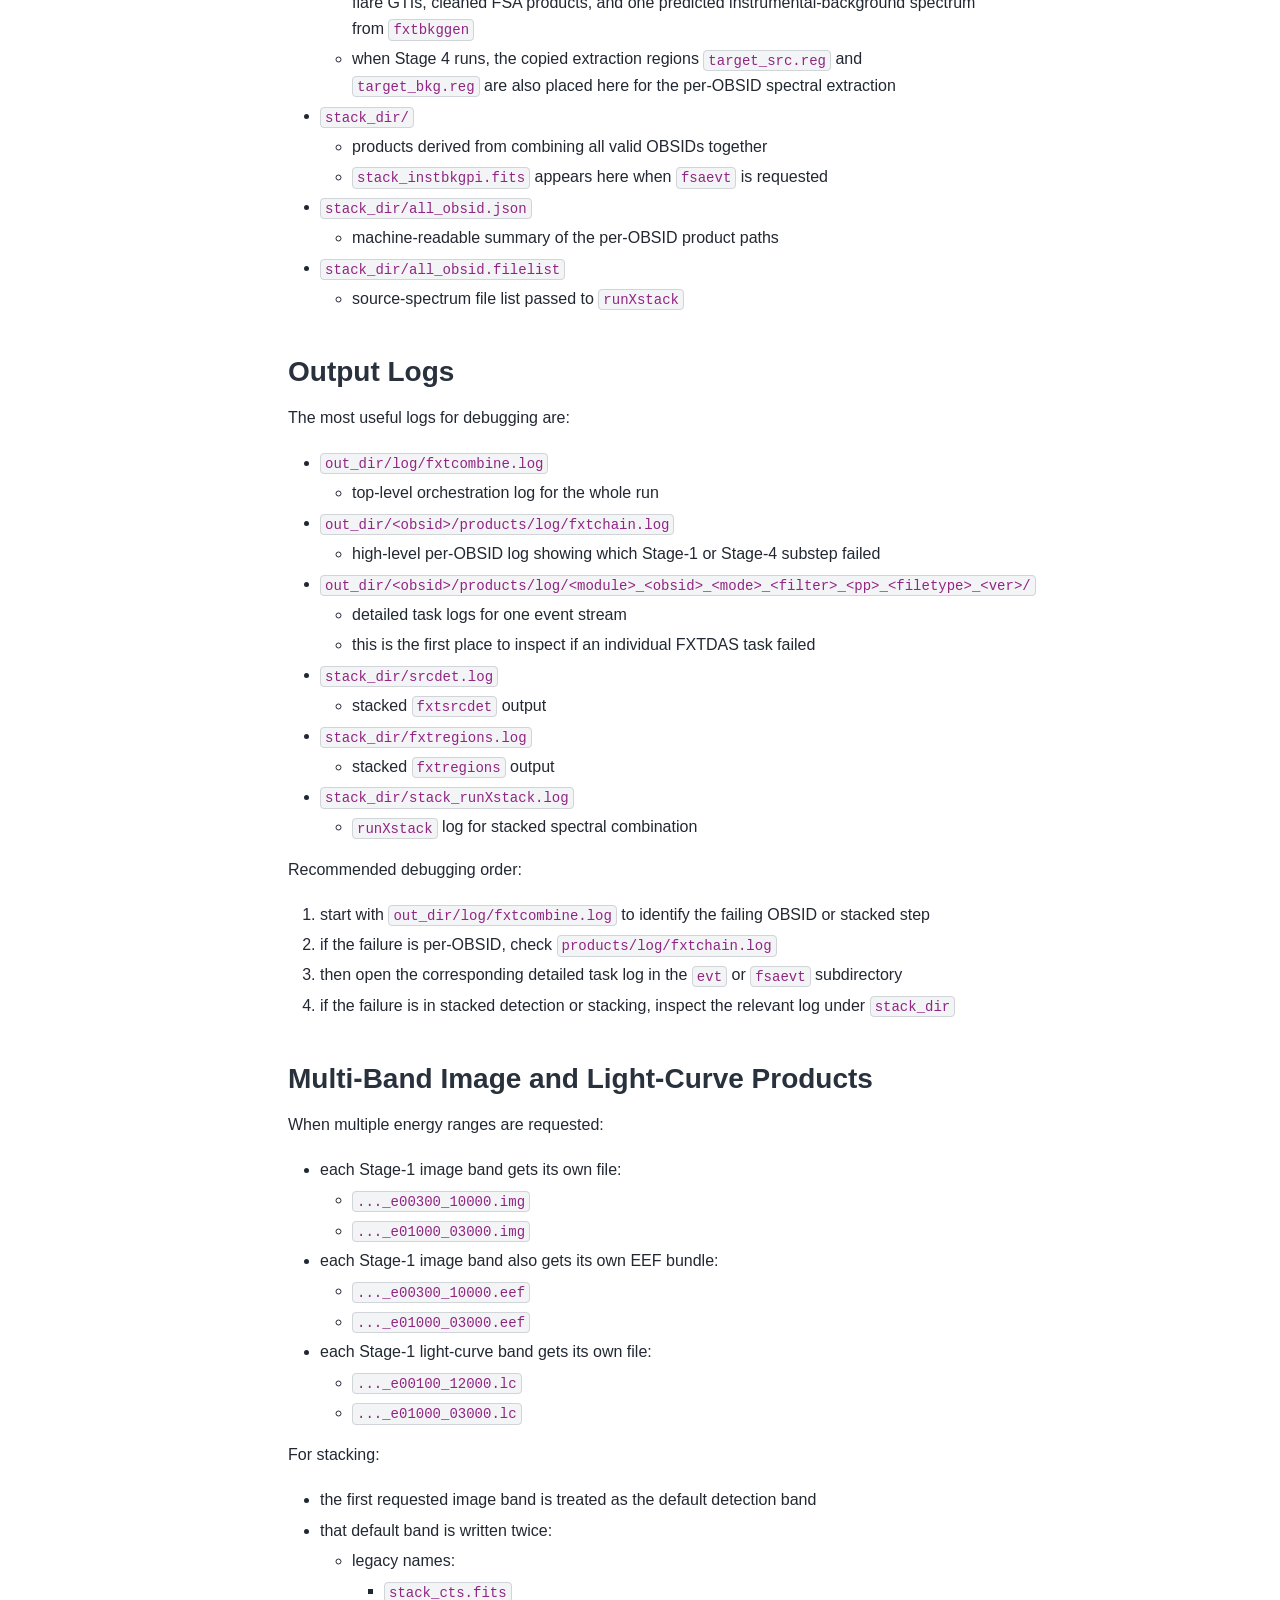
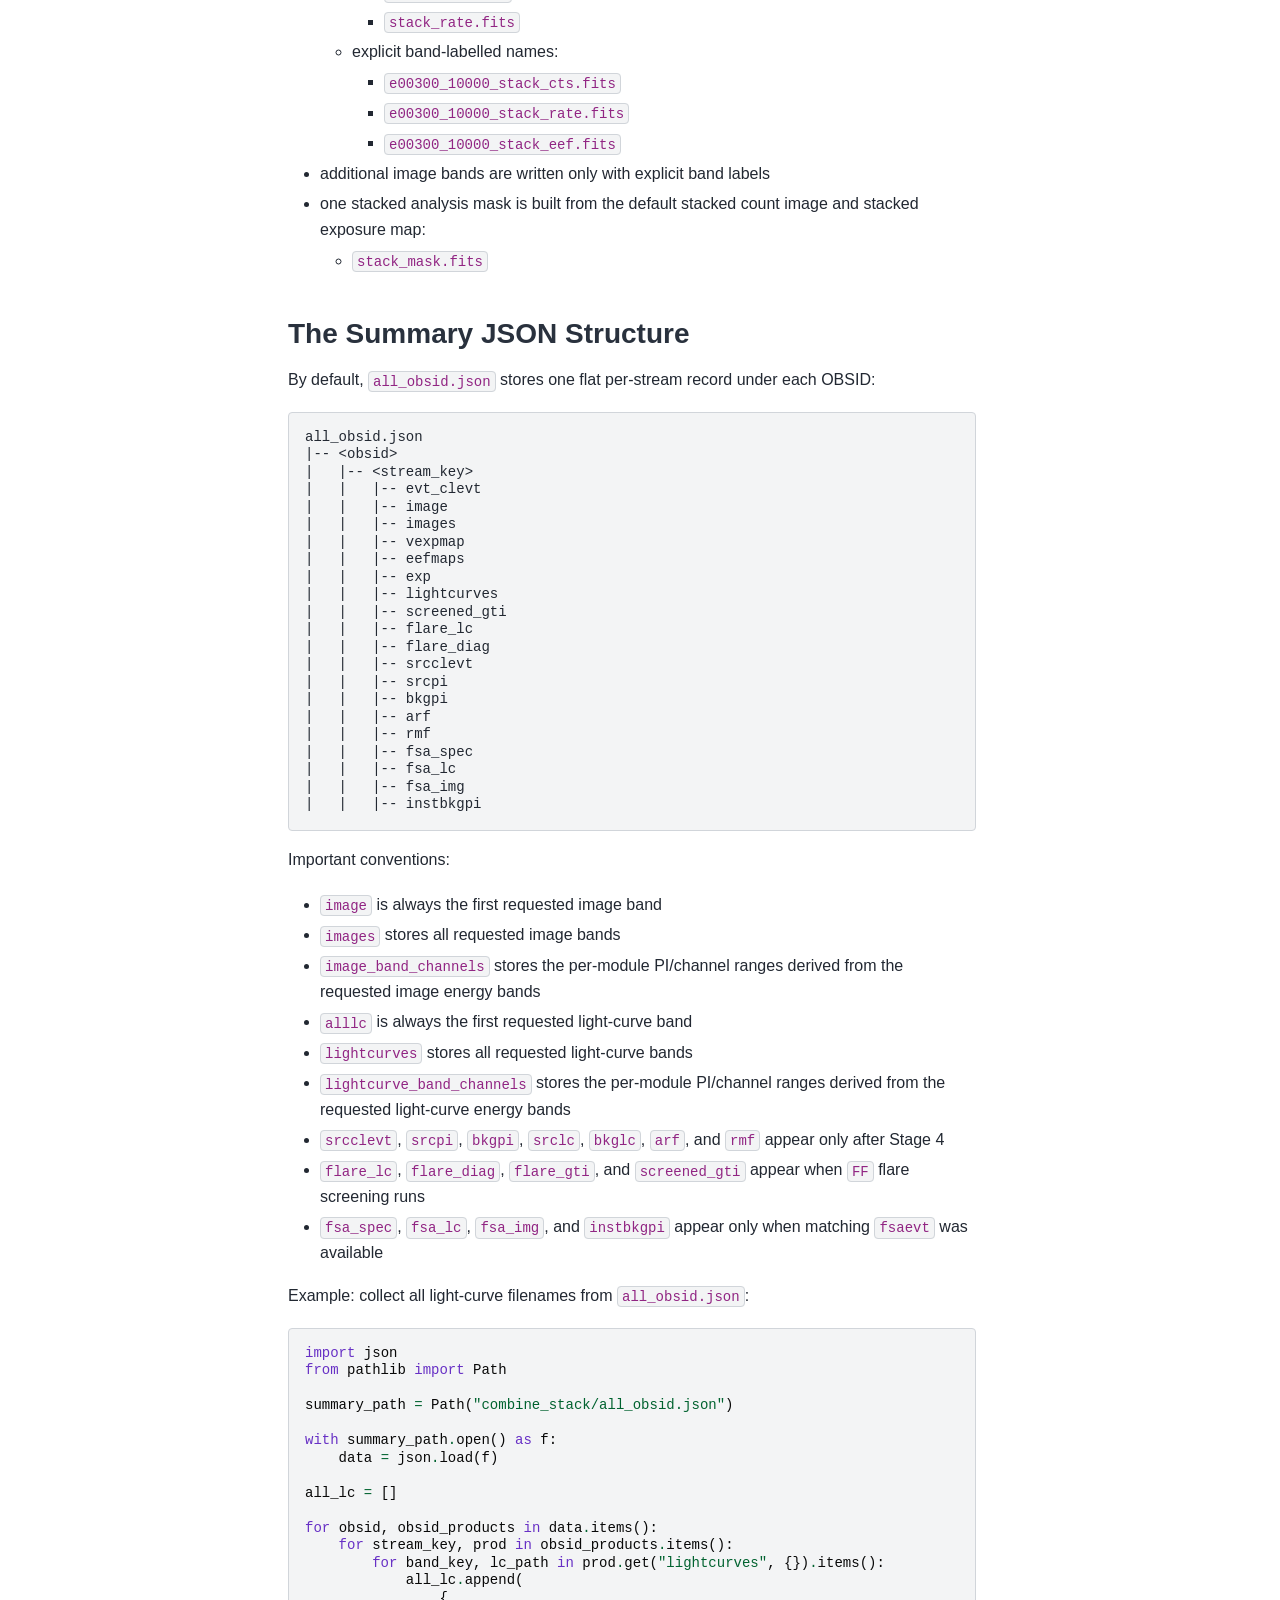
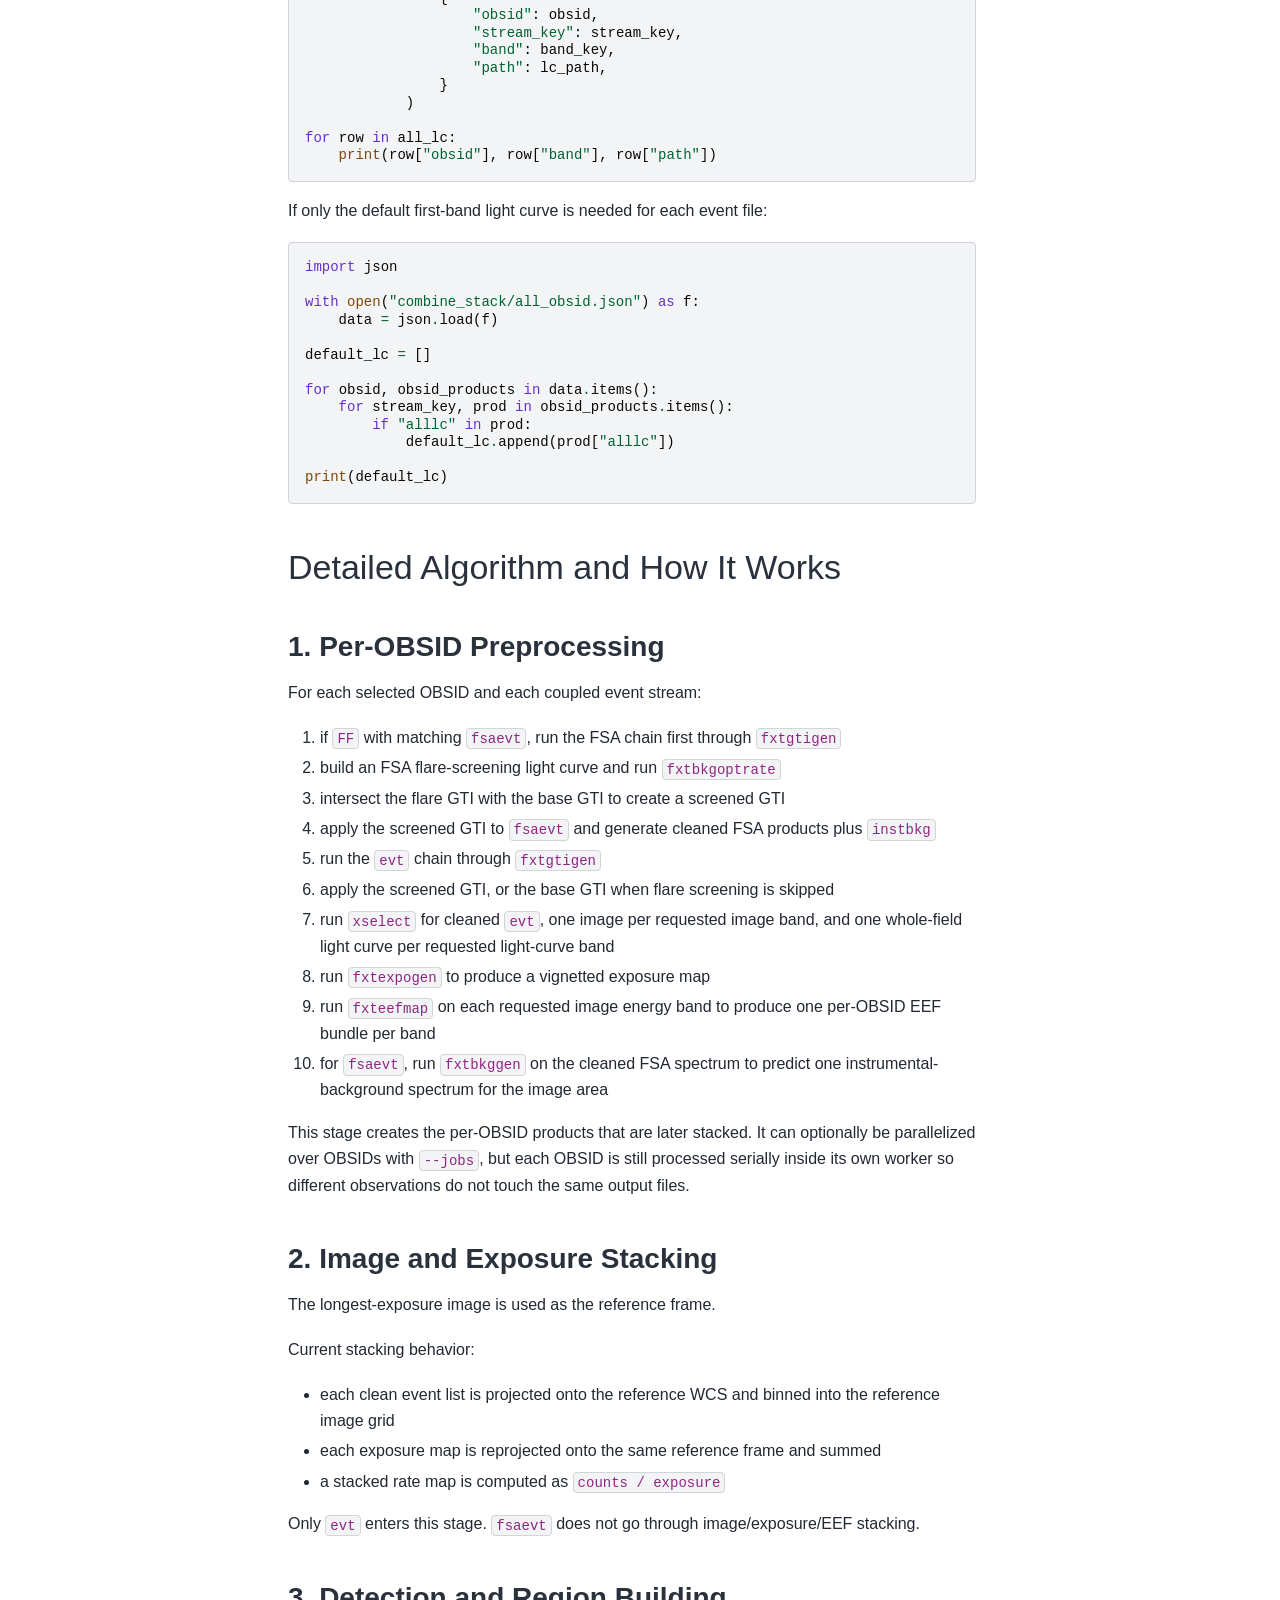
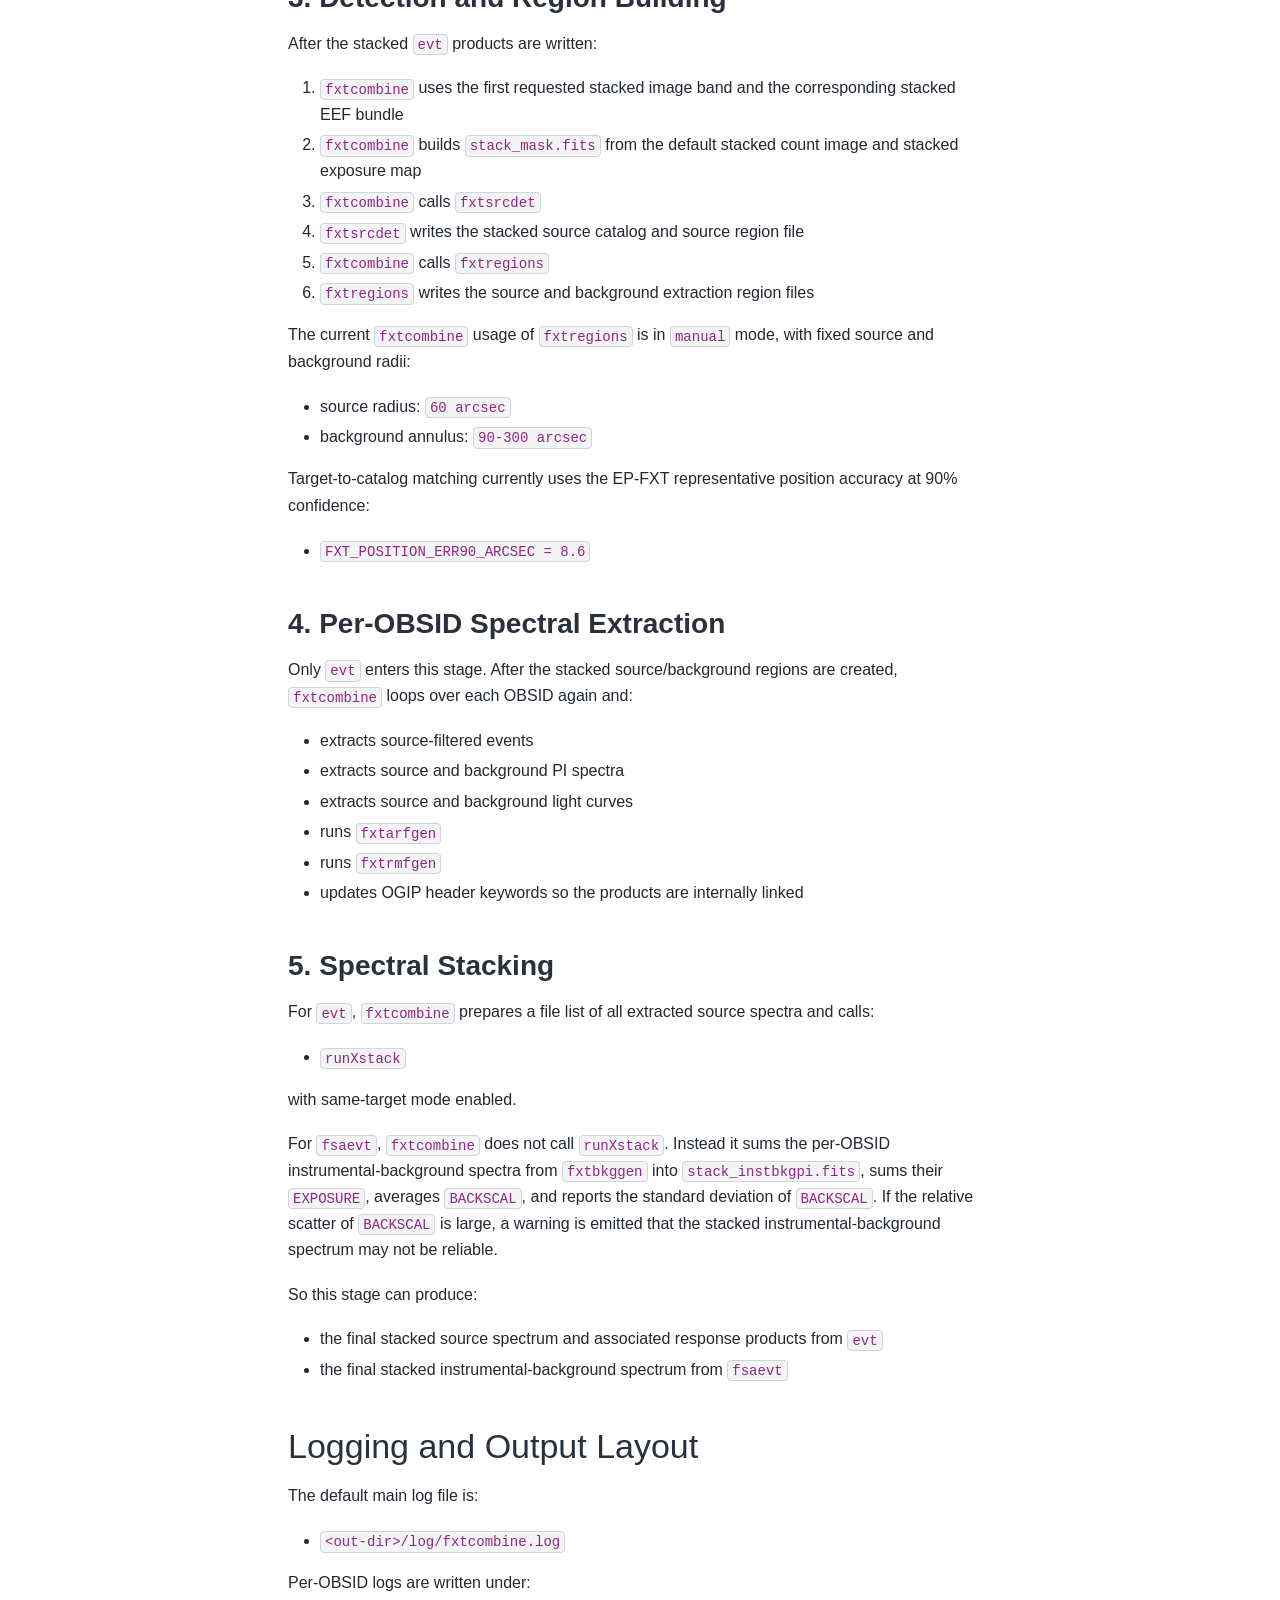
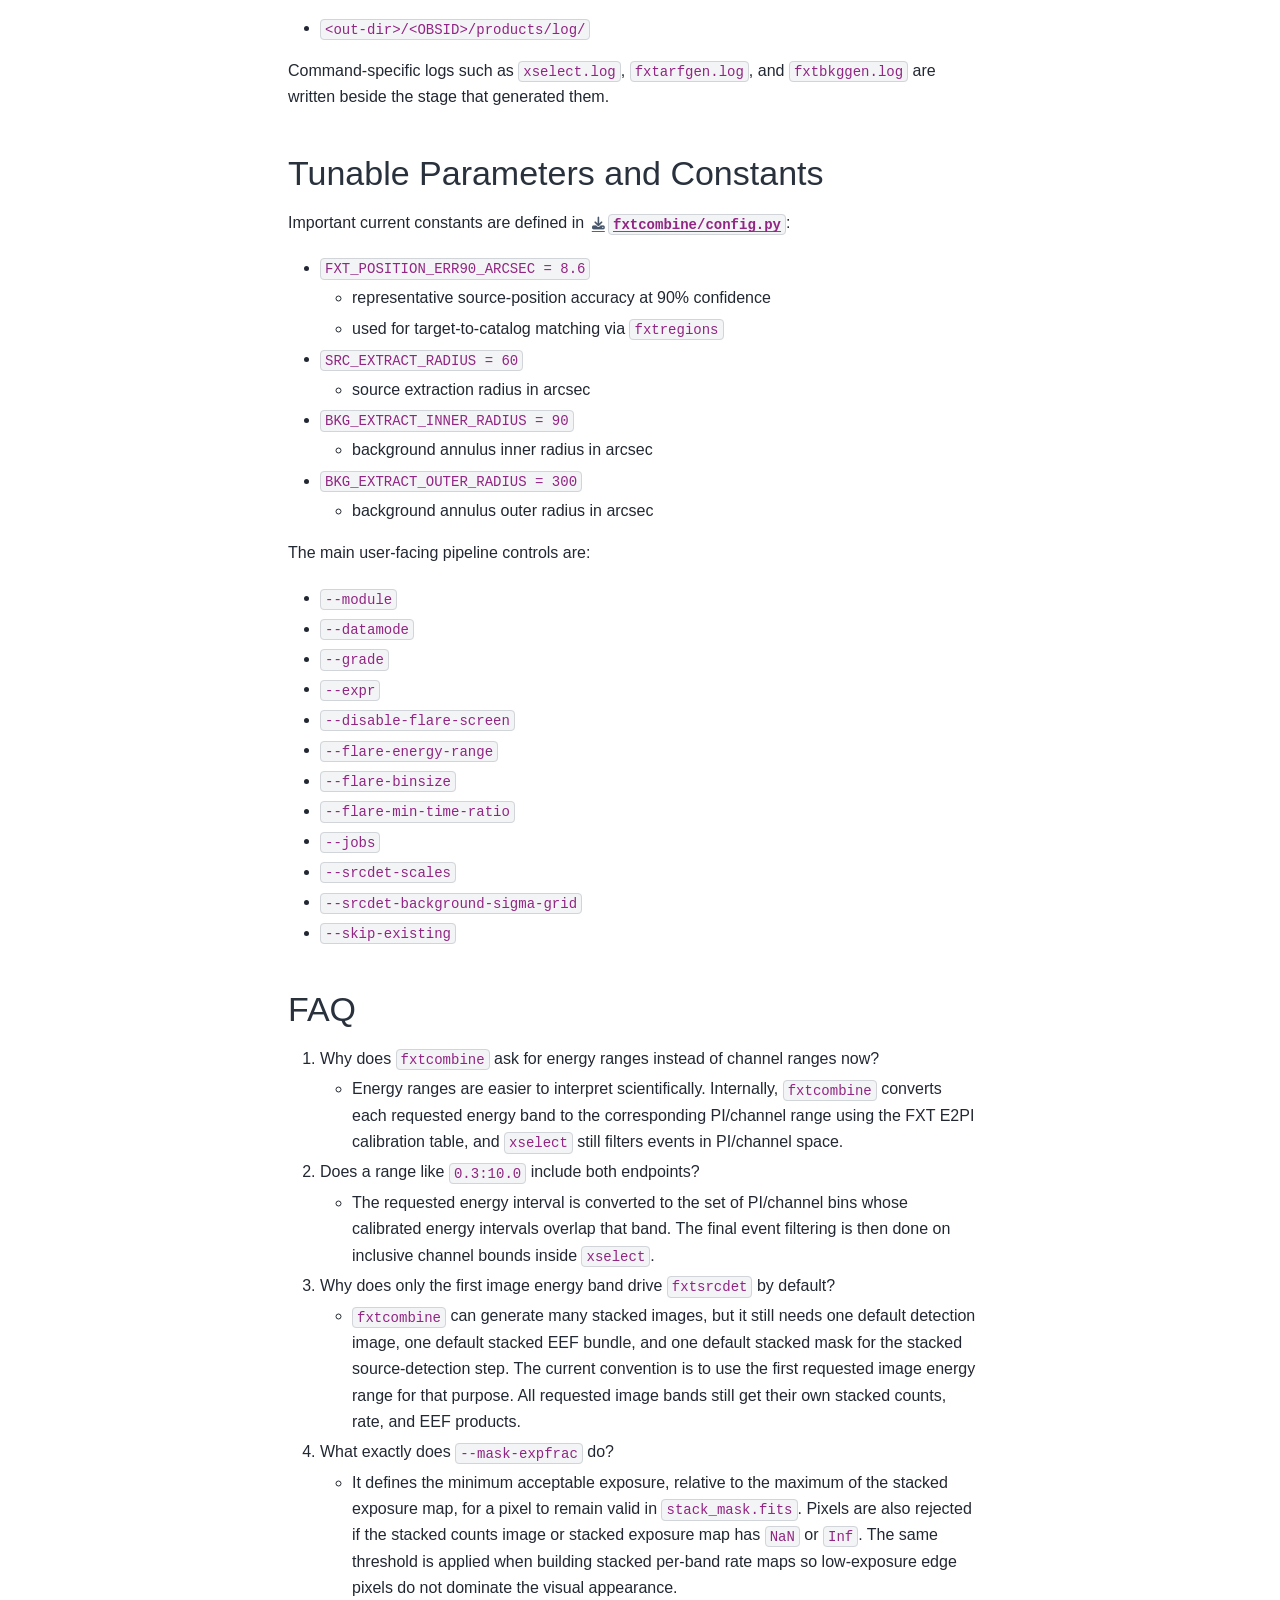
==== commit d07be598: "added robust bkg threshold method" ====
--- a/docs/_build/html/fxtcombine.html
+++ b/docs/_build/html/fxtcombine.html
@@ -47,7 +47,7 @@
     <script>DOCUMENTATION_OPTIONS.pagename = 'fxtcombine';</script>
     <link rel="index" title="Index" href="genindex.html" />
     <link rel="search" title="Search" href="search.html" />
-    <link rel="next" title="fxtsrcdet" href="fxtsrcdet.html" />
+    <link rel="next" title="fxtbkgoptrate" href="fxtbkgoptrate.html" />
     <link rel="prev" title="eFXTDAS Documentation" href="index.html" />
   <meta name="viewport" content="width=device-width, initial-scale=1"/>
   <meta name="docsearch:language" content="en"/>
@@ -141,6 +141,7 @@
         <p aria-level="2" class="caption" role="heading"><span class="caption-text">Tasks</span></p>
 <ul class="current nav bd-sidenav">
 <li class="toctree-l1 current active"><a class="current reference internal" href="#"><code class="docutils literal notranslate"><span class="pre">fxtcombine</span></code></a></li>
+<li class="toctree-l1"><a class="reference internal" href="fxtbkgoptrate.html"><code class="docutils literal notranslate"><span class="pre">fxtbkgoptrate</span></code></a></li>
 <li class="toctree-l1"><a class="reference internal" href="fxtsrcdet.html"><code class="docutils literal notranslate"><span class="pre">fxtsrcdet</span></code></a></li>
 <li class="toctree-l1"><a class="reference internal" href="fxtregions.html"><code class="docutils literal notranslate"><span class="pre">fxtregions</span></code></a></li>
 <li class="toctree-l1"><a class="reference internal" href="fxteefmap.html"><code class="docutils literal notranslate"><span class="pre">fxteefmap</span></code></a></li>
@@ -334,11 +335,11 @@
 <h1><code class="docutils literal notranslate"><span class="pre">fxtcombine</span></code><a class="headerlink" href="#fxtcombine" title="Link to this heading">#</a></h1>
 <section id="what-it-does">
 <h2>What It Does<a class="headerlink" href="#what-it-does" title="Link to this heading">#</a></h2>
-<p><code class="docutils literal notranslate"><span class="pre">fxtcombine</span></code> combines multiple EP-FXT observations of the same target into stacked imaging products, a stacked source spectrum, and optionally a stacked instrumental-background spectrum derived from <code class="docutils literal notranslate"><span class="pre">fsaevt</span></code>.</p>
+<p><code class="docutils literal notranslate"><span class="pre">fxtcombine</span></code> combines multiple EP-FXT observations of the same target into stacked imaging products, a stacked source spectrum, and, in <code class="docutils literal notranslate"><span class="pre">FF</span></code> mode, a stacked instrumental-background spectrum derived from <code class="docutils literal notranslate"><span class="pre">fsaevt</span></code> when available.</p>
 <p>The current workflow:</p>
 <ul class="simple">
-<li><p>scans multiple OBSID directories and selects matching event products</p></li>
-<li><p>runs a simplified per-OBSID preprocessing chain</p></li>
+<li><p>scans multiple OBSID directories and builds one coupled per-stream workflow from each <code class="docutils literal notranslate"><span class="pre">evt</span></code></p></li>
+<li><p>for <code class="docutils literal notranslate"><span class="pre">FF</span></code> mode with matching <code class="docutils literal notranslate"><span class="pre">fsaevt</span></code>, processes <code class="docutils literal notranslate"><span class="pre">fsaevt</span></code> first, derives a flare-screened GTI with <code class="docutils literal notranslate"><span class="pre">fxtbkgoptrate</span></code>, then reuses that GTI for both <code class="docutils literal notranslate"><span class="pre">fsaevt</span></code> and <code class="docutils literal notranslate"><span class="pre">evt</span></code></p></li>
 <li><p>for <code class="docutils literal notranslate"><span class="pre">evt</span></code>, creates clean events, multi-band images/light curves, exposure maps, and EEF bundles</p></li>
 <li><p>for <code class="docutils literal notranslate"><span class="pre">fsaevt</span></code>, creates the cleaned FSA products needed by <code class="docutils literal notranslate"><span class="pre">fxtbkggen</span></code> and predicts one instrumental-background spectrum per OBSID</p></li>
 <li><p>reprojects and stacks <code class="docutils literal notranslate"><span class="pre">evt</span></code> images, exposure maps, and EEF bundles onto a common reference frame</p></li>
@@ -390,7 +391,6 @@
     <span class="n">stack_dir</span><span class="o">=</span><span class="s2">&quot;combine_stack&quot;</span><span class="p">,</span>
     <span class="n">module</span><span class="o">=</span><span class="s2">&quot;a,b&quot;</span><span class="p">,</span>
     <span class="n">datamode</span><span class="o">=</span><span class="s2">&quot;ff&quot;</span><span class="p">,</span>
-    <span class="n">datatype</span><span class="o">=</span><span class="s2">&quot;evt,fsaevt&quot;</span><span class="p">,</span>
     <span class="n">image_energy_ranges</span><span class="o">=</span><span class="s2">&quot;0.3:10.0,10.0:12.0&quot;</span><span class="p">,</span>
     <span class="n">lightcurve_energy_ranges</span><span class="o">=</span><span class="s2">&quot;0.1:12.0,10.0:12.0&quot;</span><span class="p">,</span>
     <span class="n">jobs</span><span class="o">=</span><span class="mi">4</span><span class="p">,</span>
@@ -442,13 +442,6 @@
 <ul>
 <li><p><code class="docutils literal notranslate"><span class="pre">--module</span></code></p></li>
 <li><p><code class="docutils literal notranslate"><span class="pre">--datamode</span></code></p></li>
-<li><p><code class="docutils literal notranslate"><span class="pre">--datatype</span></code></p>
-<ul>
-<li><p>comma-separated datatype selection such as <code class="docutils literal notranslate"><span class="pre">evt</span></code> or <code class="docutils literal notranslate"><span class="pre">evt,fsaevt</span></code></p></li>
-<li><p><code class="docutils literal notranslate"><span class="pre">evt</span></code> is required for stacked imaging, <code class="docutils literal notranslate"><span class="pre">fxtsrcdet</span></code>, <code class="docutils literal notranslate"><span class="pre">fxtregions</span></code>, and stacked source spectra</p></li>
-<li><p><code class="docutils literal notranslate"><span class="pre">fsaevt</span></code> is optional and is used only for the instrumental-background workflow</p></li>
-</ul>
-</li>
 <li><p><code class="docutils literal notranslate"><span class="pre">--grade</span></code></p></li>
 <li><p><code class="docutils literal notranslate"><span class="pre">--expr</span></code></p></li>
 </ul>
@@ -488,6 +481,26 @@
 </li>
 <li><p>workflow controls:</p>
 <ul>
+<li><p><code class="docutils literal notranslate"><span class="pre">--disable-flare-screen</span></code></p>
+<ul>
+<li><p>disable the default <code class="docutils literal notranslate"><span class="pre">FF</span></code>-mode FSA-based flare screening</p></li>
+</ul>
+</li>
+<li><p><code class="docutils literal notranslate"><span class="pre">--flare-energy-range</span></code></p>
+<ul>
+<li><p>energy range in keV used to build the FSA flare-screening light curve</p></li>
+</ul>
+</li>
+<li><p><code class="docutils literal notranslate"><span class="pre">--flare-binsize</span></code></p>
+<ul>
+<li><p>flare-screening light-curve bin size in seconds</p></li>
+</ul>
+</li>
+<li><p><code class="docutils literal notranslate"><span class="pre">--flare-min-time-ratio</span></code></p>
+<ul>
+<li><p>minimum retained exposure fraction accepted by <code class="docutils literal notranslate"><span class="pre">fxtbkgoptrate</span></code></p></li>
+</ul>
+</li>
 <li><p><code class="docutils literal notranslate"><span class="pre">--jobs</span></code></p>
 <ul>
 <li><p>number of parallel OBSID workers used in Stage 1</p></li>
@@ -605,6 +618,7 @@
 |   |   |-- fxt_&lt;module&gt;_&lt;obsid&gt;_&lt;mode&gt;_&lt;filter&gt;_&lt;pp&gt;_evt_&lt;ver&gt;.badpix
 |   |   |-- fxt_&lt;module&gt;_&lt;obsid&gt;_&lt;mode&gt;_&lt;filter&gt;_&lt;pp&gt;_evt_&lt;ver&gt;.grade
 |   |   |-- fxt_&lt;module&gt;_&lt;obsid&gt;_&lt;mode&gt;_&lt;filter&gt;_&lt;pp&gt;_evt_&lt;ver&gt;.gti
+|   |   |-- fxt_&lt;module&gt;_&lt;obsid&gt;_&lt;mode&gt;_&lt;filter&gt;_&lt;pp&gt;_evt_&lt;ver&gt;_screened.gti
 |   |   |-- fxt_&lt;module&gt;_&lt;obsid&gt;_&lt;mode&gt;_&lt;filter&gt;_&lt;pp&gt;_evt_&lt;ver&gt;_cl.fits
 |   |   |-- fxt_&lt;module&gt;_&lt;obsid&gt;_&lt;mode&gt;_&lt;filter&gt;_&lt;pp&gt;_evt_&lt;ver&gt;.expo
 |   |   |-- fxt_&lt;module&gt;_&lt;obsid&gt;_&lt;mode&gt;_&lt;filter&gt;_&lt;pp&gt;_evt_&lt;ver&gt;_e00300_10000.eef
@@ -628,6 +642,9 @@
 |   |   |-- fxt_&lt;module&gt;_&lt;obsid&gt;_&lt;mode&gt;_&lt;filter&gt;_&lt;pp&gt;_fsaevt_&lt;ver&gt;.badpix
 |   |   |-- fxt_&lt;module&gt;_&lt;obsid&gt;_&lt;mode&gt;_&lt;filter&gt;_&lt;pp&gt;_fsaevt_&lt;ver&gt;.grade
 |   |   |-- fxt_&lt;module&gt;_&lt;obsid&gt;_&lt;mode&gt;_&lt;filter&gt;_&lt;pp&gt;_fsaevt_&lt;ver&gt;.gti
+|   |   |-- fxt_&lt;module&gt;_&lt;obsid&gt;_&lt;mode&gt;_&lt;filter&gt;_&lt;pp&gt;_fsaevt_&lt;ver&gt;_flare.lc
+|   |   |-- fxt_&lt;module&gt;_&lt;obsid&gt;_&lt;mode&gt;_&lt;filter&gt;_&lt;pp&gt;_evt_&lt;ver&gt;_flare_diag.fits
+|   |   |-- fxt_&lt;module&gt;_&lt;obsid&gt;_&lt;mode&gt;_&lt;filter&gt;_&lt;pp&gt;_evt_&lt;ver&gt;_flare.gti
 |   |   |-- fxt_&lt;module&gt;_&lt;obsid&gt;_&lt;mode&gt;_&lt;filter&gt;_&lt;pp&gt;_fsaevt_&lt;ver&gt;_cl.fits
 |   |   |-- fxt_&lt;module&gt;_&lt;obsid&gt;_&lt;mode&gt;_&lt;filter&gt;_&lt;pp&gt;_fsaevt_&lt;ver&gt;.pi
 |   |   |-- fxt_&lt;module&gt;_&lt;obsid&gt;_&lt;mode&gt;_&lt;filter&gt;_&lt;pp&gt;_fsaevt_&lt;ver&gt;.lc
@@ -652,6 +669,7 @@
 |   |   |   |   |-- fxtarfgen.log
 |   |   |   |   |-- fxtrmfgen.log
 |   |   |   |-- &lt;module&gt;_&lt;obsid&gt;_&lt;mode&gt;_&lt;filter&gt;_&lt;pp&gt;_fsaevt_&lt;ver&gt;/
+|   |   |   |   |-- fsaevt_flare.xsl
 |   |   |   |   |-- fsaevt_stage1.xsl
 |   |   |   |   |-- fxtcoord_fsaevt.log
 |   |   |   |   |-- fxtpical_fsaevt.log
@@ -659,6 +677,7 @@
 |   |   |   |   |-- fxtbadpix_fsaevt.log
 |   |   |   |   |-- fxtgrade_fsaevt.log
 |   |   |   |   |-- fxtgtigen_fsaevt.log
+|   |   |   |   |-- xselect_fsaevt_flare.log
 |   |   |   |   |-- xselect_fsaevt_stage1.log
 |   |   |   |   |-- fxtbkggen_fsaevt.log
 |-- 11900465408/
@@ -708,8 +727,9 @@
 <li><p>all per-OBSID intermediate and extracted products</p></li>
 <li><p>this includes the per-band <code class="docutils literal notranslate"><span class="pre">.img</span></code>, <code class="docutils literal notranslate"><span class="pre">.lc</span></code>, and <code class="docutils literal notranslate"><span class="pre">.eef</span></code> products plus
 per-OBSID step logs under <code class="docutils literal notranslate"><span class="pre">products/log/</span></code></p></li>
-<li><p>when <code class="docutils literal notranslate"><span class="pre">fsaevt</span></code> is requested, this also includes the cleaned FSA products and
-one predicted instrumental-background spectrum from <code class="docutils literal notranslate"><span class="pre">fxtbkggen</span></code></p></li>
+<li><p>in <code class="docutils literal notranslate"><span class="pre">FF</span></code> mode with matching <code class="docutils literal notranslate"><span class="pre">fsaevt</span></code>, this also includes the flare-screening
+light curve, flare GTIs, cleaned FSA products, and one predicted
+instrumental-background spectrum from <code class="docutils literal notranslate"><span class="pre">fxtbkggen</span></code></p></li>
 <li><p>when Stage 4 runs, the copied extraction regions
 <code class="docutils literal notranslate"><span class="pre">target_src.reg</span></code> and <code class="docutils literal notranslate"><span class="pre">target_bkg.reg</span></code> are also placed here for the
 per-OBSID spectral extraction</p></li>
@@ -747,9 +767,9 @@
 <li><p>high-level per-OBSID log showing which Stage-1 or Stage-4 substep failed</p></li>
 </ul>
 </li>
-<li><p><code class="docutils literal notranslate"><span class="pre">out_dir/&lt;obsid&gt;/products/log/&lt;module&gt;_&lt;obsid&gt;_&lt;mode&gt;_&lt;filter&gt;_&lt;pp&gt;_&lt;datatype&gt;_&lt;ver&gt;/</span></code></p>
-<ul>
-<li><p>detailed task logs for one event file</p></li>
+<li><p><code class="docutils literal notranslate"><span class="pre">out_dir/&lt;obsid&gt;/products/log/&lt;module&gt;_&lt;obsid&gt;_&lt;mode&gt;_&lt;filter&gt;_&lt;pp&gt;_&lt;filetype&gt;_&lt;ver&gt;/</span></code></p>
+<ul>
+<li><p>detailed task logs for one event stream</p></li>
 <li><p>this is the first place to inspect if an individual FXTDAS task failed</p></li>
 </ul>
 </li>
@@ -773,7 +793,7 @@
 <ol class="arabic simple">
 <li><p>start with <code class="docutils literal notranslate"><span class="pre">out_dir/log/fxtcombine.log</span></code> to identify the failing OBSID or stacked step</p></li>
 <li><p>if the failure is per-OBSID, check <code class="docutils literal notranslate"><span class="pre">products/log/fxtchain.log</span></code></p></li>
-<li><p>then open the corresponding detailed task log in the datatype-specific subdirectory</p></li>
+<li><p>then open the corresponding detailed task log in the <code class="docutils literal notranslate"><span class="pre">evt</span></code> or <code class="docutils literal notranslate"><span class="pre">fsaevt</span></code> subdirectory</p></li>
 <li><p>if the failure is in stacked detection or stacking, inspect the relevant log under <code class="docutils literal notranslate"><span class="pre">stack_dir</span></code></p></li>
 </ol>
 </section>
@@ -831,44 +851,29 @@
 </section>
 <section id="the-summary-json-structure">
 <h3>The Summary JSON Structure<a class="headerlink" href="#the-summary-json-structure" title="Link to this heading">#</a></h3>
-<p>By default, <code class="docutils literal notranslate"><span class="pre">all_obsid.json</span></code> stores the same information as a nested dictionary
-under <code class="docutils literal notranslate"><span class="pre">stack_dir</span></code>:</p>
+<p>By default, <code class="docutils literal notranslate"><span class="pre">all_obsid.json</span></code> stores one flat per-stream record under each OBSID:</p>
 <div class="highlight-text notranslate"><div class="highlight"><pre><span></span>all_obsid.json
 |-- &lt;obsid&gt;
-|   |-- &lt;datatype&gt;
-|   |   |-- &lt;evt_fname_prefix&gt;
-|   |   |   |-- clevt
-|   |   |   |-- image
-|   |   |   |-- images
-|   |   |   |   |-- e00300_10000
-|   |   |   |   |-- e01000_03000
-|   |   |   |-- image_band_channels
-|   |   |   |   |-- e00300_10000
-|   |   |   |   |-- e01000_03000
-|   |   |   |-- vexpmap
-|   |   |   |-- eefmap
-|   |   |   |-- eefmaps
-|   |   |   |   |-- e00300_10000
-|   |   |   |   |-- e01000_03000
-|   |   |   |-- exp
-|   |   |   |-- alllc
-|   |   |   |-- lightcurves
-|   |   |   |   |-- e00100_12000
-|   |   |   |   |-- e01000_03000
-|   |   |   |-- lightcurve_band_channels
-|   |   |   |   |-- e00100_12000
-|   |   |   |   |-- e01000_03000
-|   |   |   |-- srcclevt
-|   |   |   |-- srcpi
-|   |   |   |-- bkgpi
-|   |   |   |-- srclc
-|   |   |   |-- bkglc
-|   |   |   |-- arf
-|   |   |   |-- rmf
-|   |   |   |-- fsa_spec
-|   |   |   |-- fsa_lc
-|   |   |   |-- fsa_img
-|   |   |   |-- instbkgpi
+|   |-- &lt;stream_key&gt;
+|   |   |-- evt_clevt
+|   |   |-- image
+|   |   |-- images
+|   |   |-- vexpmap
+|   |   |-- eefmaps
+|   |   |-- exp
+|   |   |-- lightcurves
+|   |   |-- screened_gti
+|   |   |-- flare_lc
+|   |   |-- flare_diag
+|   |   |-- srcclevt
+|   |   |-- srcpi
+|   |   |-- bkgpi
+|   |   |-- arf
+|   |   |-- rmf
+|   |   |-- fsa_spec
+|   |   |-- fsa_lc
+|   |   |-- fsa_img
+|   |   |-- instbkgpi
 </pre></div>
 </div>
 <p>Important conventions:</p>
@@ -880,7 +885,8 @@
 <li><p><code class="docutils literal notranslate"><span class="pre">lightcurves</span></code> stores all requested light-curve bands</p></li>
 <li><p><code class="docutils literal notranslate"><span class="pre">lightcurve_band_channels</span></code> stores the per-module PI/channel ranges derived from the requested light-curve energy bands</p></li>
 <li><p><code class="docutils literal notranslate"><span class="pre">srcclevt</span></code>, <code class="docutils literal notranslate"><span class="pre">srcpi</span></code>, <code class="docutils literal notranslate"><span class="pre">bkgpi</span></code>, <code class="docutils literal notranslate"><span class="pre">srclc</span></code>, <code class="docutils literal notranslate"><span class="pre">bkglc</span></code>, <code class="docutils literal notranslate"><span class="pre">arf</span></code>, and <code class="docutils literal notranslate"><span class="pre">rmf</span></code> appear only after Stage 4</p></li>
-<li><p><code class="docutils literal notranslate"><span class="pre">fsa_spec</span></code>, <code class="docutils literal notranslate"><span class="pre">fsa_lc</span></code>, <code class="docutils literal notranslate"><span class="pre">fsa_img</span></code>, and <code class="docutils literal notranslate"><span class="pre">instbkgpi</span></code> appear only for <code class="docutils literal notranslate"><span class="pre">fsaevt</span></code></p></li>
+<li><p><code class="docutils literal notranslate"><span class="pre">flare_lc</span></code>, <code class="docutils literal notranslate"><span class="pre">flare_diag</span></code>, <code class="docutils literal notranslate"><span class="pre">flare_gti</span></code>, and <code class="docutils literal notranslate"><span class="pre">screened_gti</span></code> appear when <code class="docutils literal notranslate"><span class="pre">FF</span></code> flare screening runs</p></li>
+<li><p><code class="docutils literal notranslate"><span class="pre">fsa_spec</span></code>, <code class="docutils literal notranslate"><span class="pre">fsa_lc</span></code>, <code class="docutils literal notranslate"><span class="pre">fsa_img</span></code>, and <code class="docutils literal notranslate"><span class="pre">instbkgpi</span></code> appear only when matching <code class="docutils literal notranslate"><span class="pre">fsaevt</span></code> was available</p></li>
 </ul>
 <p>Example: collect all light-curve filenames from <code class="docutils literal notranslate"><span class="pre">all_obsid.json</span></code>:</p>
 <div class="highlight-python notranslate"><div class="highlight"><pre><span></span><span class="kn">import</span><span class="w"> </span><span class="nn">json</span>
@@ -894,18 +900,16 @@
 <span class="n">all_lc</span> <span class="o">=</span> <span class="p">[]</span>
 
 <span class="k">for</span> <span class="n">obsid</span><span class="p">,</span> <span class="n">obsid_products</span> <span class="ow">in</span> <span class="n">data</span><span class="o">.</span><span class="n">items</span><span class="p">():</span>
-    <span class="k">for</span> <span class="n">datatype</span><span class="p">,</span> <span class="n">datatype_products</span> <span class="ow">in</span> <span class="n">obsid_products</span><span class="o">.</span><span class="n">items</span><span class="p">():</span>
-        <span class="k">for</span> <span class="n">evt_prefix</span><span class="p">,</span> <span class="n">prod</span> <span class="ow">in</span> <span class="n">datatype_products</span><span class="o">.</span><span class="n">items</span><span class="p">():</span>
-            <span class="k">for</span> <span class="n">band_key</span><span class="p">,</span> <span class="n">lc_path</span> <span class="ow">in</span> <span class="n">prod</span><span class="o">.</span><span class="n">get</span><span class="p">(</span><span class="s2">&quot;lightcurves&quot;</span><span class="p">,</span> <span class="p">{})</span><span class="o">.</span><span class="n">items</span><span class="p">():</span>
-                <span class="n">all_lc</span><span class="o">.</span><span class="n">append</span><span class="p">(</span>
-                    <span class="p">{</span>
-                        <span class="s2">&quot;obsid&quot;</span><span class="p">:</span> <span class="n">obsid</span><span class="p">,</span>
-                        <span class="s2">&quot;datatype&quot;</span><span class="p">:</span> <span class="n">datatype</span><span class="p">,</span>
-                        <span class="s2">&quot;evt_prefix&quot;</span><span class="p">:</span> <span class="n">evt_prefix</span><span class="p">,</span>
-                        <span class="s2">&quot;band&quot;</span><span class="p">:</span> <span class="n">band_key</span><span class="p">,</span>
-                        <span class="s2">&quot;path&quot;</span><span class="p">:</span> <span class="n">lc_path</span><span class="p">,</span>
-                    <span class="p">}</span>
-                <span class="p">)</span>
+    <span class="k">for</span> <span class="n">stream_key</span><span class="p">,</span> <span class="n">prod</span> <span class="ow">in</span> <span class="n">obsid_products</span><span class="o">.</span><span class="n">items</span><span class="p">():</span>
+        <span class="k">for</span> <span class="n">band_key</span><span class="p">,</span> <span class="n">lc_path</span> <span class="ow">in</span> <span class="n">prod</span><span class="o">.</span><span class="n">get</span><span class="p">(</span><span class="s2">&quot;lightcurves&quot;</span><span class="p">,</span> <span class="p">{})</span><span class="o">.</span><span class="n">items</span><span class="p">():</span>
+            <span class="n">all_lc</span><span class="o">.</span><span class="n">append</span><span class="p">(</span>
+                <span class="p">{</span>
+                    <span class="s2">&quot;obsid&quot;</span><span class="p">:</span> <span class="n">obsid</span><span class="p">,</span>
+                    <span class="s2">&quot;stream_key&quot;</span><span class="p">:</span> <span class="n">stream_key</span><span class="p">,</span>
+                    <span class="s2">&quot;band&quot;</span><span class="p">:</span> <span class="n">band_key</span><span class="p">,</span>
+                    <span class="s2">&quot;path&quot;</span><span class="p">:</span> <span class="n">lc_path</span><span class="p">,</span>
+                <span class="p">}</span>
+            <span class="p">)</span>
 
 <span class="k">for</span> <span class="n">row</span> <span class="ow">in</span> <span class="n">all_lc</span><span class="p">:</span>
     <span class="nb">print</span><span class="p">(</span><span class="n">row</span><span class="p">[</span><span class="s2">&quot;obsid&quot;</span><span class="p">],</span> <span class="n">row</span><span class="p">[</span><span class="s2">&quot;band&quot;</span><span class="p">],</span> <span class="n">row</span><span class="p">[</span><span class="s2">&quot;path&quot;</span><span class="p">])</span>
@@ -920,10 +924,9 @@
 <span class="n">default_lc</span> <span class="o">=</span> <span class="p">[]</span>
 
 <span class="k">for</span> <span class="n">obsid</span><span class="p">,</span> <span class="n">obsid_products</span> <span class="ow">in</span> <span class="n">data</span><span class="o">.</span><span class="n">items</span><span class="p">():</span>
-    <span class="k">for</span> <span class="n">datatype</span><span class="p">,</span> <span class="n">datatype_products</span> <span class="ow">in</span> <span class="n">obsid_products</span><span class="o">.</span><span class="n">items</span><span class="p">():</span>
-        <span class="k">for</span> <span class="n">evt_prefix</span><span class="p">,</span> <span class="n">prod</span> <span class="ow">in</span> <span class="n">datatype_products</span><span class="o">.</span><span class="n">items</span><span class="p">():</span>
-            <span class="k">if</span> <span class="s2">&quot;alllc&quot;</span> <span class="ow">in</span> <span class="n">prod</span><span class="p">:</span>
-                <span class="n">default_lc</span><span class="o">.</span><span class="n">append</span><span class="p">(</span><span class="n">prod</span><span class="p">[</span><span class="s2">&quot;alllc&quot;</span><span class="p">])</span>
+    <span class="k">for</span> <span class="n">stream_key</span><span class="p">,</span> <span class="n">prod</span> <span class="ow">in</span> <span class="n">obsid_products</span><span class="o">.</span><span class="n">items</span><span class="p">():</span>
+        <span class="k">if</span> <span class="s2">&quot;alllc&quot;</span> <span class="ow">in</span> <span class="n">prod</span><span class="p">:</span>
+            <span class="n">default_lc</span><span class="o">.</span><span class="n">append</span><span class="p">(</span><span class="n">prod</span><span class="p">[</span><span class="s2">&quot;alllc&quot;</span><span class="p">])</span>
 
 <span class="nb">print</span><span class="p">(</span><span class="n">default_lc</span><span class="p">)</span>
 </pre></div>
@@ -934,35 +937,17 @@
 <h2>Detailed Algorithm and How It Works<a class="headerlink" href="#detailed-algorithm-and-how-it-works" title="Link to this heading">#</a></h2>
 <section id="per-obsid-preprocessing">
 <h3>1. Per-OBSID Preprocessing<a class="headerlink" href="#per-obsid-preprocessing" title="Link to this heading">#</a></h3>
-<p>For each selected OBSID and each selected event file:</p>
+<p>For each selected OBSID and each coupled event stream:</p>
 <ol class="arabic simple">
-<li><p>run <code class="docutils literal notranslate"><span class="pre">fxtcoord</span></code></p></li>
-<li><p>run <code class="docutils literal notranslate"><span class="pre">fxtpical</span></code></p></li>
-<li><p>run <code class="docutils literal notranslate"><span class="pre">fxtparticleidentify</span></code></p></li>
-<li><p>run <code class="docutils literal notranslate"><span class="pre">fxtbadpix</span></code></p></li>
-<li><p>run <code class="docutils literal notranslate"><span class="pre">fxtgrade</span></code></p></li>
-<li><p>run <code class="docutils literal notranslate"><span class="pre">fxtgtigen</span></code></p></li>
-<li><p>run <code class="docutils literal notranslate"><span class="pre">xselect</span></code></p>
-<ul class="simple">
-<li><p>for <code class="docutils literal notranslate"><span class="pre">evt</span></code>:</p>
-<ul>
-<li><p>clean events</p></li>
-<li><p>one image per requested image energy band</p></li>
-<li><p>one whole-field light curve per requested light-curve energy band</p></li>
-</ul>
-</li>
-<li><p>for <code class="docutils literal notranslate"><span class="pre">fsaevt</span></code>:</p>
-<ul>
-<li><p>cleaned FSA events</p></li>
-<li><p>the default cleaned FSA spectrum</p></li>
-<li><p>the default cleaned FSA light curve</p></li>
-<li><p>the default cleaned FSA image</p></li>
-</ul>
-</li>
-</ul>
-</li>
-<li><p>for <code class="docutils literal notranslate"><span class="pre">evt</span></code>, run <code class="docutils literal notranslate"><span class="pre">fxtexpogen</span></code> to produce a vignetted exposure map</p></li>
-<li><p>for <code class="docutils literal notranslate"><span class="pre">evt</span></code>, run <code class="docutils literal notranslate"><span class="pre">fxteefmap</span></code> on each requested image energy band to produce one per-OBSID EEF bundle per band</p></li>
+<li><p>if <code class="docutils literal notranslate"><span class="pre">FF</span></code> with matching <code class="docutils literal notranslate"><span class="pre">fsaevt</span></code>, run the FSA chain first through <code class="docutils literal notranslate"><span class="pre">fxtgtigen</span></code></p></li>
+<li><p>build an FSA flare-screening light curve and run <code class="docutils literal notranslate"><span class="pre">fxtbkgoptrate</span></code></p></li>
+<li><p>intersect the flare GTI with the base GTI to create a screened GTI</p></li>
+<li><p>apply the screened GTI to <code class="docutils literal notranslate"><span class="pre">fsaevt</span></code> and generate cleaned FSA products plus <code class="docutils literal notranslate"><span class="pre">instbkg</span></code></p></li>
+<li><p>run the <code class="docutils literal notranslate"><span class="pre">evt</span></code> chain through <code class="docutils literal notranslate"><span class="pre">fxtgtigen</span></code></p></li>
+<li><p>apply the screened GTI, or the base GTI when flare screening is skipped</p></li>
+<li><p>run <code class="docutils literal notranslate"><span class="pre">xselect</span></code> for cleaned <code class="docutils literal notranslate"><span class="pre">evt</span></code>, one image per requested image band, and one whole-field light curve per requested light-curve band</p></li>
+<li><p>run <code class="docutils literal notranslate"><span class="pre">fxtexpogen</span></code> to produce a vignetted exposure map</p></li>
+<li><p>run <code class="docutils literal notranslate"><span class="pre">fxteefmap</span></code> on each requested image energy band to produce one per-OBSID EEF bundle per band</p></li>
 <li><p>for <code class="docutils literal notranslate"><span class="pre">fsaevt</span></code>, run <code class="docutils literal notranslate"><span class="pre">fxtbkggen</span></code> on the cleaned FSA spectrum to predict one instrumental-background spectrum for the image area</p></li>
 </ol>
 <p>This stage creates the per-OBSID products that are later stacked.
@@ -1071,9 +1056,12 @@
 <ul class="simple">
 <li><p><code class="docutils literal notranslate"><span class="pre">--module</span></code></p></li>
 <li><p><code class="docutils literal notranslate"><span class="pre">--datamode</span></code></p></li>
-<li><p><code class="docutils literal notranslate"><span class="pre">--datatype</span></code></p></li>
 <li><p><code class="docutils literal notranslate"><span class="pre">--grade</span></code></p></li>
 <li><p><code class="docutils literal notranslate"><span class="pre">--expr</span></code></p></li>
+<li><p><code class="docutils literal notranslate"><span class="pre">--disable-flare-screen</span></code></p></li>
+<li><p><code class="docutils literal notranslate"><span class="pre">--flare-energy-range</span></code></p></li>
+<li><p><code class="docutils literal notranslate"><span class="pre">--flare-binsize</span></code></p></li>
+<li><p><code class="docutils literal notranslate"><span class="pre">--flare-min-time-ratio</span></code></p></li>
 <li><p><code class="docutils literal notranslate"><span class="pre">--jobs</span></code></p></li>
 <li><p><code class="docutils literal notranslate"><span class="pre">--srcdet-scales</span></code></p></li>
 <li><p><code class="docutils literal notranslate"><span class="pre">--srcdet-background-sigma-grid</span></code></p></li>
@@ -1121,7 +1109,7 @@
 </li>
 <li><p>What does <code class="docutils literal notranslate"><span class="pre">fsaevt</span></code> do inside <code class="docutils literal notranslate"><span class="pre">fxtcombine</span></code>?</p>
 <ul class="simple">
-<li><p><code class="docutils literal notranslate"><span class="pre">fsaevt</span></code> is not used for stacked imaging, source detection, or source/background region generation. Instead, it is used only to generate one per-OBSID instrumental-background spectrum with <code class="docutils literal notranslate"><span class="pre">fxtbkggen</span></code>, and those per-OBSID products are then stacked into <code class="docutils literal notranslate"><span class="pre">stack_instbkgpi.fits</span></code>.</p></li>
+<li><p>In <code class="docutils literal notranslate"><span class="pre">FF</span></code> mode, matching <code class="docutils literal notranslate"><span class="pre">fsaevt</span></code> is used first to build the flare-screening light curve and derive a screened GTI through <code class="docutils literal notranslate"><span class="pre">fxtbkgoptrate</span></code>. That same screened GTI is then reused for both the final cleaned <code class="docutils literal notranslate"><span class="pre">fsaevt</span></code> and the final cleaned <code class="docutils literal notranslate"><span class="pre">evt</span></code>. <code class="docutils literal notranslate"><span class="pre">fsaevt</span></code> also provides one per-OBSID instrumental-background spectrum with <code class="docutils literal notranslate"><span class="pre">fxtbkggen</span></code>, and those per-OBSID products are then stacked into <code class="docutils literal notranslate"><span class="pre">stack_instbkgpi.fits</span></code>.</p></li>
 </ul>
 </li>
 <li><p>Why does the <code class="docutils literal notranslate"><span class="pre">fsaevt</span></code> path use <code class="docutils literal notranslate"><span class="pre">DETX=3:382</span> <span class="pre">DETY=3:382</span></code>?</p>
@@ -1173,11 +1161,11 @@
       </div>
     </a>
     <a class="right-next"
-       href="fxtsrcdet.html"
+       href="fxtbkgoptrate.html"
        title="next page">
       <div class="prev-next-info">
         <p class="prev-next-subtitle">next</p>
-        <p class="prev-next-title"><code class="docutils literal notranslate"><span class="pre">fxtsrcdet</span></code></p>
+        <p class="prev-next-title"><code class="docutils literal notranslate"><span class="pre">fxtbkgoptrate</span></code></p>
       </div>
       <i class="fa-solid fa-angle-right"></i>
     </a>
